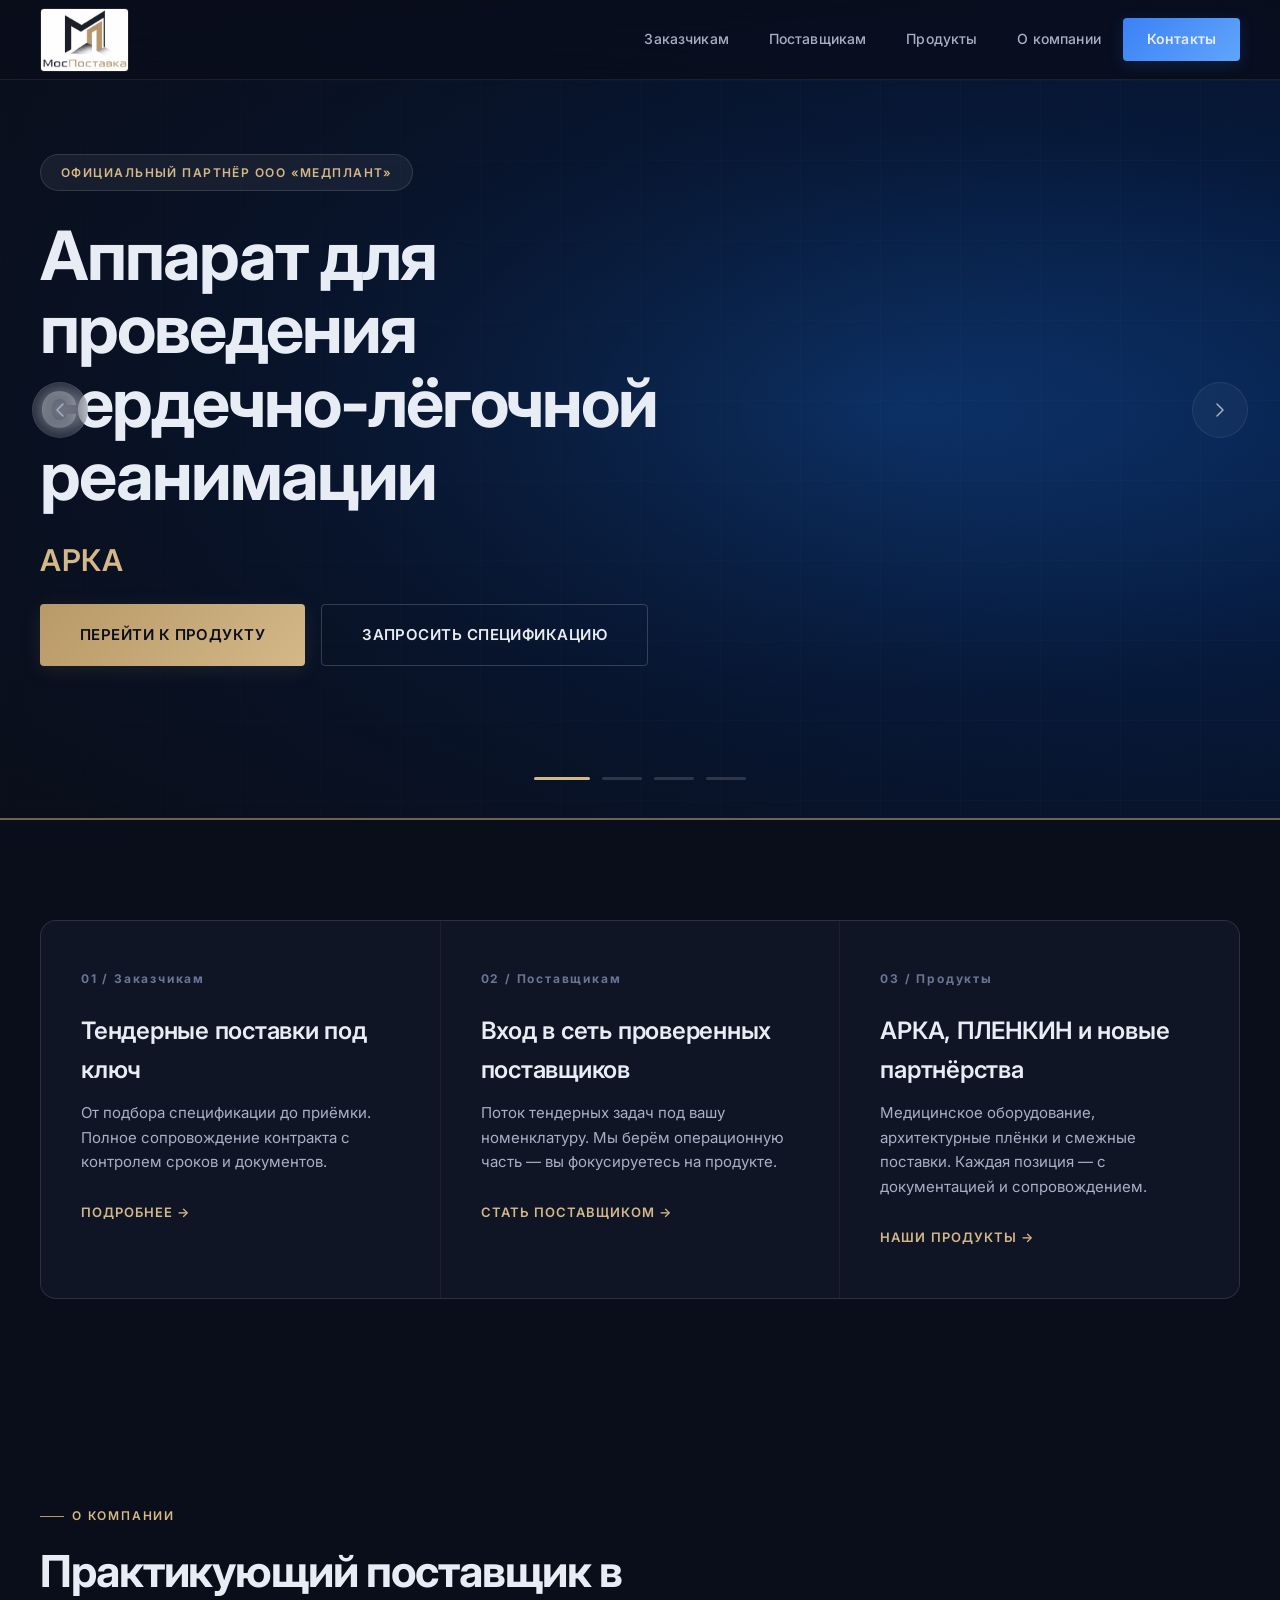
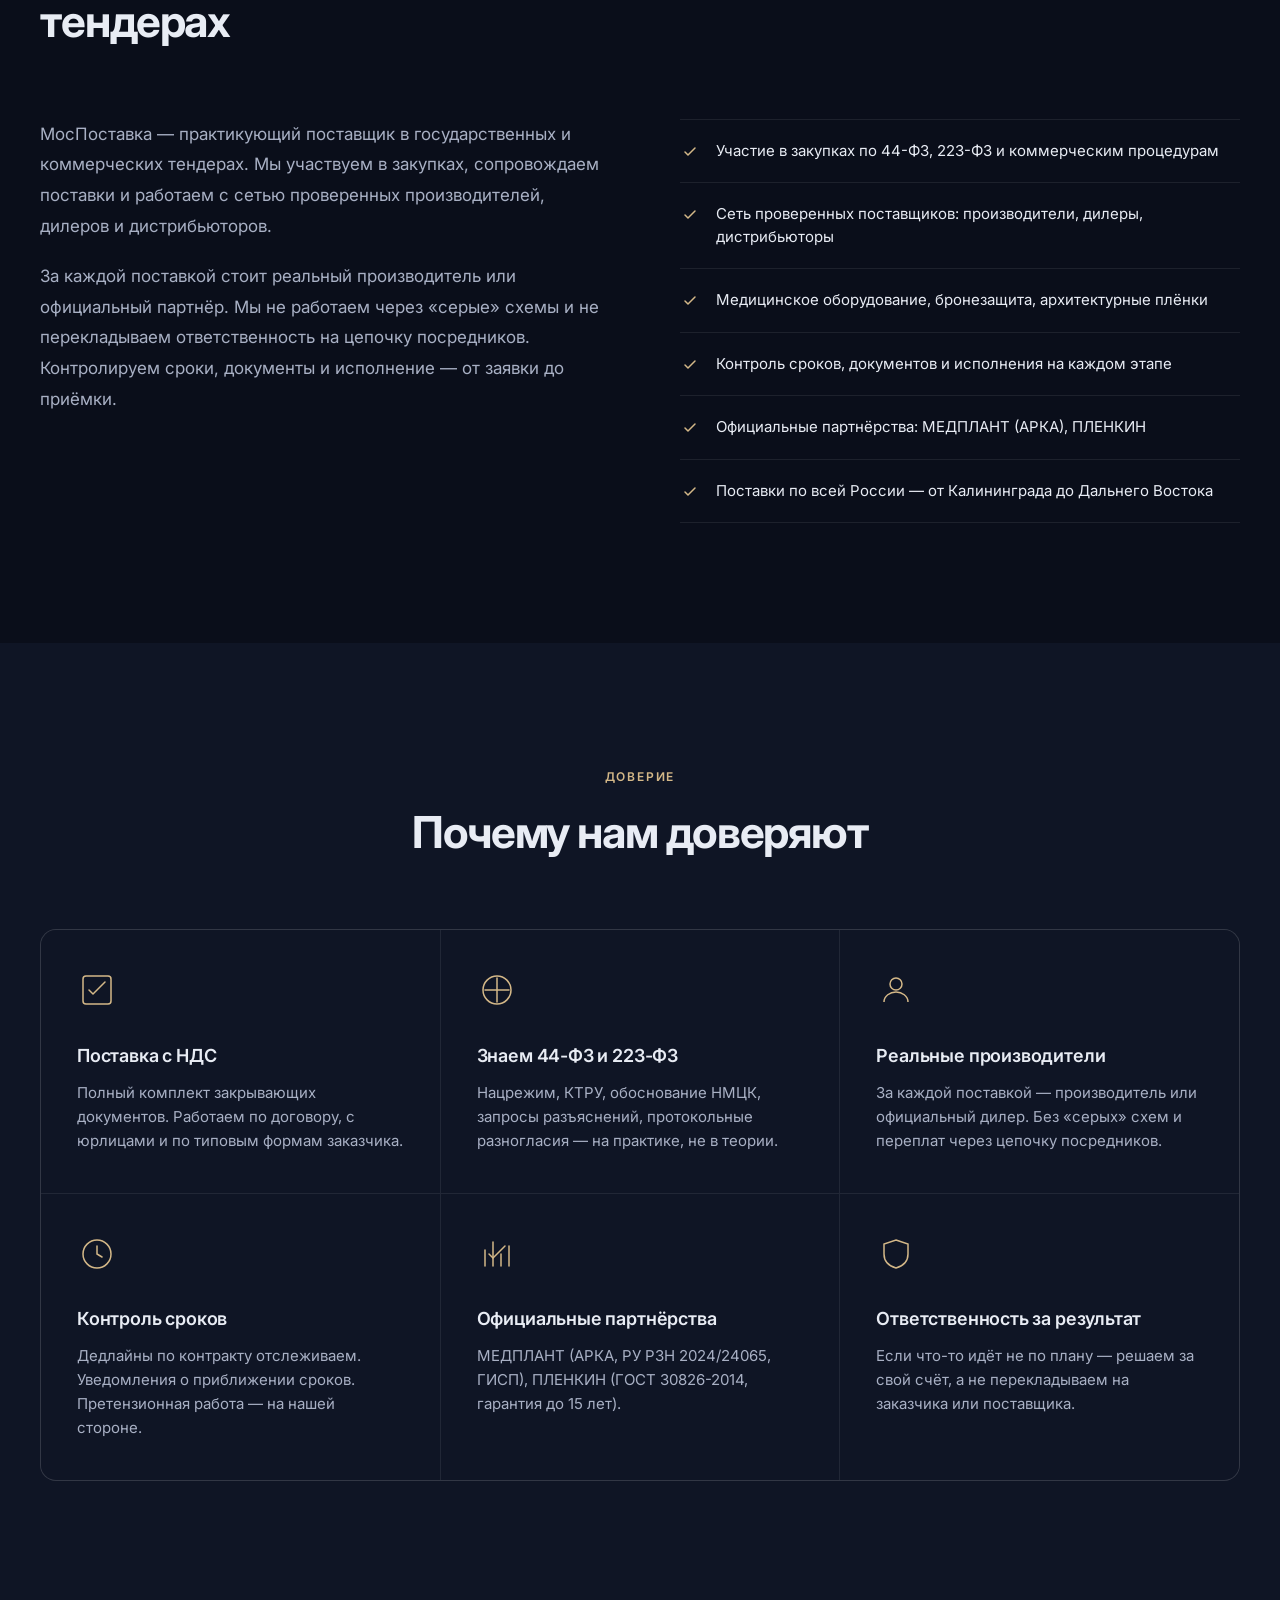
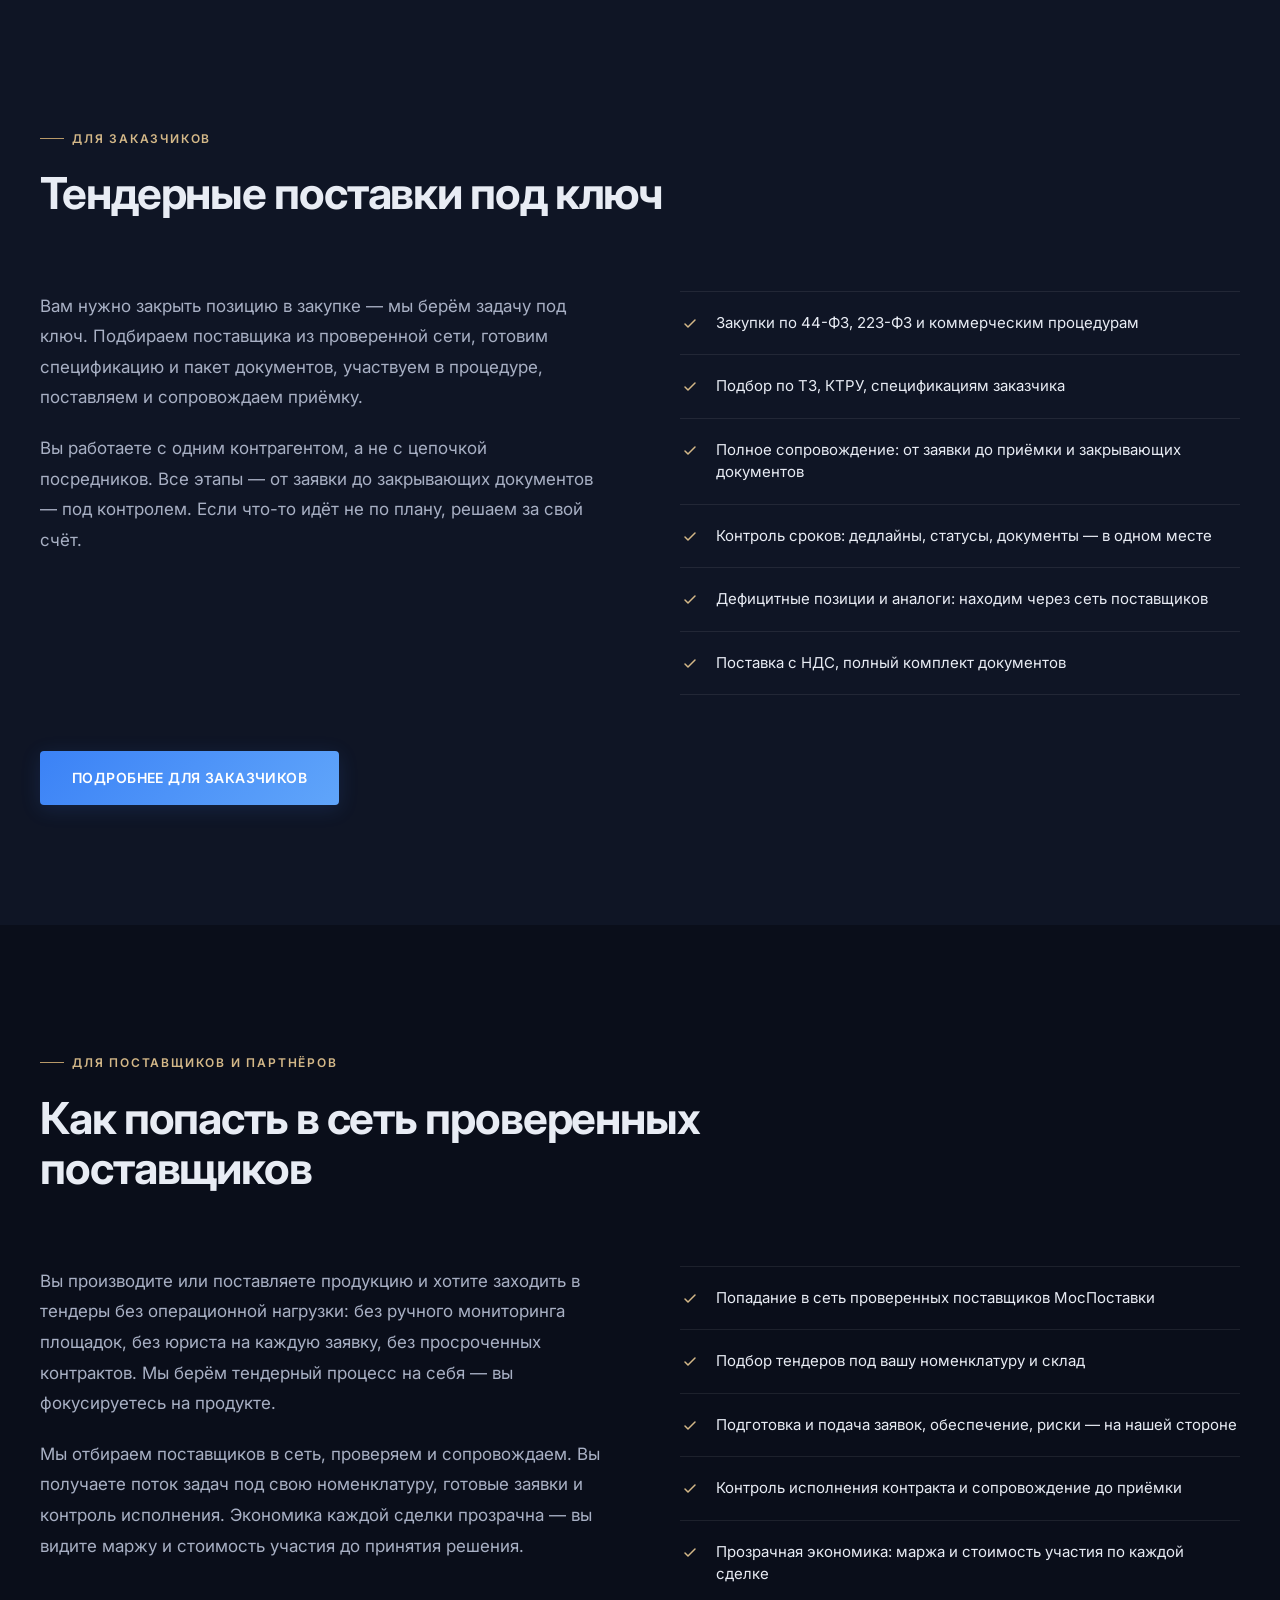
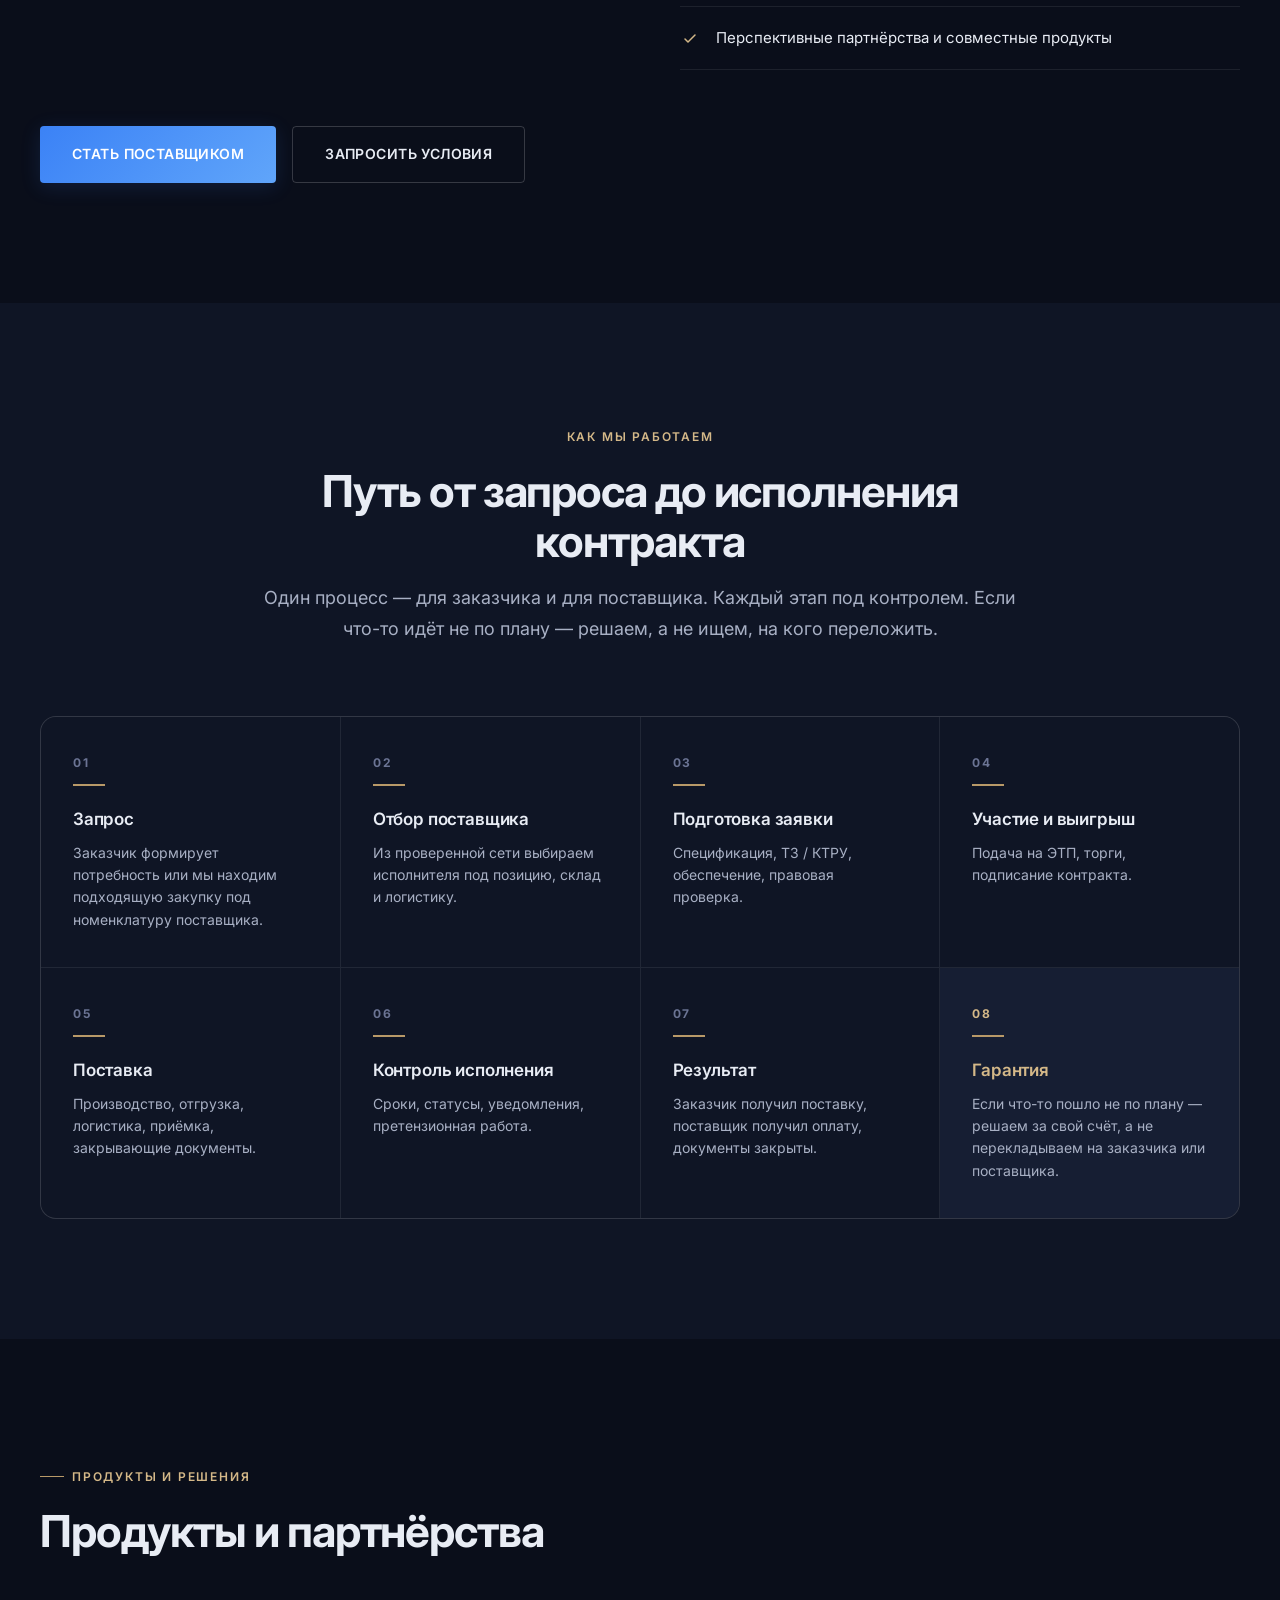
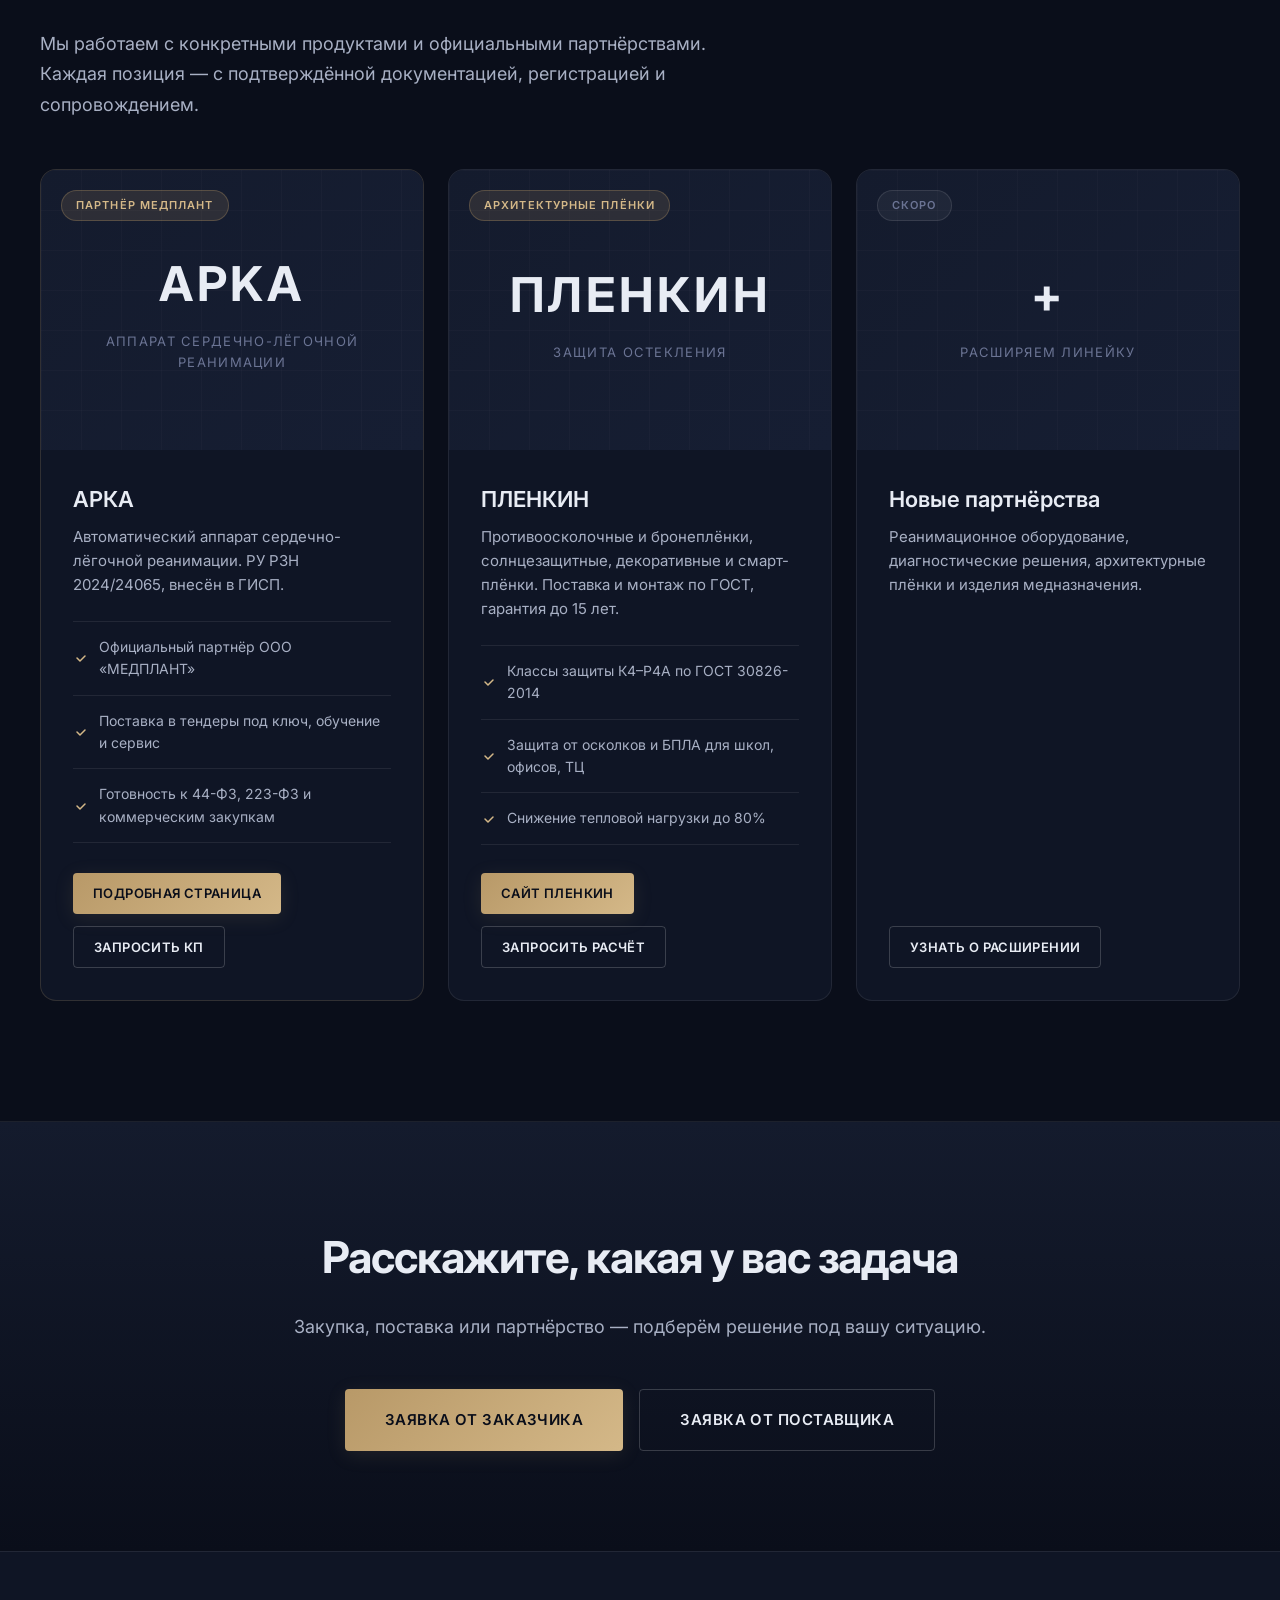
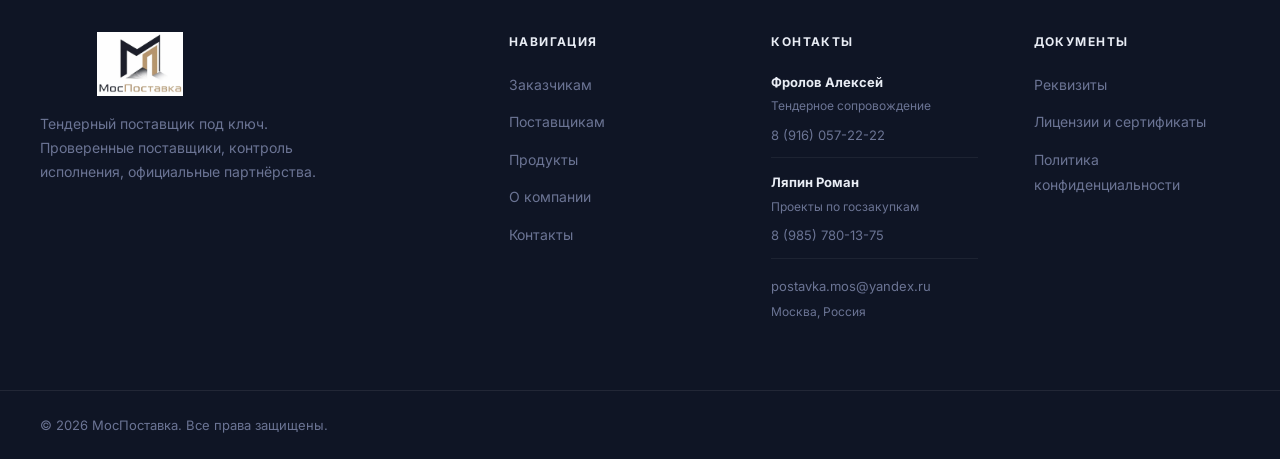
==== index.html @ f787f40e "Add team contacts to footer on all pages: Frolov + Lyapin with roles and phones" ====
<!DOCTYPE html>
<html lang="ru">
<head>
  <meta charset="UTF-8">
  <meta name="viewport" content="width=device-width, initial-scale=1.0">
  <meta name="description" content="МосПоставка — тендерный поставщик под ключ. Участвуем в закупках по 44-ФЗ, 223-ФЗ и коммерческим процедурам. Медицинское оборудование, бронезащита, архитектурные плёнки. Проверенные поставщики, контроль исполнения.">
  <meta name="keywords" content="тендеры, 44-ФЗ, 223-ФЗ, медицинское оборудование, поставки, АРКА, ПЛЕНКИН, бронезащита, архитектурные плёнки">
  <title>МосПоставка — тендерные поставки под ключ</title>
  <link rel="stylesheet" href="css/styles.css">
  <link rel="preconnect" href="https://fonts.googleapis.com">
  <link rel="preconnect" href="https://fonts.gstatic.com" crossorigin>
  <link href="https://fonts.googleapis.com/css2?family=Inter:wght@300;400;500;600;700&display=swap" rel="stylesheet">
</head>
<body>

<!-- ============ ШАПКА ============ -->
<header class="header" id="header">
  <div class="container header__inner">
    <a href="index.html" class="logo">
      <img src="assets/img/logo.jpg" alt="МосПоставка" class="logo__img">
    </a>
    <nav class="nav" id="nav">
      <a href="pages/customers.html" class="nav__link">Заказчикам</a>
      <a href="pages/suppliers.html" class="nav__link">Поставщикам</a>
      <a href="pages/products.html" class="nav__link">Продукты</a>
      <a href="pages/about.html" class="nav__link">О компании</a>
      <a href="pages/contacts.html" class="nav__link nav__link--cta">Контакты</a>
    </nav>
    <button class="burger" id="burger" aria-label="Меню">
      <span></span><span></span><span></span>
    </button>
  </div>
</header>

<!-- ============ HERO — СЛАЙДЕР ============ -->
<section class="hero-slider" id="heroSlider">
  <div class="slider-track" id="sliderTrack">

    <!-- Слайд 1: АРКА -->
    <div class="slide slide--arka active">
      <div class="slide__overlay"></div>
      <div class="slide__content">
        <div class="slide__tag">Официальный партнёр ООО «МЕДПЛАНТ»</div>
        <h1 class="slide__title">Аппарат для проведения<br>сердечно-лёгочной реанимации</h1>
        <div class="slide__subtitle">АРКА</div>
        <div class="slide__buttons">
          <a href="pages/arka.html" class="btn btn--gold btn--large">Перейти к продукту</a>
          <a href="pages/contacts.html#customer-form" class="btn btn--ghost btn--large">Запросить спецификацию</a>
        </div>
      </div>
    </div>

    <!-- Слайд 2: Тендеры под ключ -->
    <div class="slide slide--tender">
      <div class="slide__overlay"></div>
      <div class="slide__content">
        <div class="slide__tag">Для заказчиков</div>
        <h1 class="slide__title">Тендерные поставки<br>под ключ</h1>
        <div class="slide__subtitle">44-ФЗ &middot; 223-ФЗ &middot; Коммерческие закупки</div>
        <p class="slide__text">Подбираем поставщика, готовим пакет документов, участвуем в процедуре, поставляем и сопровождаем приёмку. Вы работаете с одним контрагентом.</p>
        <div class="slide__buttons">
          <a href="pages/customers.html" class="btn btn--primary btn--large">Я заказчик</a>
        </div>
      </div>
    </div>

    <!-- Слайд 3: Сеть поставщиков -->
    <div class="slide slide--network">
      <div class="slide__overlay"></div>
      <div class="slide__content">
        <div class="slide__tag">Для поставщиков и партнёров</div>
        <h1 class="slide__title">Сеть проверенных<br>поставщиков</h1>
        <div class="slide__subtitle">Производители &middot; Дилеры &middot; Дистрибьюторы</div>
        <p class="slide__text">Вы фокусируетесь на продукте — мы на тендерном процессе. Поток задач под вашу номенклатуру, подготовка заявок, контроль исполнения.</p>
        <div class="slide__buttons">
          <a href="pages/suppliers.html" class="btn btn--primary btn--large">Стать поставщиком</a>
        </div>
      </div>
    </div>

    <!-- Слайд 4: ПЛЕНКИН -->
    <div class="slide slide--plenkin">
      <div class="slide__overlay"></div>
      <div class="slide__content">
        <div class="slide__tag">Архитектурные плёнки &middot; С 2009 года</div>
        <h1 class="slide__title">Защищаем окна —<br>защищаем людей</h1>
        <div class="slide__subtitle">ПЛЕНКИН</div>
        <p class="slide__text">Противоосколочные и бронеплёнки К4–Р4А, солнцезащита, декор и смарт-плёнки. Поставка и монтаж по ГОСТ, гарантия до 15 лет. Москва и МО.</p>
        <div class="slide__buttons">
          <a href="https://plenkin.vercel.app" target="_blank" class="btn btn--gold btn--large">Перейти на сайт ПЛЕНКИН</a>
          <a href="pages/contacts.html#customer-form" class="btn btn--ghost btn--large">Запросить расчёт</a>
        </div>
      </div>
    </div>

  </div>

  <button class="slider-arrow slider-arrow--prev" id="sliderPrev" aria-label="Предыдущий слайд">
    <svg width="24" height="24" viewBox="0 0 24 24" fill="none"><path d="M15 18l-6-6 6-6" stroke="currentColor" stroke-width="1.5" stroke-linecap="round" stroke-linejoin="round"/></svg>
  </button>
  <button class="slider-arrow slider-arrow--next" id="sliderNext" aria-label="Следующий слайд">
    <svg width="24" height="24" viewBox="0 0 24 24" fill="none"><path d="M9 18l6-6-6-6" stroke="currentColor" stroke-width="1.5" stroke-linecap="round" stroke-linejoin="round"/></svg>
  </button>

  <div class="slider-dots" id="sliderDots"></div>
  <div class="slider-progress" id="sliderProgress"></div>
</section>

<!-- ============ КРАТКО О КОМПАНИИ ============ -->
<section class="roles">
  <div class="container">
    <div class="roles__grid">
      <div class="role-card">
        <div class="role-card__num">01 / Заказчикам</div>
        <h3 class="role-card__title">Тендерные поставки под ключ</h3>
        <p class="role-card__text">От подбора спецификации до приёмки. Полное сопровождение контракта с контролем сроков и документов.</p>
        <a href="pages/customers.html" class="role-card__link">Подробнее &rarr;</a>
      </div>
      <div class="role-card">
        <div class="role-card__num">02 / Поставщикам</div>
        <h3 class="role-card__title">Вход в сеть проверенных поставщиков</h3>
        <p class="role-card__text">Поток тендерных задач под вашу номенклатуру. Мы берём операционную часть — вы фокусируетесь на продукте.</p>
        <a href="pages/suppliers.html" class="role-card__link">Стать поставщиком &rarr;</a>
      </div>
      <div class="role-card">
        <div class="role-card__num">03 / Продукты</div>
        <h3 class="role-card__title">АРКА, ПЛЕНКИН и новые партнёрства</h3>
        <p class="role-card__text">Медицинское оборудование, архитектурные плёнки и смежные поставки. Каждая позиция — с документацией и сопровождением.</p>
        <a href="pages/products.html" class="role-card__link">Наши продукты &rarr;</a>
      </div>
    </div>
  </div>
</section>

<!-- ============ О КОМПАНИИ ============ -->
<section class="section section--dark" id="about">
  <div class="container">
    <div class="section__header">
      <span class="section__tag">О компании</span>
      <h2 class="section__title">Практикующий поставщик в тендерах</h2>
    </div>
    <div class="two-col">
      <div class="two-col__text">
        <p>МосПоставка — практикующий поставщик в государственных и коммерческих тендерах. Мы участвуем в закупках, сопровождаем поставки и работаем с сетью проверенных производителей, дилеров и дистрибьюторов.</p>
        <p>За каждой поставкой стоит реальный производитель или официальный партнёр. Мы не работаем через «серые» схемы и не перекладываем ответственность на цепочку посредников. Контролируем сроки, документы и исполнение — от заявки до приёмки.</p>
      </div>
      <ul class="feature-list">
        <li class="feature-list__item">
          <svg class="feature-list__icon" viewBox="0 0 20 20" fill="none"><path d="M5 10l3 3 7-7" stroke="currentColor" stroke-width="1.5" stroke-linecap="round" stroke-linejoin="round"/></svg>
          <span>Участие в закупках по 44-ФЗ, 223-ФЗ и коммерческим процедурам</span>
        </li>
        <li class="feature-list__item">
          <svg class="feature-list__icon" viewBox="0 0 20 20" fill="none"><path d="M5 10l3 3 7-7" stroke="currentColor" stroke-width="1.5" stroke-linecap="round" stroke-linejoin="round"/></svg>
          <span>Сеть проверенных поставщиков: производители, дилеры, дистрибьюторы</span>
        </li>
        <li class="feature-list__item">
          <svg class="feature-list__icon" viewBox="0 0 20 20" fill="none"><path d="M5 10l3 3 7-7" stroke="currentColor" stroke-width="1.5" stroke-linecap="round" stroke-linejoin="round"/></svg>
          <span>Медицинское оборудование, бронезащита, архитектурные плёнки</span>
        </li>
        <li class="feature-list__item">
          <svg class="feature-list__icon" viewBox="0 0 20 20" fill="none"><path d="M5 10l3 3 7-7" stroke="currentColor" stroke-width="1.5" stroke-linecap="round" stroke-linejoin="round"/></svg>
          <span>Контроль сроков, документов и исполнения на каждом этапе</span>
        </li>
        <li class="feature-list__item">
          <svg class="feature-list__icon" viewBox="0 0 20 20" fill="none"><path d="M5 10l3 3 7-7" stroke="currentColor" stroke-width="1.5" stroke-linecap="round" stroke-linejoin="round"/></svg>
          <span>Официальные партнёрства: МЕДПЛАНТ (АРКА), ПЛЕНКИН</span>
        </li>
        <li class="feature-list__item">
          <svg class="feature-list__icon" viewBox="0 0 20 20" fill="none"><path d="M5 10l3 3 7-7" stroke="currentColor" stroke-width="1.5" stroke-linecap="round" stroke-linejoin="round"/></svg>
          <span>Поставки по всей России — от Калининграда до Дальнего Востока</span>
        </li>
      </ul>
    </div>
  </div>
</section>

<!-- ============ ПОЧЕМУ НАМ ДОВЕРЯЮТ ============ -->
<section class="section section--surface" id="trust">
  <div class="container">
    <div class="section__header section__header--center">
      <span class="section__tag">Доверие</span>
      <h2 class="section__title">Почему нам доверяют</h2>
    </div>
    <div class="tech-grid">
      <div class="tech-card">
        <svg class="tech-card__icon" viewBox="0 0 40 40" fill="none"><rect x="6" y="6" width="28" height="28" rx="3" stroke="currentColor" stroke-width="1.5"/><path d="M12 20l4 4 12-12" stroke="currentColor" stroke-width="1.5" stroke-linecap="round" stroke-linejoin="round"/></svg>
        <h4 class="tech-card__title">Поставка с НДС</h4>
        <p class="tech-card__text">Полный комплект закрывающих документов. Работаем по договору, с юрлицами и по типовым формам заказчика.</p>
      </div>
      <div class="tech-card">
        <svg class="tech-card__icon" viewBox="0 0 40 40" fill="none"><path d="M20 8v24M8 20h24" stroke="currentColor" stroke-width="1.5" stroke-linecap="round"/><circle cx="20" cy="20" r="14" stroke="currentColor" stroke-width="1.5"/></svg>
        <h4 class="tech-card__title">Знаем 44-ФЗ и 223-ФЗ</h4>
        <p class="tech-card__text">Нацрежим, КТРУ, обоснование НМЦК, запросы разъяснений, протокольные разногласия — на практике, не в теории.</p>
      </div>
      <div class="tech-card">
        <svg class="tech-card__icon" viewBox="0 0 40 40" fill="none"><circle cx="20" cy="14" r="6" stroke="currentColor" stroke-width="1.5"/><path d="M8 32c0-6 6-10 12-10s12 4 12 10" stroke="currentColor" stroke-width="1.5"/></svg>
        <h4 class="tech-card__title">Реальные производители</h4>
        <p class="tech-card__text">За каждой поставкой — производитель или официальный дилер. Без «серых» схем и переплат через цепочку посредников.</p>
      </div>
      <div class="tech-card">
        <svg class="tech-card__icon" viewBox="0 0 40 40" fill="none"><circle cx="20" cy="20" r="14" stroke="currentColor" stroke-width="1.5"/><path d="M20 12v8l5 3" stroke="currentColor" stroke-width="1.5" stroke-linecap="round"/></svg>
        <h4 class="tech-card__title">Контроль сроков</h4>
        <p class="tech-card__text">Дедлайны по контракту отслеживаем. Уведомления о приближении сроков. Претензионная работа — на нашей стороне.</p>
      </div>
      <div class="tech-card">
        <svg class="tech-card__icon" viewBox="0 0 40 40" fill="none"><path d="M12 20l4 4 12-12" stroke="currentColor" stroke-width="1.5" stroke-linecap="round" stroke-linejoin="round"/><path d="M8 32V16M16 32V8M24 32V20M32 32V12" stroke="currentColor" stroke-width="1.5" stroke-linecap="round"/></svg>
        <h4 class="tech-card__title">Официальные партнёрства</h4>
        <p class="tech-card__text">МЕДПЛАНТ (АРКА, РУ РЗН 2024/24065, ГИСП), ПЛЕНКИН (ГОСТ 30826-2014, гарантия до 15 лет).</p>
      </div>
      <div class="tech-card">
        <svg class="tech-card__icon" viewBox="0 0 40 40" fill="none"><path d="M20 6l12 4v10c0 7-5 12-12 14-7-2-12-7-12-14V10l12-4z" stroke="currentColor" stroke-width="1.5"/></svg>
        <h4 class="tech-card__title">Ответственность за результат</h4>
        <p class="tech-card__text">Если что-то идёт не по плану — решаем за свой счёт, а не перекладываем на заказчика или поставщика.</p>
      </div>
    </div>
  </div>
</section>

<!-- ============ ДЛЯ ЗАКАЗЧИКОВ ============ -->
<section class="section section--surface" id="customers">
  <div class="container">
    <div class="section__header">
      <span class="section__tag">Для заказчиков</span>
      <h2 class="section__title">Тендерные поставки под ключ</h2>
    </div>
    <div class="two-col">
      <div class="two-col__text">
        <p>Вам нужно закрыть позицию в закупке — мы берём задачу под ключ. Подбираем поставщика из проверенной сети, готовим спецификацию и пакет документов, участвуем в процедуре, поставляем и сопровождаем приёмку.</p>
        <p>Вы работаете с одним контрагентом, а не с цепочкой посредников. Все этапы — от заявки до закрывающих документов — под контролем. Если что-то идёт не по плану, решаем за свой счёт.</p>
      </div>
      <ul class="feature-list">
        <li class="feature-list__item">
          <svg class="feature-list__icon" viewBox="0 0 20 20" fill="none"><path d="M5 10l3 3 7-7" stroke="currentColor" stroke-width="1.5" stroke-linecap="round" stroke-linejoin="round"/></svg>
          <span>Закупки по 44-ФЗ, 223-ФЗ и коммерческим процедурам</span>
        </li>
        <li class="feature-list__item">
          <svg class="feature-list__icon" viewBox="0 0 20 20" fill="none"><path d="M5 10l3 3 7-7" stroke="currentColor" stroke-width="1.5" stroke-linecap="round" stroke-linejoin="round"/></svg>
          <span>Подбор по ТЗ, КТРУ, спецификациям заказчика</span>
        </li>
        <li class="feature-list__item">
          <svg class="feature-list__icon" viewBox="0 0 20 20" fill="none"><path d="M5 10l3 3 7-7" stroke="currentColor" stroke-width="1.5" stroke-linecap="round" stroke-linejoin="round"/></svg>
          <span>Полное сопровождение: от заявки до приёмки и закрывающих документов</span>
        </li>
        <li class="feature-list__item">
          <svg class="feature-list__icon" viewBox="0 0 20 20" fill="none"><path d="M5 10l3 3 7-7" stroke="currentColor" stroke-width="1.5" stroke-linecap="round" stroke-linejoin="round"/></svg>
          <span>Контроль сроков: дедлайны, статусы, документы — в одном месте</span>
        </li>
        <li class="feature-list__item">
          <svg class="feature-list__icon" viewBox="0 0 20 20" fill="none"><path d="M5 10l3 3 7-7" stroke="currentColor" stroke-width="1.5" stroke-linecap="round" stroke-linejoin="round"/></svg>
          <span>Дефицитные позиции и аналоги: находим через сеть поставщиков</span>
        </li>
        <li class="feature-list__item">
          <svg class="feature-list__icon" viewBox="0 0 20 20" fill="none"><path d="M5 10l3 3 7-7" stroke="currentColor" stroke-width="1.5" stroke-linecap="round" stroke-linejoin="round"/></svg>
          <span>Поставка с НДС, полный комплект документов</span>
        </li>
      </ul>
    </div>
    <div class="section__cta">
      <a href="pages/customers.html" class="btn btn--primary">Подробнее для заказчиков</a>
    </div>
  </div>
</section>

<!-- ============ ДЛЯ ПОСТАВЩИКОВ ============ -->
<section class="section section--dark" id="suppliers">
  <div class="container">
    <div class="section__header">
      <span class="section__tag">Для поставщиков и партнёров</span>
      <h2 class="section__title">Как попасть в сеть проверенных поставщиков</h2>
    </div>
    <div class="two-col two-col--reverse">
      <ul class="feature-list">
        <li class="feature-list__item">
          <svg class="feature-list__icon" viewBox="0 0 20 20" fill="none"><path d="M5 10l3 3 7-7" stroke="currentColor" stroke-width="1.5" stroke-linecap="round" stroke-linejoin="round"/></svg>
          <span>Попадание в сеть проверенных поставщиков МосПоставки</span>
        </li>
        <li class="feature-list__item">
          <svg class="feature-list__icon" viewBox="0 0 20 20" fill="none"><path d="M5 10l3 3 7-7" stroke="currentColor" stroke-width="1.5" stroke-linecap="round" stroke-linejoin="round"/></svg>
          <span>Подбор тендеров под вашу номенклатуру и склад</span>
        </li>
        <li class="feature-list__item">
          <svg class="feature-list__icon" viewBox="0 0 20 20" fill="none"><path d="M5 10l3 3 7-7" stroke="currentColor" stroke-width="1.5" stroke-linecap="round" stroke-linejoin="round"/></svg>
          <span>Подготовка и подача заявок, обеспечение, риски — на нашей стороне</span>
        </li>
        <li class="feature-list__item">
          <svg class="feature-list__icon" viewBox="0 0 20 20" fill="none"><path d="M5 10l3 3 7-7" stroke="currentColor" stroke-width="1.5" stroke-linecap="round" stroke-linejoin="round"/></svg>
          <span>Контроль исполнения контракта и сопровождение до приёмки</span>
        </li>
        <li class="feature-list__item">
          <svg class="feature-list__icon" viewBox="0 0 20 20" fill="none"><path d="M5 10l3 3 7-7" stroke="currentColor" stroke-width="1.5" stroke-linecap="round" stroke-linejoin="round"/></svg>
          <span>Прозрачная экономика: маржа и стоимость участия по каждой сделке</span>
        </li>
        <li class="feature-list__item">
          <svg class="feature-list__icon" viewBox="0 0 20 20" fill="none"><path d="M5 10l3 3 7-7" stroke="currentColor" stroke-width="1.5" stroke-linecap="round" stroke-linejoin="round"/></svg>
          <span>Перспективные партнёрства и совместные продукты</span>
        </li>
      </ul>
      <div class="two-col__text">
        <p>Вы производите или поставляете продукцию и хотите заходить в тендеры без операционной нагрузки: без ручного мониторинга площадок, без юриста на каждую заявку, без просроченных контрактов. Мы берём тендерный процесс на себя — вы фокусируетесь на продукте.</p>
        <p>Мы отбираем поставщиков в сеть, проверяем и сопровождаем. Вы получаете поток задач под свою номенклатуру, готовые заявки и контроль исполнения. Экономика каждой сделки прозрачна — вы видите маржу и стоимость участия до принятия решения.</p>
      </div>
    </div>
    <div class="section__cta">
      <a href="pages/suppliers.html" class="btn btn--primary">Стать поставщиком</a>
      <a href="pages/suppliers.html#partnership" class="btn btn--ghost">Запросить условия</a>
    </div>
  </div>
</section>

<!-- ============ КАК МЫ РАБОТАЕМ ============ -->
<section class="section section--surface" id="process">
  <div class="container">
    <div class="section__header section__header--center">
      <span class="section__tag">Как мы работаем</span>
      <h2 class="section__title">Путь от запроса до исполнения контракта</h2>
      <p class="section__lead">Один процесс — для заказчика и для поставщика. Каждый этап под контролем. Если что-то идёт не по плану — решаем, а не ищем, на кого переложить.</p>
    </div>
    <div class="process">
      <div class="process__step">
        <div class="process__num">01</div>
        <h4 class="process__title">Запрос</h4>
        <p class="process__text">Заказчик формирует потребность или мы находим подходящую закупку под номенклатуру поставщика.</p>
      </div>
      <div class="process__step">
        <div class="process__num">02</div>
        <h4 class="process__title">Отбор поставщика</h4>
        <p class="process__text">Из проверенной сети выбираем исполнителя под позицию, склад и логистику.</p>
      </div>
      <div class="process__step">
        <div class="process__num">03</div>
        <h4 class="process__title">Подготовка заявки</h4>
        <p class="process__text">Спецификация, ТЗ / КТРУ, обеспечение, правовая проверка.</p>
      </div>
      <div class="process__step">
        <div class="process__num">04</div>
        <h4 class="process__title">Участие и выигрыш</h4>
        <p class="process__text">Подача на ЭТП, торги, подписание контракта.</p>
      </div>
      <div class="process__step">
        <div class="process__num">05</div>
        <h4 class="process__title">Поставка</h4>
        <p class="process__text">Производство, отгрузка, логистика, приёмка, закрывающие документы.</p>
      </div>
      <div class="process__step">
        <div class="process__num">06</div>
        <h4 class="process__title">Контроль исполнения</h4>
        <p class="process__text">Сроки, статусы, уведомления, претензионная работа.</p>
      </div>
      <div class="process__step">
        <div class="process__num">07</div>
        <h4 class="process__title">Результат</h4>
        <p class="process__text">Заказчик получил поставку, поставщик получил оплату, документы закрыты.</p>
      </div>
      <div class="process__step" style="background: var(--color-surface);">
        <div class="process__num" style="color: var(--color-gold-2);">08</div>
        <h4 class="process__title" style="color: var(--color-gold-2);">Гарантия</h4>
        <p class="process__text">Если что-то пошло не по плану — решаем за свой счёт, а не перекладываем на заказчика или поставщика.</p>
      </div>
    </div>
  </div>
</section>

<!-- ============ ПРОДУКТЫ И РЕШЕНИЯ ============ -->
<section class="section section--dark" id="products">
  <div class="container">
    <div class="section__header">
      <span class="section__tag">Продукты и решения</span>
      <h2 class="section__title">Продукты и партнёрства</h2>
    </div>
    <p style="font-size: 1.125rem; color: var(--color-text-2); max-width: 680px; margin-bottom: 48px; line-height: 1.7;">
      Мы работаем с конкретными продуктами и официальными партнёрствами. Каждая позиция — с подтверждённой документацией, регистрацией и сопровождением.
    </p>
    <div class="products-grid">
      <div class="product-card product-card--featured">
        <div class="product-card__image">
          <div class="product-card__badge">Партнёр МЕДПЛАНТ</div>
          <div class="product-card__placeholder">
            <span>АРKA</span>
            <small>Аппарат сердечно-лёгочной<br>реанимации</small>
          </div>
        </div>
        <div class="product-card__body">
          <h4 class="product-card__title">АРКА</h4>
          <p class="product-card__desc">Автоматический аппарат сердечно-лёгочной реанимации. РУ РЗН 2024/24065, внесён в ГИСП.</p>
          <ul class="product-card__features">
            <li><svg viewBox="0 0 16 16" fill="none"><path d="M4 8l3 3 5-5" stroke="currentColor" stroke-width="1.5" stroke-linecap="round" stroke-linejoin="round"/></svg>Официальный партнёр ООО «МЕДПЛАНТ»</li>
            <li><svg viewBox="0 0 16 16" fill="none"><path d="M4 8l3 3 5-5" stroke="currentColor" stroke-width="1.5" stroke-linecap="round" stroke-linejoin="round"/></svg>Поставка в тендеры под ключ, обучение и сервис</li>
            <li><svg viewBox="0 0 16 16" fill="none"><path d="M4 8l3 3 5-5" stroke="currentColor" stroke-width="1.5" stroke-linecap="round" stroke-linejoin="round"/></svg>Готовность к 44-ФЗ, 223-ФЗ и коммерческим закупкам</li>
          </ul>
          <div class="product-card__cta">
            <a href="pages/arka.html" class="btn btn--gold btn--small">Подробная страница</a>
            <a href="pages/contacts.html#customer-form" class="btn btn--ghost btn--small">Запросить КП</a>
          </div>
        </div>
      </div>
      <div class="product-card">
        <div class="product-card__image">
          <div class="product-card__badge">Архитектурные плёнки</div>
          <div class="product-card__placeholder">
            <span>ПЛЕНКИН</span>
            <small>Защита остекления</small>
          </div>
        </div>
        <div class="product-card__body">
          <h4 class="product-card__title">ПЛЕНКИН</h4>
          <p class="product-card__desc">Противоосколочные и бронеплёнки, солнцезащитные, декоративные и смарт-плёнки. Поставка и монтаж по ГОСТ, гарантия до 15 лет.</p>
          <ul class="product-card__features">
            <li><svg viewBox="0 0 16 16" fill="none"><path d="M4 8l3 3 5-5" stroke="currentColor" stroke-width="1.5" stroke-linecap="round" stroke-linejoin="round"/></svg>Классы защиты К4–Р4А по ГОСТ 30826-2014</li>
            <li><svg viewBox="0 0 16 16" fill="none"><path d="M4 8l3 3 5-5" stroke="currentColor" stroke-width="1.5" stroke-linecap="round" stroke-linejoin="round"/></svg>Защита от осколков и БПЛА для школ, офисов, ТЦ</li>
            <li><svg viewBox="0 0 16 16" fill="none"><path d="M4 8l3 3 5-5" stroke="currentColor" stroke-width="1.5" stroke-linecap="round" stroke-linejoin="round"/></svg>Снижение тепловой нагрузки до 80%</li>
          </ul>
          <div class="product-card__cta">
            <a href="https://plenkin.vercel.app" target="_blank" class="btn btn--gold btn--small">Сайт ПЛЕНКИН</a>
            <a href="pages/contacts.html#customer-form" class="btn btn--ghost btn--small">Запросить расчёт</a>
          </div>
        </div>
      </div>
      <div class="product-card">
        <div class="product-card__image">
          <div class="product-card__badge product-card__badge--soon">Скоро</div>
          <div class="product-card__placeholder">
            <span>+</span>
            <small>Расширяем линейку</small>
          </div>
        </div>
        <div class="product-card__body">
          <h4 class="product-card__title">Новые партнёрства</h4>
          <p class="product-card__desc">Реанимационное оборудование, диагностические решения, архитектурные плёнки и изделия медназначения.</p>
          <div class="product-card__cta">
            <a href="pages/products.html" class="btn btn--ghost btn--small">Узнать о расширении</a>
          </div>
        </div>
      </div>
    </div>
  </div>
</section>

<!-- ============ CTA ФИНАЛ ============ -->
<section class="section--cta-final" id="cta">
  <div class="container">
    <div class="cta-final">
      <h2 class="cta-final__title">Расскажите, какая у вас задача</h2>
      <p class="cta-final__text">Закупка, поставка или партнёрство — подберём решение под вашу ситуацию.</p>
      <div class="cta-final__buttons">
        <a href="pages/contacts.html#customer-form" class="btn btn--gold btn--large">Заявка от заказчика</a>
        <a href="pages/contacts.html#supplier-form" class="btn btn--ghost btn--large">Заявка от поставщика</a>
      </div>
    </div>
  </div>
</section>

<!-- ============ ФУТЕР ============ -->
<footer class="footer">
  <div class="container">
    <div class="footer__inner">
      <div class="footer__col footer__brand">
        <img src="assets/img/logo.jpg" alt="МосПоставка" class="footer__logo">
        <p class="footer__desc">Тендерный поставщик под ключ. Проверенные поставщики, контроль исполнения, официальные партнёрства.</p>
      </div>
      <div class="footer__col">
        <h5 class="footer__heading">Навигация</h5>
        <ul class="footer__links">
          <li><a href="pages/customers.html">Заказчикам</a></li>
          <li><a href="pages/suppliers.html">Поставщикам</a></li>
          <li><a href="pages/products.html">Продукты</a></li>
          <li><a href="pages/about.html">О компании</a></li>
          <li><a href="pages/contacts.html">Контакты</a></li>
        </ul>
      </div>
      <div class="footer__col">
        <h5 class="footer__heading">Контакты</h5>
        <ul class="footer__contacts">
          <li style="margin-bottom: 14px; padding-bottom: 10px; border-bottom: 1px solid rgba(255,255,255,0.06);"><strong style="color: var(--color-text); font-size: 0.8125rem; display: block; margin-bottom: 4px;">Фролов Алексей</strong><span style="font-size: 0.75rem; color: var(--color-text-3); display: block; margin-bottom: 6px;">Тендерное сопровождение</span><a href="tel:+79160572222" style="font-size: 0.8125rem;">8 (916) 057-22-22</a></li>
          <li style="margin-bottom: 14px; padding-bottom: 10px; border-bottom: 1px solid rgba(255,255,255,0.06);"><strong style="color: var(--color-text); font-size: 0.8125rem; display: block; margin-bottom: 4px;">Ляпин Роман</strong><span style="font-size: 0.75rem; color: var(--color-text-3); display: block; margin-bottom: 6px;">Проекты по госзакупкам</span><a href="tel:+79857801375" style="font-size: 0.8125rem;">8 (985) 780-13-75</a></li>
          <li><a href="mailto:postavka.mos@yandex.ru" style="font-size: 0.8125rem;">postavka.mos@yandex.ru</a><span style="font-size: 0.75rem; color: var(--color-text-3); display: block; margin-top: 4px;">Москва, Россия</span></li>
        </ul>
      </div>
      <div class="footer__col">
        <h5 class="footer__heading">Документы</h5>
        <ul class="footer__links">
          <li><a href="#">Реквизиты</a></li>
          <li><a href="#">Лицензии и сертификаты</a></li>
          <li><a href="#">Политика конфиденциальности</a></li>
        </ul>
      </div>
    </div>
  </div>
  <div class="footer__bottom">
    <div class="container">
      <p>&copy; 2026 МосПоставка. Все права защищены.</p>
    </div>
  </div>
</footer>

<script src="js/script.js"></script>
</body>
</html>
---- css/styles.css ----
/* ============================
   PREMIUM DESIGN SYSTEM
   ============================ */
:root {
  --color-bg: #0A0E1A;
  --color-bg-2: #0F1525;
  --color-bg-3: #141B2D;
  --color-surface: #161E33;
  --color-surface-2: #1A2340;
  --color-border: rgba(255, 255, 255, 0.08);
  --color-border-hover: rgba(255, 255, 255, 0.18);
  --color-text: #E8ECF4;
  --color-text-2: #A8B0C4;
  --color-text-3: #6B7494;
  --color-accent: #3B82F6;
  --color-accent-2: #60A5FA;
  --color-accent-glow: rgba(59, 130, 246, 0.15);
  --color-gold: #B89968;
  --color-gold-2: #D4B888;
  --color-gold-glow: rgba(184, 153, 104, 0.12);
  --color-success: #10B981;
  --color-teal: #14B8A6;

  --radius: 4px;
  --radius-md: 8px;
  --radius-lg: 16px;

  --shadow-card: 0 1px 0 rgba(255,255,255,0.04) inset, 0 8px 32px rgba(0,0,0,0.3);
  --shadow-hover: 0 1px 0 rgba(255,255,255,0.08) inset, 0 16px 48px rgba(0,0,0,0.4);

  --transition: 0.4s cubic-bezier(0.22, 1, 0.36, 1);
  --transition-fast: 0.2s ease;

  --container: 1280px;
  --header-h: 80px;

  --font: 'Inter', -apple-system, BlinkMacSystemFont, 'Segoe UI', sans-serif;
}

* {
  margin: 0;
  padding: 0;
  box-sizing: border-box;
}

html {
  scroll-behavior: smooth;
  font-size: 16px;
}

body {
  font-family: var(--font);
  background: var(--color-bg);
  color: var(--color-text);
  line-height: 1.6;
  -webkit-font-smoothing: antialiased;
  -moz-osx-font-smoothing: grayscale;
  overflow-x: hidden;
}

a { text-decoration: none; color: inherit; }
ul { list-style: none; }
img { max-width: 100%; display: block; }

.container {
  max-width: var(--container);
  margin: 0 auto;
  padding: 0 40px;
}

/* ============================
   ШАПКА
   ============================ */
.header {
  position: fixed;
  top: 0; left: 0; right: 0;
  height: var(--header-h);
  background: rgba(10, 14, 26, 0.85);
  backdrop-filter: blur(20px) saturate(180%);
  -webkit-backdrop-filter: blur(20px) saturate(180%);
  border-bottom: 1px solid var(--color-border);
  z-index: 1000;
  transition: all var(--transition);
}

.header.scrolled {
  background: rgba(10, 14, 26, 0.95);
  border-bottom-color: var(--color-border-hover);
}

.header__inner {
  display: flex;
  align-items: center;
  justify-content: space-between;
  height: 100%;
}

.logo {
  display: flex;
  align-items: center;
  gap: 0;
  height: 64px;
  border: 1px solid var(--color-border);
  border-radius: var(--radius);
  overflow: hidden;
  transition: all var(--transition);
}

.logo:hover {
  border-color: var(--color-border-hover);
}

.logo__img {
  height: 64px;
  width: auto;
  object-fit: contain;
  display: block;
}

.nav {
  display: flex;
  align-items: center;
  gap: 4px;
}

.nav__link {
  font-size: 0.875rem;
  font-weight: 500;
  color: var(--color-text-2);
  padding: 8px 18px;
  border-radius: var(--radius);
  transition: all var(--transition-fast);
  position: relative;
  letter-spacing: 0.01em;
}

.nav__link:hover {
  color: var(--color-text);
}

.nav__link--cta {
  background: linear-gradient(135deg, var(--color-accent), var(--color-accent-2));
  color: var(--color-white);
  font-weight: 600;
  padding: 10px 24px;
  border-radius: var(--radius);
  box-shadow: 0 4px 16px var(--color-accent-glow);
}

.nav__link--cta:hover {
  transform: translateY(-1px);
  box-shadow: 0 6px 24px var(--color-accent-glow);
  color: var(--color-white);
}

.burger {
  display: none;
  flex-direction: column;
  gap: 5px;
  background: none;
  border: none;
  cursor: pointer;
  padding: 4px;
}

.burger span {
  width: 24px; height: 2px;
  background: var(--color-text);
  border-radius: 1px;
  transition: var(--transition);
}

.burger.active span:nth-child(1) { transform: translateY(7px) rotate(45deg); }
.burger.active span:nth-child(2) { opacity: 0; }
.burger.active span:nth-child(3) { transform: translateY(-7px) rotate(-45deg); }

/* ============================
   КНОПКИ
   ============================ */
.btn {
  display: inline-flex;
  align-items: center;
  justify-content: center;
  gap: 10px;
  padding: 16px 32px;
  border-radius: var(--radius);
  font-size: 0.875rem;
  font-weight: 600;
  font-family: var(--font);
  border: none;
  cursor: pointer;
  transition: all var(--transition);
  letter-spacing: 0.03em;
  text-transform: uppercase;
}

.btn--primary {
  background: linear-gradient(135deg, var(--color-accent), var(--color-accent-2));
  color: #fff;
  box-shadow: 0 4px 20px var(--color-accent-glow);
}

.btn--primary:hover {
  transform: translateY(-2px);
  box-shadow: 0 8px 32px rgba(59, 130, 246, 0.3);
}

.btn--ghost {
  background: transparent;
  color: var(--color-text);
  border: 1px solid var(--color-border-hover);
}

.btn--ghost:hover {
  border-color: var(--color-text);
  background: rgba(255, 255, 255, 0.05);
}

.btn--gold {
  background: linear-gradient(135deg, var(--color-gold), var(--color-gold-2));
  color: #0A0E1A;
  box-shadow: 0 4px 20px var(--color-gold-glow);
}

.btn--gold:hover {
  transform: translateY(-2px);
  box-shadow: 0 8px 32px rgba(184, 153, 104, 0.25);
}

.btn--large { padding: 18px 40px; font-size: 0.9375rem; }
.btn--small { padding: 10px 20px; font-size: 0.8125rem; }

/* ============================
   HERO — СЛАЙДЕР
   ============================ */
.hero-slider {
  position: relative;
  width: 100%;
  height: calc(100vh - var(--header-h));
  min-height: 540px;
  max-height: 860px;
  overflow: hidden;
  background: var(--color-bg);
}

.slider-track {
  position: relative;
  width: 100%;
  height: 100%;
}

.slide {
  position: absolute;
  top: 0; left: 0;
  width: 100%; height: 100%;
  display: flex;
  align-items: center;
  opacity: 0;
  transition: opacity 1s ease;
  pointer-events: none;
  background-size: cover;
  background-position: center;
}

.slide.active {
  opacity: 1;
  pointer-events: auto;
  z-index: 1;
}

.slide--arka {
  background: radial-gradient(ellipse at 70% 50%, #0d3a7a 0%, #061a3d 50%, #0A0E1A 100%);
}

.slide--tender {
  background: radial-gradient(ellipse at 70% 50%, #0f2a5c 0%, #08152e 50%, #0A0E1A 100%);
}

.slide--network {
  background: radial-gradient(ellipse at 70% 50%, #063a35 0%, #041e1c 50%, #0A0E1A 100%);
}

.slide--automation {
  background: radial-gradient(ellipse at 70% 50%, #1d1450 0%, #0e0a28 50%, #0A0E1A 100%);
}

.slide--medical {
  background: radial-gradient(ellipse at 70% 50%, #0a2e5c 0%, #061a3d 40%, #042a26 80%, #0A0E1A 100%);
}

.slide--nauz {
  background: radial-gradient(ellipse at 70% 50%, #2a1a06 0%, #1a1004 40%, #0d0802 70%, #0A0E1A 100%);
}

.slide--plenkin {
  background: radial-gradient(ellipse at 70% 50%, #0a3040 0%, #062028 40%, #031018 70%, #0A0E1A 100%);
}

.slide__overlay {
  position: absolute;
  inset: 0;
  background: linear-gradient(90deg, rgba(10, 14, 26, 0.7) 0%, rgba(10, 14, 26, 0.3) 60%, transparent 100%);
  z-index: 0;
}

.slide__content {
  position: relative;
  z-index: 1;
  max-width: var(--container);
  margin: 0 auto;
  padding: 0 40px;
  width: 100%;
}

.slide__tag {
  display: inline-flex;
  align-items: center;
  padding: 8px 20px;
  background: rgba(255, 255, 255, 0.06);
  border: 1px solid rgba(255, 255, 255, 0.12);
  border-radius: 100px;
  font-size: 0.75rem;
  font-weight: 600;
  color: var(--color-gold-2);
  margin-bottom: 28px;
  text-transform: uppercase;
  letter-spacing: 0.12em;
}

.slide__title {
  font-size: clamp(2rem, 5.5vw, 4.25rem);
  font-weight: 700;
  line-height: 1.08;
  letter-spacing: -0.03em;
  color: var(--color-text);
  margin-bottom: 24px;
  max-width: 760px;
}

.slide__subtitle {
  font-size: clamp(1.125rem, 2.5vw, 1.875rem);
  font-weight: 600;
  color: var(--color-gold-2);
  margin-bottom: 20px;
  letter-spacing: 0.02em;
}

.slide__text {
  font-size: clamp(1rem, 1.6vw, 1.1875rem);
  color: var(--color-text-2);
  line-height: 1.7;
  max-width: 640px;
  margin-bottom: 40px;
  font-weight: 400;
}

.slide__buttons {
  display: flex;
  gap: 16px;
  flex-wrap: wrap;
}

/* Декоративная сетка на фоне слайдов */
.slide::before {
  content: '';
  position: absolute;
  inset: 0;
  background-image:
    linear-gradient(rgba(255,255,255,0.015) 1px, transparent 1px),
    linear-gradient(90deg, rgba(255,255,255,0.015) 1px, transparent 1px);
  background-size: 80px 80px;
  z-index: 0;
  pointer-events: none;
}

/* Стрелки */
.slider-arrow {
  position: absolute;
  top: 50%;
  transform: translateY(-50%);
  z-index: 10;
  width: 56px; height: 56px;
  display: flex;
  align-items: center;
  justify-content: center;
  background: rgba(255, 255, 255, 0.04);
  border: 1px solid rgba(255, 255, 255, 0.08);
  border-radius: 50%;
  color: var(--color-text-2);
  cursor: pointer;
  transition: all var(--transition);
  backdrop-filter: blur(12px);
  -webkit-backdrop-filter: blur(12px);
}

.slider-arrow:hover {
  background: rgba(255, 255, 255, 0.08);
  border-color: rgba(255, 255, 255, 0.2);
  color: var(--color-text);
}

.slider-arrow--prev { left: 32px; }
.slider-arrow--next { right: 32px; }

/* Точки */
.slider-dots {
  position: absolute;
  bottom: 40px;
  left: 50%;
  transform: translateX(-50%);
  z-index: 10;
  display: flex;
  gap: 12px;
}

.slider-dot {
  width: 40px; height: 3px;
  border-radius: 2px;
  background: rgba(255, 255, 255, 0.15);
  border: none;
  cursor: pointer;
  transition: all var(--transition);
  padding: 0;
}

.slider-dot.active {
  background: var(--color-gold-2);
  width: 56px;
}

.slider-dot:hover {
  background: rgba(255, 255, 255, 0.3);
}

/* Прогресс-бар слайдера */
.slider-progress {
  position: absolute;
  bottom: 0; left: 0;
  height: 2px;
  background: var(--color-gold);
  z-index: 10;
  width: 0;
  opacity: 0.6;
}

/* ============================
   РОЛИ (КАРТОЧКИ)
   ============================ */
.roles {
  padding: 100px 0 80px;
  position: relative;
  background: var(--color-bg);
}

.roles__grid {
  display: grid;
  grid-template-columns: repeat(3, 1fr);
  gap: 1px;
  background: var(--color-border);
  border: 1px solid var(--color-border);
  border-radius: var(--radius-lg);
  overflow: hidden;
}

.role-card {
  background: var(--color-bg-2);
  padding: 48px 40px;
  transition: all var(--transition);
  position: relative;
}

.role-card:hover {
  background: var(--color-surface);
}

.role-card__num {
  font-size: 0.75rem;
  font-weight: 700;
  color: var(--color-text-3);
  letter-spacing: 0.15em;
  margin-bottom: 24px;
}

.role-card__title {
  font-size: 1.5rem;
  font-weight: 600;
  color: var(--color-text);
  margin-bottom: 12px;
  letter-spacing: -0.01em;
}

.role-card__text {
  font-size: 0.9375rem;
  color: var(--color-text-2);
  margin-bottom: 24px;
  line-height: 1.65;
}

.role-card__link {
  font-size: 0.8125rem;
  font-weight: 600;
  color: var(--color-gold-2);
  text-transform: uppercase;
  letter-spacing: 0.08em;
  display: inline-flex;
  align-items: center;
  gap: 8px;
  transition: gap var(--transition);
}

.role-card:hover .role-card__link {
  gap: 14px;
}

/* ============================
   СЕКЦИИ (ОБЩИЕ)
   ============================ */
.section {
  padding: 120px 0;
  position: relative;
}

.section--dark { background: var(--color-bg); }
.section--surface { background: var(--color-bg-2); }
.section--accent {
  background: linear-gradient(180deg, var(--color-bg) 0%, var(--color-bg-3) 100%);
}

.section__header {
  margin-bottom: 72px;
  max-width: 760px;
}

.section__header--center {
  margin-left: auto;
  margin-right: auto;
  text-align: center;
}

.section__tag {
  display: inline-flex;
  align-items: center;
  gap: 8px;
  font-size: 0.75rem;
  font-weight: 600;
  color: var(--color-gold-2);
  text-transform: uppercase;
  letter-spacing: 0.15em;
  margin-bottom: 20px;
}

.section__tag::before {
  content: '';
  width: 24px; height: 1px;
  background: var(--color-gold);
}

.section__header--center .section__tag::before {
  display: none;
}

.section__title {
  font-size: clamp(1.875rem, 4vw, 2.75rem);
  font-weight: 700;
  letter-spacing: -0.025em;
  color: var(--color-text);
  margin-bottom: 16px;
  line-height: 1.15;
}

.section__lead {
  font-size: 1.125rem;
  color: var(--color-text-2);
  line-height: 1.7;
}

.section__cta {
  margin-top: 56px;
  display: flex;
  gap: 16px;
  flex-wrap: wrap;
}

/* ============================
   ДВУХКОЛОНОЧНЫЙ БЛОК
   ============================ */
.two-col {
  display: grid;
  grid-template-columns: 1fr 1fr;
  gap: 80px;
  align-items: start;
}

.two-col--reverse {
  direction: rtl;
}
.two-col--reverse > * { direction: ltr; }

.two-col__text p {
  font-size: 1.0625rem;
  color: var(--color-text-2);
  line-height: 1.8;
  margin-bottom: 20px;
}

/* ============================
   СПИСОК ФИЧЕЙ
   ============================ */
.feature-list {
  display: flex;
  flex-direction: column;
  gap: 0;
  border-top: 1px solid var(--color-border);
}

.feature-list__item {
  display: flex;
  align-items: flex-start;
  gap: 16px;
  font-size: 0.9375rem;
  color: var(--color-text);
  padding: 20px 0;
  border-bottom: 1px solid var(--color-border);
  line-height: 1.5;
}

.feature-list__icon {
  width: 20px; height: 20px;
  flex-shrink: 0;
  margin-top: 2px;
  color: var(--color-gold-2);
}

/* ============================
   ТЕХ ГРИД
   ============================ */
.tech-grid {
  display: grid;
  grid-template-columns: repeat(3, 1fr);
  gap: 1px;
  background: var(--color-border);
  border: 1px solid var(--color-border);
  border-radius: var(--radius-lg);
  overflow: hidden;
}

.tech-card {
  background: var(--color-bg-2);
  padding: 40px 36px;
  transition: all var(--transition);
}

.tech-card:hover {
  background: var(--color-surface);
}

.tech-card__icon {
  width: 40px; height: 40px;
  margin-bottom: 24px;
  color: var(--color-gold-2);
}

.tech-card__title {
  font-size: 1.125rem;
  font-weight: 600;
  color: var(--color-text);
  margin-bottom: 10px;
  letter-spacing: -0.01em;
}

.tech-card__text {
  font-size: 0.9375rem;
  color: var(--color-text-2);
  line-height: 1.6;
}

/* ============================
   ПРОДУКТЫ
   ============================ */
.products-grid {
  display: grid;
  grid-template-columns: repeat(3, 1fr);
  gap: 24px;
}

.product-card {
  background: var(--color-bg-2);
  border: 1px solid var(--color-border);
  border-radius: var(--radius-lg);
  overflow: hidden;
  transition: all var(--transition);
  display: flex;
  flex-direction: column;
}

.product-card:hover {
  border-color: var(--color-border-hover);
  transform: translateY(-4px);
}

.product-card--featured {
  border-color: rgba(184, 153, 104, 0.2);
}

.product-card__image {
  height: 280px;
  display: flex;
  align-items: center;
  justify-content: center;
  background: linear-gradient(135deg, var(--color-bg-3), var(--color-surface));
  position: relative;
  overflow: hidden;
}

.product-card__image::before {
  content: '';
  position: absolute;
  inset: 0;
  background-image:
    linear-gradient(rgba(255,255,255,0.02) 1px, transparent 1px),
    linear-gradient(90deg, rgba(255,255,255,0.02) 1px, transparent 1px);
  background-size: 40px 40px;
}

.product-card__placeholder {
  text-align: center;
  position: relative;
  z-index: 1;
}

.product-card__placeholder span {
  display: block;
  font-size: 3rem;
  font-weight: 700;
  color: var(--color-text);
  margin-bottom: 8px;
  letter-spacing: 0.08em;
}

.product-card__placeholder small {
  display: block;
  font-size: 0.8125rem;
  color: var(--color-text-3);
  text-transform: uppercase;
  letter-spacing: 0.1em;
}

.product-card__badge {
  position: absolute;
  top: 20px; left: 20px;
  z-index: 2;
  padding: 6px 14px;
  background: rgba(184, 153, 104, 0.15);
  border: 1px solid rgba(184, 153, 104, 0.3);
  border-radius: 100px;
  font-size: 0.6875rem;
  font-weight: 600;
  color: var(--color-gold-2);
  text-transform: uppercase;
  letter-spacing: 0.1em;
}

.product-card__badge--soon {
  background: rgba(255, 255, 255, 0.05);
  border-color: rgba(255, 255, 255, 0.1);
  color: var(--color-text-3);
}

.product-card__body {
  padding: 32px;
  flex: 1;
  display: flex;
  flex-direction: column;
}

.product-card__title {
  font-size: 1.375rem;
  font-weight: 600;
  color: var(--color-text);
  margin-bottom: 8px;
}

.product-card__desc {
  font-size: 0.9375rem;
  color: var(--color-text-2);
  margin-bottom: 24px;
  line-height: 1.6;
}

.product-card__features {
  display: flex;
  flex-direction: column;
  gap: 0;
  margin-bottom: 28px;
  border-top: 1px solid var(--color-border);
}

.product-card__features li {
  display: flex;
  align-items: center;
  gap: 10px;
  font-size: 0.875rem;
  color: var(--color-text-2);
  padding: 14px 0;
  border-bottom: 1px solid var(--color-border);
}

.product-card__features li svg {
  width: 16px; height: 16px;
  color: var(--color-gold-2);
  flex-shrink: 0;
}

.product-card__cta {
  display: flex;
  gap: 12px;
  flex-wrap: wrap;
  margin-top: auto;
}

/* ============================
   ПРОЦЕСС — СХЕМА
   ============================ */
.process {
  display: grid;
  grid-template-columns: repeat(4, 1fr);
  gap: 1px;
  background: var(--color-border);
  border: 1px solid var(--color-border);
  border-radius: var(--radius-lg);
  overflow: hidden;
}

.process__step {
  background: var(--color-bg-2);
  padding: 36px 32px;
  transition: all var(--transition);
  position: relative;
}

.process__step:hover {
  background: var(--color-surface);
}

.process__num {
  font-size: 0.75rem;
  font-weight: 700;
  color: var(--color-text-3);
  letter-spacing: 0.15em;
  margin-bottom: 20px;
}

.process__num::after {
  content: '';
  display: block;
  width: 32px; height: 2px;
  background: var(--color-gold);
  margin-top: 12px;
}

.process__title {
  font-size: 1.0625rem;
  font-weight: 600;
  color: var(--color-text);
  margin-bottom: 8px;
  letter-spacing: -0.01em;
}

.process__text {
  font-size: 0.875rem;
  color: var(--color-text-2);
  line-height: 1.6;
}

.process__note {
  text-align: center;
  font-size: 1rem;
  color: var(--color-text-2);
  margin-top: 48px;
  max-width: 640px;
  margin-left: auto;
  margin-right: auto;
  padding: 24px 40px;
  background: var(--color-bg-2);
  border: 1px solid var(--color-border);
  border-radius: var(--radius-md);
}

/* ============================
   CTA ФИНАЛ
   ============================ */
.section--cta-final {
  background: linear-gradient(180deg, var(--color-bg-3) 0%, var(--color-bg) 100%);
  padding: 100px 0;
  border-top: 1px solid var(--color-border);
}

.cta-final {
  text-align: center;
  max-width: 720px;
  margin: 0 auto;
}

.cta-final__title {
  font-size: clamp(1.875rem, 4vw, 2.75rem);
  font-weight: 700;
  color: var(--color-text);
  margin-bottom: 20px;
  letter-spacing: -0.025em;
}

.cta-final__text {
  font-size: 1.125rem;
  color: var(--color-text-2);
  margin-bottom: 48px;
}

.cta-final__buttons {
  display: flex;
  gap: 16px;
  justify-content: center;
  flex-wrap: wrap;
}

/* ============================
   ФУТЕР
   ============================ */
.footer {
  background: var(--color-bg-2);
  border-top: 1px solid var(--color-border);
  padding-top: 80px;
}

.footer__inner {
  display: grid;
  grid-template-columns: 2fr 1fr 1fr 1fr;
  gap: 56px;
  padding-bottom: 56px;
}

.footer__brand {
  display: flex;
  flex-direction: column;
  gap: 16px;
}

.footer__logo {
  height: 64px;
  width: auto;
  max-width: 200px;
  object-fit: contain;
  display: block;
}

.footer__desc {
  font-size: 0.875rem;
  color: var(--color-text-3);
  line-height: 1.7;
  max-width: 320px;
}

.footer__heading {
  font-size: 0.75rem;
  font-weight: 700;
  color: var(--color-text);
  margin-bottom: 20px;
  text-transform: uppercase;
  letter-spacing: 0.12em;
}

.footer__links li,
.footer__contacts li {
  margin-bottom: 12px;
}

.footer__links a,
.footer__contacts a {
  font-size: 0.875rem;
  color: var(--color-text-3);
  transition: color var(--transition-fast);
}

.footer__links a:hover,
.footer__contacts a:hover {
  color: var(--color-text);
}

.footer__bottom {
  border-top: 1px solid var(--color-border);
  padding: 24px 0;
}

.footer__bottom p {
  font-size: 0.8125rem;
  color: var(--color-text-3);
}

/* ============================
   СТРАНИЦЫ
   ============================ */
.page {
  padding-top: calc(var(--header-h) + 80px);
  padding-bottom: 100px;
  background: var(--color-bg);
  min-height: 100vh;
}

.page__header {
  text-align: center;
  margin-bottom: 80px;
  max-width: 760px;
  margin-left: auto;
  margin-right: auto;
}

.page__title {
  font-size: clamp(1.875rem, 4vw, 2.75rem);
  font-weight: 700;
  color: var(--color-text);
  letter-spacing: -0.025em;
  margin-bottom: 20px;
  line-height: 1.15;
}

.page__lead {
  font-size: 1.125rem;
  color: var(--color-text-2);
  line-height: 1.7;
}

.page__content {
  max-width: 860px;
  margin: 0 auto;
}

.page__content h3 {
  font-size: 1.5rem;
  font-weight: 600;
  color: var(--color-text);
  margin: 56px 0 20px;
  letter-spacing: -0.01em;
}

.page__content p {
  font-size: 1.0625rem;
  color: var(--color-text-2);
  line-height: 1.8;
  margin-bottom: 20px;
}

.page__content ul {
  margin: 24px 0 40px;
  border-top: 1px solid var(--color-border);
}

.page__content li {
  display: flex;
  align-items: flex-start;
  gap: 12px;
  font-size: 1rem;
  color: var(--color-text);
  padding: 16px 0;
  border-bottom: 1px solid var(--color-border);
}

.page__content li svg {
  width: 18px; height: 18px;
  color: var(--color-gold-2);
  flex-shrink: 0;
  margin-top: 3px;
}

.page__cta {
  margin-top: 56px;
  display: flex;
  gap: 16px;
  flex-wrap: wrap;
}

/* ============================
   ФОРМЫ
   ============================ */
.form {
  max-width: 560px;
  margin: 0 auto;
  background: var(--color-surface);
  border: 1px solid var(--color-border);
  border-radius: var(--radius-lg);
  padding: 48px;
}

.form__title {
  font-size: 1.25rem;
  font-weight: 600;
  color: var(--color-text);
  margin-bottom: 32px;
}

.form__group {
  margin-bottom: 24px;
}

.form__label {
  display: block;
  font-size: 0.75rem;
  font-weight: 600;
  color: var(--color-text-2);
  margin-bottom: 8px;
  text-transform: uppercase;
  letter-spacing: 0.1em;
}

.form__input,
.form__textarea,
.form__select {
  width: 100%;
  padding: 14px 18px;
  background: var(--color-bg-3);
  border: 1px solid var(--color-border);
  border-radius: var(--radius);
  font-size: 0.9375rem;
  font-family: var(--font);
  color: var(--color-text);
  transition: border-color var(--transition);
}

.form__input::placeholder,
.form__textarea::placeholder {
  color: var(--color-text-3);
}

.form__input:focus,
.form__textarea:focus,
.form__select:focus {
  outline: none;
  border-color: var(--color-gold);
}

.form__textarea {
  resize: vertical;
  min-height: 120px;
}

.form__select {
  cursor: pointer;
}

.form__select option {
  background: var(--color-bg-3);
  color: var(--color-text);
}

.form__submit {
  width: 100%;
  margin-top: 8px;
}

.form__success {
  text-align: center;
  padding: 32px;
  background: rgba(16, 185, 129, 0.08);
  border: 1px solid rgba(16, 185, 129, 0.2);
  border-radius: var(--radius-md);
  color: var(--color-success);
  font-weight: 600;
  display: none;
}

.form__success.active { display: block; }

/* ============================
   АДАПТИВНОСТЬ
   ============================ */
@media (max-width: 1024px) {
  .container { padding: 0 32px; }

  .roles__grid { grid-template-columns: 1fr; }
  .tech-grid { grid-template-columns: repeat(2, 1fr); }
  .process { grid-template-columns: repeat(2, 1fr); }
  .products-grid { grid-template-columns: repeat(2, 1fr); }
  .footer__inner { grid-template-columns: 1fr 1fr; }
  .two-col { grid-template-columns: 1fr; gap: 48px; }
  .two-col--reverse { direction: ltr; }

  .slider-arrow { width: 48px; height: 48px; }
  .slider-arrow--prev { left: 16px; }
  .slider-arrow--next { right: 16px; }

  .section { padding: 80px 0; }
}

@media (max-width: 768px) {
  [style*="grid-template-columns: 1fr 1fr"] {
    grid-template-columns: 1fr !important;
  }

  .container { padding: 0 20px; }

  .header { height: 64px; }
  :root { --header-h: 64px; }

  .logo { height: 44px; border: none; }
  .logo__img { height: 44px; max-width: 120px; }

  .nav {
    display: none;
    position: fixed;
    top: var(--header-h);
    left: 0; right: 0;
    background: var(--color-bg-2);
    flex-direction: column;
    padding: 20px 20px;
    gap: 4px;
    border-bottom: 1px solid var(--color-border);
    max-height: calc(100vh - var(--header-h));
    overflow-y: auto;
  }

  .nav.active { display: flex; }
  .burger { display: flex; }

  .two-col { grid-template-columns: 1fr; }
  .tech-grid { grid-template-columns: 1fr; }
  .process { grid-template-columns: 1fr; }
  .footer__inner { grid-template-columns: 1fr; gap: 40px; }
  .section { padding: 56px 0; }
  .roles { padding: 56px 0; }
  .roles__grid { gap: 16px; }

  .hero-slider {
    height: 72vh;
    min-height: 440px;
  }

  .slider-arrow { width: 40px; height: 40px; }
  .slide__buttons { flex-direction: column; }
  .slide__buttons .btn { width: 100%; }
  .slide__title { font-size: clamp(1.5rem, 7vw, 2.25rem); }
  .slide__subtitle { font-size: clamp(1rem, 4vw, 1.375rem); }
  .slide__text { font-size: 0.9375rem; }
  .slide__tag { font-size: 0.6875rem; padding: 6px 14px; margin-bottom: 20px; }

  .footer__logo { height: 52px; max-width: 160px; }
  .footer__col { word-break: break-word; }

  .form { padding: 24px; }

  .section__header { margin-bottom: 48px; }
  .section__title { font-size: clamp(1.5rem, 6vw, 2rem); }
  .section__lead { font-size: 1rem; }
  .section__header--center .section__lead { max-width: 100%; }

  .page { padding-top: calc(var(--header-h) + 40px); padding-bottom: 64px; }
  .page__header { margin-bottom: 48px; }
  .page__title { font-size: clamp(1.5rem, 6vw, 2rem); }
  .page__lead { font-size: 1rem; }
  .page__content { max-width: 100%; }
  .page__content h3 { font-size: 1.25rem; margin: 40px 0 16px; }
  .page__content p { font-size: 1rem; }
  .page__content li { font-size: 0.9375rem; gap: 10px; }
  .page__content li svg { width: 16px; height: 16px; }

  .feature-list__item { font-size: 0.9375rem; padding: 16px 0; gap: 12px; }
  .feature-list__icon { width: 18px; height: 18px; }
  .role-card { padding: 28px 24px; }
  .role-card__title { font-size: 1.1875rem; }
  .role-card__text { font-size: 0.875rem; }
  .tech-card { padding: 28px 24px; }
  .tech-card__title { font-size: 1.0625rem; }
  .tech-card__text { font-size: 0.875rem; }
  .process__step { padding: 24px 20px; }
  .process__title { font-size: 1rem; }
  .process__text { font-size: 0.8125rem; }
  .product-card__body { padding: 20px; }
  .product-card__image { height: 180px; }
  .product-card__title { font-size: 1.1875rem; }
  .product-card__desc { font-size: 0.875rem; }
  .product-card__features li { font-size: 0.8125rem; padding: 10px 0; }
  .product-card__placeholder span { font-size: 2rem; }
  .product-card__placeholder small { font-size: 0.6875rem; }

  .team-card { padding: 24px; }
  .team-card__role { font-size: 0.6875rem; min-height: 32px; }
  .team-card__name { font-size: 1.125rem; }
  .team-card__title { font-size: 0.8125rem; margin-bottom: 20px; }
  .team-card__contacts { padding-top: 20px; gap: 12px; }
  .team-card__contact { font-size: 0.875rem; }
  .team-card__contact--muted { font-size: 0.75rem; }

  .cta-final__title { font-size: clamp(1.5rem, 6vw, 2rem); }
  .cta-final__text { font-size: 1rem; }

  .process__note { font-size: 0.875rem; padding: 20px 24px; }
}

@media (max-width: 480px) {
  .container { padding: 0 14px; }

  .logo { height: 40px; }
  .logo__img { height: 40px; max-width: 100px; }

  .hero-slider { height: 68vh; min-height: 400px; }
  .slider-arrow { width: 36px; height: 36px; }
  .slider-arrow--prev { left: 8px; }
  .slider-arrow--next { right: 8px; }
  .slider-dots { bottom: 20px; gap: 8px; }

  .slide__content { padding: 0 14px; }
  .slide__title { font-size: 1.375rem; }
  .slide__subtitle { font-size: 1rem; }
  .slide__text { display: none; }
  .slide__tag { font-size: 0.625rem; padding: 5px 12px; margin-bottom: 16px; }
  .slide__buttons .btn { padding: 12px 18px; font-size: 0.75rem; }

  .footer__logo { height: 48px; max-width: 140px; }
  .footer__inner { gap: 32px; }
  .footer__desc { font-size: 0.8125rem; }
  .footer__heading { font-size: 0.6875rem; }
  .footer__links a, .footer__contacts a { font-size: 0.8125rem; }

  .section__cta,
  .cta-final__buttons,
  .page__cta {
    flex-direction: column;
  }
  .section__cta .btn,
  .cta-final__buttons .btn,
  .page__cta .btn { width: 100%; }

  .product-card__cta { flex-direction: column; }
  .product-card__cta .btn { width: 100%; }
  .product-card__features li { font-size: 0.75rem; }

  .btn { padding: 12px 20px; font-size: 0.75rem; }
  .btn--large { padding: 14px 24px; font-size: 0.8125rem; }
  .btn--small { padding: 10px 16px; font-size: 0.6875rem; }

  .role-card { padding: 24px 20px; }
  .role-card__num { font-size: 0.6875rem; }
  .role-card__title { font-size: 1.0625rem; }
  .role-card__text { font-size: 0.8125rem; }

  .tech-card { padding: 24px 20px; }
  .process__step { padding: 20px 16px; }

  .form { padding: 20px; }
  .form__input, .form__textarea, .form__select { font-size: 0.875rem; padding: 12px 14px; }
  .form__label { font-size: 0.6875rem; }

  .team-card { padding: 20px; }
  .team-card__name { font-size: 1.0625rem; }
  .team-card__title { font-size: 0.75rem; margin-bottom: 16px; }
  .team-card__contact { font-size: 0.8125rem; gap: 10px; }
  .team-card__contact svg { width: 16px; height: 16px; }

  .arka-specs th, .arka-specs td { padding: 10px 14px; font-size: 0.8125rem; }
  .arka-specs th { width: 50%; }
  .arka-specs__grp td { font-size: 0.625rem; padding: 8px 14px; }
  .arka-hero__title { font-size: 1.5rem; }
  .arka-hero__subtitle { font-size: 1rem; }
  .arka-hero__lead { font-size: 0.875rem; margin-bottom: 24px; }
  .arka-section__title { font-size: 1.375rem; }
  .arka-section__lead { font-size: 0.875rem; }
  .arka-section { padding: 48px 0; }
  .arka-form { padding: 20px; }
  .arka-form__input, .arka-form__textarea { font-size: 0.875rem; padding: 12px 14px; }
  .arka-form__label { font-size: 0.6875rem; }
}

/* ============================
   АНИМАЦИИ
   ============================ */
.fade-in {
  opacity: 0;
  transform: translateY(24px);
  transition: opacity 0.8s ease, transform 0.8s ease;
}

.fade-in.visible {
  opacity: 1;
  transform: translateY(0);
}

@keyframes shimmer {
  0% { background-position: -200% 0; }
  100% { background-position: 200% 0; }
}

.team-grid {
  display: grid;
  grid-template-columns: 1fr 1fr;
  gap: 24px;
}
.team-card {
  padding: 32px;
  background: var(--color-surface);
  border: 1px solid var(--color-border);
  border-radius: var(--radius-lg);
  display: flex;
  flex-direction: column;
}
.team-card__role {
  font-size: 0.75rem;
  font-weight: 600;
  color: var(--color-gold-2);
  text-transform: uppercase;
  letter-spacing: 0.12em;
  margin-bottom: 16px;
  min-height: 36px;
  display: flex;
  align-items: center;
}
.team-card__name {
  font-size: 1.25rem;
  font-weight: 600;
  color: var(--color-text);
  margin-bottom: 12px;
}
.team-card__title {
  font-size: 0.875rem;
  color: var(--color-text-2);
  line-height: 1.5;
  margin-bottom: 28px;
  flex: 1;
  display: flex;
  align-items: flex-start;
}
.team-card__contacts {
  display: flex;
  flex-direction: column;
  gap: 14px;
  border-top: 1px solid var(--color-border);
  padding-top: 24px;
}
.team-card__contact {
  display: flex;
  align-items: center;
  gap: 12px;
  font-size: 0.9375rem;
  color: var(--color-text);
  text-decoration: none;
  transition: color 0.2s;
}
.team-card__contact:hover { color: var(--color-gold-2); }
.team-card__contact svg {
  width: 18px;
  height: 18px;
  color: var(--color-gold-2);
  flex-shrink: 0;
}
.team-card__contact--muted {
  font-size: 0.8125rem;
  color: var(--color-text-3);
}
.team-card__contact--muted svg { color: var(--color-text-3); }
@media (max-width: 768px) {
  .team-grid { grid-template-columns: 1fr; }
}
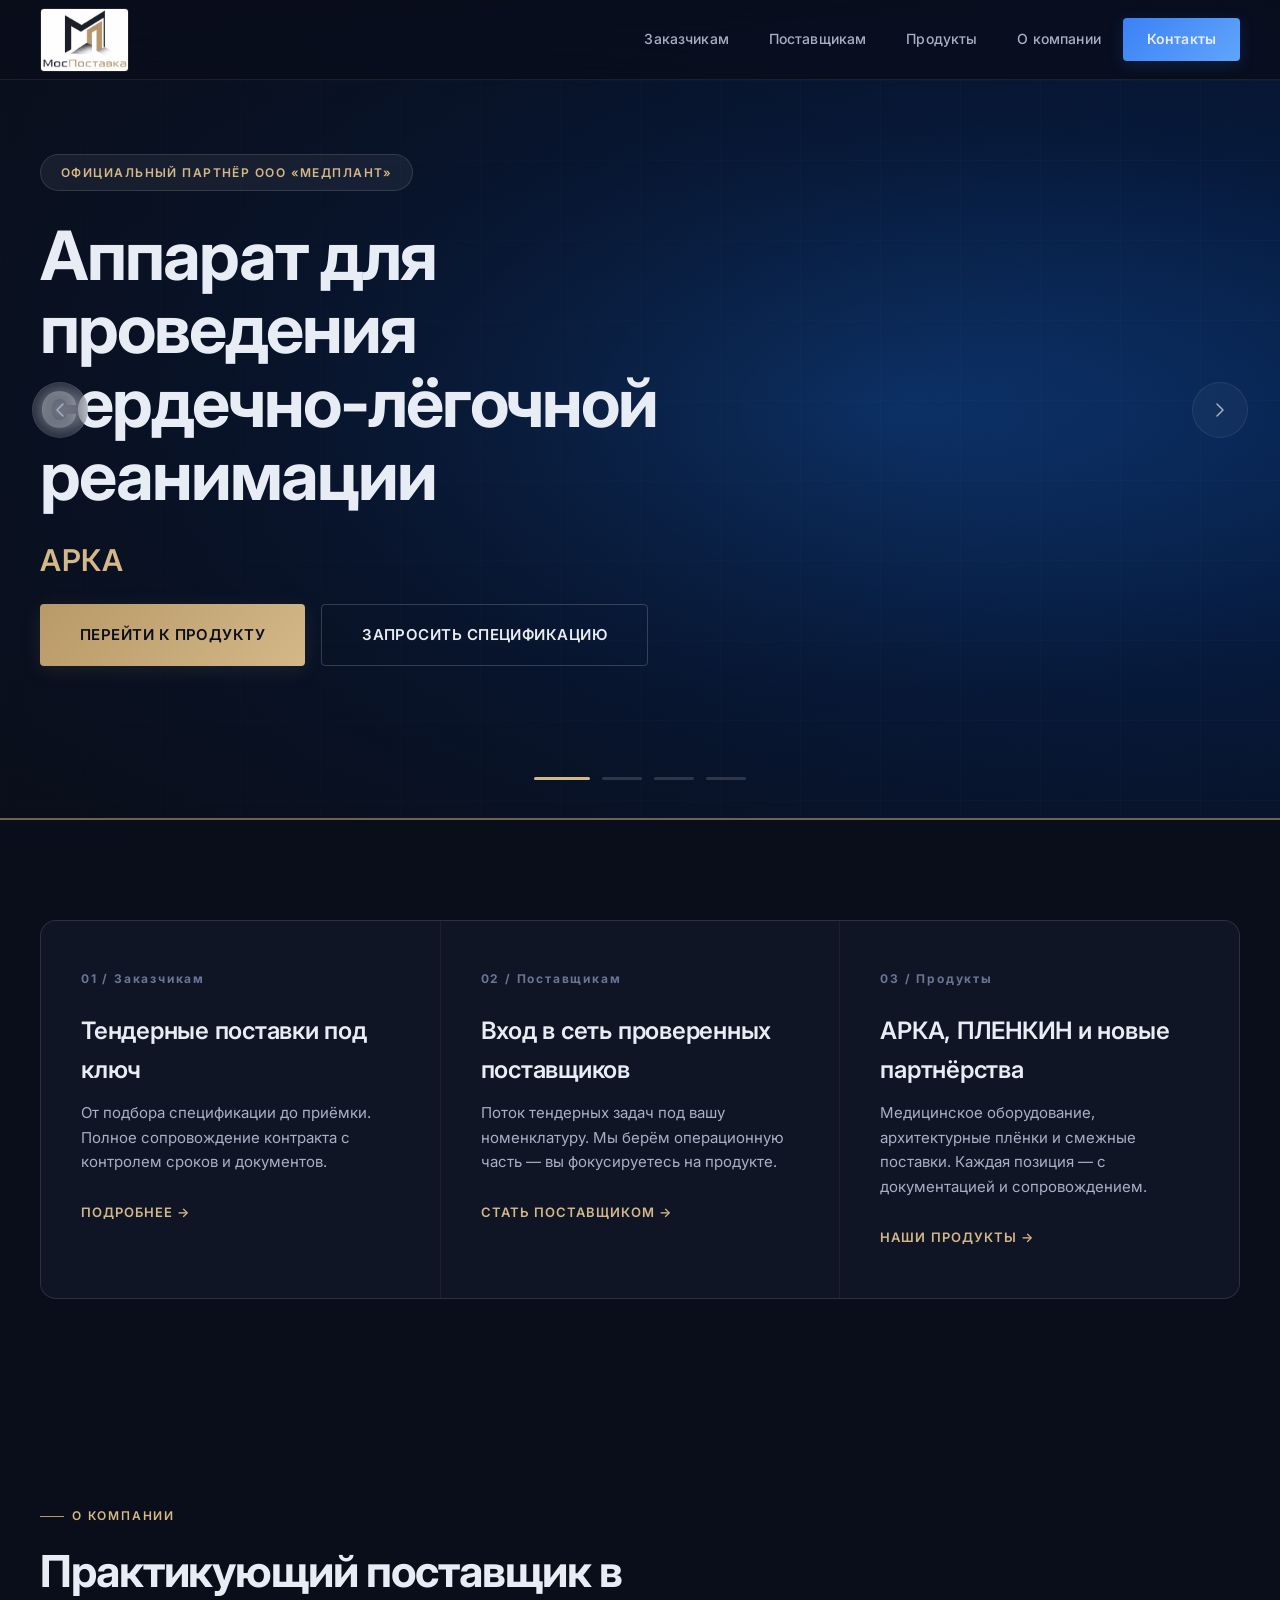
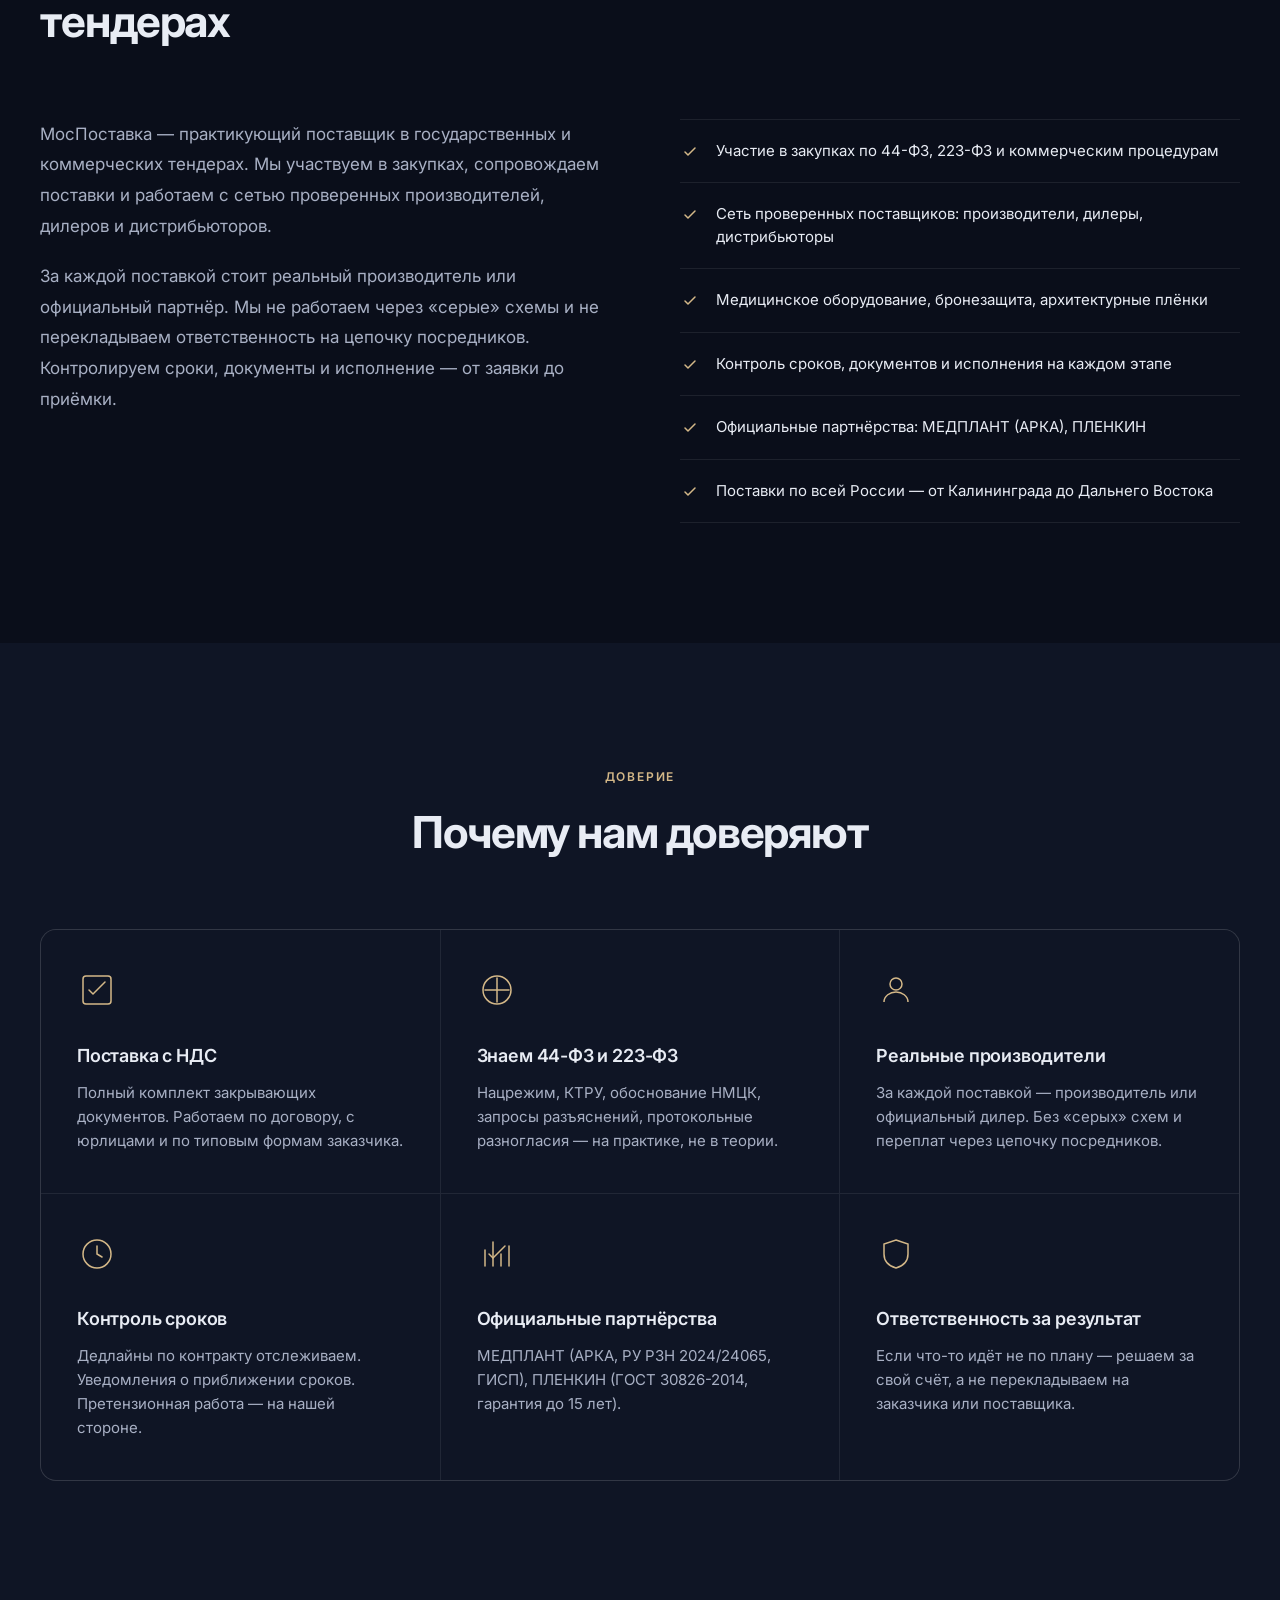
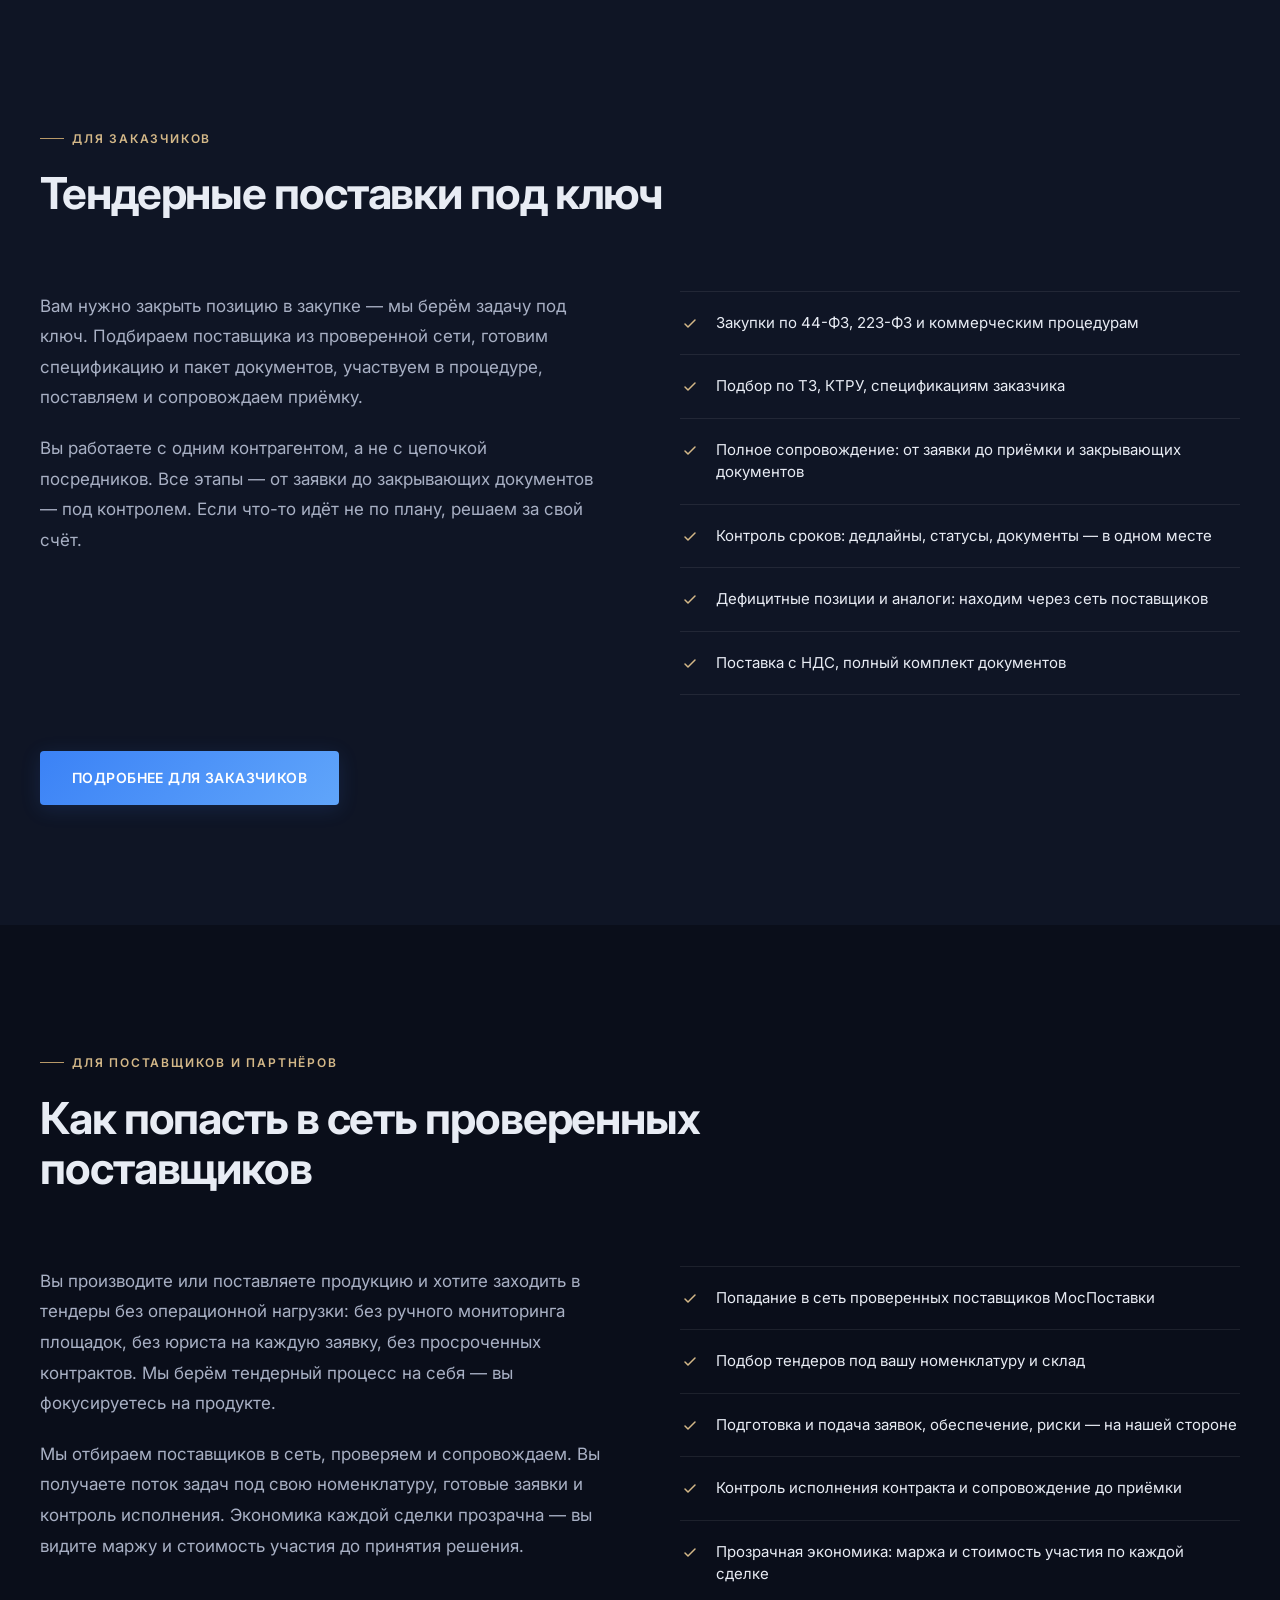
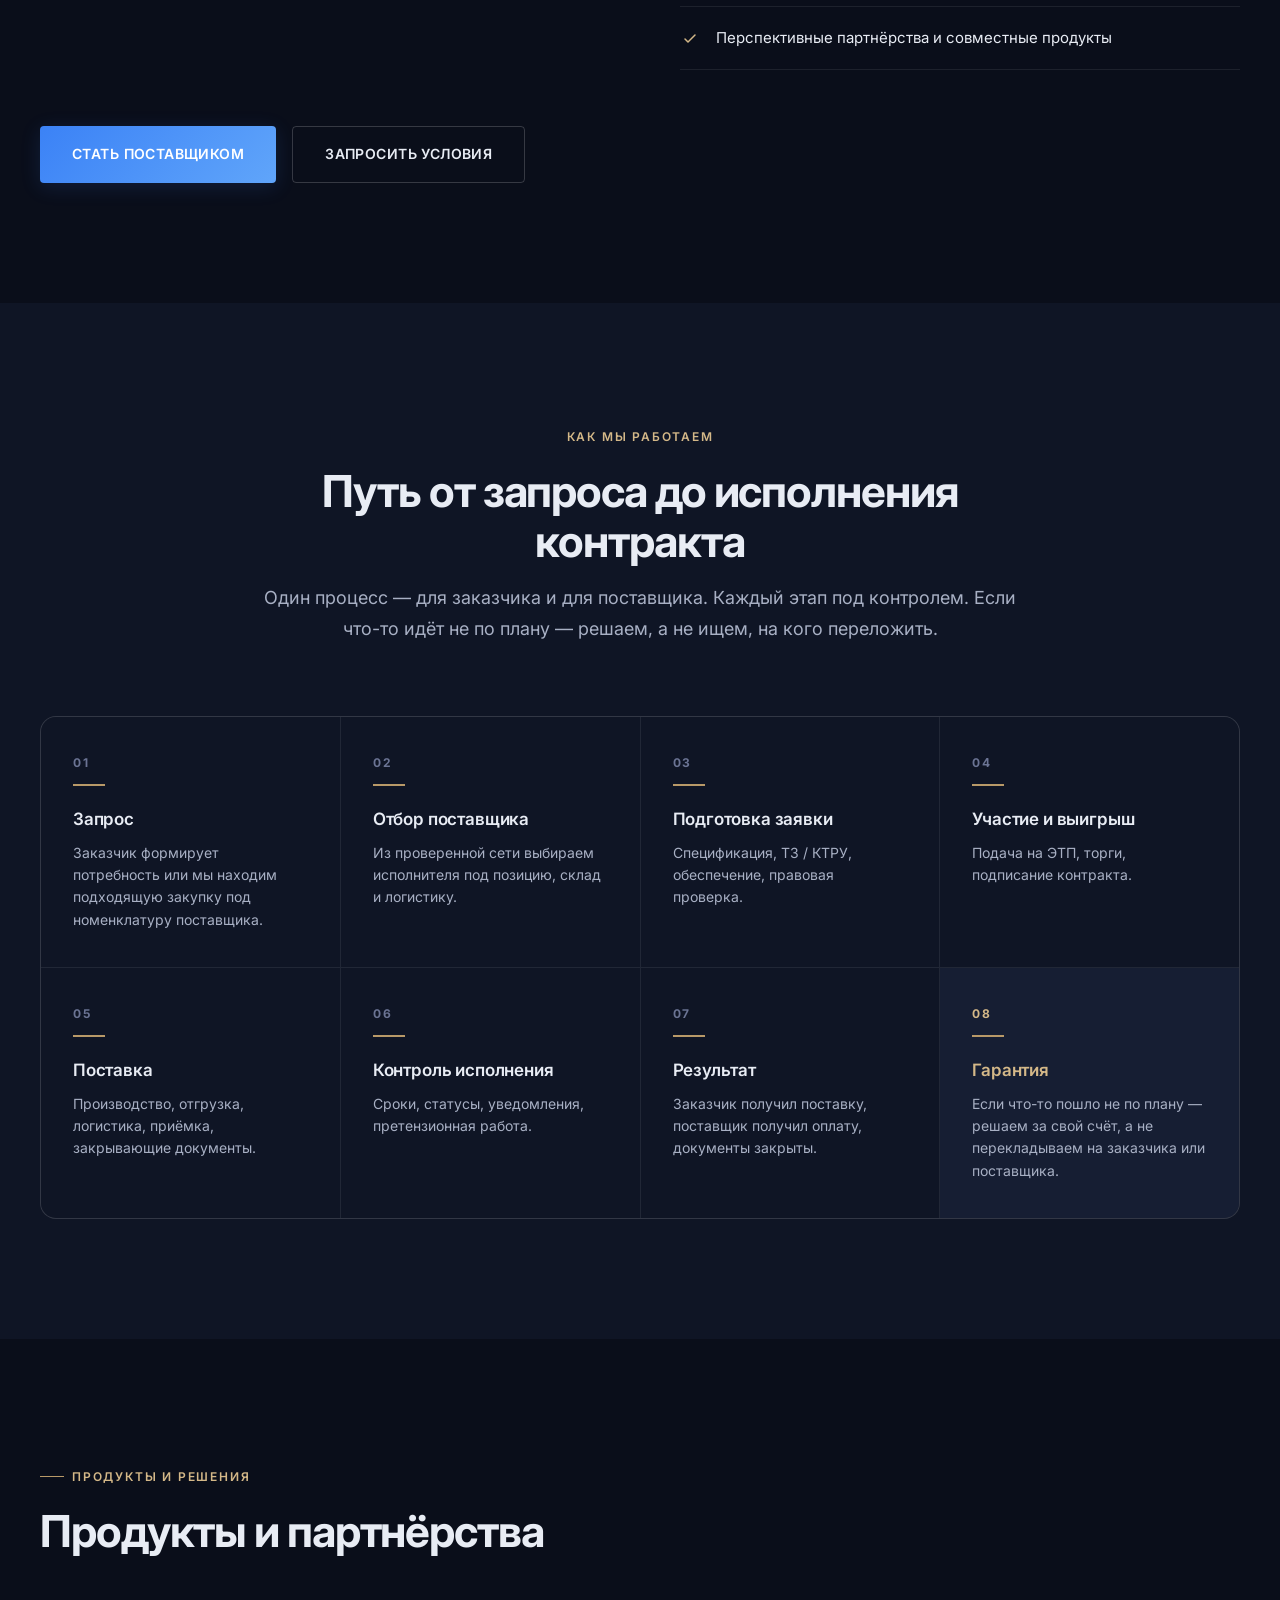
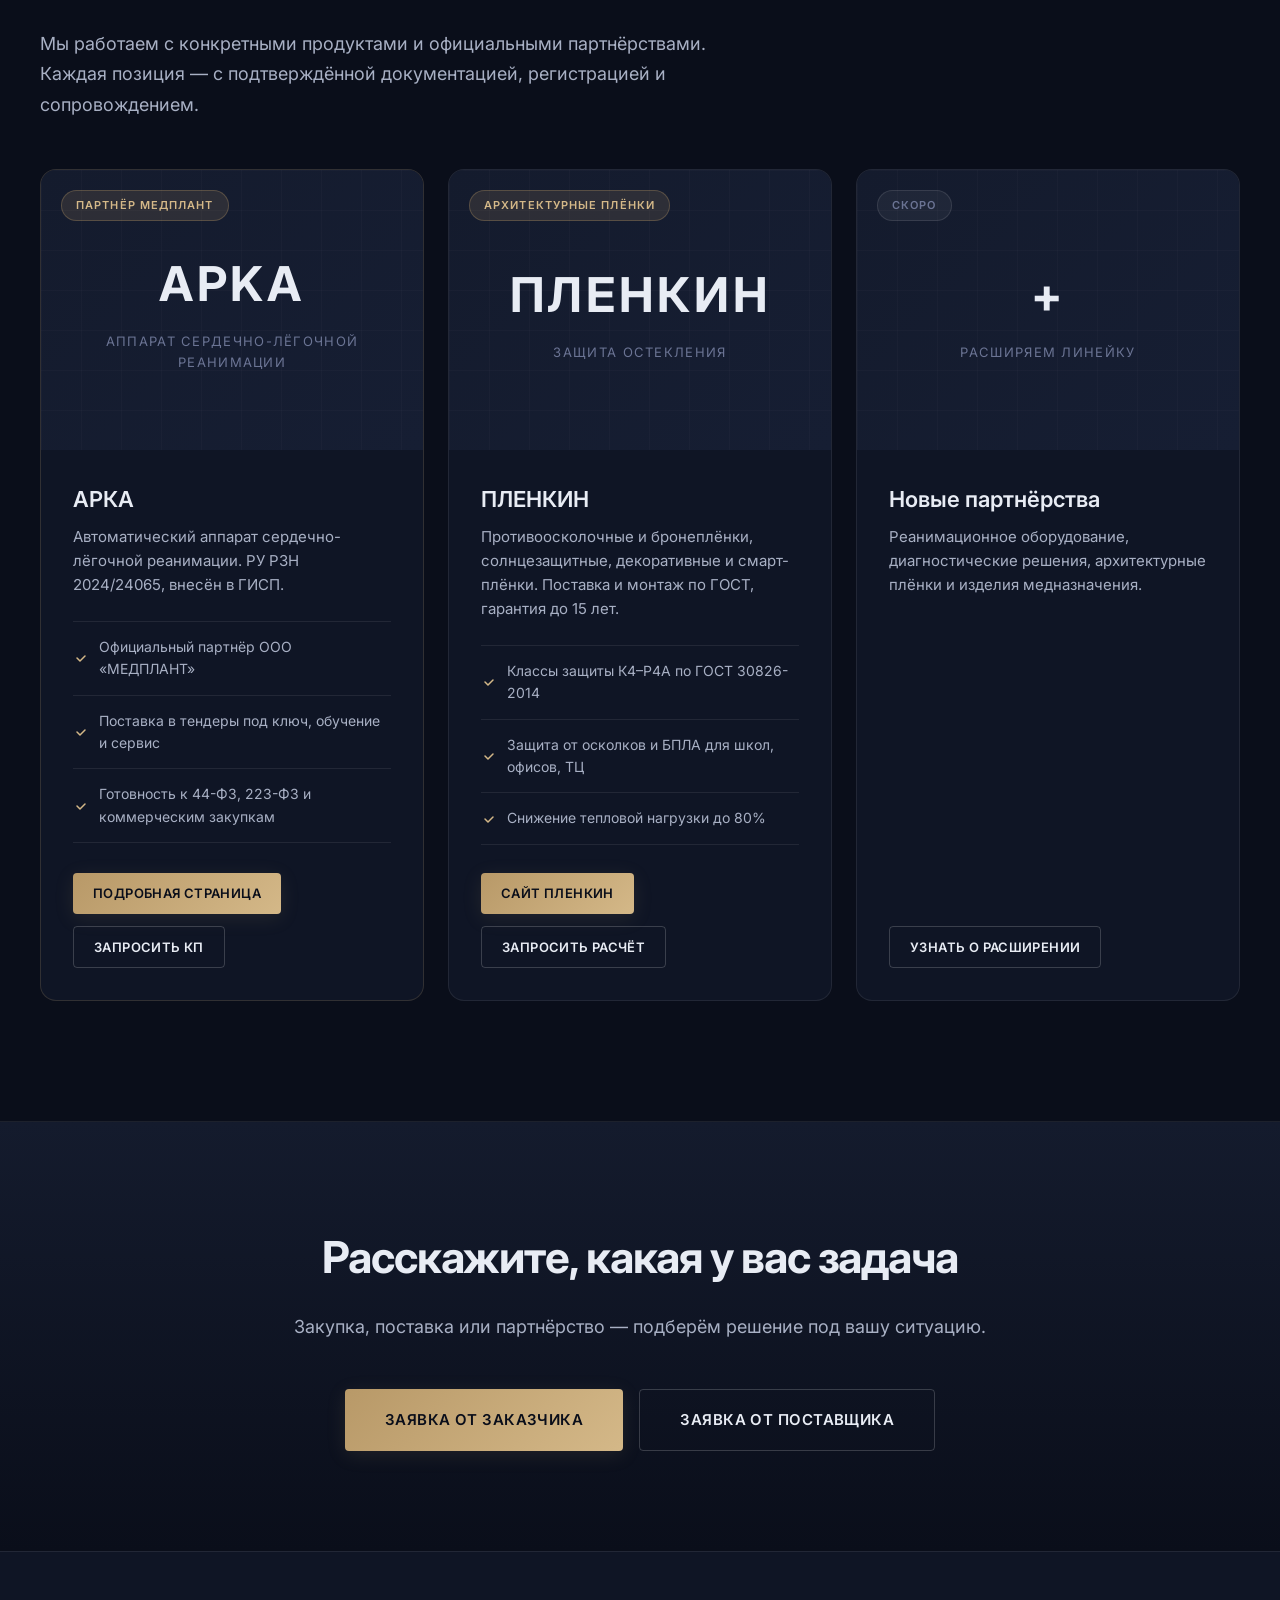
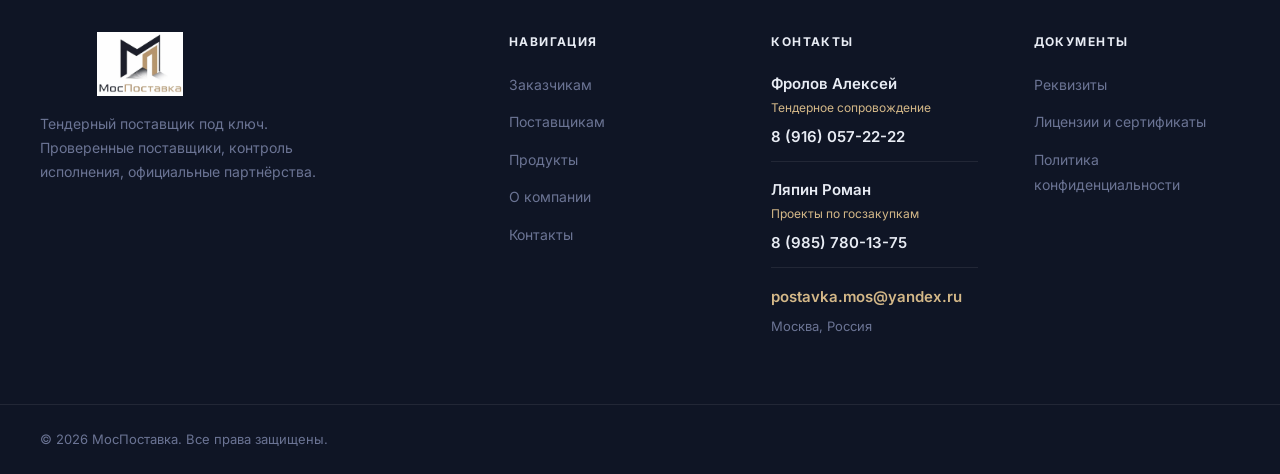
==== commit b0f4b0e1: "Footer contacts: CSS classes, larger fonts, gold role labels, bold names and phones" ====
--- a/index.html
+++ b/index.html
@@ -470,9 +470,20 @@
       <div class="footer__col">
         <h5 class="footer__heading">Контакты</h5>
         <ul class="footer__contacts">
-          <li style="margin-bottom: 14px; padding-bottom: 10px; border-bottom: 1px solid rgba(255,255,255,0.06);"><strong style="color: var(--color-text); font-size: 0.8125rem; display: block; margin-bottom: 4px;">Фролов Алексей</strong><span style="font-size: 0.75rem; color: var(--color-text-3); display: block; margin-bottom: 6px;">Тендерное сопровождение</span><a href="tel:+79160572222" style="font-size: 0.8125rem;">8 (916) 057-22-22</a></li>
-          <li style="margin-bottom: 14px; padding-bottom: 10px; border-bottom: 1px solid rgba(255,255,255,0.06);"><strong style="color: var(--color-text); font-size: 0.8125rem; display: block; margin-bottom: 4px;">Ляпин Роман</strong><span style="font-size: 0.75rem; color: var(--color-text-3); display: block; margin-bottom: 6px;">Проекты по госзакупкам</span><a href="tel:+79857801375" style="font-size: 0.8125rem;">8 (985) 780-13-75</a></li>
-          <li><a href="mailto:postavka.mos@yandex.ru" style="font-size: 0.8125rem;">postavka.mos@yandex.ru</a><span style="font-size: 0.75rem; color: var(--color-text-3); display: block; margin-top: 4px;">Москва, Россия</span></li>
+          <li class="footer__person">
+            <span class="footer__person-name">Фролов Алексей</span>
+            <span class="footer__person-role">Тендерное сопровождение</span>
+            <a href="tel:+79160572222" class="footer__person-phone">8 (916) 057-22-22</a>
+          </li>
+          <li class="footer__person">
+            <span class="footer__person-name">Ляпин Роман</span>
+            <span class="footer__person-role">Проекты по госзакупкам</span>
+            <a href="tel:+79857801375" class="footer__person-phone">8 (985) 780-13-75</a>
+          </li>
+          <li>
+            <a href="mailto:postavka.mos@yandex.ru" class="footer__email">postavka.mos@yandex.ru</a>
+            <span class="footer__city">Москва, Россия</span>
+          </li>
         </ul>
       </div>
       <div class="footer__col">
--- a/css/styles.css
+++ b/css/styles.css
@@ -985,6 +985,51 @@
   color: var(--color-text);
 }
 
+.footer__contacts .footer__person {
+  margin-bottom: 16px;
+  padding-bottom: 12px;
+  border-bottom: 1px solid rgba(255, 255, 255, 0.08);
+}
+.footer__contacts .footer__person:last-of-type {
+  margin-bottom: 16px;
+}
+.footer__contacts .footer__person-name {
+  font-size: 0.9375rem;
+  font-weight: 600;
+  color: var(--color-text);
+  display: block;
+  margin-bottom: 2px;
+}
+.footer__contacts .footer__person-role {
+  font-size: 0.75rem;
+  color: var(--color-gold-2);
+  display: block;
+  margin-bottom: 8px;
+}
+.footer__contacts .footer__person-phone {
+  font-size: 0.9375rem;
+  font-weight: 600;
+  color: var(--color-text);
+  display: block;
+}
+.footer__contacts .footer__person-phone:hover {
+  color: var(--color-gold-2);
+}
+.footer__contacts .footer__email {
+  font-size: 0.9375rem;
+  font-weight: 600;
+  color: var(--color-gold-2);
+}
+.footer__contacts .footer__email:hover {
+  color: var(--color-gold);
+}
+.footer__contacts .footer__city {
+  font-size: 0.8125rem;
+  color: var(--color-text-3);
+  display: block;
+  margin-top: 6px;
+}
+
 .footer__bottom {
   border-top: 1px solid var(--color-border);
   padding: 24px 0;
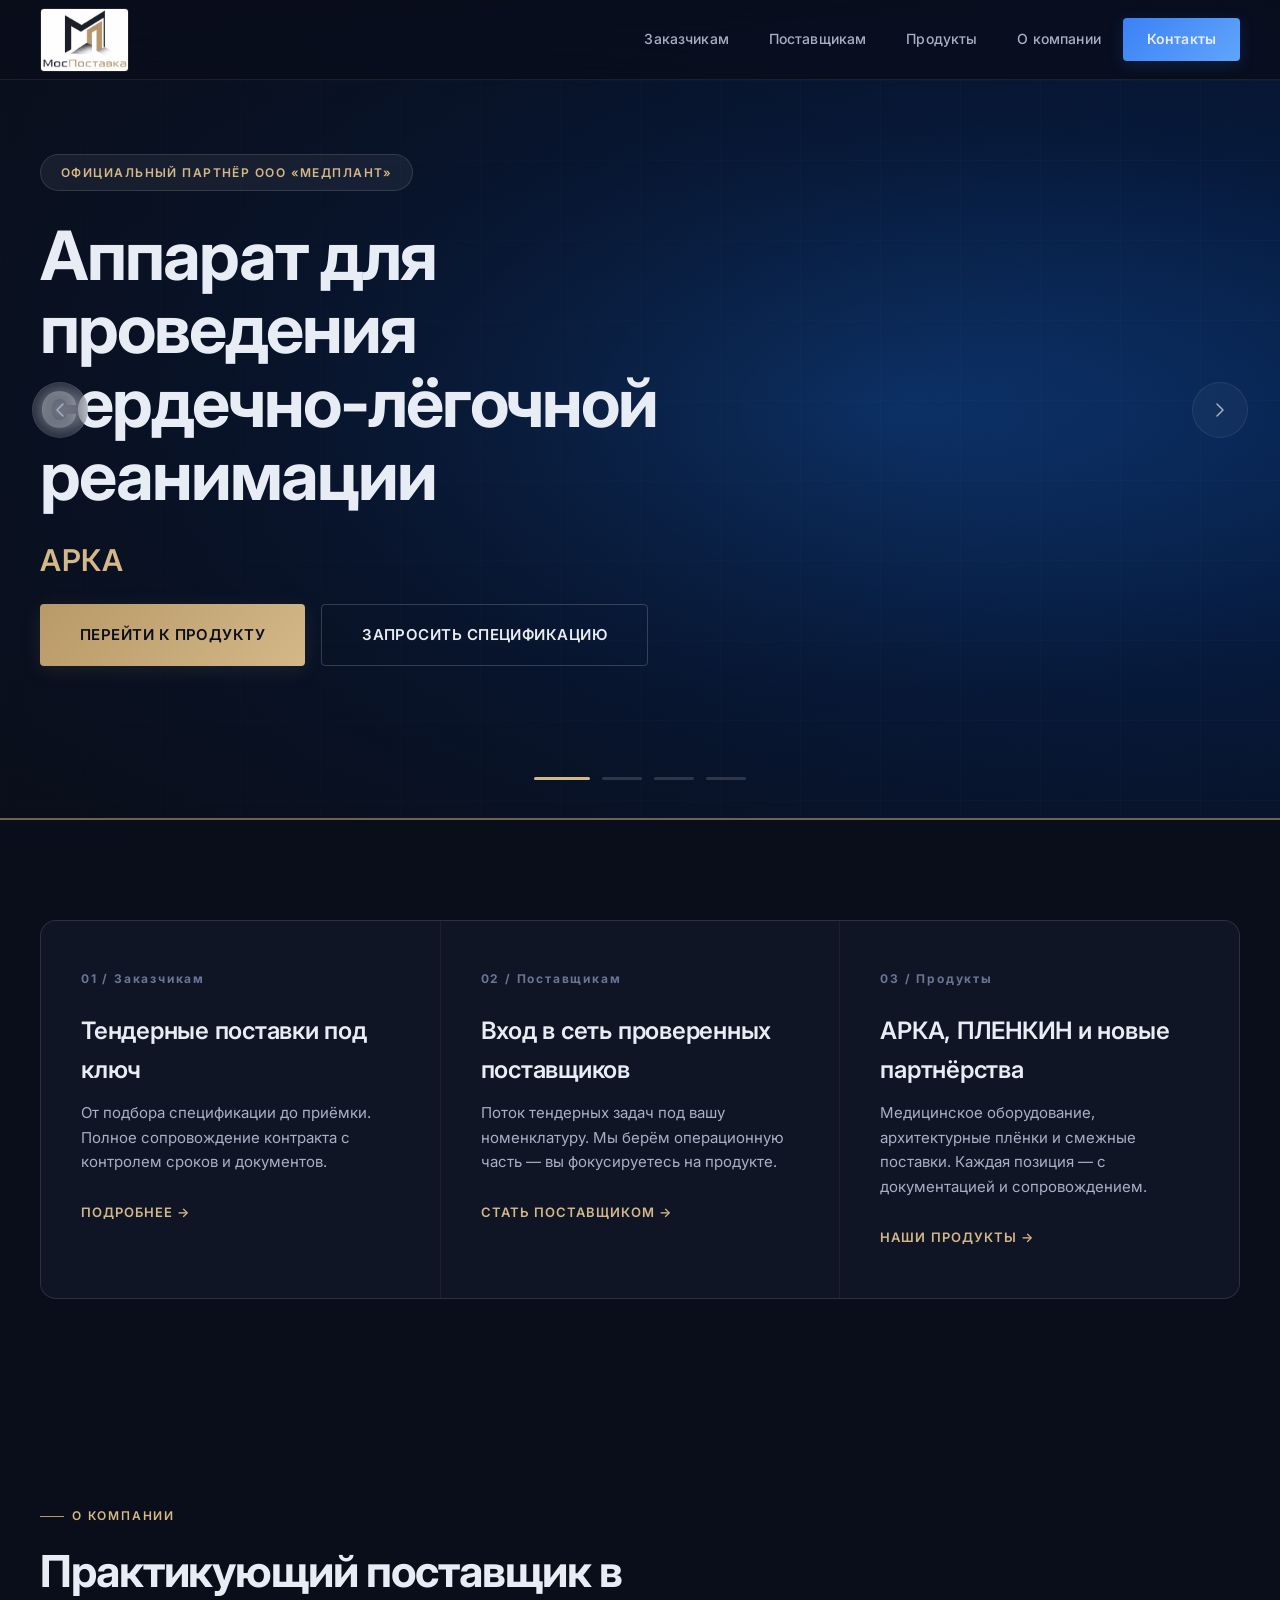
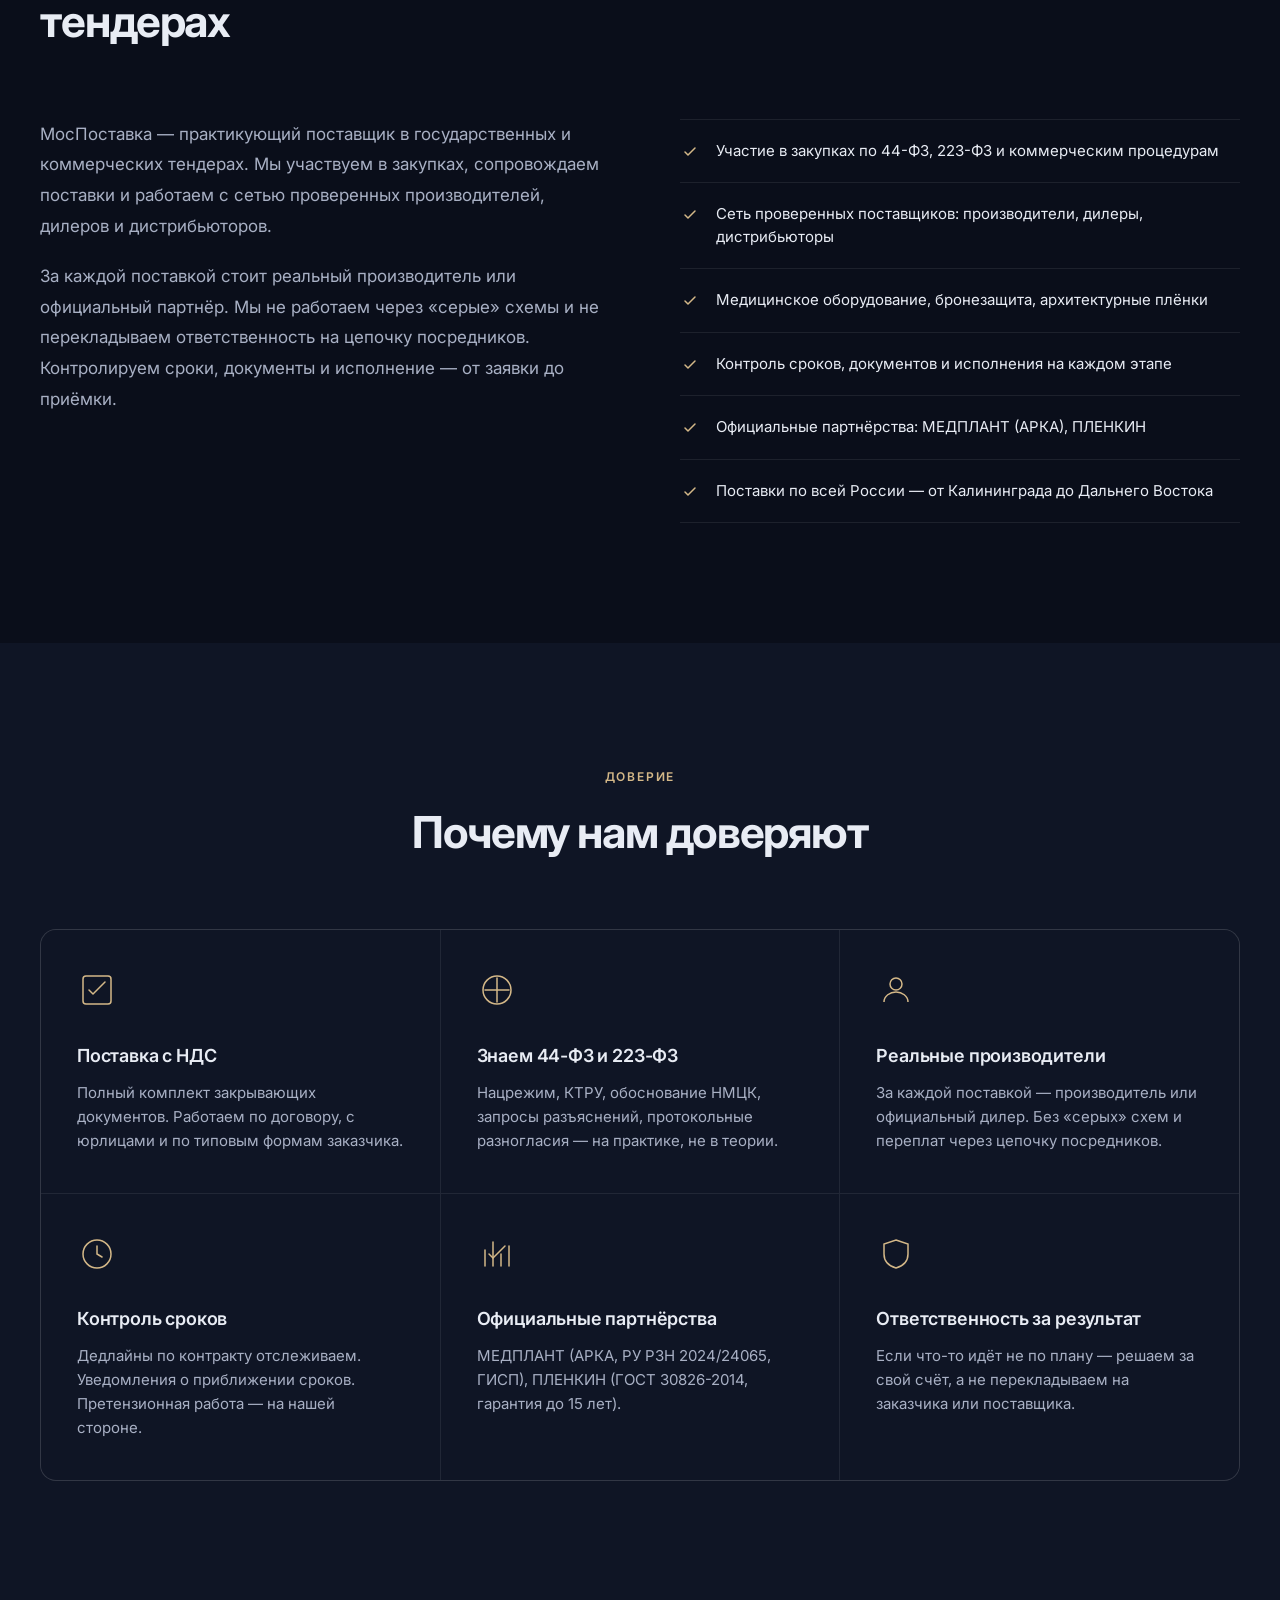
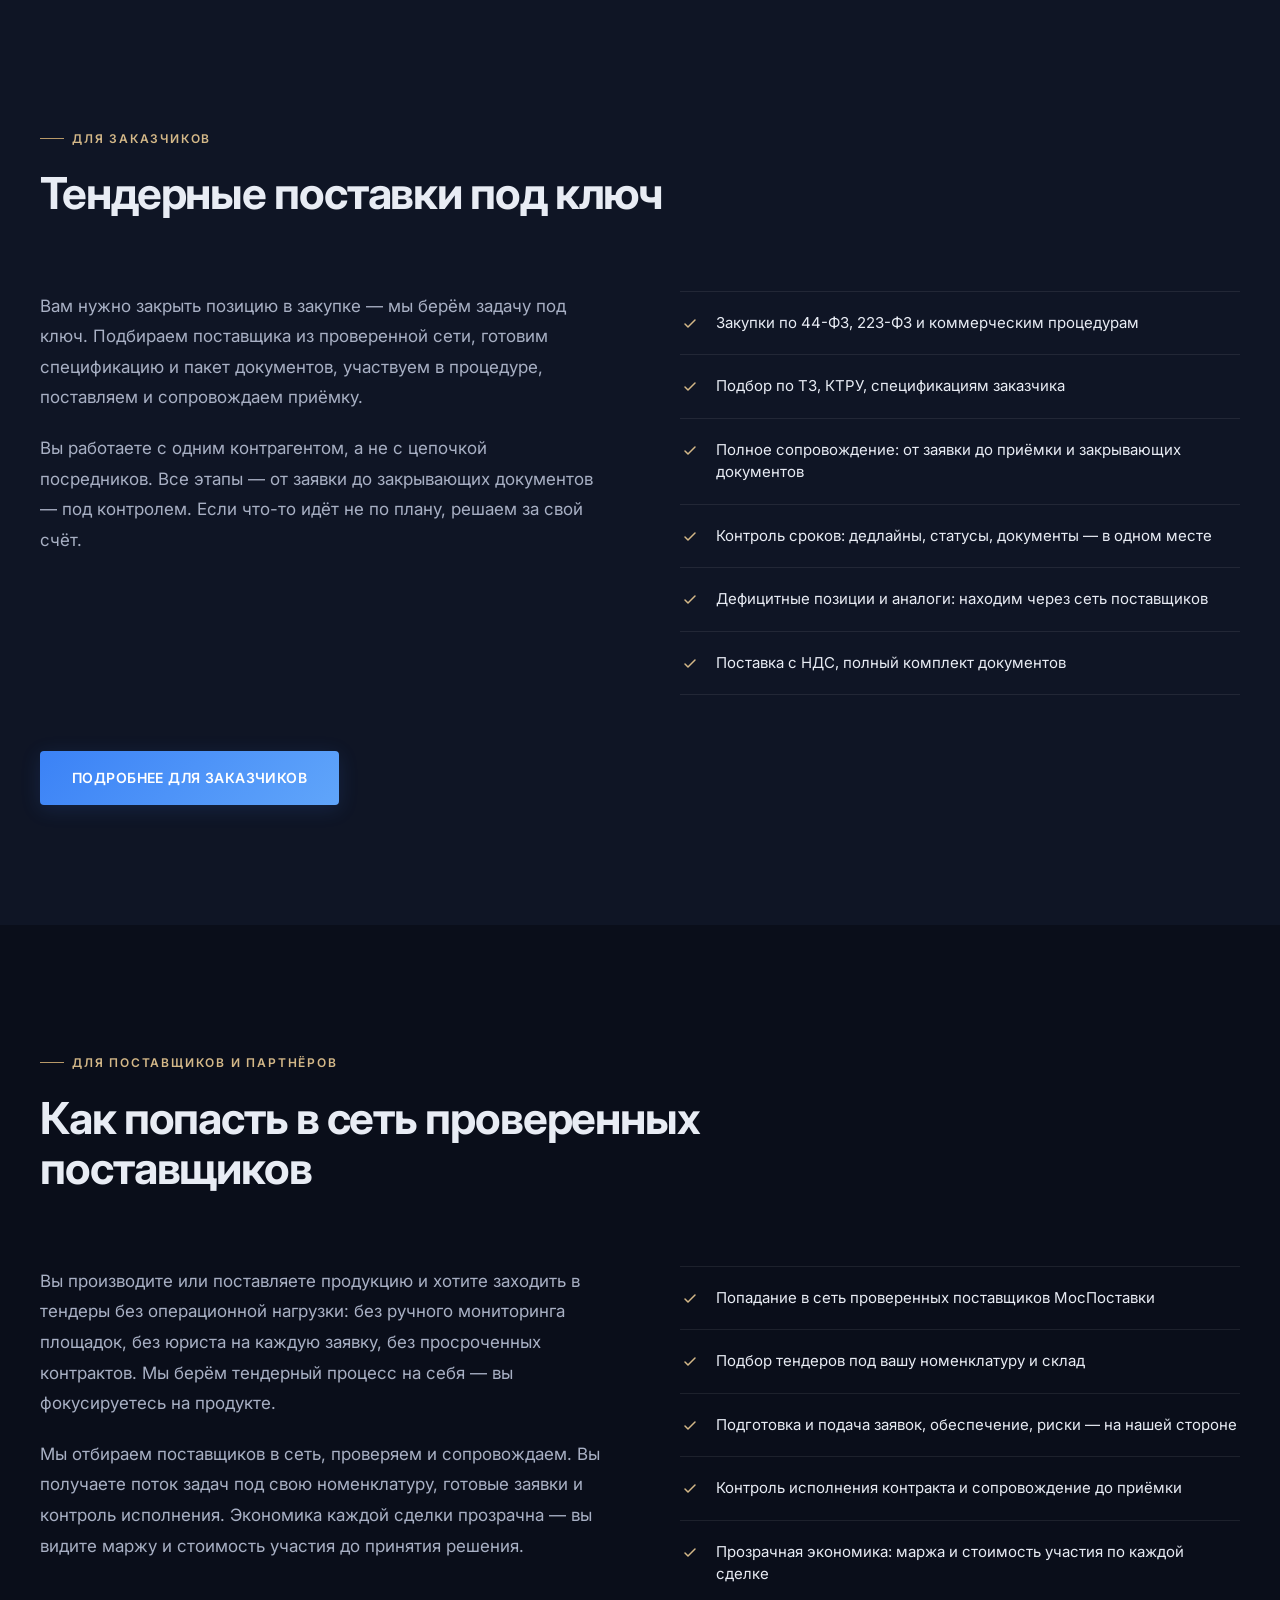
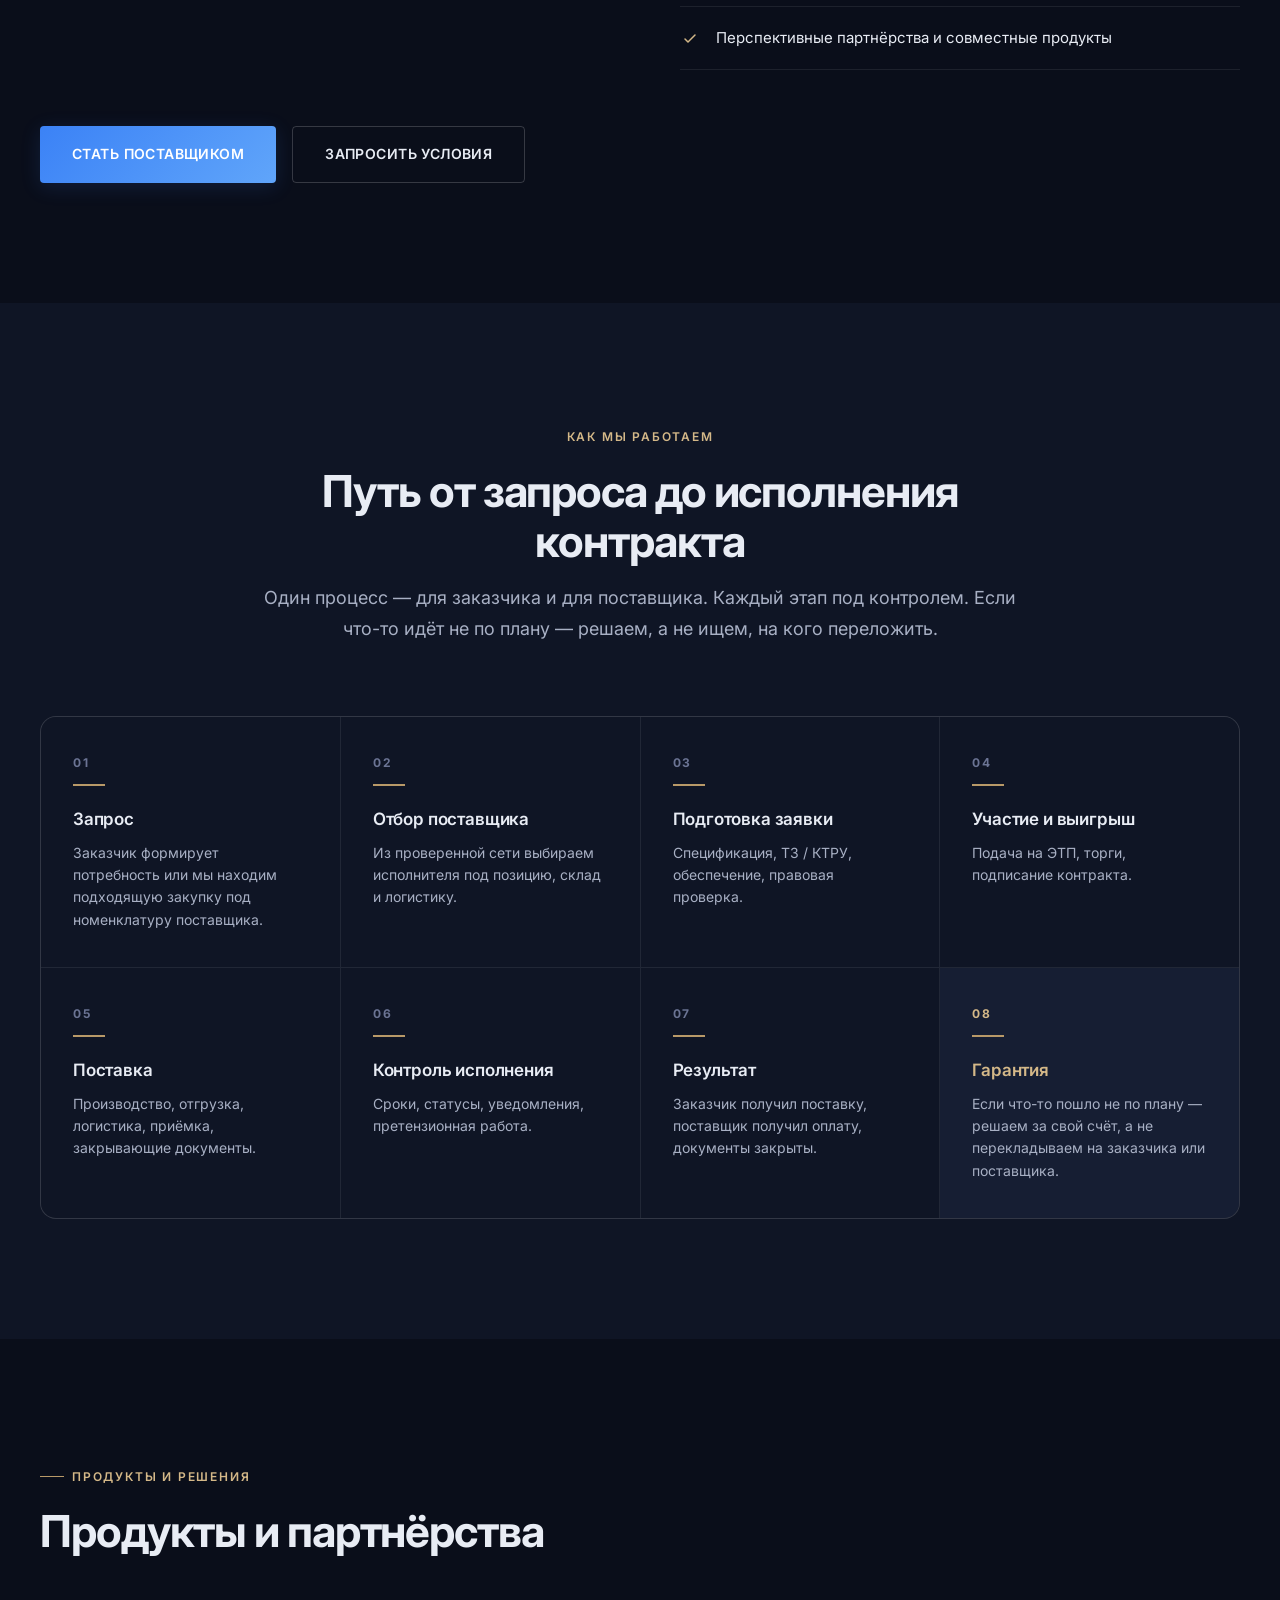
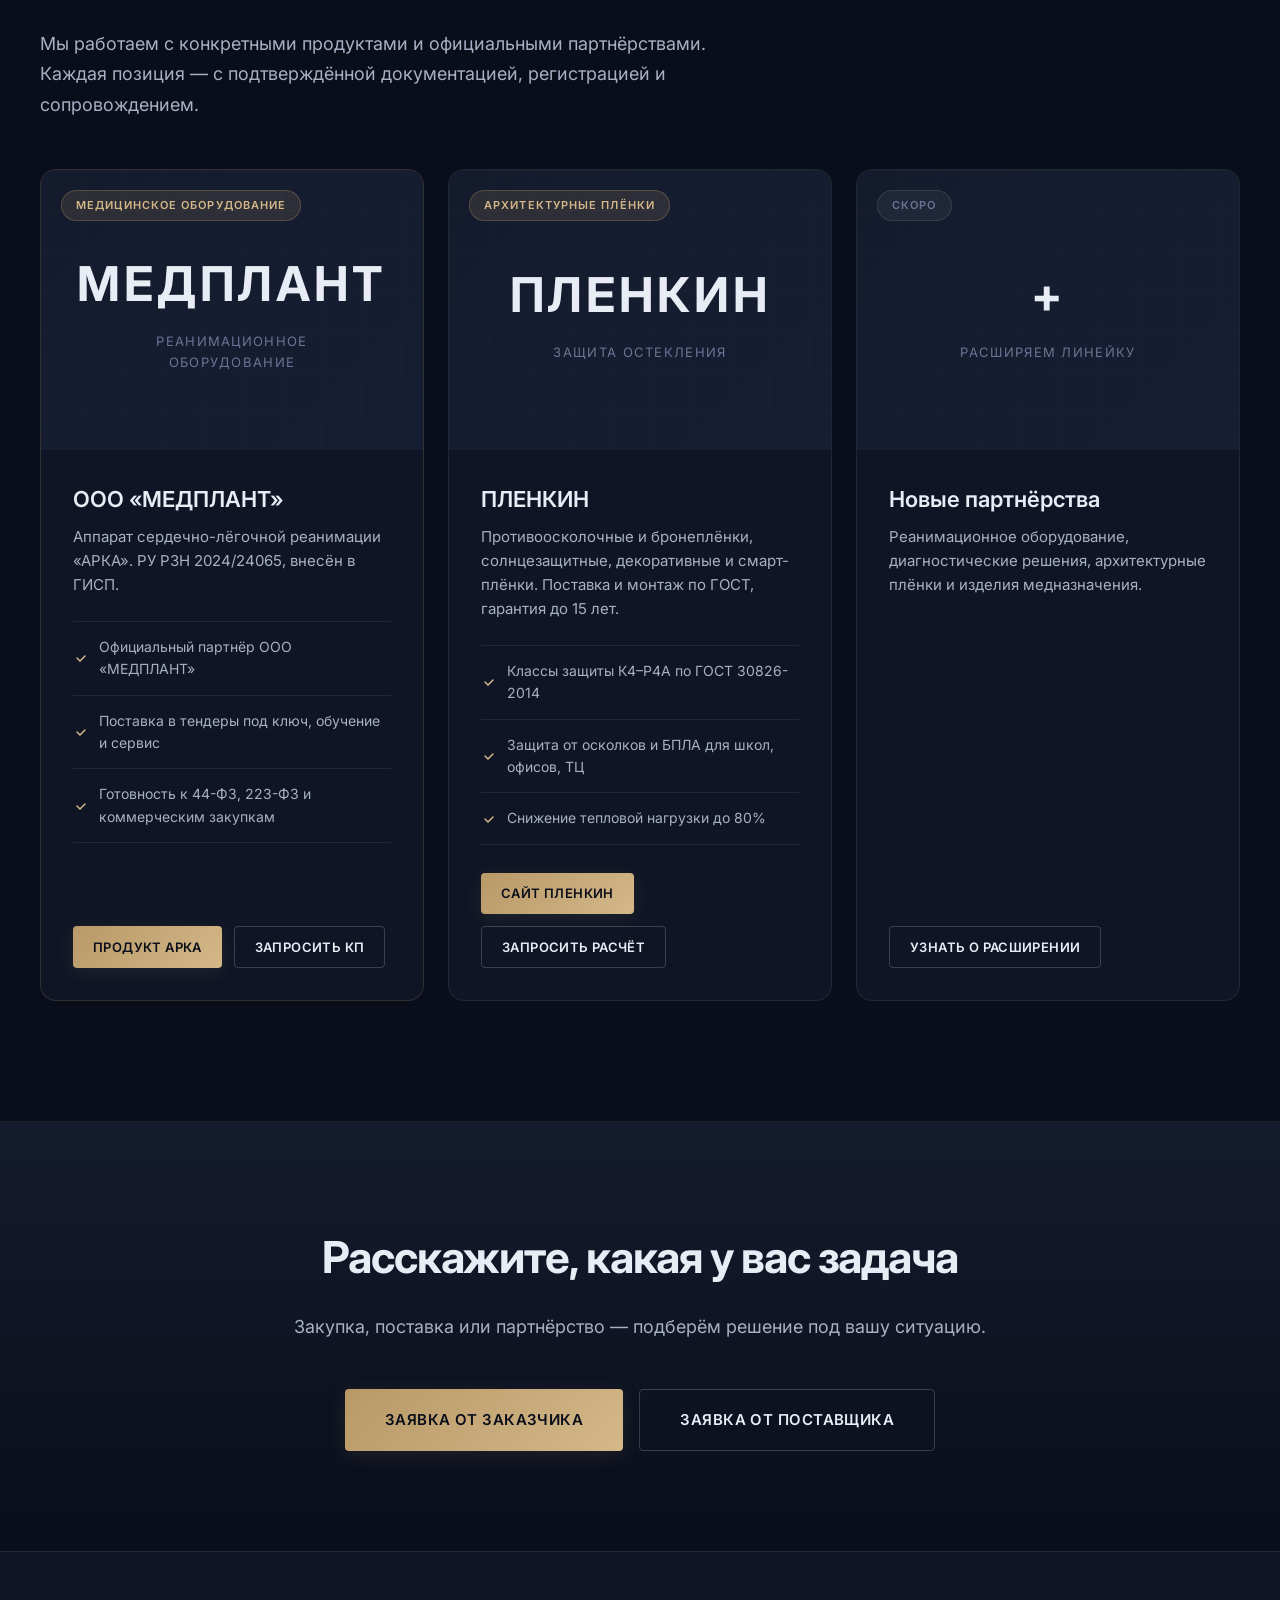
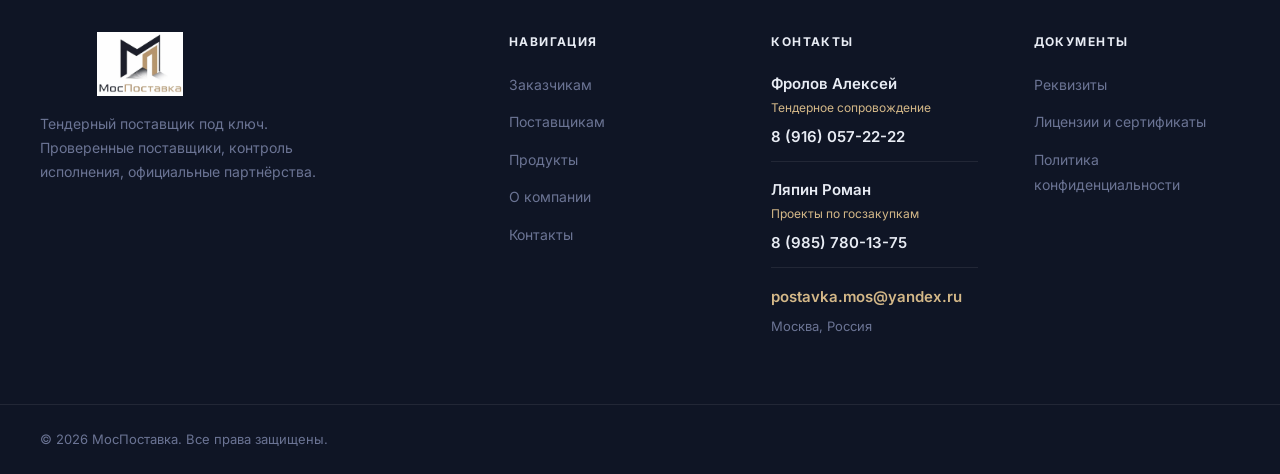
==== commit 26b366b5: "Products: rename ARKA card to MEDPLANT, update products page heading" ====
--- a/index.html
+++ b/index.html
@@ -373,22 +373,22 @@
     <div class="products-grid">
       <div class="product-card product-card--featured">
         <div class="product-card__image">
-          <div class="product-card__badge">Партнёр МЕДПЛАНТ</div>
+          <div class="product-card__badge">Медицинское оборудование</div>
           <div class="product-card__placeholder">
-            <span>АРKA</span>
-            <small>Аппарат сердечно-лёгочной<br>реанимации</small>
+            <span>МЕДПЛАНТ</span>
+            <small>Реанимационное<br>оборудование</small>
           </div>
         </div>
         <div class="product-card__body">
-          <h4 class="product-card__title">АРКА</h4>
-          <p class="product-card__desc">Автоматический аппарат сердечно-лёгочной реанимации. РУ РЗН 2024/24065, внесён в ГИСП.</p>
+          <h4 class="product-card__title">ООО «МЕДПЛАНТ»</h4>
+          <p class="product-card__desc">Аппарат сердечно-лёгочной реанимации «АРКА». РУ РЗН 2024/24065, внесён в ГИСП.</p>
           <ul class="product-card__features">
             <li><svg viewBox="0 0 16 16" fill="none"><path d="M4 8l3 3 5-5" stroke="currentColor" stroke-width="1.5" stroke-linecap="round" stroke-linejoin="round"/></svg>Официальный партнёр ООО «МЕДПЛАНТ»</li>
             <li><svg viewBox="0 0 16 16" fill="none"><path d="M4 8l3 3 5-5" stroke="currentColor" stroke-width="1.5" stroke-linecap="round" stroke-linejoin="round"/></svg>Поставка в тендеры под ключ, обучение и сервис</li>
             <li><svg viewBox="0 0 16 16" fill="none"><path d="M4 8l3 3 5-5" stroke="currentColor" stroke-width="1.5" stroke-linecap="round" stroke-linejoin="round"/></svg>Готовность к 44-ФЗ, 223-ФЗ и коммерческим закупкам</li>
           </ul>
           <div class="product-card__cta">
-            <a href="pages/arka.html" class="btn btn--gold btn--small">Подробная страница</a>
+            <a href="pages/arka.html" class="btn btn--gold btn--small">Продукт АРКА</a>
             <a href="pages/contacts.html#customer-form" class="btn btn--ghost btn--small">Запросить КП</a>
           </div>
         </div>
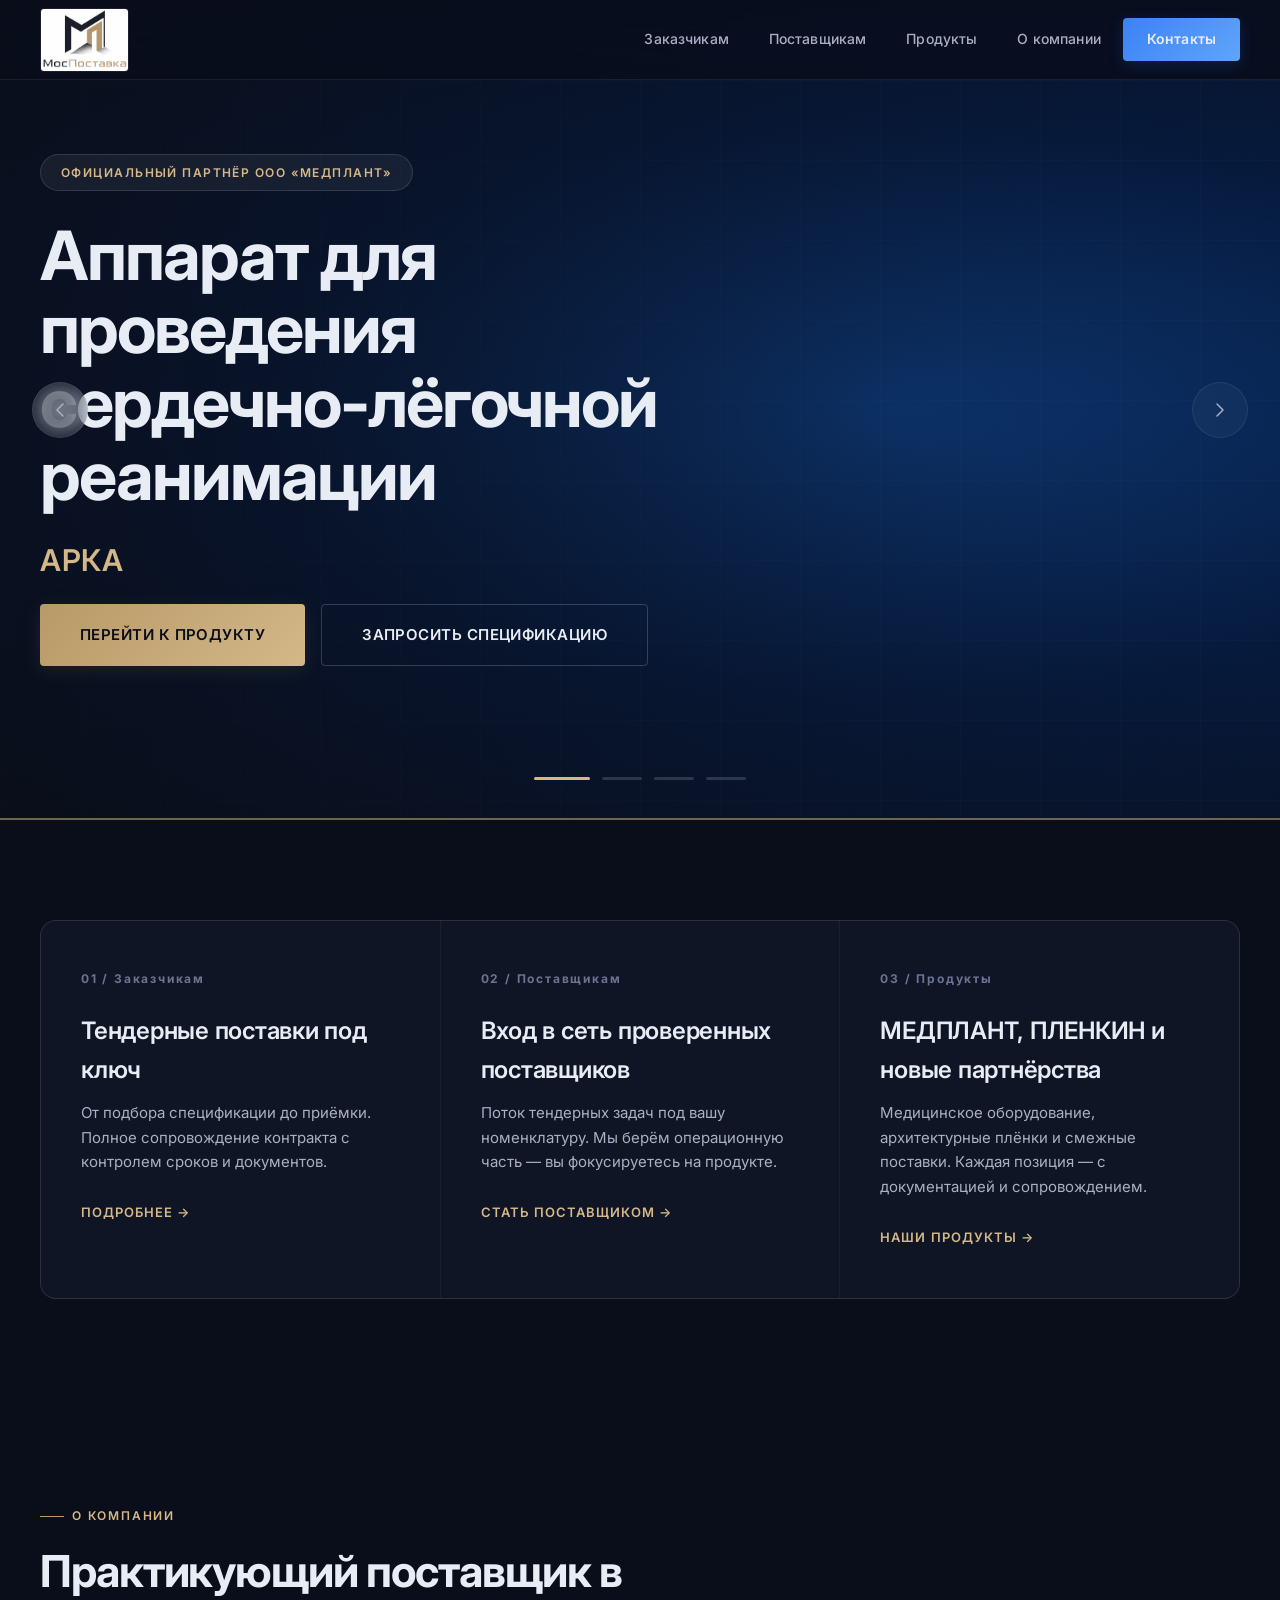
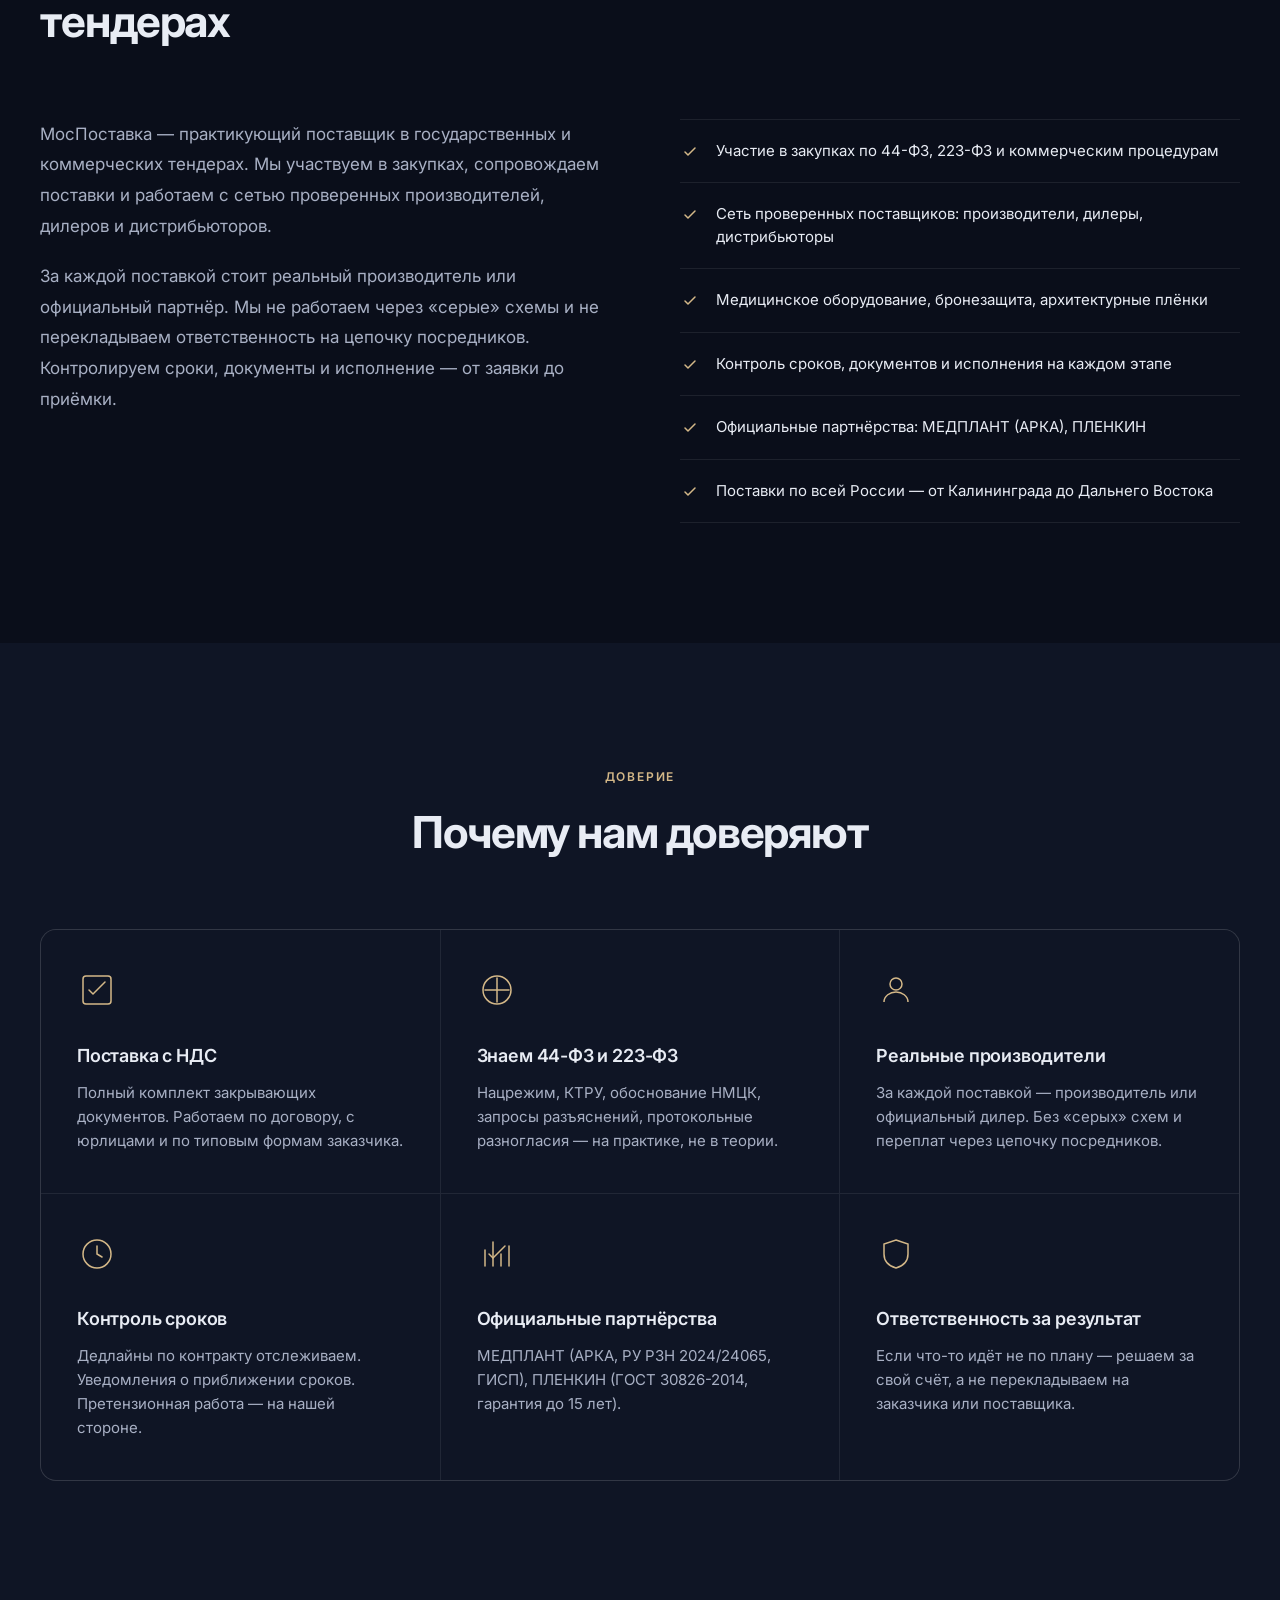
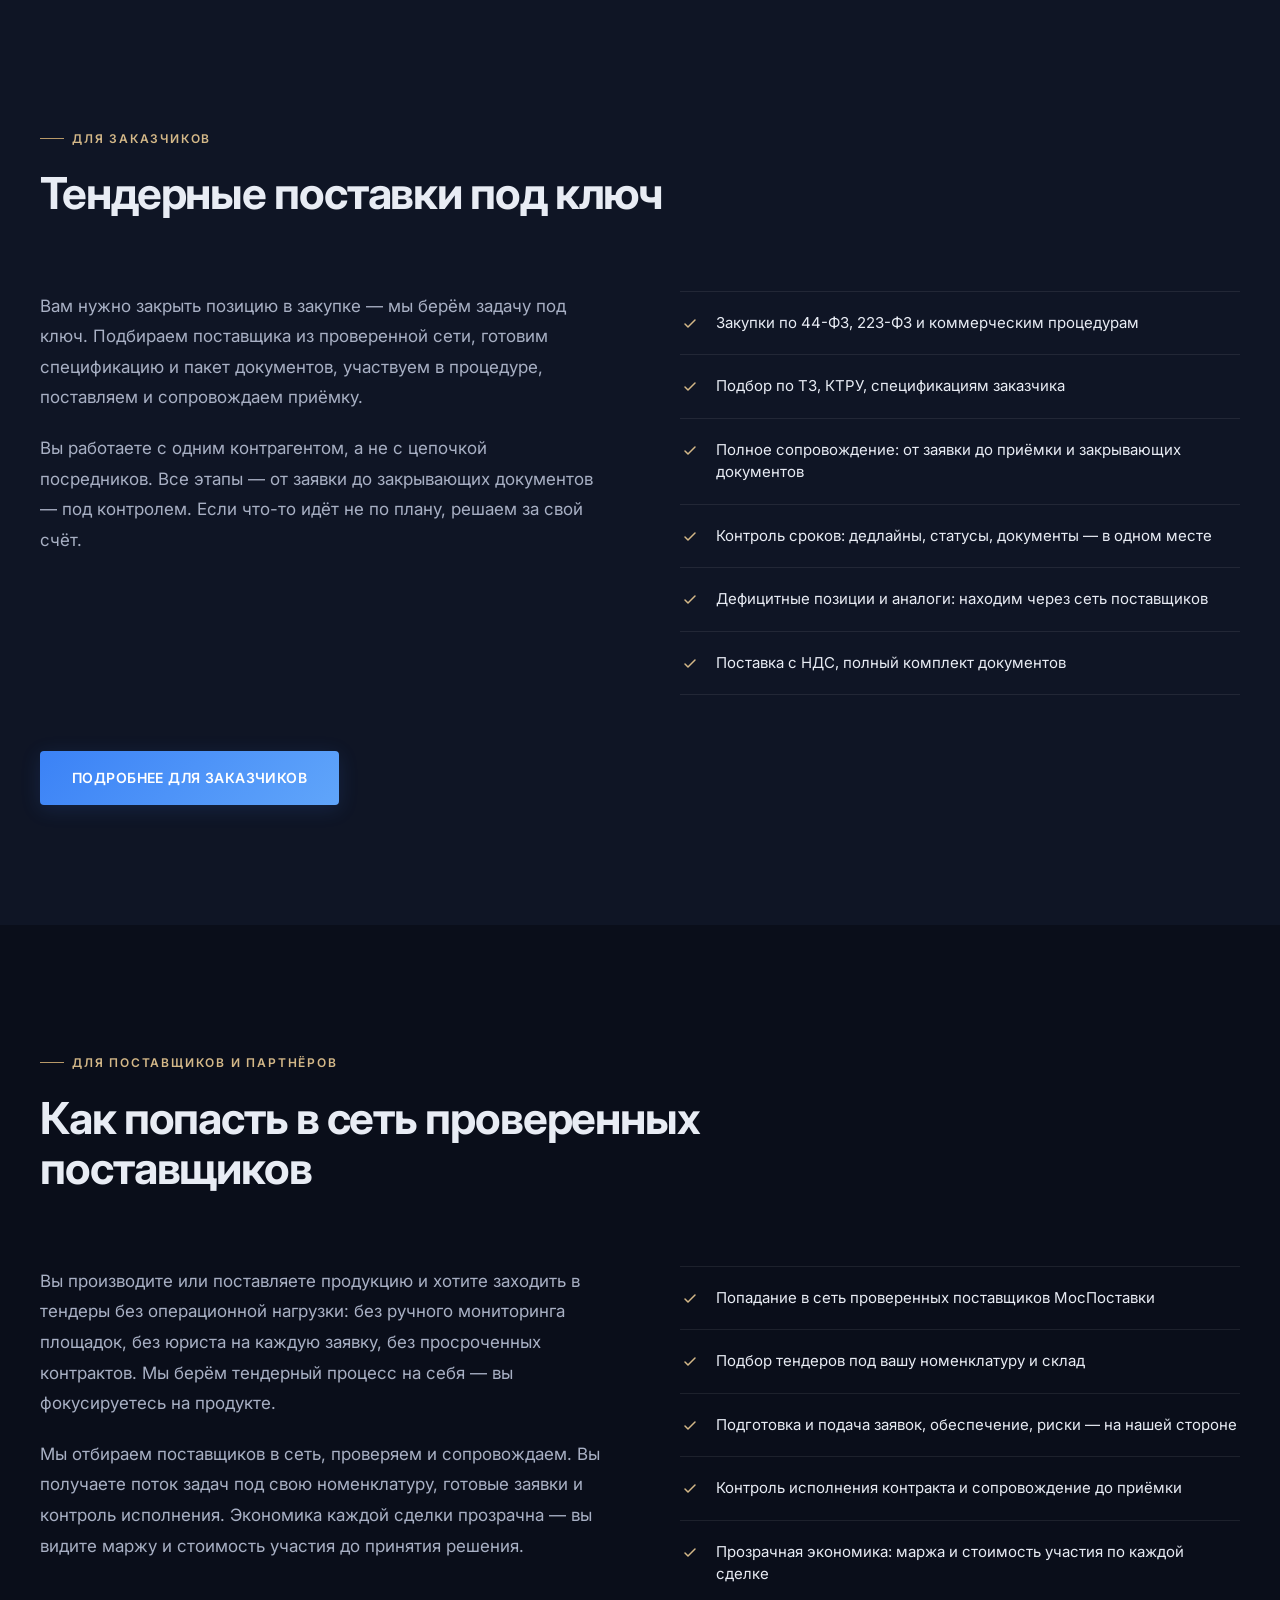
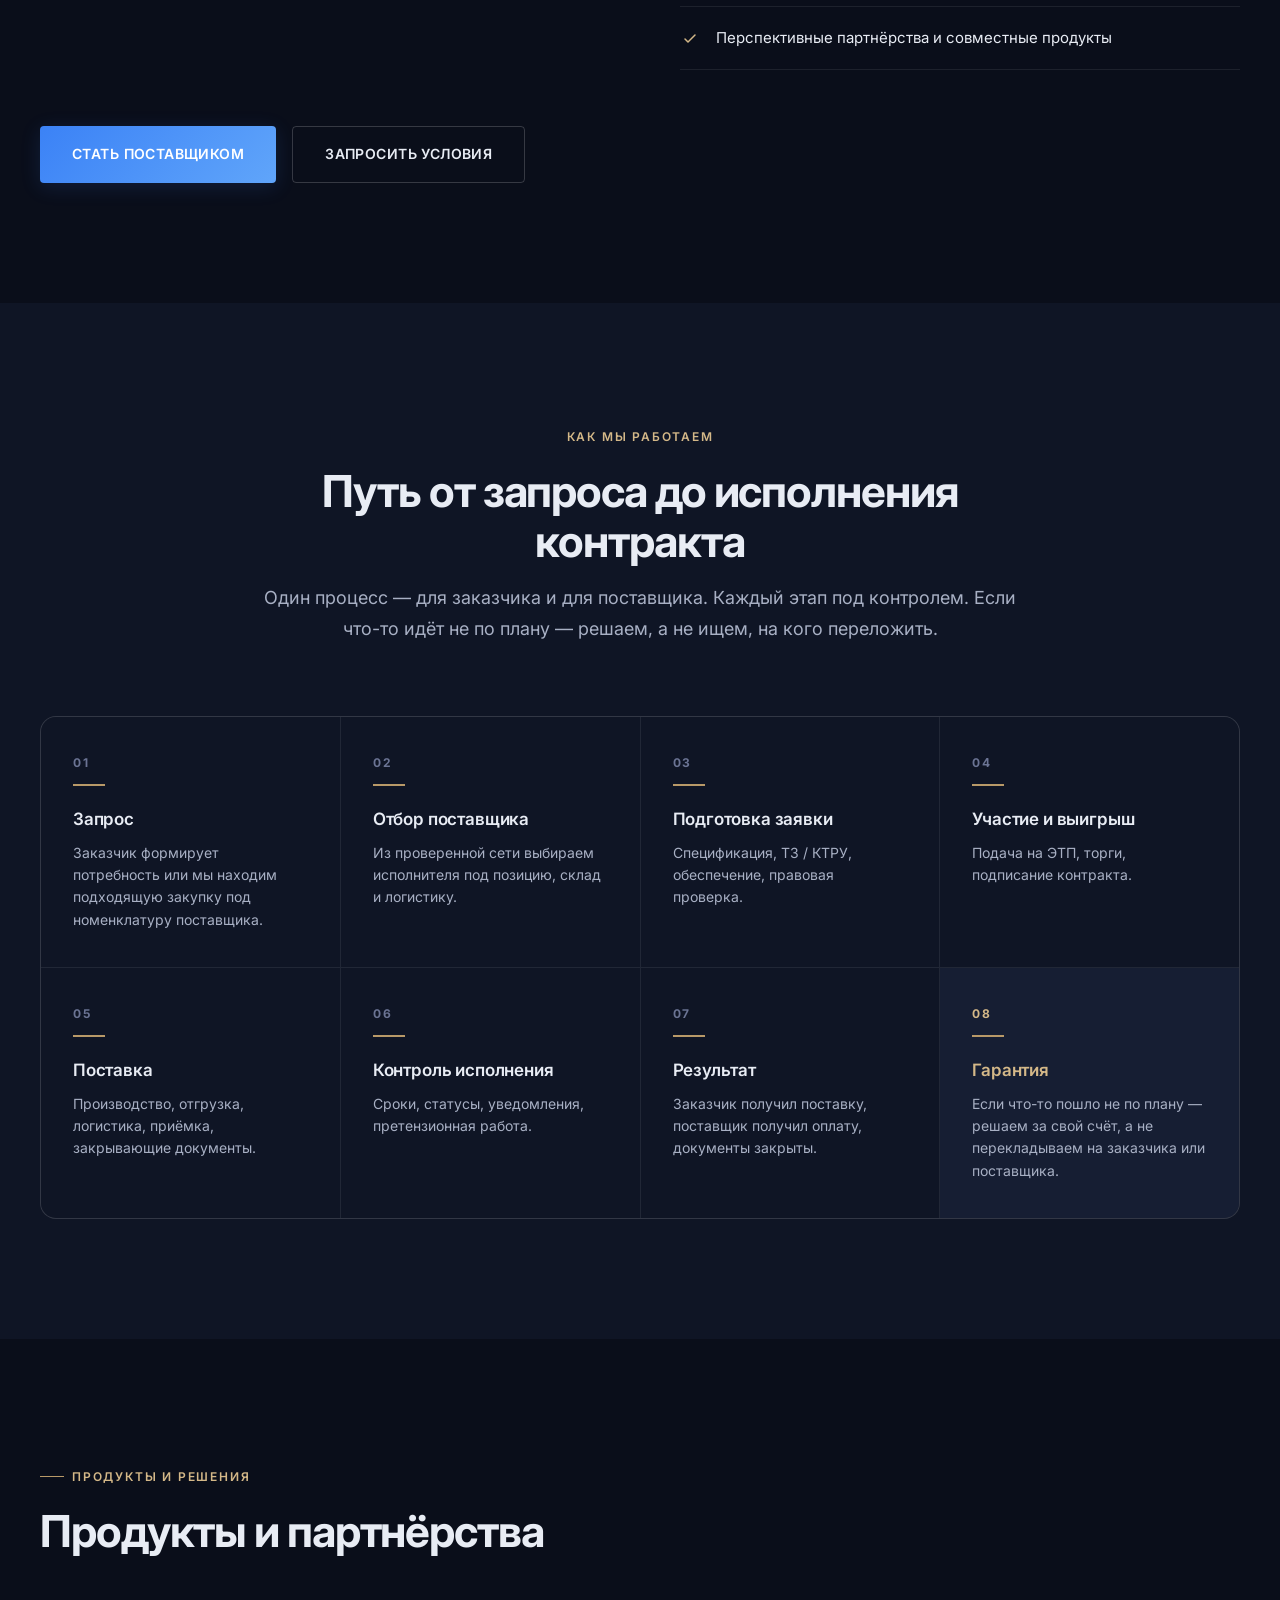
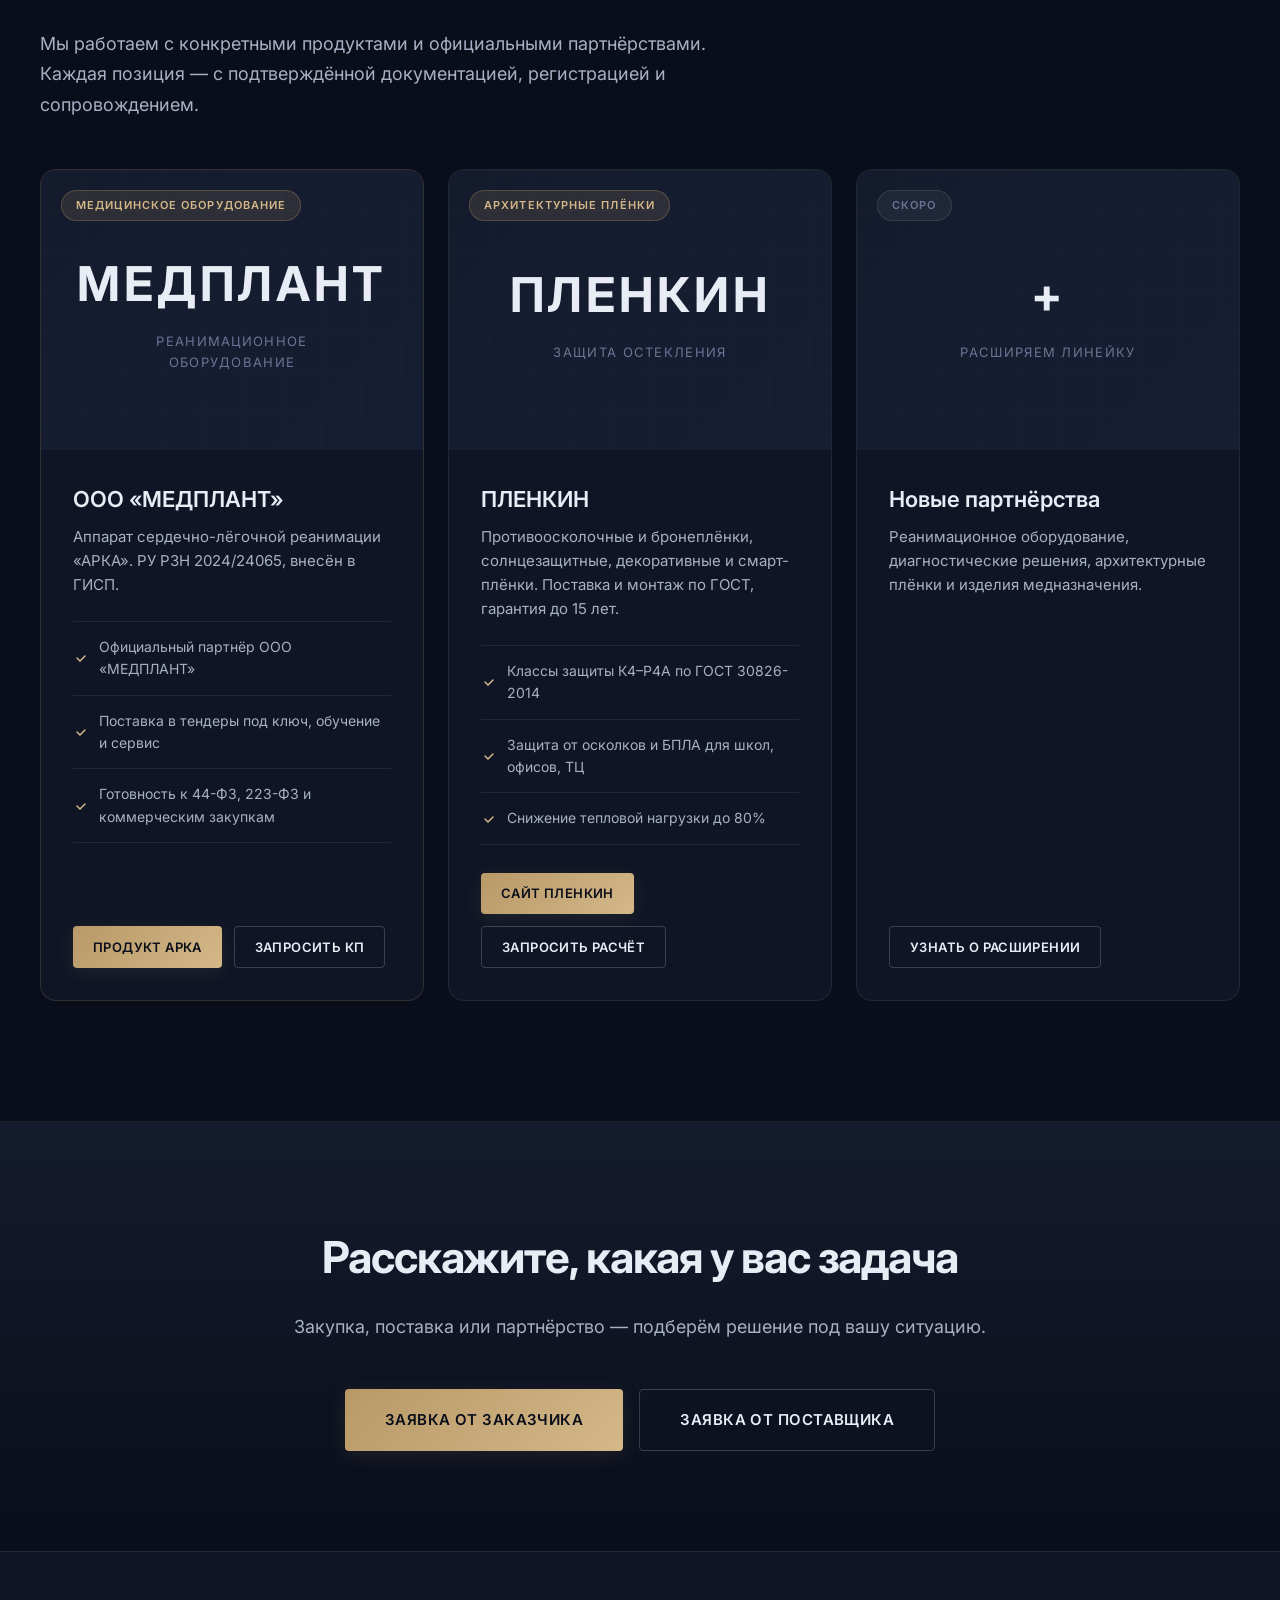
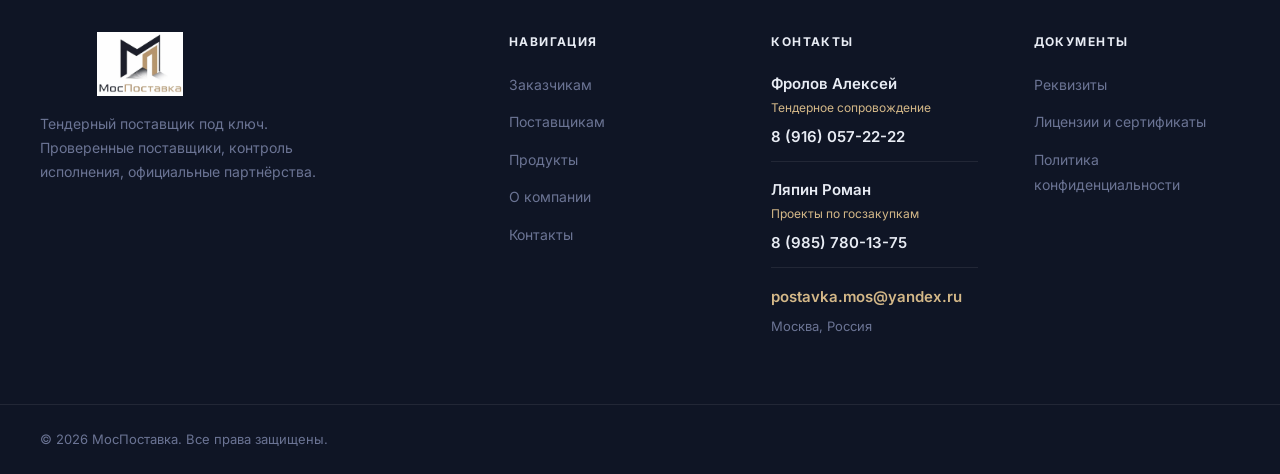
==== commit e607aef5: "Fix mobile: products card MEDPLANT, products-grid 1col on 768, slide max-width, footer contacts size" ====
--- a/index.html
+++ b/index.html
@@ -124,7 +124,7 @@
       </div>
       <div class="role-card">
         <div class="role-card__num">03 / Продукты</div>
-        <h3 class="role-card__title">АРКА, ПЛЕНКИН и новые партнёрства</h3>
+        <h3 class="role-card__title">МЕДПЛАНТ, ПЛЕНКИН и новые партнёрства</h3>
         <p class="role-card__text">Медицинское оборудование, архитектурные плёнки и смежные поставки. Каждая позиция — с документацией и сопровождением.</p>
         <a href="pages/products.html" class="role-card__link">Наши продукты &rarr;</a>
       </div>
--- a/css/styles.css
+++ b/css/styles.css
@@ -1267,6 +1267,7 @@
   .two-col { grid-template-columns: 1fr; }
   .tech-grid { grid-template-columns: 1fr; }
   .process { grid-template-columns: 1fr; }
+  .products-grid { grid-template-columns: 1fr; }
   .footer__inner { grid-template-columns: 1fr; gap: 40px; }
   .section { padding: 56px 0; }
   .roles { padding: 56px 0; }
@@ -1280,13 +1281,17 @@
   .slider-arrow { width: 40px; height: 40px; }
   .slide__buttons { flex-direction: column; }
   .slide__buttons .btn { width: 100%; }
-  .slide__title { font-size: clamp(1.5rem, 7vw, 2.25rem); }
+  .slide__title { font-size: clamp(1.5rem, 7vw, 2.25rem); max-width: 100%; }
   .slide__subtitle { font-size: clamp(1rem, 4vw, 1.375rem); }
-  .slide__text { font-size: 0.9375rem; }
+  .slide__text { font-size: 0.9375rem; max-width: 100%; }
   .slide__tag { font-size: 0.6875rem; padding: 6px 14px; margin-bottom: 20px; }
 
   .footer__logo { height: 52px; max-width: 160px; }
   .footer__col { word-break: break-word; }
+  .footer__person-name { font-size: 0.9375rem; }
+  .footer__person-role { font-size: 0.75rem; }
+  .footer__person-phone { font-size: 0.9375rem; }
+  .footer__email { font-size: 0.9375rem; }
 
   .form { padding: 24px; }
 
@@ -1362,6 +1367,11 @@
   .footer__desc { font-size: 0.8125rem; }
   .footer__heading { font-size: 0.6875rem; }
   .footer__links a, .footer__contacts a { font-size: 0.8125rem; }
+  .footer__person-name { font-size: 0.875rem !important; }
+  .footer__person-role { font-size: 0.6875rem !important; }
+  .footer__person-phone { font-size: 0.875rem !important; }
+  .footer__email { font-size: 0.875rem !important; }
+  .footer__city { font-size: 0.6875rem !important; }
 
   .section__cta,
   .cta-final__buttons,
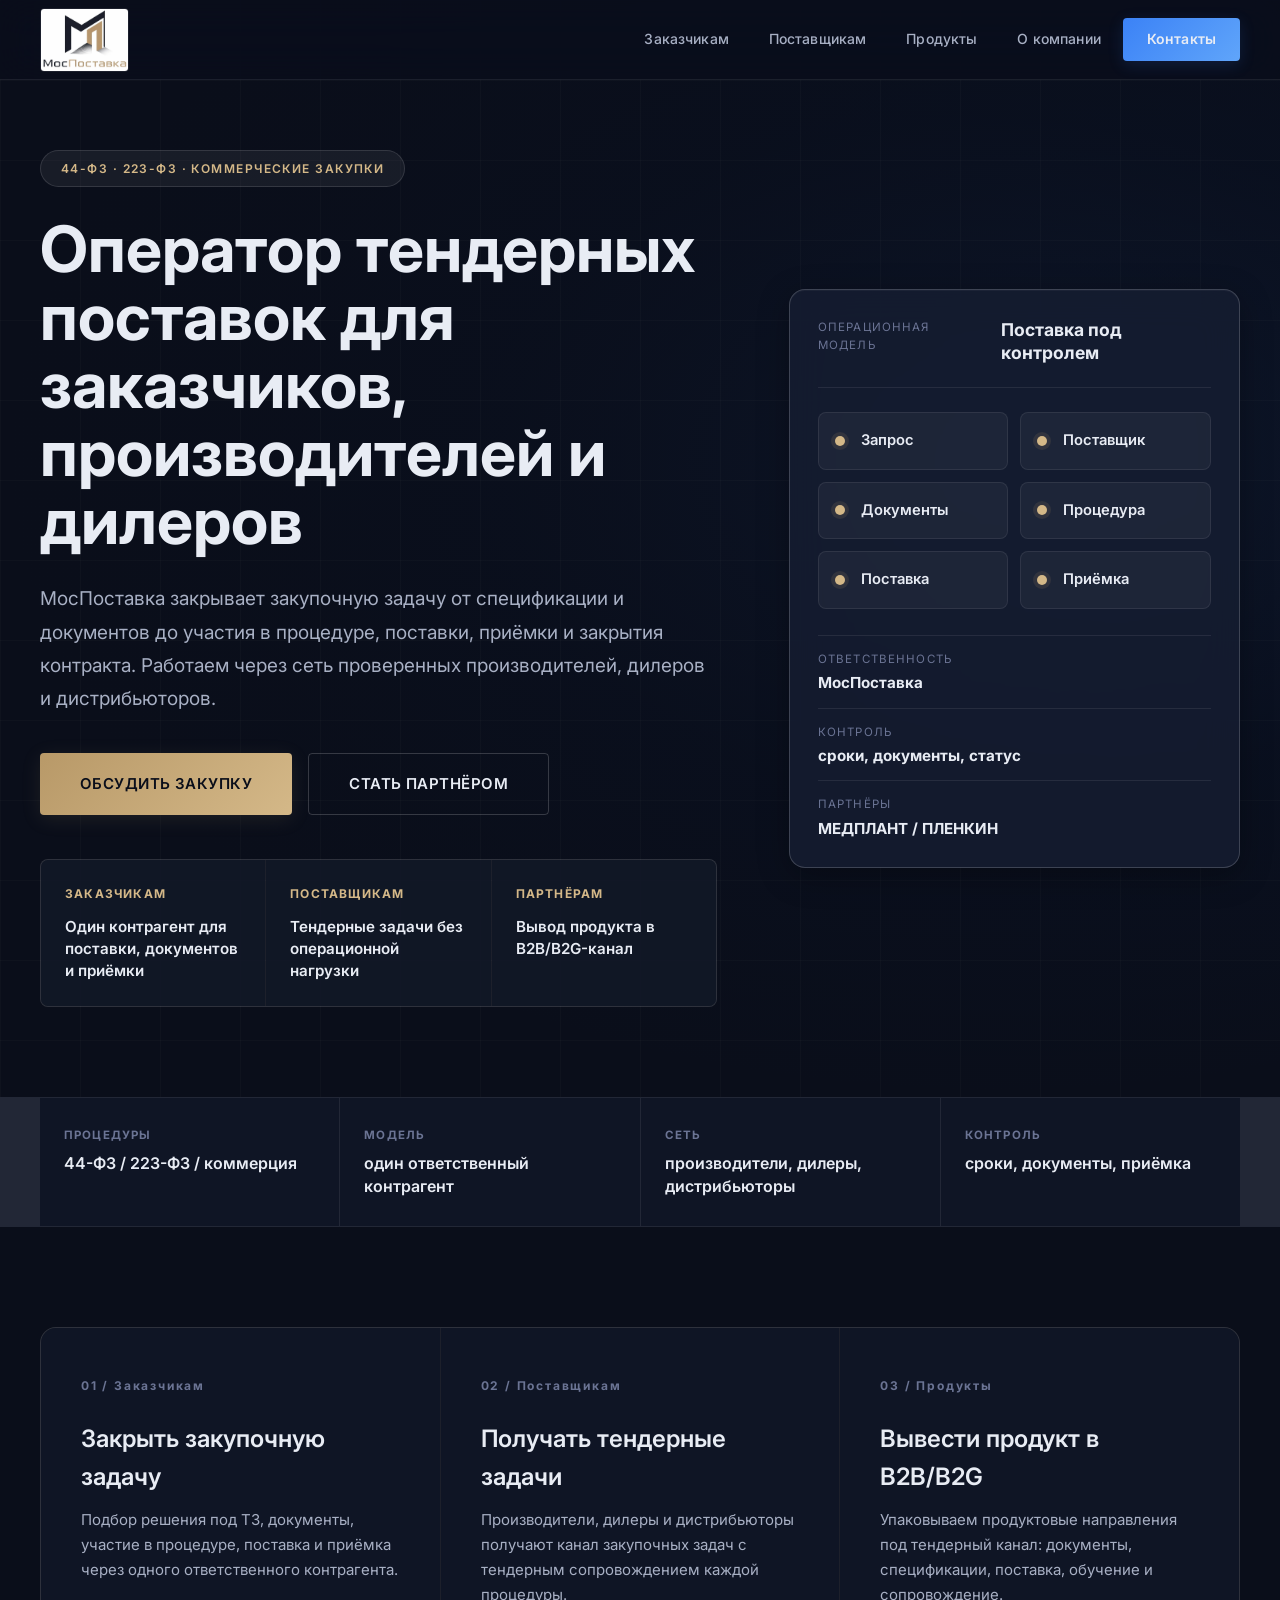
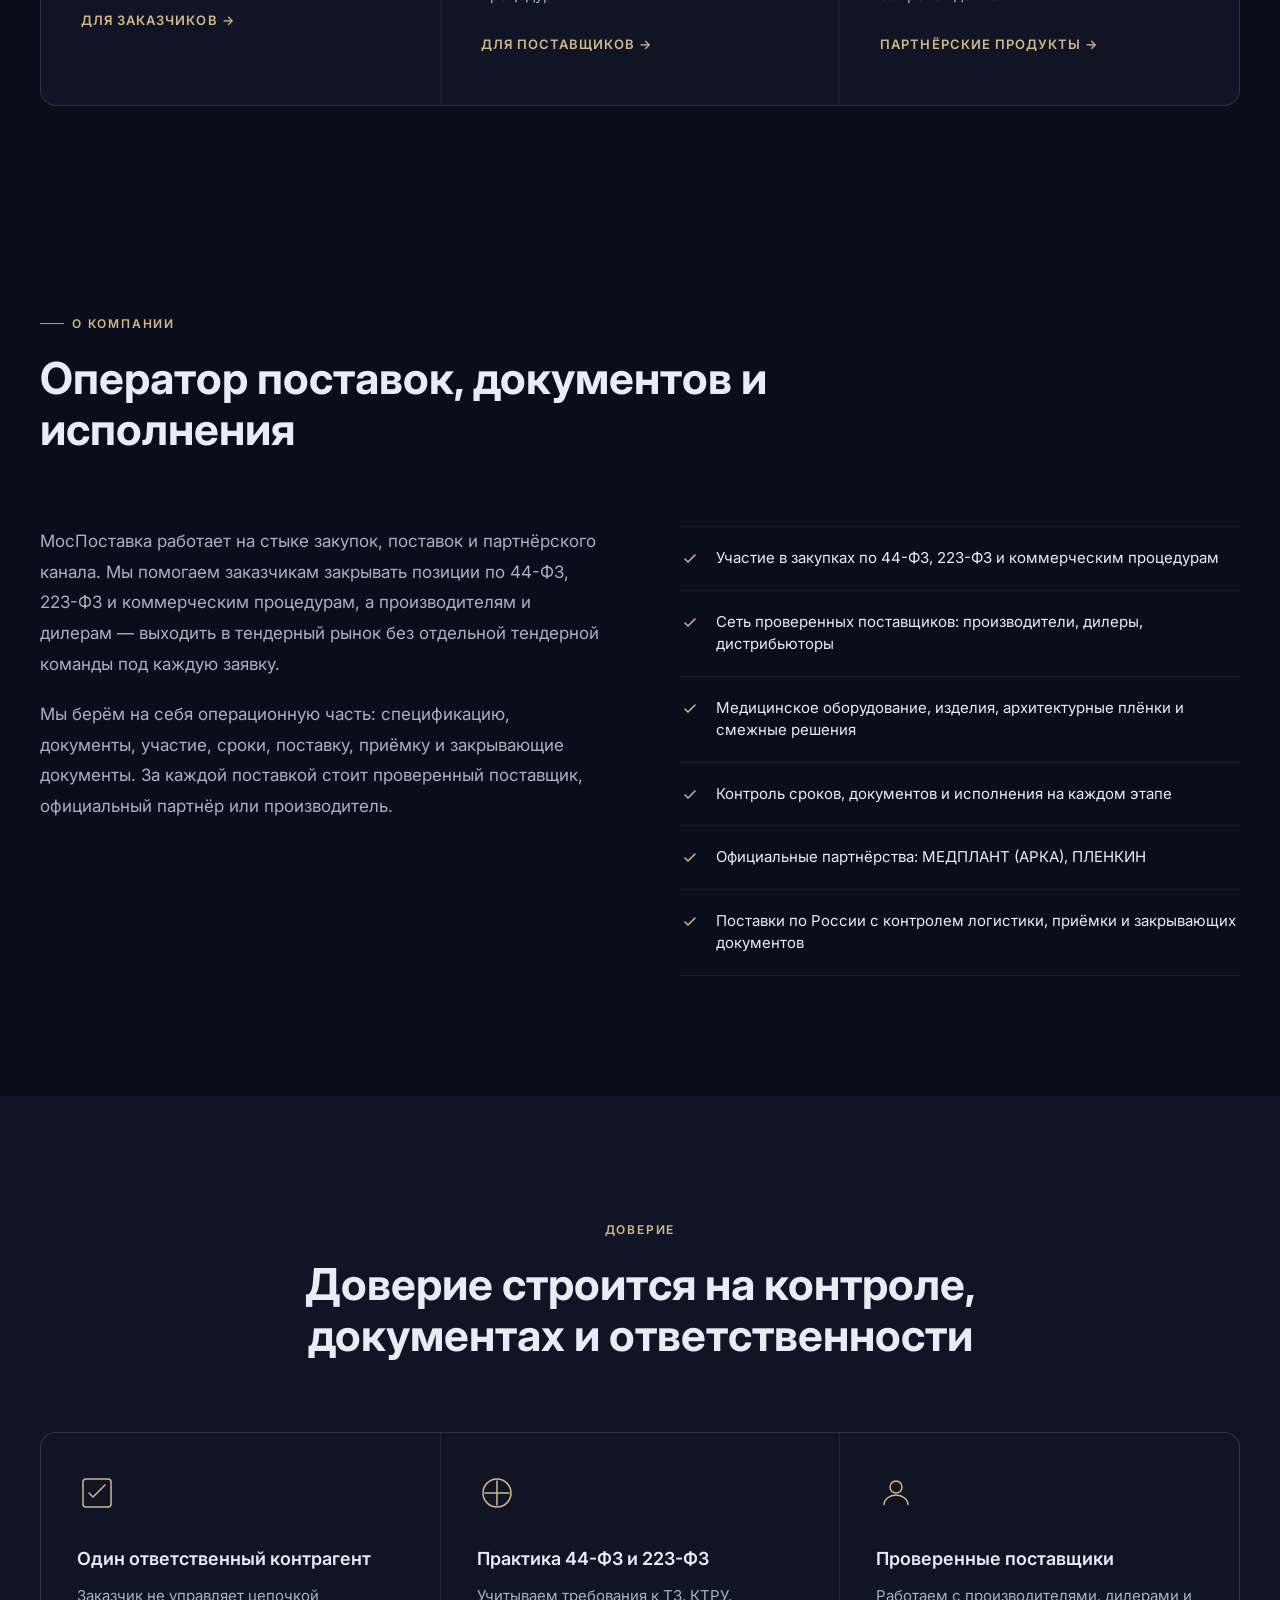
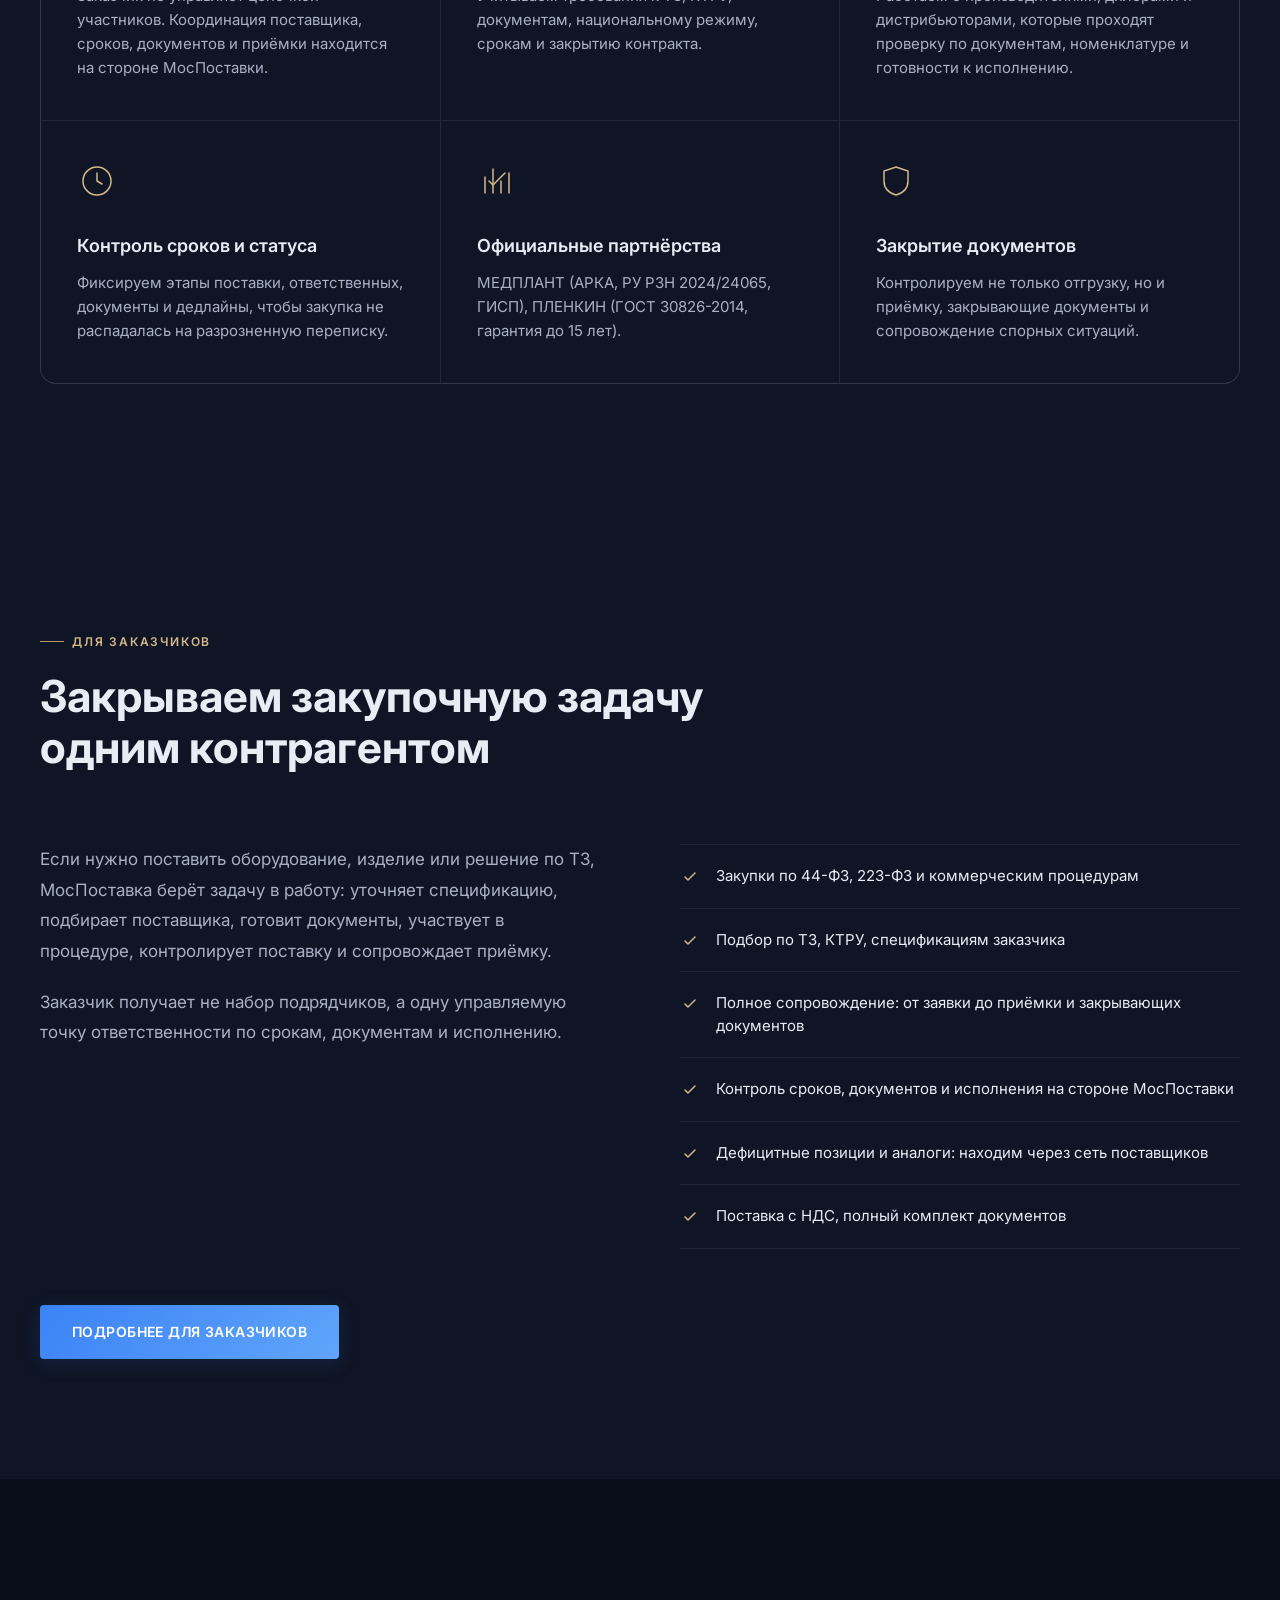
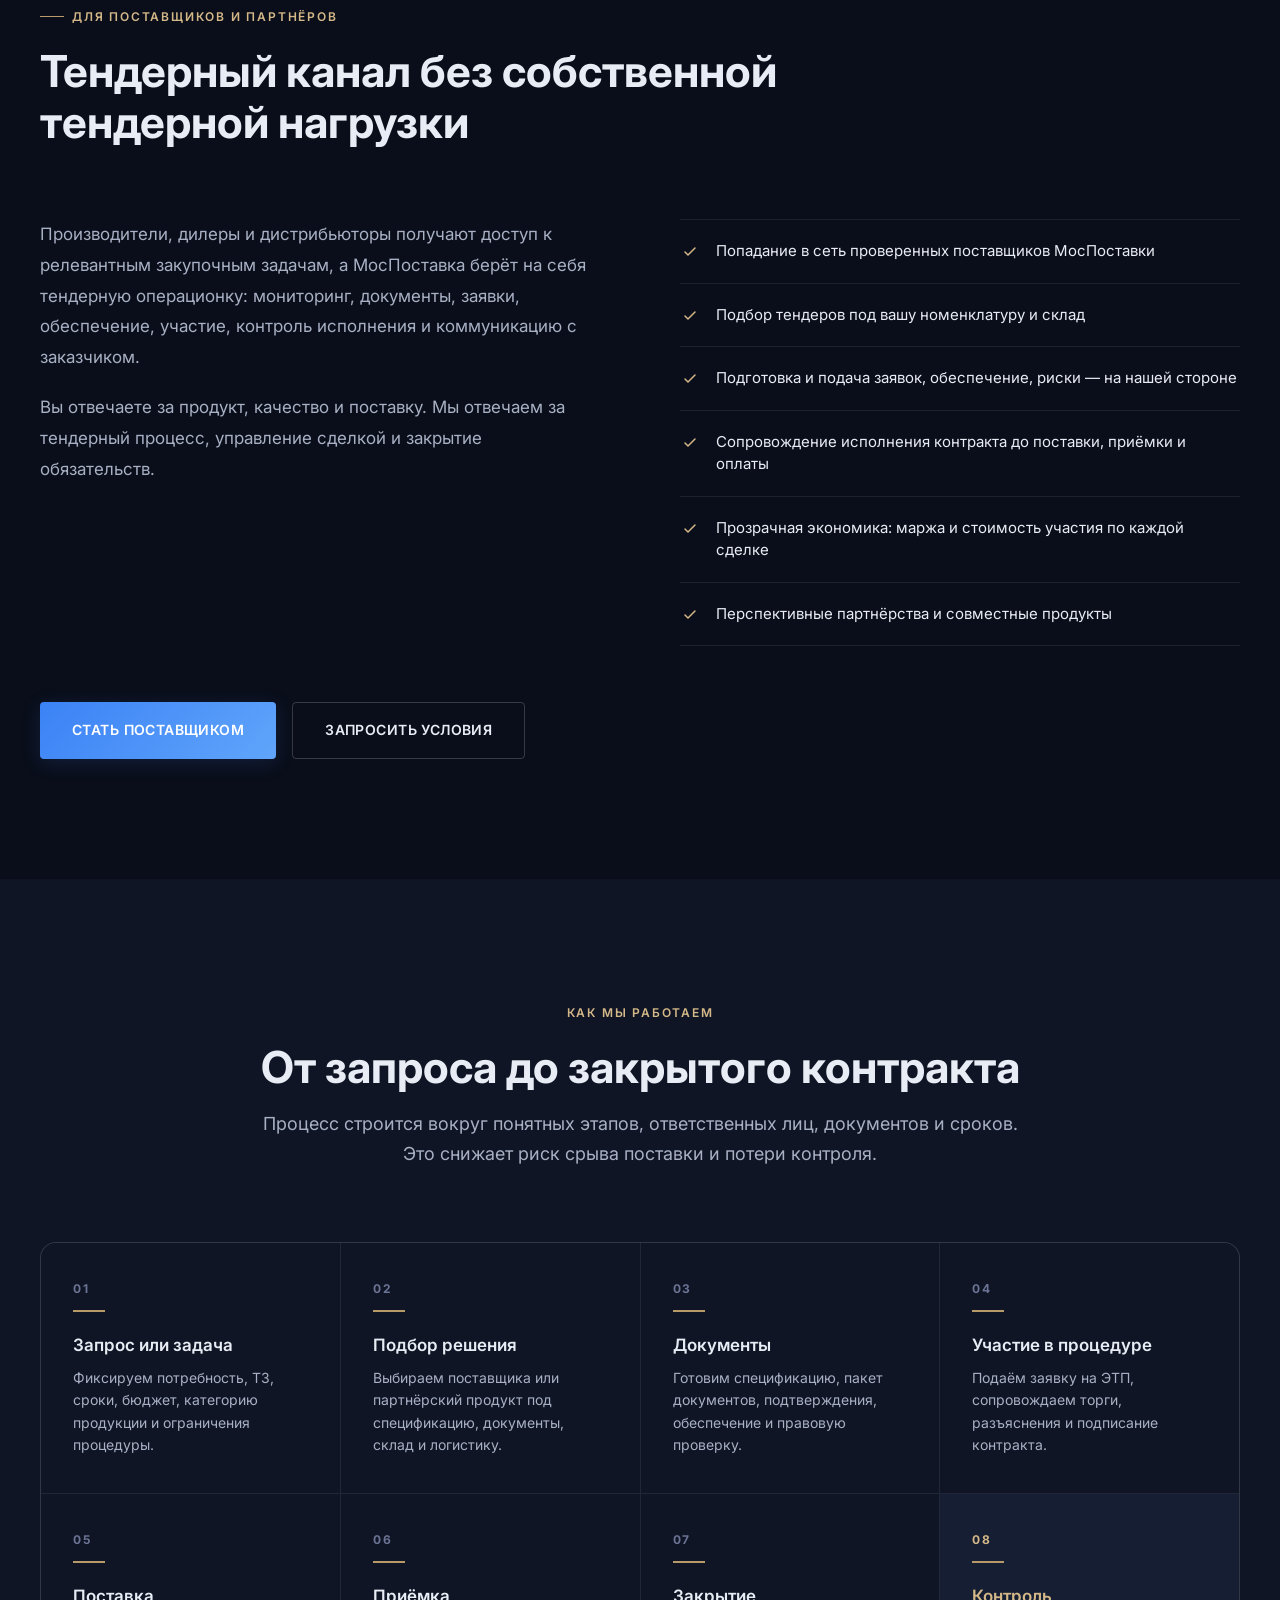
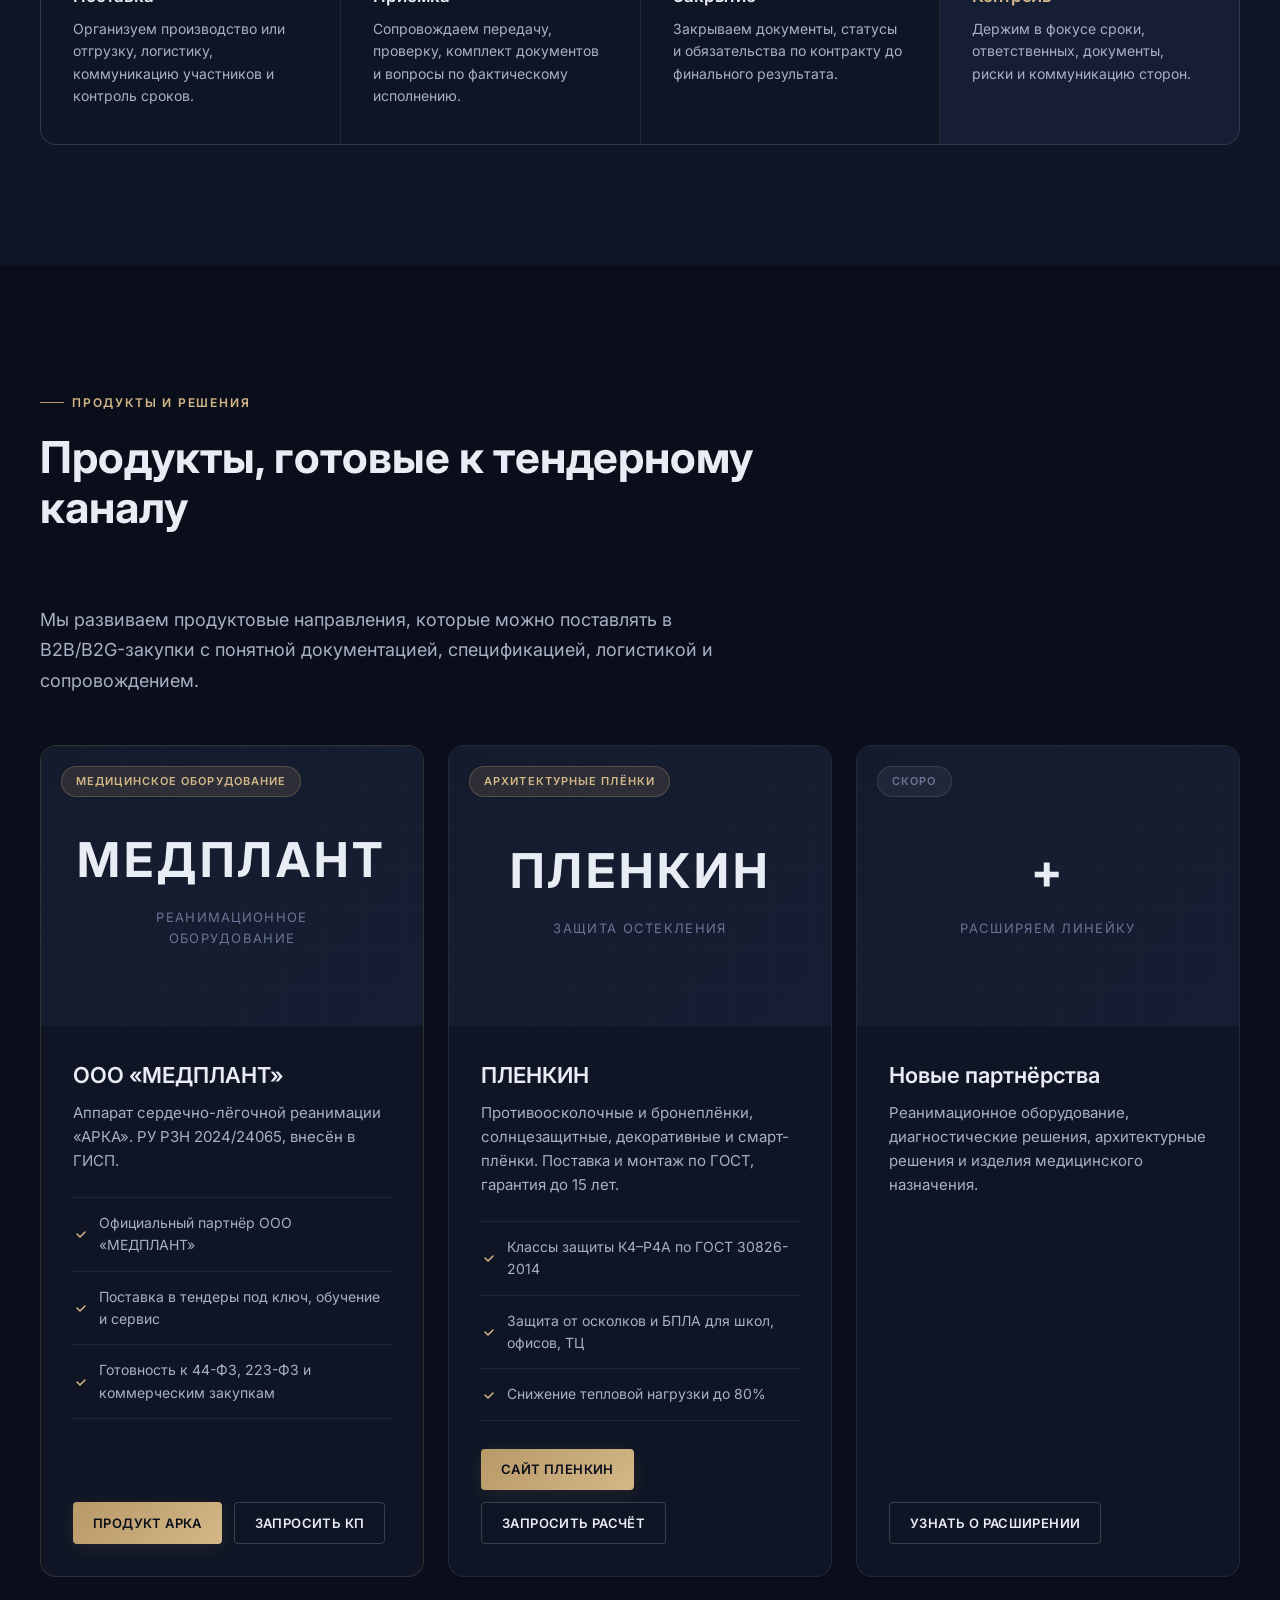
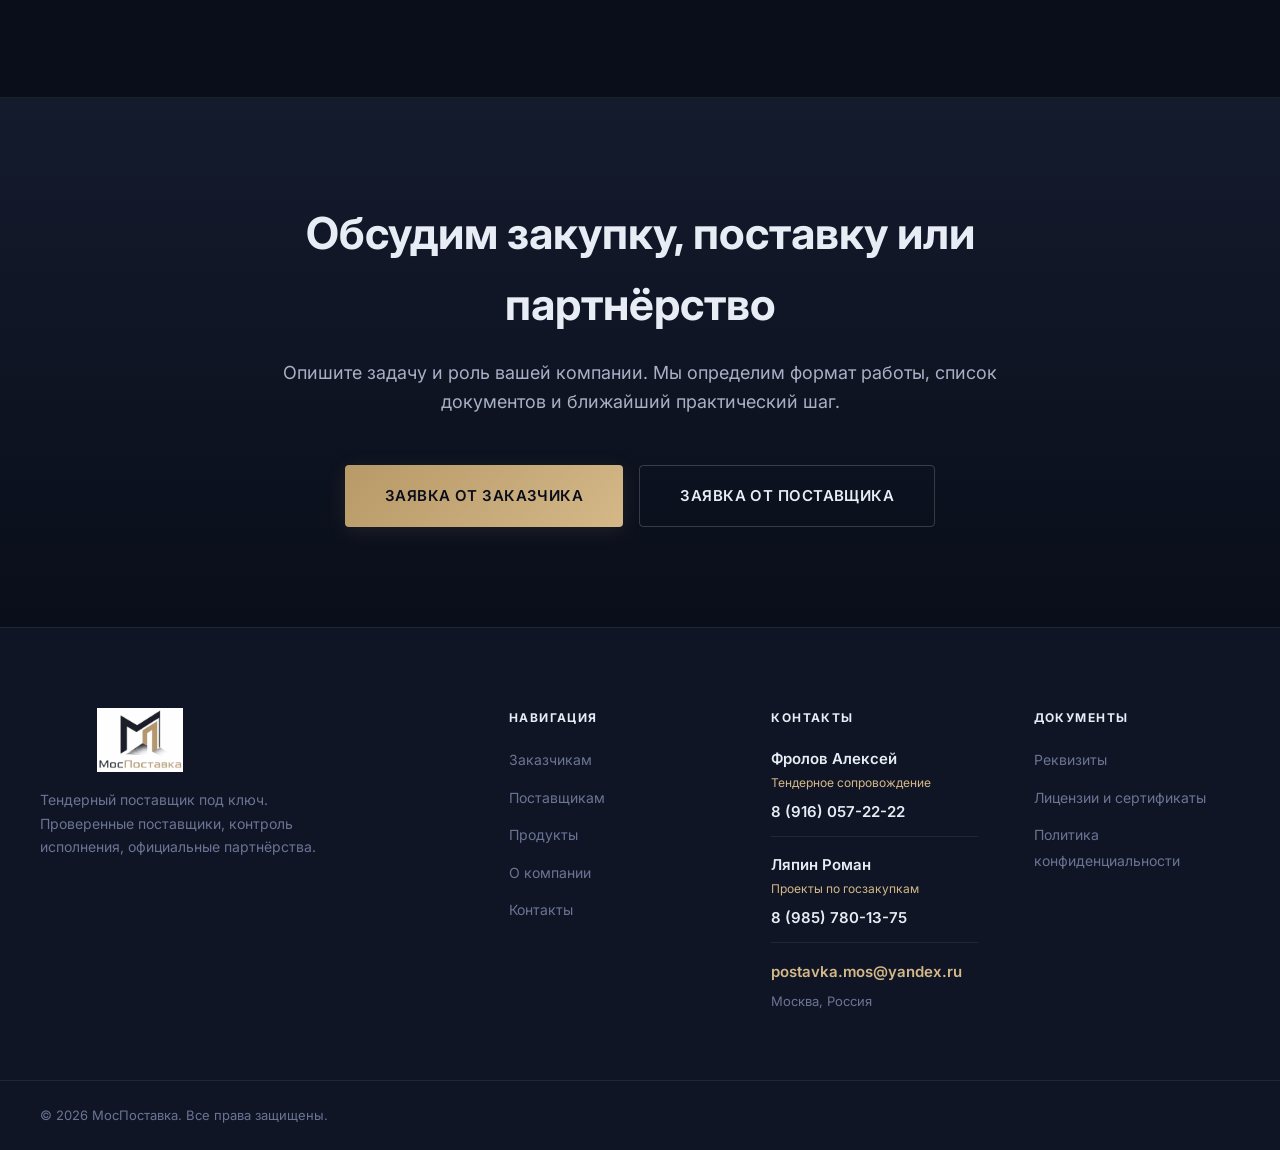
==== commit af8115b7: "Redesign site positioning" ====
--- a/index.html
+++ b/index.html
@@ -32,78 +32,64 @@
   </div>
 </header>
 
-<!-- ============ HERO — СЛАЙДЕР ============ -->
-<section class="hero-slider" id="heroSlider">
-  <div class="slider-track" id="sliderTrack">
-
-    <!-- Слайд 1: АРКА -->
-    <div class="slide slide--arka active">
-      <div class="slide__overlay"></div>
-      <div class="slide__content">
-        <div class="slide__tag">Официальный партнёр ООО «МЕДПЛАНТ»</div>
-        <h1 class="slide__title">Аппарат для проведения<br>сердечно-лёгочной реанимации</h1>
-        <div class="slide__subtitle">АРКА</div>
-        <div class="slide__buttons">
-          <a href="pages/arka.html" class="btn btn--gold btn--large">Перейти к продукту</a>
-          <a href="pages/contacts.html#customer-form" class="btn btn--ghost btn--large">Запросить спецификацию</a>
-        </div>
-      </div>
-    </div>
-
-    <!-- Слайд 2: Тендеры под ключ -->
-    <div class="slide slide--tender">
-      <div class="slide__overlay"></div>
-      <div class="slide__content">
-        <div class="slide__tag">Для заказчиков</div>
-        <h1 class="slide__title">Тендерные поставки<br>под ключ</h1>
-        <div class="slide__subtitle">44-ФЗ &middot; 223-ФЗ &middot; Коммерческие закупки</div>
-        <p class="slide__text">Подбираем поставщика, готовим пакет документов, участвуем в процедуре, поставляем и сопровождаем приёмку. Вы работаете с одним контрагентом.</p>
-        <div class="slide__buttons">
-          <a href="pages/customers.html" class="btn btn--primary btn--large">Я заказчик</a>
-        </div>
-      </div>
-    </div>
-
-    <!-- Слайд 3: Сеть поставщиков -->
-    <div class="slide slide--network">
-      <div class="slide__overlay"></div>
-      <div class="slide__content">
-        <div class="slide__tag">Для поставщиков и партнёров</div>
-        <h1 class="slide__title">Сеть проверенных<br>поставщиков</h1>
-        <div class="slide__subtitle">Производители &middot; Дилеры &middot; Дистрибьюторы</div>
-        <p class="slide__text">Вы фокусируетесь на продукте — мы на тендерном процессе. Поток задач под вашу номенклатуру, подготовка заявок, контроль исполнения.</p>
-        <div class="slide__buttons">
-          <a href="pages/suppliers.html" class="btn btn--primary btn--large">Стать поставщиком</a>
-        </div>
-      </div>
-    </div>
-
-    <!-- Слайд 4: ПЛЕНКИН -->
-    <div class="slide slide--plenkin">
-      <div class="slide__overlay"></div>
-      <div class="slide__content">
-        <div class="slide__tag">Архитектурные плёнки &middot; С 2009 года</div>
-        <h1 class="slide__title">Защищаем окна —<br>защищаем людей</h1>
-        <div class="slide__subtitle">ПЛЕНКИН</div>
-        <p class="slide__text">Противоосколочные и бронеплёнки К4–Р4А, солнцезащита, декор и смарт-плёнки. Поставка и монтаж по ГОСТ, гарантия до 15 лет. Москва и МО.</p>
-        <div class="slide__buttons">
-          <a href="https://plenkin.vercel.app" target="_blank" class="btn btn--gold btn--large">Перейти на сайт ПЛЕНКИН</a>
-          <a href="pages/contacts.html#customer-form" class="btn btn--ghost btn--large">Запросить расчёт</a>
-        </div>
-      </div>
-    </div>
-
-  </div>
-
-  <button class="slider-arrow slider-arrow--prev" id="sliderPrev" aria-label="Предыдущий слайд">
-    <svg width="24" height="24" viewBox="0 0 24 24" fill="none"><path d="M15 18l-6-6 6-6" stroke="currentColor" stroke-width="1.5" stroke-linecap="round" stroke-linejoin="round"/></svg>
-  </button>
-  <button class="slider-arrow slider-arrow--next" id="sliderNext" aria-label="Следующий слайд">
-    <svg width="24" height="24" viewBox="0 0 24 24" fill="none"><path d="M9 18l6-6-6-6" stroke="currentColor" stroke-width="1.5" stroke-linecap="round" stroke-linejoin="round"/></svg>
-  </button>
-
-  <div class="slider-dots" id="sliderDots"></div>
-  <div class="slider-progress" id="sliderProgress"></div>
+<!-- ============ HERO ============ -->
+<section class="hero" id="hero">
+  <div class="container hero__inner">
+    <div class="hero__content">
+      <div class="hero__tag">44-ФЗ &middot; 223-ФЗ &middot; коммерческие закупки</div>
+      <h1 class="hero__title">Оператор тендерных поставок для заказчиков, производителей и дилеров</h1>
+      <p class="hero__lead">МосПоставка закрывает закупочную задачу от спецификации и документов до участия в процедуре, поставки, приёмки и закрытия контракта. Работаем через сеть проверенных производителей, дилеров и дистрибьюторов.</p>
+      <div class="hero__buttons">
+        <a href="pages/contacts.html#customer-form" class="btn btn--gold btn--large">Обсудить закупку</a>
+        <a href="pages/contacts.html#supplier-form" class="btn btn--ghost btn--large">Стать партнёром</a>
+      </div>
+      <div class="hero__roles" aria-label="Основные сценарии работы">
+        <a href="pages/customers.html" class="hero-role">
+          <span>Заказчикам</span>
+          <strong>Один контрагент для поставки, документов и приёмки</strong>
+        </a>
+        <a href="pages/suppliers.html" class="hero-role">
+          <span>Поставщикам</span>
+          <strong>Тендерные задачи без операционной нагрузки</strong>
+        </a>
+        <a href="pages/products.html" class="hero-role">
+          <span>Партнёрам</span>
+          <strong>Вывод продукта в B2B/B2G-канал</strong>
+        </a>
+      </div>
+    </div>
+    <div class="hero__visual" aria-label="Схема операционного контроля поставки">
+      <div class="deal-card">
+        <div class="deal-card__head">
+          <span>Операционная модель</span>
+          <strong>Поставка под контролем</strong>
+        </div>
+        <div class="deal-flow">
+          <div class="deal-flow__item">Запрос</div>
+          <div class="deal-flow__item">Поставщик</div>
+          <div class="deal-flow__item">Документы</div>
+          <div class="deal-flow__item">Процедура</div>
+          <div class="deal-flow__item">Поставка</div>
+          <div class="deal-flow__item">Приёмка</div>
+        </div>
+        <div class="deal-card__meta">
+          <div><span>Ответственность</span><strong>МосПоставка</strong></div>
+          <div><span>Контроль</span><strong>сроки, документы, статус</strong></div>
+          <div><span>Партнёры</span><strong>МЕДПЛАНТ / ПЛЕНКИН</strong></div>
+        </div>
+      </div>
+    </div>
+  </div>
+</section>
+
+<!-- ============ БЫСТРЫЕ ДОКАЗАТЕЛЬСТВА ============ -->
+<section class="proof-strip">
+  <div class="container proof-strip__grid">
+    <div class="proof-item"><span>Процедуры</span><strong>44-ФЗ / 223-ФЗ / коммерция</strong></div>
+    <div class="proof-item"><span>Модель</span><strong>один ответственный контрагент</strong></div>
+    <div class="proof-item"><span>Сеть</span><strong>производители, дилеры, дистрибьюторы</strong></div>
+    <div class="proof-item"><span>Контроль</span><strong>сроки, документы, приёмка</strong></div>
+  </div>
 </section>
 
 <!-- ============ КРАТКО О КОМПАНИИ ============ -->
@@ -112,21 +98,21 @@
     <div class="roles__grid">
       <div class="role-card">
         <div class="role-card__num">01 / Заказчикам</div>
-        <h3 class="role-card__title">Тендерные поставки под ключ</h3>
-        <p class="role-card__text">От подбора спецификации до приёмки. Полное сопровождение контракта с контролем сроков и документов.</p>
-        <a href="pages/customers.html" class="role-card__link">Подробнее &rarr;</a>
+        <h3 class="role-card__title">Закрыть закупочную задачу</h3>
+        <p class="role-card__text">Подбор решения под ТЗ, документы, участие в процедуре, поставка и приёмка через одного ответственного контрагента.</p>
+        <a href="pages/customers.html" class="role-card__link">Для заказчиков &rarr;</a>
       </div>
       <div class="role-card">
         <div class="role-card__num">02 / Поставщикам</div>
-        <h3 class="role-card__title">Вход в сеть проверенных поставщиков</h3>
-        <p class="role-card__text">Поток тендерных задач под вашу номенклатуру. Мы берём операционную часть — вы фокусируетесь на продукте.</p>
-        <a href="pages/suppliers.html" class="role-card__link">Стать поставщиком &rarr;</a>
+        <h3 class="role-card__title">Получать тендерные задачи</h3>
+        <p class="role-card__text">Производители, дилеры и дистрибьюторы получают канал закупочных задач с тендерным сопровождением каждой процедуры.</p>
+        <a href="pages/suppliers.html" class="role-card__link">Для поставщиков &rarr;</a>
       </div>
       <div class="role-card">
         <div class="role-card__num">03 / Продукты</div>
-        <h3 class="role-card__title">МЕДПЛАНТ, ПЛЕНКИН и новые партнёрства</h3>
-        <p class="role-card__text">Медицинское оборудование, архитектурные плёнки и смежные поставки. Каждая позиция — с документацией и сопровождением.</p>
-        <a href="pages/products.html" class="role-card__link">Наши продукты &rarr;</a>
+        <h3 class="role-card__title">Вывести продукт в B2B/B2G</h3>
+        <p class="role-card__text">Упаковываем продуктовые направления под тендерный канал: документы, спецификации, поставка, обучение и сопровождение.</p>
+        <a href="pages/products.html" class="role-card__link">Партнёрские продукты &rarr;</a>
       </div>
     </div>
   </div>
@@ -137,12 +123,12 @@
   <div class="container">
     <div class="section__header">
       <span class="section__tag">О компании</span>
-      <h2 class="section__title">Практикующий поставщик в тендерах</h2>
+      <h2 class="section__title">Оператор поставок, документов и исполнения</h2>
     </div>
     <div class="two-col">
       <div class="two-col__text">
-        <p>МосПоставка — практикующий поставщик в государственных и коммерческих тендерах. Мы участвуем в закупках, сопровождаем поставки и работаем с сетью проверенных производителей, дилеров и дистрибьюторов.</p>
-        <p>За каждой поставкой стоит реальный производитель или официальный партнёр. Мы не работаем через «серые» схемы и не перекладываем ответственность на цепочку посредников. Контролируем сроки, документы и исполнение — от заявки до приёмки.</p>
+        <p>МосПоставка работает на стыке закупок, поставок и партнёрского канала. Мы помогаем заказчикам закрывать позиции по 44-ФЗ, 223-ФЗ и коммерческим процедурам, а производителям и дилерам — выходить в тендерный рынок без отдельной тендерной команды под каждую заявку.</p>
+        <p>Мы берём на себя операционную часть: спецификацию, документы, участие, сроки, поставку, приёмку и закрывающие документы. За каждой поставкой стоит проверенный поставщик, официальный партнёр или производитель.</p>
       </div>
       <ul class="feature-list">
         <li class="feature-list__item">
@@ -155,7 +141,7 @@
         </li>
         <li class="feature-list__item">
           <svg class="feature-list__icon" viewBox="0 0 20 20" fill="none"><path d="M5 10l3 3 7-7" stroke="currentColor" stroke-width="1.5" stroke-linecap="round" stroke-linejoin="round"/></svg>
-          <span>Медицинское оборудование, бронезащита, архитектурные плёнки</span>
+          <span>Медицинское оборудование, изделия, архитектурные плёнки и смежные решения</span>
         </li>
         <li class="feature-list__item">
           <svg class="feature-list__icon" viewBox="0 0 20 20" fill="none"><path d="M5 10l3 3 7-7" stroke="currentColor" stroke-width="1.5" stroke-linecap="round" stroke-linejoin="round"/></svg>
@@ -167,7 +153,7 @@
         </li>
         <li class="feature-list__item">
           <svg class="feature-list__icon" viewBox="0 0 20 20" fill="none"><path d="M5 10l3 3 7-7" stroke="currentColor" stroke-width="1.5" stroke-linecap="round" stroke-linejoin="round"/></svg>
-          <span>Поставки по всей России — от Калининграда до Дальнего Востока</span>
+          <span>Поставки по России с контролем логистики, приёмки и закрывающих документов</span>
         </li>
       </ul>
     </div>
@@ -179,28 +165,28 @@
   <div class="container">
     <div class="section__header section__header--center">
       <span class="section__tag">Доверие</span>
-      <h2 class="section__title">Почему нам доверяют</h2>
+      <h2 class="section__title">Доверие строится на контроле, документах и ответственности</h2>
     </div>
     <div class="tech-grid">
       <div class="tech-card">
         <svg class="tech-card__icon" viewBox="0 0 40 40" fill="none"><rect x="6" y="6" width="28" height="28" rx="3" stroke="currentColor" stroke-width="1.5"/><path d="M12 20l4 4 12-12" stroke="currentColor" stroke-width="1.5" stroke-linecap="round" stroke-linejoin="round"/></svg>
-        <h4 class="tech-card__title">Поставка с НДС</h4>
-        <p class="tech-card__text">Полный комплект закрывающих документов. Работаем по договору, с юрлицами и по типовым формам заказчика.</p>
+        <h4 class="tech-card__title">Один ответственный контрагент</h4>
+        <p class="tech-card__text">Заказчик не управляет цепочкой участников. Координация поставщика, сроков, документов и приёмки находится на стороне МосПоставки.</p>
       </div>
       <div class="tech-card">
         <svg class="tech-card__icon" viewBox="0 0 40 40" fill="none"><path d="M20 8v24M8 20h24" stroke="currentColor" stroke-width="1.5" stroke-linecap="round"/><circle cx="20" cy="20" r="14" stroke="currentColor" stroke-width="1.5"/></svg>
-        <h4 class="tech-card__title">Знаем 44-ФЗ и 223-ФЗ</h4>
-        <p class="tech-card__text">Нацрежим, КТРУ, обоснование НМЦК, запросы разъяснений, протокольные разногласия — на практике, не в теории.</p>
+        <h4 class="tech-card__title">Практика 44-ФЗ и 223-ФЗ</h4>
+        <p class="tech-card__text">Учитываем требования к ТЗ, КТРУ, документам, национальному режиму, срокам и закрытию контракта.</p>
       </div>
       <div class="tech-card">
         <svg class="tech-card__icon" viewBox="0 0 40 40" fill="none"><circle cx="20" cy="14" r="6" stroke="currentColor" stroke-width="1.5"/><path d="M8 32c0-6 6-10 12-10s12 4 12 10" stroke="currentColor" stroke-width="1.5"/></svg>
-        <h4 class="tech-card__title">Реальные производители</h4>
-        <p class="tech-card__text">За каждой поставкой — производитель или официальный дилер. Без «серых» схем и переплат через цепочку посредников.</p>
+        <h4 class="tech-card__title">Проверенные поставщики</h4>
+        <p class="tech-card__text">Работаем с производителями, дилерами и дистрибьюторами, которые проходят проверку по документам, номенклатуре и готовности к исполнению.</p>
       </div>
       <div class="tech-card">
         <svg class="tech-card__icon" viewBox="0 0 40 40" fill="none"><circle cx="20" cy="20" r="14" stroke="currentColor" stroke-width="1.5"/><path d="M20 12v8l5 3" stroke="currentColor" stroke-width="1.5" stroke-linecap="round"/></svg>
-        <h4 class="tech-card__title">Контроль сроков</h4>
-        <p class="tech-card__text">Дедлайны по контракту отслеживаем. Уведомления о приближении сроков. Претензионная работа — на нашей стороне.</p>
+        <h4 class="tech-card__title">Контроль сроков и статуса</h4>
+        <p class="tech-card__text">Фиксируем этапы поставки, ответственных, документы и дедлайны, чтобы закупка не распадалась на разрозненную переписку.</p>
       </div>
       <div class="tech-card">
         <svg class="tech-card__icon" viewBox="0 0 40 40" fill="none"><path d="M12 20l4 4 12-12" stroke="currentColor" stroke-width="1.5" stroke-linecap="round" stroke-linejoin="round"/><path d="M8 32V16M16 32V8M24 32V20M32 32V12" stroke="currentColor" stroke-width="1.5" stroke-linecap="round"/></svg>
@@ -209,8 +195,8 @@
       </div>
       <div class="tech-card">
         <svg class="tech-card__icon" viewBox="0 0 40 40" fill="none"><path d="M20 6l12 4v10c0 7-5 12-12 14-7-2-12-7-12-14V10l12-4z" stroke="currentColor" stroke-width="1.5"/></svg>
-        <h4 class="tech-card__title">Ответственность за результат</h4>
-        <p class="tech-card__text">Если что-то идёт не по плану — решаем за свой счёт, а не перекладываем на заказчика или поставщика.</p>
+        <h4 class="tech-card__title">Закрытие документов</h4>
+        <p class="tech-card__text">Контролируем не только отгрузку, но и приёмку, закрывающие документы и сопровождение спорных ситуаций.</p>
       </div>
     </div>
   </div>
@@ -221,12 +207,12 @@
   <div class="container">
     <div class="section__header">
       <span class="section__tag">Для заказчиков</span>
-      <h2 class="section__title">Тендерные поставки под ключ</h2>
+      <h2 class="section__title">Закрываем закупочную задачу одним контрагентом</h2>
     </div>
     <div class="two-col">
       <div class="two-col__text">
-        <p>Вам нужно закрыть позицию в закупке — мы берём задачу под ключ. Подбираем поставщика из проверенной сети, готовим спецификацию и пакет документов, участвуем в процедуре, поставляем и сопровождаем приёмку.</p>
-        <p>Вы работаете с одним контрагентом, а не с цепочкой посредников. Все этапы — от заявки до закрывающих документов — под контролем. Если что-то идёт не по плану, решаем за свой счёт.</p>
+        <p>Если нужно поставить оборудование, изделие или решение по ТЗ, МосПоставка берёт задачу в работу: уточняет спецификацию, подбирает поставщика, готовит документы, участвует в процедуре, контролирует поставку и сопровождает приёмку.</p>
+        <p>Заказчик получает не набор подрядчиков, а одну управляемую точку ответственности по срокам, документам и исполнению.</p>
       </div>
       <ul class="feature-list">
         <li class="feature-list__item">
@@ -243,7 +229,7 @@
         </li>
         <li class="feature-list__item">
           <svg class="feature-list__icon" viewBox="0 0 20 20" fill="none"><path d="M5 10l3 3 7-7" stroke="currentColor" stroke-width="1.5" stroke-linecap="round" stroke-linejoin="round"/></svg>
-          <span>Контроль сроков: дедлайны, статусы, документы — в одном месте</span>
+          <span>Контроль сроков, документов и исполнения на стороне МосПоставки</span>
         </li>
         <li class="feature-list__item">
           <svg class="feature-list__icon" viewBox="0 0 20 20" fill="none"><path d="M5 10l3 3 7-7" stroke="currentColor" stroke-width="1.5" stroke-linecap="round" stroke-linejoin="round"/></svg>
@@ -266,7 +252,7 @@
   <div class="container">
     <div class="section__header">
       <span class="section__tag">Для поставщиков и партнёров</span>
-      <h2 class="section__title">Как попасть в сеть проверенных поставщиков</h2>
+      <h2 class="section__title">Тендерный канал без собственной тендерной нагрузки</h2>
     </div>
     <div class="two-col two-col--reverse">
       <ul class="feature-list">
@@ -284,7 +270,7 @@
         </li>
         <li class="feature-list__item">
           <svg class="feature-list__icon" viewBox="0 0 20 20" fill="none"><path d="M5 10l3 3 7-7" stroke="currentColor" stroke-width="1.5" stroke-linecap="round" stroke-linejoin="round"/></svg>
-          <span>Контроль исполнения контракта и сопровождение до приёмки</span>
+          <span>Сопровождение исполнения контракта до поставки, приёмки и оплаты</span>
         </li>
         <li class="feature-list__item">
           <svg class="feature-list__icon" viewBox="0 0 20 20" fill="none"><path d="M5 10l3 3 7-7" stroke="currentColor" stroke-width="1.5" stroke-linecap="round" stroke-linejoin="round"/></svg>
@@ -296,8 +282,8 @@
         </li>
       </ul>
       <div class="two-col__text">
-        <p>Вы производите или поставляете продукцию и хотите заходить в тендеры без операционной нагрузки: без ручного мониторинга площадок, без юриста на каждую заявку, без просроченных контрактов. Мы берём тендерный процесс на себя — вы фокусируетесь на продукте.</p>
-        <p>Мы отбираем поставщиков в сеть, проверяем и сопровождаем. Вы получаете поток задач под свою номенклатуру, готовые заявки и контроль исполнения. Экономика каждой сделки прозрачна — вы видите маржу и стоимость участия до принятия решения.</p>
+        <p>Производители, дилеры и дистрибьюторы получают доступ к релевантным закупочным задачам, а МосПоставка берёт на себя тендерную операционку: мониторинг, документы, заявки, обеспечение, участие, контроль исполнения и коммуникацию с заказчиком.</p>
+        <p>Вы отвечаете за продукт, качество и поставку. Мы отвечаем за тендерный процесс, управление сделкой и закрытие обязательств.</p>
       </div>
     </div>
     <div class="section__cta">
@@ -312,49 +298,49 @@
   <div class="container">
     <div class="section__header section__header--center">
       <span class="section__tag">Как мы работаем</span>
-      <h2 class="section__title">Путь от запроса до исполнения контракта</h2>
-      <p class="section__lead">Один процесс — для заказчика и для поставщика. Каждый этап под контролем. Если что-то идёт не по плану — решаем, а не ищем, на кого переложить.</p>
+      <h2 class="section__title">От запроса до закрытого контракта</h2>
+      <p class="section__lead">Процесс строится вокруг понятных этапов, ответственных лиц, документов и сроков. Это снижает риск срыва поставки и потери контроля.</p>
     </div>
     <div class="process">
       <div class="process__step">
         <div class="process__num">01</div>
-        <h4 class="process__title">Запрос</h4>
-        <p class="process__text">Заказчик формирует потребность или мы находим подходящую закупку под номенклатуру поставщика.</p>
+        <h4 class="process__title">Запрос или задача</h4>
+        <p class="process__text">Фиксируем потребность, ТЗ, сроки, бюджет, категорию продукции и ограничения процедуры.</p>
       </div>
       <div class="process__step">
         <div class="process__num">02</div>
-        <h4 class="process__title">Отбор поставщика</h4>
-        <p class="process__text">Из проверенной сети выбираем исполнителя под позицию, склад и логистику.</p>
+        <h4 class="process__title">Подбор решения</h4>
+        <p class="process__text">Выбираем поставщика или партнёрский продукт под спецификацию, документы, склад и логистику.</p>
       </div>
       <div class="process__step">
         <div class="process__num">03</div>
-        <h4 class="process__title">Подготовка заявки</h4>
-        <p class="process__text">Спецификация, ТЗ / КТРУ, обеспечение, правовая проверка.</p>
+        <h4 class="process__title">Документы</h4>
+        <p class="process__text">Готовим спецификацию, пакет документов, подтверждения, обеспечение и правовую проверку.</p>
       </div>
       <div class="process__step">
         <div class="process__num">04</div>
-        <h4 class="process__title">Участие и выигрыш</h4>
-        <p class="process__text">Подача на ЭТП, торги, подписание контракта.</p>
+        <h4 class="process__title">Участие в процедуре</h4>
+        <p class="process__text">Подаём заявку на ЭТП, сопровождаем торги, разъяснения и подписание контракта.</p>
       </div>
       <div class="process__step">
         <div class="process__num">05</div>
         <h4 class="process__title">Поставка</h4>
-        <p class="process__text">Производство, отгрузка, логистика, приёмка, закрывающие документы.</p>
+        <p class="process__text">Организуем производство или отгрузку, логистику, коммуникацию участников и контроль сроков.</p>
       </div>
       <div class="process__step">
         <div class="process__num">06</div>
-        <h4 class="process__title">Контроль исполнения</h4>
-        <p class="process__text">Сроки, статусы, уведомления, претензионная работа.</p>
+        <h4 class="process__title">Приёмка</h4>
+        <p class="process__text">Сопровождаем передачу, проверку, комплект документов и вопросы по фактическому исполнению.</p>
       </div>
       <div class="process__step">
         <div class="process__num">07</div>
-        <h4 class="process__title">Результат</h4>
-        <p class="process__text">Заказчик получил поставку, поставщик получил оплату, документы закрыты.</p>
+        <h4 class="process__title">Закрытие</h4>
+        <p class="process__text">Закрываем документы, статусы и обязательства по контракту до финального результата.</p>
       </div>
       <div class="process__step" style="background: var(--color-surface);">
         <div class="process__num" style="color: var(--color-gold-2);">08</div>
-        <h4 class="process__title" style="color: var(--color-gold-2);">Гарантия</h4>
-        <p class="process__text">Если что-то пошло не по плану — решаем за свой счёт, а не перекладываем на заказчика или поставщика.</p>
+        <h4 class="process__title" style="color: var(--color-gold-2);">Контроль</h4>
+        <p class="process__text">Держим в фокусе сроки, ответственных, документы, риски и коммуникацию сторон.</p>
       </div>
     </div>
   </div>
@@ -365,10 +351,10 @@
   <div class="container">
     <div class="section__header">
       <span class="section__tag">Продукты и решения</span>
-      <h2 class="section__title">Продукты и партнёрства</h2>
+      <h2 class="section__title">Продукты, готовые к тендерному каналу</h2>
     </div>
     <p style="font-size: 1.125rem; color: var(--color-text-2); max-width: 680px; margin-bottom: 48px; line-height: 1.7;">
-      Мы работаем с конкретными продуктами и официальными партнёрствами. Каждая позиция — с подтверждённой документацией, регистрацией и сопровождением.
+      Мы развиваем продуктовые направления, которые можно поставлять в B2B/B2G-закупки с понятной документацией, спецификацией, логистикой и сопровождением.
     </p>
     <div class="products-grid">
       <div class="product-card product-card--featured">
@@ -425,7 +411,7 @@
         </div>
         <div class="product-card__body">
           <h4 class="product-card__title">Новые партнёрства</h4>
-          <p class="product-card__desc">Реанимационное оборудование, диагностические решения, архитектурные плёнки и изделия медназначения.</p>
+          <p class="product-card__desc">Реанимационное оборудование, диагностические решения, архитектурные решения и изделия медицинского назначения.</p>
           <div class="product-card__cta">
             <a href="pages/products.html" class="btn btn--ghost btn--small">Узнать о расширении</a>
           </div>
@@ -439,8 +425,8 @@
 <section class="section--cta-final" id="cta">
   <div class="container">
     <div class="cta-final">
-      <h2 class="cta-final__title">Расскажите, какая у вас задача</h2>
-      <p class="cta-final__text">Закупка, поставка или партнёрство — подберём решение под вашу ситуацию.</p>
+      <h2 class="cta-final__title">Обсудим закупку, поставку или партнёрство</h2>
+      <p class="cta-final__text">Опишите задачу и роль вашей компании. Мы определим формат работы, список документов и ближайший практический шаг.</p>
       <div class="cta-final__buttons">
         <a href="pages/contacts.html#customer-form" class="btn btn--gold btn--large">Заявка от заказчика</a>
         <a href="pages/contacts.html#supplier-form" class="btn btn--ghost btn--large">Заявка от поставщика</a>
@@ -489,9 +475,9 @@
       <div class="footer__col">
         <h5 class="footer__heading">Документы</h5>
         <ul class="footer__links">
-          <li><a href="#">Реквизиты</a></li>
-          <li><a href="#">Лицензии и сертификаты</a></li>
-          <li><a href="#">Политика конфиденциальности</a></li>
+          <li><a href="pages/documents.html#requisites">Реквизиты</a></li>
+          <li><a href="pages/documents.html#certificates">Лицензии и сертификаты</a></li>
+          <li><a href="pages/documents.html#privacy">Политика конфиденциальности</a></li>
         </ul>
       </div>
     </div>
--- a/css/styles.css
+++ b/css/styles.css
@@ -231,7 +231,249 @@
 .btn--small { padding: 10px 20px; font-size: 0.8125rem; }
 
 /* ============================
-   HERO — СЛАЙДЕР
+   HERO
+   ============================ */
+.hero {
+  position: relative;
+  min-height: calc(100vh - var(--header-h));
+  padding: 150px 0 90px;
+  overflow: hidden;
+  background:
+    linear-gradient(90deg, rgba(10, 14, 26, 0.96) 0%, rgba(10, 14, 26, 0.82) 54%, rgba(10, 14, 26, 0.68) 100%),
+    radial-gradient(ellipse at 78% 42%, rgba(59, 130, 246, 0.24) 0%, rgba(6, 26, 61, 0.42) 38%, transparent 70%),
+    var(--color-bg);
+}
+
+.hero::before {
+  content: '';
+  position: absolute;
+  inset: 0;
+  background-image:
+    linear-gradient(rgba(255,255,255,0.018) 1px, transparent 1px),
+    linear-gradient(90deg, rgba(255,255,255,0.018) 1px, transparent 1px);
+  background-size: 80px 80px;
+  pointer-events: none;
+}
+
+.hero__inner {
+  position: relative;
+  z-index: 1;
+  display: grid;
+  grid-template-columns: minmax(0, 1.05fr) minmax(360px, 0.7fr);
+  gap: 72px;
+  align-items: center;
+}
+
+.hero__tag {
+  display: inline-flex;
+  align-items: center;
+  padding: 8px 20px;
+  background: rgba(255, 255, 255, 0.06);
+  border: 1px solid rgba(255, 255, 255, 0.12);
+  border-radius: 100px;
+  font-size: 0.75rem;
+  font-weight: 600;
+  color: var(--color-gold-2);
+  margin-bottom: 28px;
+  text-transform: uppercase;
+  letter-spacing: 0.12em;
+}
+
+.hero__title {
+  max-width: 860px;
+  font-size: clamp(2.25rem, 5vw, 4.6rem);
+  line-height: 1.06;
+  font-weight: 700;
+  color: var(--color-text);
+  margin-bottom: 28px;
+  letter-spacing: 0;
+}
+
+.hero__lead {
+  max-width: 720px;
+  font-size: clamp(1rem, 1.5vw, 1.1875rem);
+  line-height: 1.75;
+  color: var(--color-text-2);
+  margin-bottom: 38px;
+}
+
+.hero__buttons {
+  display: flex;
+  flex-wrap: wrap;
+  gap: 16px;
+  margin-bottom: 44px;
+}
+
+.hero__roles {
+  display: grid;
+  grid-template-columns: repeat(3, 1fr);
+  gap: 1px;
+  background: var(--color-border);
+  border: 1px solid var(--color-border);
+  border-radius: var(--radius-md);
+  overflow: hidden;
+  max-width: 860px;
+}
+
+.hero-role {
+  min-height: 132px;
+  padding: 24px;
+  background: rgba(15, 21, 37, 0.86);
+  transition: all var(--transition-fast);
+}
+
+.hero-role:hover {
+  background: var(--color-surface);
+}
+
+.hero-role span {
+  display: block;
+  color: var(--color-gold-2);
+  font-size: 0.75rem;
+  font-weight: 700;
+  text-transform: uppercase;
+  letter-spacing: 0.1em;
+  margin-bottom: 12px;
+}
+
+.hero-role strong {
+  display: block;
+  color: var(--color-text);
+  font-size: 0.95rem;
+  line-height: 1.45;
+  font-weight: 600;
+}
+
+.hero__visual {
+  align-self: stretch;
+  display: flex;
+  align-items: center;
+}
+
+.deal-card {
+  width: 100%;
+  background: rgba(22, 30, 51, 0.78);
+  border: 1px solid var(--color-border-hover);
+  border-radius: var(--radius-lg);
+  box-shadow: var(--shadow-card);
+  padding: 28px;
+  backdrop-filter: blur(18px);
+  -webkit-backdrop-filter: blur(18px);
+}
+
+.deal-card__head {
+  display: flex;
+  justify-content: space-between;
+  gap: 20px;
+  align-items: flex-start;
+  padding-bottom: 22px;
+  border-bottom: 1px solid var(--color-border);
+  margin-bottom: 24px;
+}
+
+.deal-card__head span,
+.deal-card__meta span {
+  display: block;
+  font-size: 0.72rem;
+  color: var(--color-text-3);
+  text-transform: uppercase;
+  letter-spacing: 0.1em;
+}
+
+.deal-card__head strong {
+  color: var(--color-text);
+  font-size: 1.1rem;
+  line-height: 1.35;
+}
+
+.deal-flow {
+  display: grid;
+  grid-template-columns: repeat(2, 1fr);
+  gap: 12px;
+  margin-bottom: 26px;
+}
+
+.deal-flow__item {
+  position: relative;
+  padding: 16px 16px 16px 42px;
+  background: rgba(255, 255, 255, 0.045);
+  border: 1px solid var(--color-border);
+  border-radius: var(--radius-md);
+  color: var(--color-text);
+  font-size: 0.92rem;
+  font-weight: 600;
+}
+
+.deal-flow__item::before {
+  content: '';
+  position: absolute;
+  left: 16px;
+  top: 50%;
+  width: 10px;
+  height: 10px;
+  border-radius: 50%;
+  transform: translateY(-50%);
+  background: var(--color-gold-2);
+  box-shadow: 0 0 0 4px var(--color-gold-glow);
+}
+
+.deal-card__meta {
+  display: grid;
+  gap: 14px;
+}
+
+.deal-card__meta div {
+  padding: 14px 0 0;
+  border-top: 1px solid var(--color-border);
+}
+
+.deal-card__meta strong {
+  display: block;
+  color: var(--color-text);
+  margin-top: 4px;
+  font-size: 0.95rem;
+  line-height: 1.4;
+}
+
+.proof-strip {
+  background: var(--color-bg-2);
+  border-top: 1px solid var(--color-border);
+  border-bottom: 1px solid var(--color-border);
+}
+
+.proof-strip__grid {
+  display: grid;
+  grid-template-columns: repeat(4, 1fr);
+  gap: 1px;
+  background: var(--color-border);
+}
+
+.proof-item {
+  min-height: 112px;
+  padding: 28px 24px;
+  background: var(--color-bg-2);
+}
+
+.proof-item span {
+  display: block;
+  margin-bottom: 8px;
+  color: var(--color-text-3);
+  font-size: 0.72rem;
+  text-transform: uppercase;
+  letter-spacing: 0.1em;
+  font-weight: 700;
+}
+
+.proof-item strong {
+  display: block;
+  color: var(--color-text);
+  font-size: 1rem;
+  line-height: 1.45;
+  font-weight: 600;
+}
+
+/* ============================
+   HERO — СЛАЙДЕР (legacy)
    ============================ */
 .hero-slider {
   position: relative;
@@ -331,7 +573,7 @@
   font-size: clamp(2rem, 5.5vw, 4.25rem);
   font-weight: 700;
   line-height: 1.08;
-  letter-spacing: -0.03em;
+  letter-spacing: 0;
   color: var(--color-text);
   margin-bottom: 24px;
   max-width: 760px;
@@ -486,7 +728,7 @@
   font-weight: 600;
   color: var(--color-text);
   margin-bottom: 12px;
-  letter-spacing: -0.01em;
+  letter-spacing: 0;
 }
 
 .role-card__text {
@@ -562,7 +804,7 @@
 .section__title {
   font-size: clamp(1.875rem, 4vw, 2.75rem);
   font-weight: 700;
-  letter-spacing: -0.025em;
+  letter-spacing: 0;
   color: var(--color-text);
   margin-bottom: 16px;
   line-height: 1.15;
@@ -665,7 +907,7 @@
   font-weight: 600;
   color: var(--color-text);
   margin-bottom: 10px;
-  letter-spacing: -0.01em;
+  letter-spacing: 0;
 }
 
 .tech-card__text {
@@ -863,7 +1105,7 @@
   font-weight: 600;
   color: var(--color-text);
   margin-bottom: 8px;
-  letter-spacing: -0.01em;
+  letter-spacing: 0;
 }
 
 .process__text {
@@ -906,7 +1148,7 @@
   font-weight: 700;
   color: var(--color-text);
   margin-bottom: 20px;
-  letter-spacing: -0.025em;
+  letter-spacing: 0;
 }
 
 .cta-final__text {
@@ -1062,7 +1304,7 @@
   font-size: clamp(1.875rem, 4vw, 2.75rem);
   font-weight: 700;
   color: var(--color-text);
-  letter-spacing: -0.025em;
+  letter-spacing: 0;
   margin-bottom: 20px;
   line-height: 1.15;
 }
@@ -1083,7 +1325,7 @@
   font-weight: 600;
   color: var(--color-text);
   margin: 56px 0 20px;
-  letter-spacing: -0.01em;
+  letter-spacing: 0;
 }
 
 .page__content p {
@@ -1218,6 +1460,10 @@
    ============================ */
 @media (max-width: 1024px) {
   .container { padding: 0 32px; }
+
+  .hero__inner { grid-template-columns: 1fr; gap: 44px; }
+  .hero__visual { max-width: 680px; }
+  .proof-strip__grid { grid-template-columns: repeat(2, 1fr); }
 
   .roles__grid { grid-template-columns: 1fr; }
   .tech-grid { grid-template-columns: repeat(2, 1fr); }
@@ -1265,6 +1511,19 @@
   .burger { display: flex; }
 
   .two-col { grid-template-columns: 1fr; }
+  .hero { min-height: auto; padding: 108px 0 52px; }
+  .hero__inner { gap: 32px; }
+  .hero__title { font-size: clamp(2rem, 9vw, 3rem); }
+  .hero__lead { font-size: 1rem; margin-bottom: 28px; }
+  .hero__buttons { flex-direction: column; margin-bottom: 28px; }
+  .hero__buttons .btn { width: 100%; }
+  .hero__roles { grid-template-columns: 1fr; }
+  .hero-role { min-height: auto; padding: 20px; }
+  .deal-card { padding: 20px; }
+  .deal-card__head { flex-direction: column; gap: 8px; }
+  .deal-flow { grid-template-columns: 1fr; }
+  .proof-strip__grid { grid-template-columns: 1fr; }
+  .proof-item { min-height: auto; padding: 22px 20px; }
   .tech-grid { grid-template-columns: 1fr; }
   .process { grid-template-columns: 1fr; }
   .products-grid { grid-template-columns: 1fr; }
@@ -1274,17 +1533,21 @@
   .roles__grid { gap: 16px; }
 
   .hero-slider {
-    height: 72vh;
-    min-height: 440px;
+    height: 75vh;
+    min-height: 420px;
   }
 
   .slider-arrow { width: 40px; height: 40px; }
   .slide__buttons { flex-direction: column; }
   .slide__buttons .btn { width: 100%; }
-  .slide__title { font-size: clamp(1.5rem, 7vw, 2.25rem); max-width: 100%; }
-  .slide__subtitle { font-size: clamp(1rem, 4vw, 1.375rem); }
-  .slide__text { font-size: 0.9375rem; max-width: 100%; }
-  .slide__tag { font-size: 0.6875rem; padding: 6px 14px; margin-bottom: 20px; }
+  .slide__title { font-size: clamp(1.5rem, 7vw, 2.25rem); max-width: 100%; margin-bottom: 16px; }
+  .slide__subtitle { font-size: clamp(1rem, 4vw, 1.375rem); margin-bottom: 16px; }
+  .slide__text { font-size: 0.9375rem; max-width: 100%; margin-bottom: 24px; }
+  .slide__tag { font-size: 0.6875rem; padding: 6px 14px; margin-bottom: 20px; letter-spacing: 0.08em; }
+  .slide__content { padding: 0 20px; }
+  .slide__overlay { background: linear-gradient(180deg, rgba(10,14,26,0.85) 0%, rgba(10,14,26,0.5) 100%); }
+  .slide { align-items: center; }
+  .slide::before { background-size: 50px 50px; }
 
   .footer__logo { height: 52px; max-width: 160px; }
   .footer__col { word-break: break-word; }
@@ -1349,17 +1612,26 @@
   .logo { height: 40px; }
   .logo__img { height: 40px; max-width: 100px; }
 
-  .hero-slider { height: 68vh; min-height: 400px; }
+  .hero { padding: 92px 0 40px; }
+  .hero__tag { font-size: 0.625rem; padding: 6px 12px; margin-bottom: 18px; letter-spacing: 0.06em; }
+  .hero__title { font-size: 1.8rem; line-height: 1.12; margin-bottom: 18px; }
+  .hero__lead { font-size: 0.9375rem; line-height: 1.65; }
+  .hero-role strong { font-size: 0.875rem; }
+  .deal-flow__item { padding: 14px 14px 14px 38px; font-size: 0.875rem; }
+  .deal-card__meta strong { font-size: 0.875rem; }
+
+  .hero-slider { height: 72vh; min-height: 380px; }
   .slider-arrow { width: 36px; height: 36px; }
   .slider-arrow--prev { left: 8px; }
   .slider-arrow--next { right: 8px; }
   .slider-dots { bottom: 20px; gap: 8px; }
 
-  .slide__content { padding: 0 14px; }
-  .slide__title { font-size: 1.375rem; }
-  .slide__subtitle { font-size: 1rem; }
+  .slide__content { padding: 0 16px; }
+  .slide__title { font-size: 1.375rem; margin-bottom: 12px; line-height: 1.15; }
+  .slide__subtitle { font-size: 1rem; margin-bottom: 12px; }
   .slide__text { display: none; }
-  .slide__tag { font-size: 0.625rem; padding: 5px 12px; margin-bottom: 16px; }
+  .slide__tag { font-size: 0.625rem; padding: 5px 12px; margin-bottom: 16px; letter-spacing: 0.06em; }
+  .slide__buttons { gap: 10px; }
   .slide__buttons .btn { padding: 12px 18px; font-size: 0.75rem; }
 
   .footer__logo { height: 48px; max-width: 140px; }
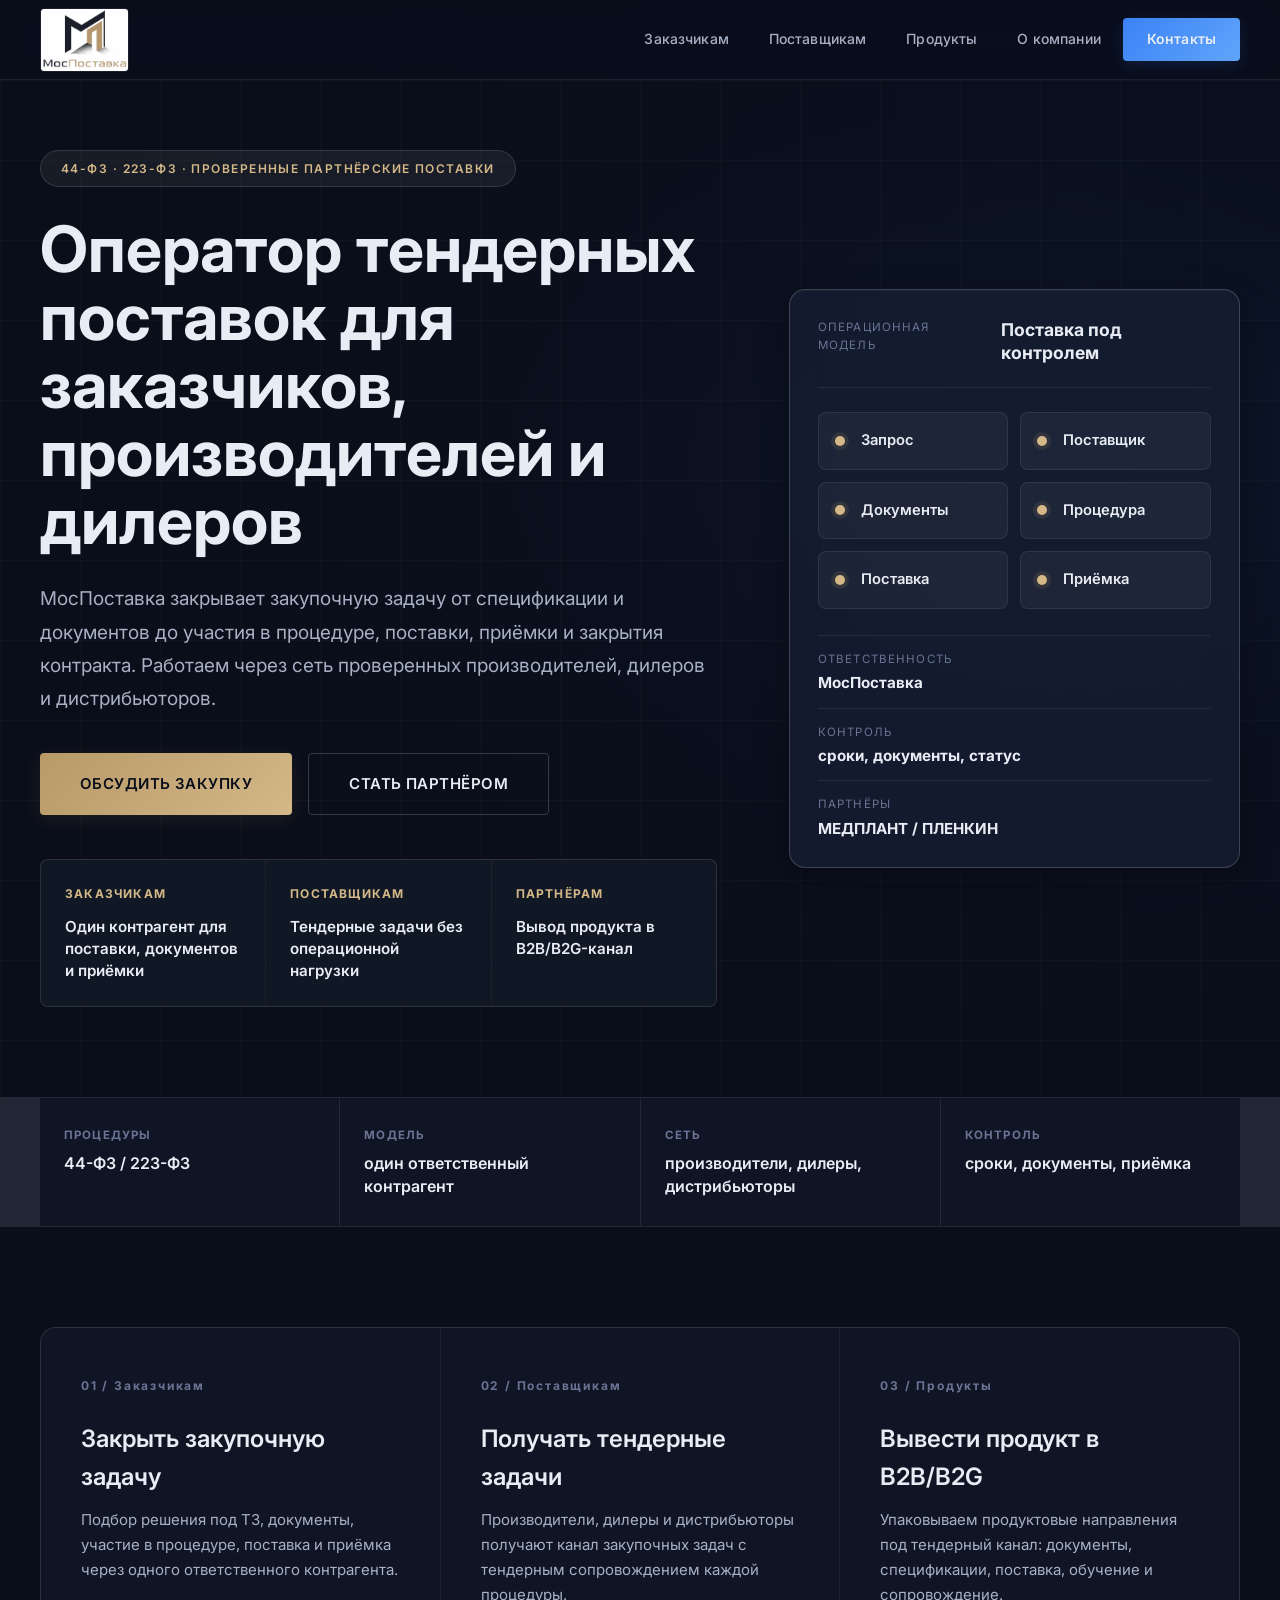
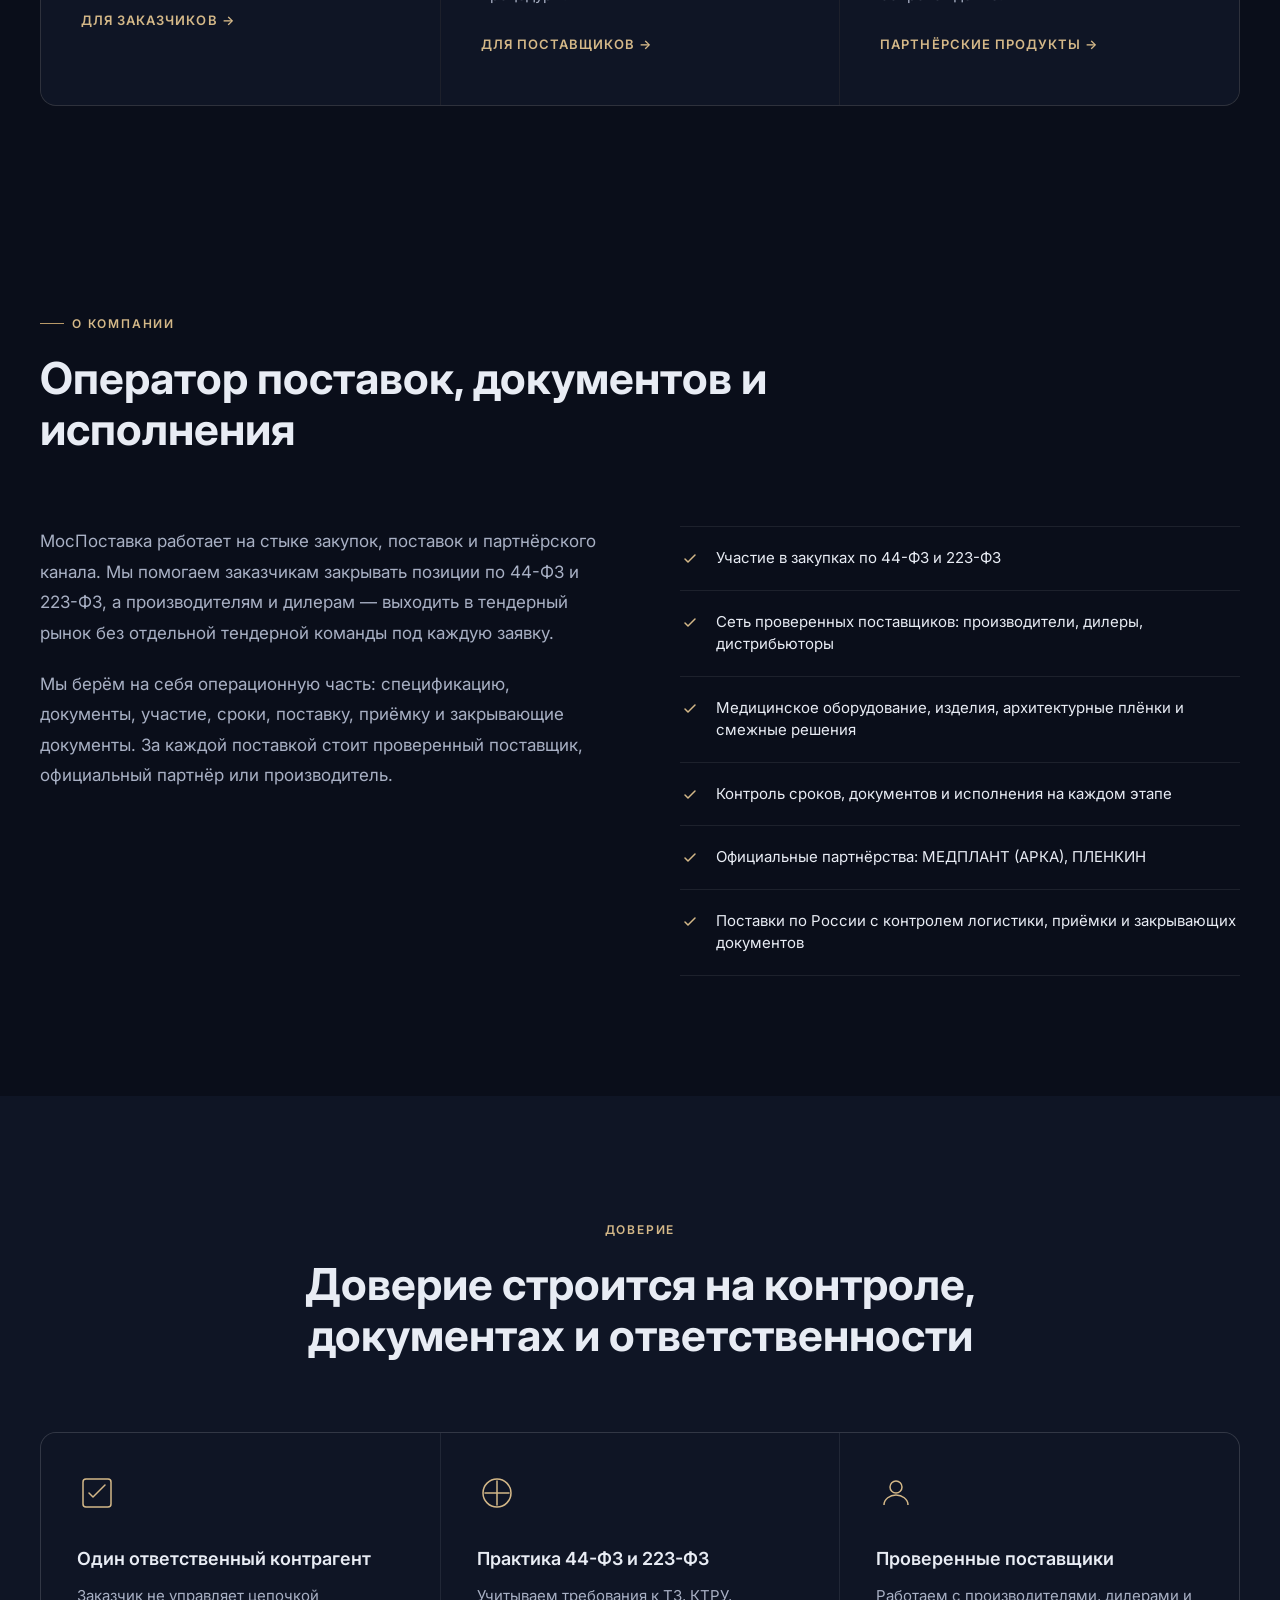
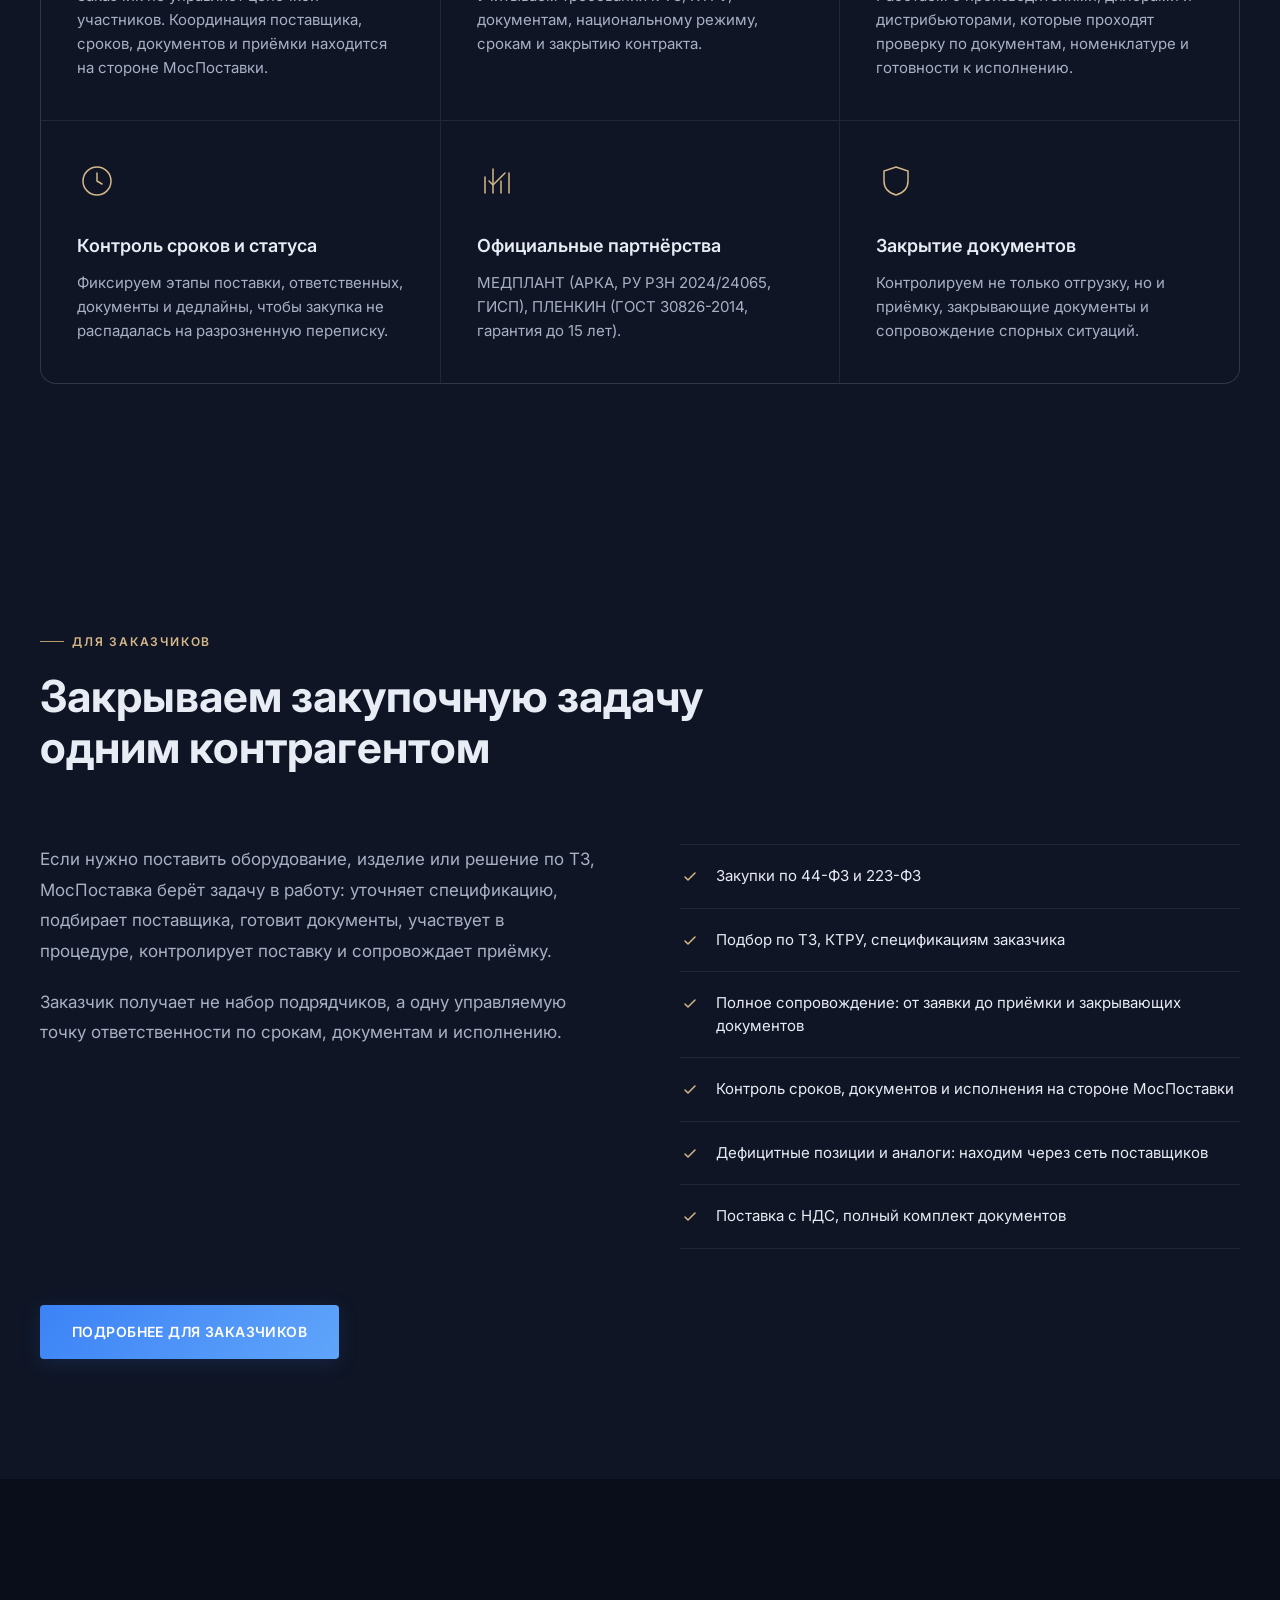
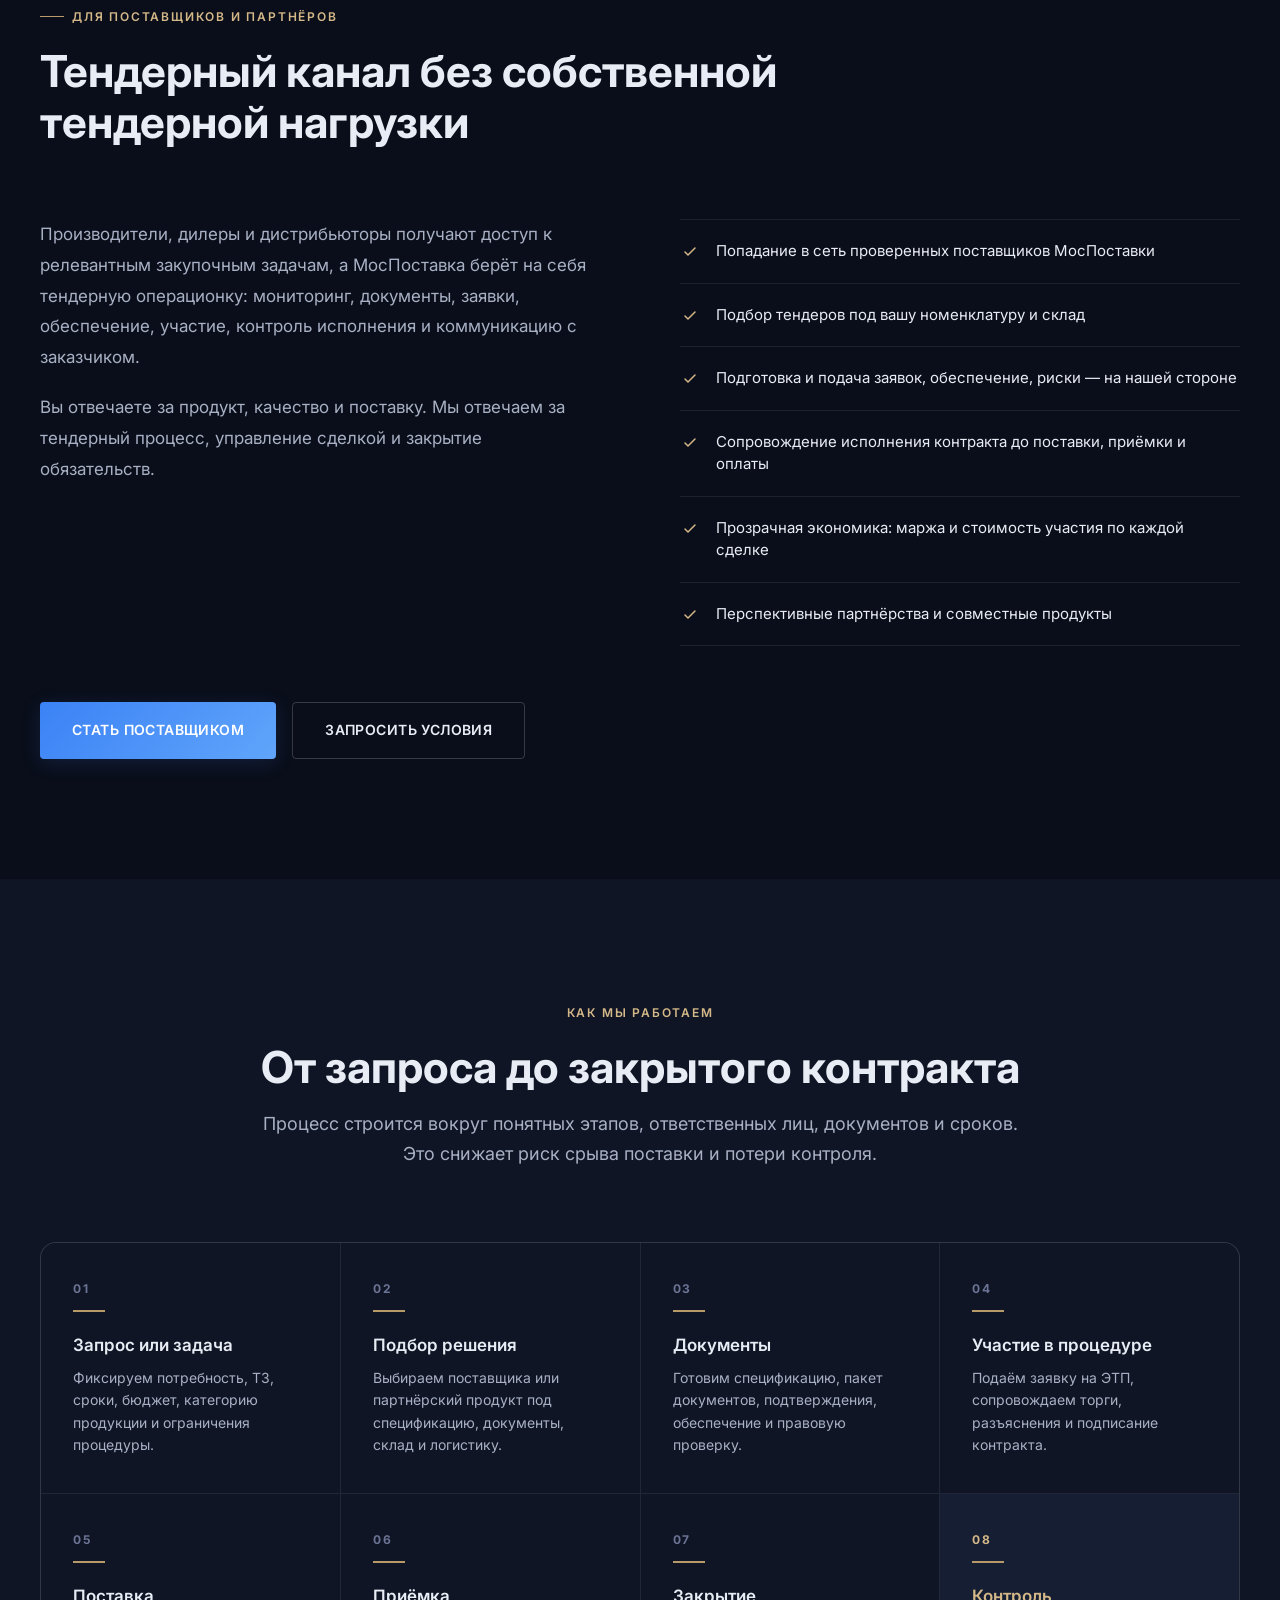
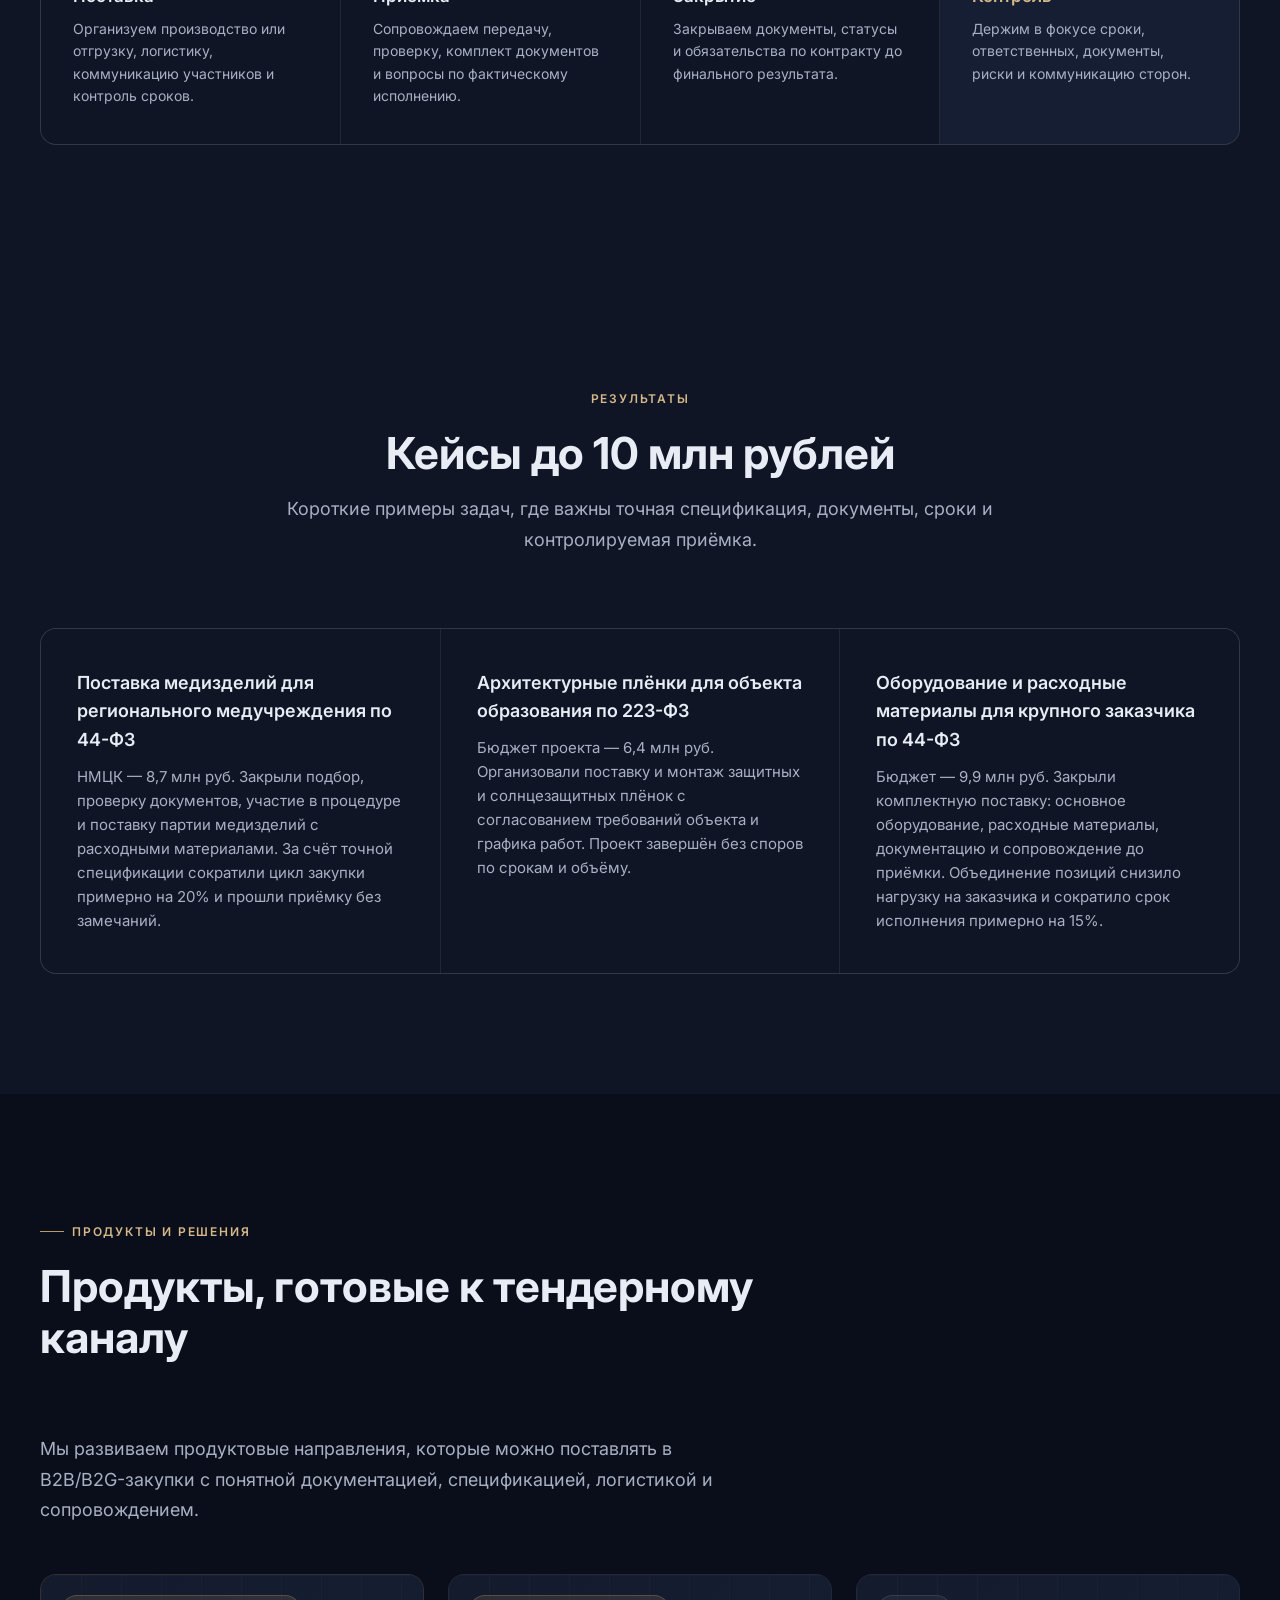
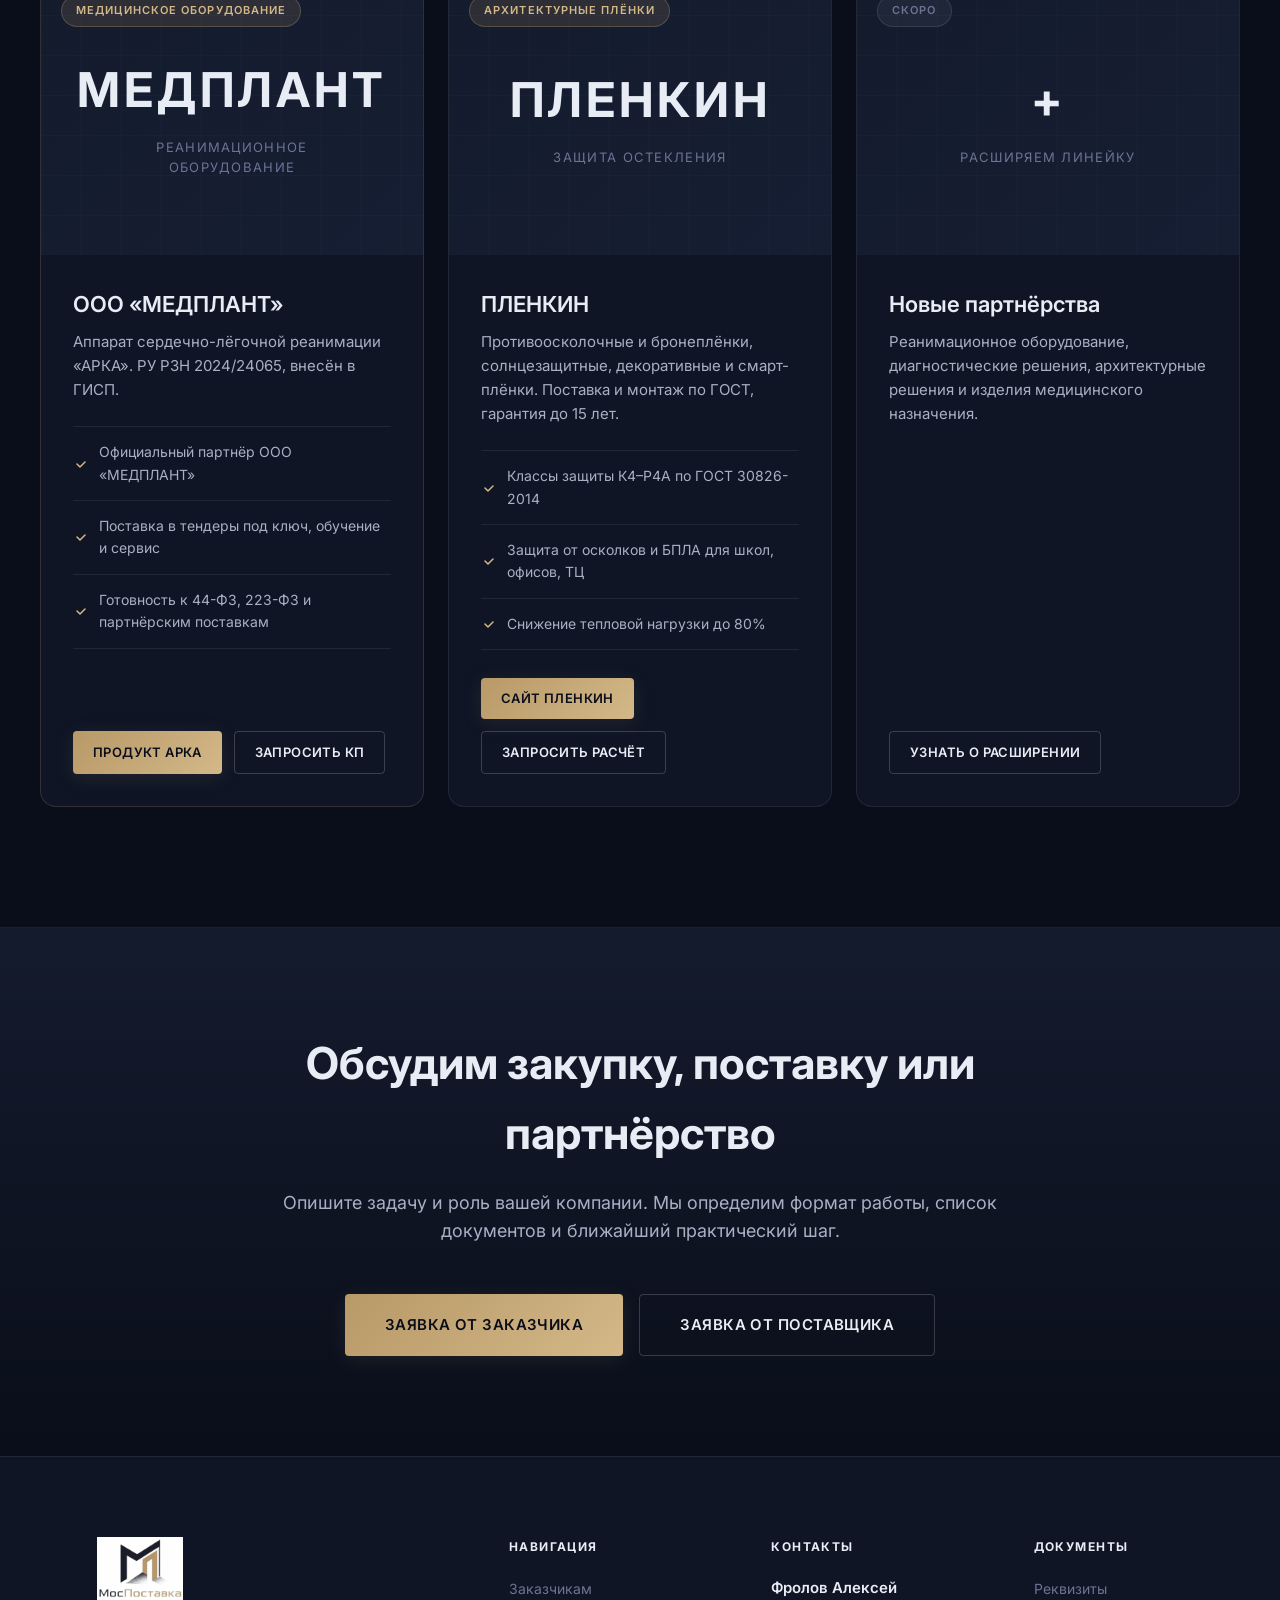
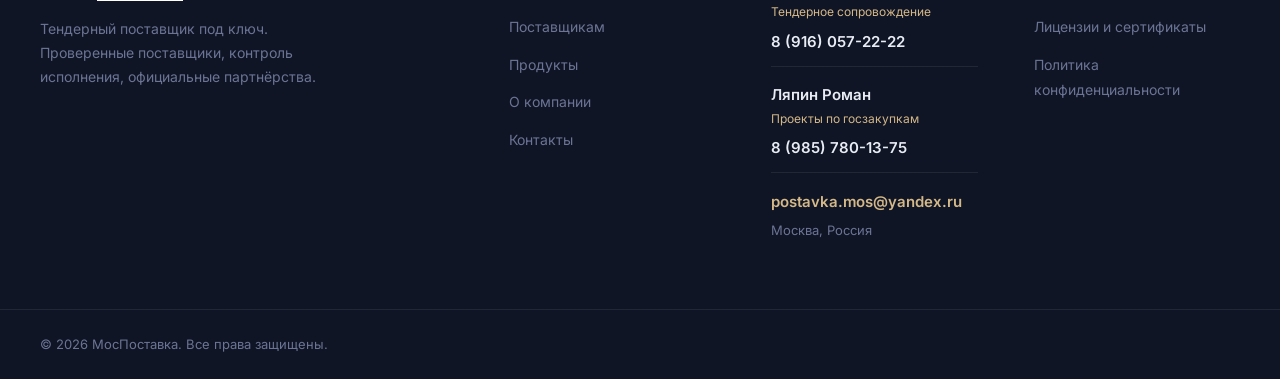
==== commit c63fb183: "Improve mobile layout and site content" ====
--- a/index.html
+++ b/index.html
@@ -3,7 +3,7 @@
 <head>
   <meta charset="UTF-8">
   <meta name="viewport" content="width=device-width, initial-scale=1.0">
-  <meta name="description" content="МосПоставка — тендерный поставщик под ключ. Участвуем в закупках по 44-ФЗ, 223-ФЗ и коммерческим процедурам. Медицинское оборудование, бронезащита, архитектурные плёнки. Проверенные поставщики, контроль исполнения.">
+  <meta name="description" content="МосПоставка — оператор тендерных поставок под ключ по 44-ФЗ и 223-ФЗ. Медицинское оборудование, медизделия, архитектурные плёнки. Проверенные поставщики, документы и контроль исполнения.">
   <meta name="keywords" content="тендеры, 44-ФЗ, 223-ФЗ, медицинское оборудование, поставки, АРКА, ПЛЕНКИН, бронезащита, архитектурные плёнки">
   <title>МосПоставка — тендерные поставки под ключ</title>
   <link rel="stylesheet" href="css/styles.css">
@@ -36,7 +36,7 @@
 <section class="hero" id="hero">
   <div class="container hero__inner">
     <div class="hero__content">
-      <div class="hero__tag">44-ФЗ &middot; 223-ФЗ &middot; коммерческие закупки</div>
+      <div class="hero__tag">44-ФЗ &middot; 223-ФЗ &middot; проверенные партнёрские поставки</div>
       <h1 class="hero__title">Оператор тендерных поставок для заказчиков, производителей и дилеров</h1>
       <p class="hero__lead">МосПоставка закрывает закупочную задачу от спецификации и документов до участия в процедуре, поставки, приёмки и закрытия контракта. Работаем через сеть проверенных производителей, дилеров и дистрибьюторов.</p>
       <div class="hero__buttons">
@@ -85,7 +85,7 @@
 <!-- ============ БЫСТРЫЕ ДОКАЗАТЕЛЬСТВА ============ -->
 <section class="proof-strip">
   <div class="container proof-strip__grid">
-    <div class="proof-item"><span>Процедуры</span><strong>44-ФЗ / 223-ФЗ / коммерция</strong></div>
+    <div class="proof-item"><span>Процедуры</span><strong>44-ФЗ / 223-ФЗ</strong></div>
     <div class="proof-item"><span>Модель</span><strong>один ответственный контрагент</strong></div>
     <div class="proof-item"><span>Сеть</span><strong>производители, дилеры, дистрибьюторы</strong></div>
     <div class="proof-item"><span>Контроль</span><strong>сроки, документы, приёмка</strong></div>
@@ -127,13 +127,13 @@
     </div>
     <div class="two-col">
       <div class="two-col__text">
-        <p>МосПоставка работает на стыке закупок, поставок и партнёрского канала. Мы помогаем заказчикам закрывать позиции по 44-ФЗ, 223-ФЗ и коммерческим процедурам, а производителям и дилерам — выходить в тендерный рынок без отдельной тендерной команды под каждую заявку.</p>
+        <p>МосПоставка работает на стыке закупок, поставок и партнёрского канала. Мы помогаем заказчикам закрывать позиции по 44-ФЗ и 223-ФЗ, а производителям и дилерам — выходить в тендерный рынок без отдельной тендерной команды под каждую заявку.</p>
         <p>Мы берём на себя операционную часть: спецификацию, документы, участие, сроки, поставку, приёмку и закрывающие документы. За каждой поставкой стоит проверенный поставщик, официальный партнёр или производитель.</p>
       </div>
       <ul class="feature-list">
         <li class="feature-list__item">
           <svg class="feature-list__icon" viewBox="0 0 20 20" fill="none"><path d="M5 10l3 3 7-7" stroke="currentColor" stroke-width="1.5" stroke-linecap="round" stroke-linejoin="round"/></svg>
-          <span>Участие в закупках по 44-ФЗ, 223-ФЗ и коммерческим процедурам</span>
+          <span>Участие в закупках по 44-ФЗ и 223-ФЗ</span>
         </li>
         <li class="feature-list__item">
           <svg class="feature-list__icon" viewBox="0 0 20 20" fill="none"><path d="M5 10l3 3 7-7" stroke="currentColor" stroke-width="1.5" stroke-linecap="round" stroke-linejoin="round"/></svg>
@@ -217,7 +217,7 @@
       <ul class="feature-list">
         <li class="feature-list__item">
           <svg class="feature-list__icon" viewBox="0 0 20 20" fill="none"><path d="M5 10l3 3 7-7" stroke="currentColor" stroke-width="1.5" stroke-linecap="round" stroke-linejoin="round"/></svg>
-          <span>Закупки по 44-ФЗ, 223-ФЗ и коммерческим процедурам</span>
+          <span>Закупки по 44-ФЗ и 223-ФЗ</span>
         </li>
         <li class="feature-list__item">
           <svg class="feature-list__icon" viewBox="0 0 20 20" fill="none"><path d="M5 10l3 3 7-7" stroke="currentColor" stroke-width="1.5" stroke-linecap="round" stroke-linejoin="round"/></svg>
@@ -341,6 +341,31 @@
         <div class="process__num" style="color: var(--color-gold-2);">08</div>
         <h4 class="process__title" style="color: var(--color-gold-2);">Контроль</h4>
         <p class="process__text">Держим в фокусе сроки, ответственных, документы, риски и коммуникацию сторон.</p>
+      </div>
+    </div>
+  </div>
+</section>
+
+<!-- ============ РЕЗУЛЬТАТЫ ============ -->
+<section class="section section--surface" id="cases">
+  <div class="container">
+    <div class="section__header section__header--center">
+      <span class="section__tag">Результаты</span>
+      <h2 class="section__title">Кейсы до 10 млн рублей</h2>
+      <p class="section__lead">Короткие примеры задач, где важны точная спецификация, документы, сроки и контролируемая приёмка.</p>
+    </div>
+    <div class="tech-grid">
+      <div class="tech-card">
+        <h4 class="tech-card__title">Поставка медизделий для регионального медучреждения по 44-ФЗ</h4>
+        <p class="tech-card__text">НМЦК — 8,7 млн руб. Закрыли подбор, проверку документов, участие в процедуре и поставку партии медизделий с расходными материалами. За счёт точной спецификации сократили цикл закупки примерно на 20% и прошли приёмку без замечаний.</p>
+      </div>
+      <div class="tech-card">
+        <h4 class="tech-card__title">Архитектурные плёнки для объекта образования по 223-ФЗ</h4>
+        <p class="tech-card__text">Бюджет проекта — 6,4 млн руб. Организовали поставку и монтаж защитных и солнцезащитных плёнок с согласованием требований объекта и графика работ. Проект завершён без споров по срокам и объёму.</p>
+      </div>
+      <div class="tech-card">
+        <h4 class="tech-card__title">Оборудование и расходные материалы для крупного заказчика по 44-ФЗ</h4>
+        <p class="tech-card__text">Бюджет — 9,9 млн руб. Закрыли комплектную поставку: основное оборудование, расходные материалы, документацию и сопровождение до приёмки. Объединение позиций снизило нагрузку на заказчика и сократило срок исполнения примерно на 15%.</p>
       </div>
     </div>
   </div>
@@ -371,7 +396,7 @@
           <ul class="product-card__features">
             <li><svg viewBox="0 0 16 16" fill="none"><path d="M4 8l3 3 5-5" stroke="currentColor" stroke-width="1.5" stroke-linecap="round" stroke-linejoin="round"/></svg>Официальный партнёр ООО «МЕДПЛАНТ»</li>
             <li><svg viewBox="0 0 16 16" fill="none"><path d="M4 8l3 3 5-5" stroke="currentColor" stroke-width="1.5" stroke-linecap="round" stroke-linejoin="round"/></svg>Поставка в тендеры под ключ, обучение и сервис</li>
-            <li><svg viewBox="0 0 16 16" fill="none"><path d="M4 8l3 3 5-5" stroke="currentColor" stroke-width="1.5" stroke-linecap="round" stroke-linejoin="round"/></svg>Готовность к 44-ФЗ, 223-ФЗ и коммерческим закупкам</li>
+            <li><svg viewBox="0 0 16 16" fill="none"><path d="M4 8l3 3 5-5" stroke="currentColor" stroke-width="1.5" stroke-linecap="round" stroke-linejoin="round"/></svg>Готовность к 44-ФЗ, 223-ФЗ и партнёрским поставкам</li>
           </ul>
           <div class="product-card__cta">
             <a href="pages/arka.html" class="btn btn--gold btn--small">Продукт АРКА</a>
--- a/css/styles.css
+++ b/css/styles.css
@@ -1505,9 +1505,13 @@
     border-bottom: 1px solid var(--color-border);
     max-height: calc(100vh - var(--header-h));
     overflow-y: auto;
+    z-index: 1001;
+    box-shadow: 0 16px 32px rgba(0, 0, 0, 0.32);
   }
 
   .nav.active { display: flex; }
+  .nav__link { width: 100%; padding: 12px 14px; }
+  .nav__link--cta { text-align: center; }
   .burger { display: flex; }
 
   .two-col { grid-template-columns: 1fr; }
@@ -1589,8 +1593,8 @@
   .product-card__title { font-size: 1.1875rem; }
   .product-card__desc { font-size: 0.875rem; }
   .product-card__features li { font-size: 0.8125rem; padding: 10px 0; }
-  .product-card__placeholder span { font-size: 2rem; }
-  .product-card__placeholder small { font-size: 0.6875rem; }
+  .product-card__placeholder span { font-size: 1.75rem; letter-spacing: 0; overflow-wrap: anywhere; }
+  .product-card__placeholder small { font-size: 0.6875rem; letter-spacing: 0; overflow-wrap: anywhere; }
 
   .team-card { padding: 24px; }
   .team-card__role { font-size: 0.6875rem; min-height: 32px; }
@@ -1658,7 +1662,7 @@
   .product-card__cta .btn { width: 100%; }
   .product-card__features li { font-size: 0.75rem; }
 
-  .btn { padding: 12px 20px; font-size: 0.75rem; }
+  .btn { padding: 12px 20px; font-size: 0.75rem; min-height: 44px; text-align: center; white-space: normal; }
   .btn--large { padding: 14px 24px; font-size: 0.8125rem; }
   .btn--small { padding: 10px 16px; font-size: 0.6875rem; }
 
@@ -1782,4 +1786,18 @@
 .team-card__contact--muted svg { color: var(--color-text-3); }
 @media (max-width: 768px) {
   .team-grid { grid-template-columns: 1fr; }
-}
+  .team-card { padding: 24px; }
+  .team-card__role { font-size: 0.6875rem; min-height: 32px; }
+  .team-card__name { font-size: 1.125rem; }
+  .team-card__title { font-size: 0.8125rem; margin-bottom: 20px; }
+  .team-card__contacts { padding-top: 20px; gap: 12px; }
+  .team-card__contact { font-size: 0.875rem; }
+  .team-card__contact--muted { font-size: 0.75rem; }
+}
+@media (max-width: 480px) {
+  .team-card { padding: 20px; }
+  .team-card__name { font-size: 1.0625rem; }
+  .team-card__title { font-size: 0.75rem; margin-bottom: 16px; }
+  .team-card__contact { font-size: 0.8125rem; gap: 10px; }
+  .team-card__contact svg { width: 16px; height: 16px; }
+}
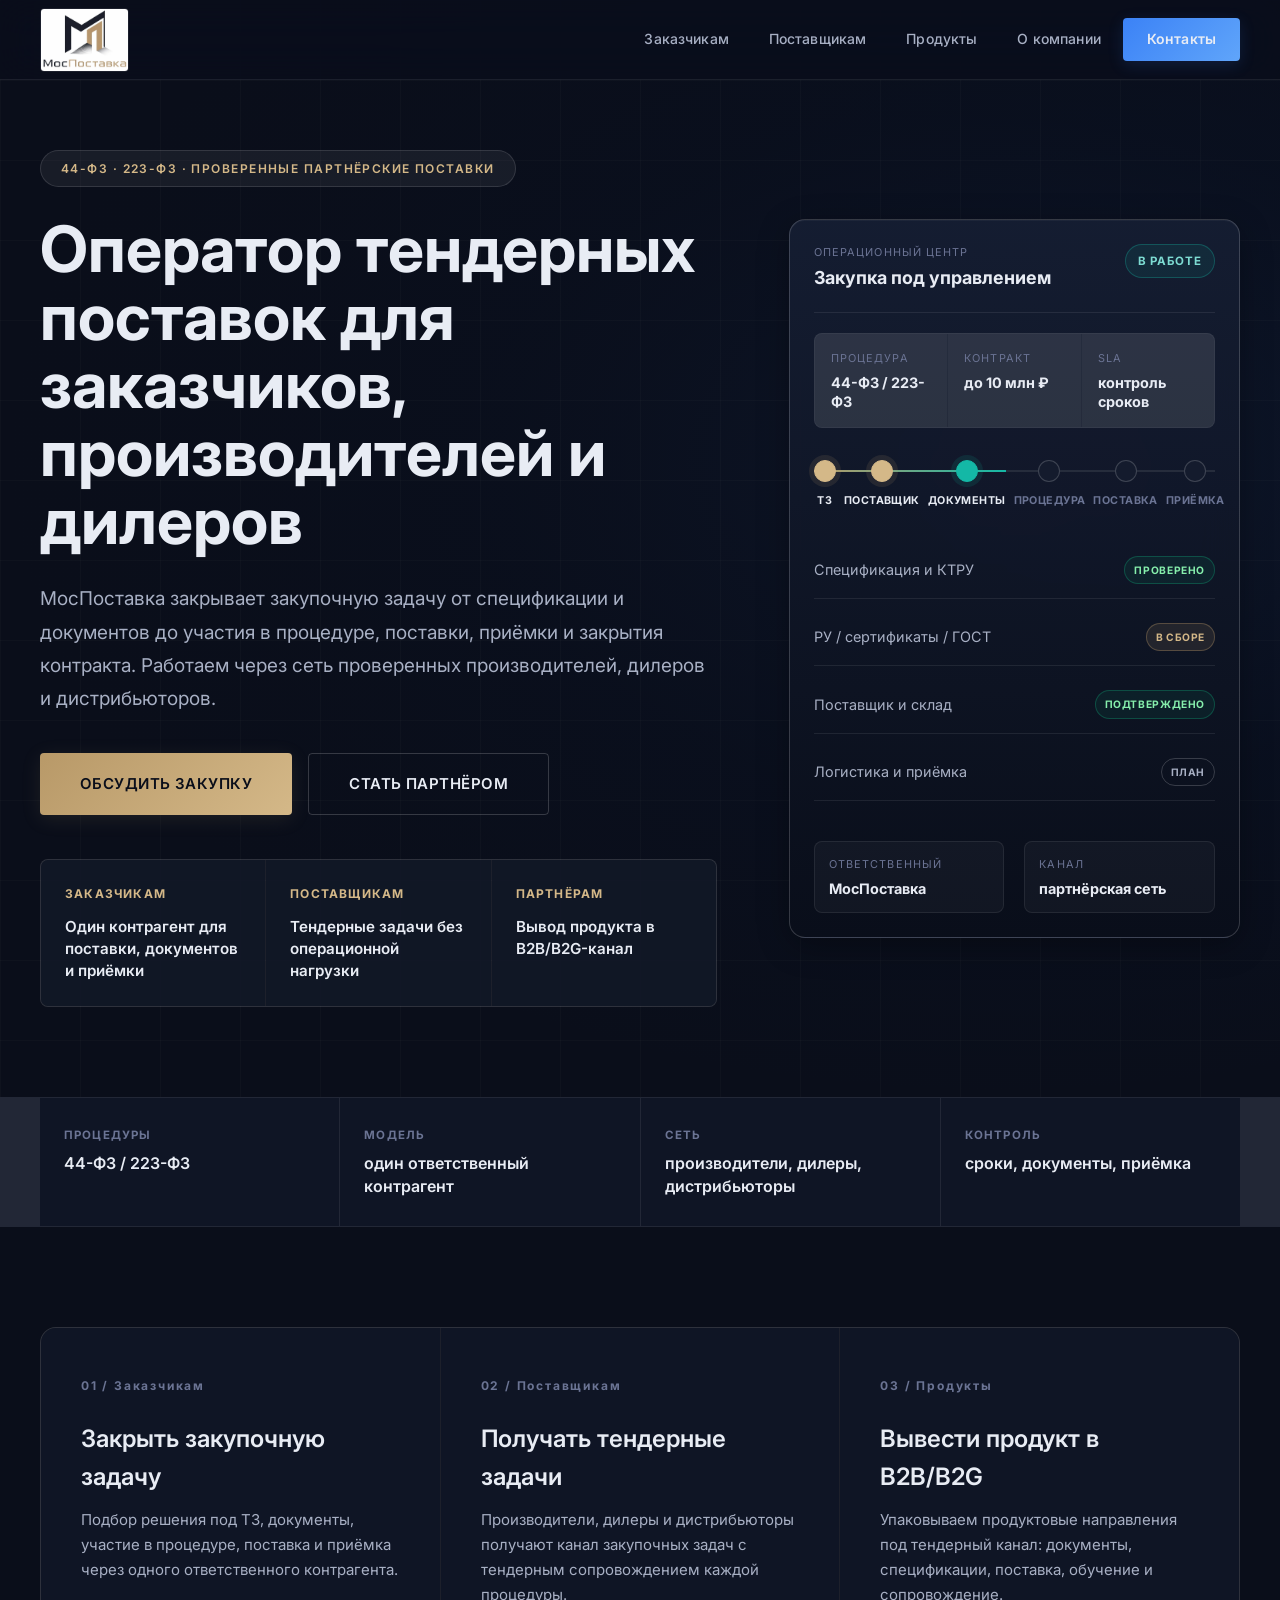
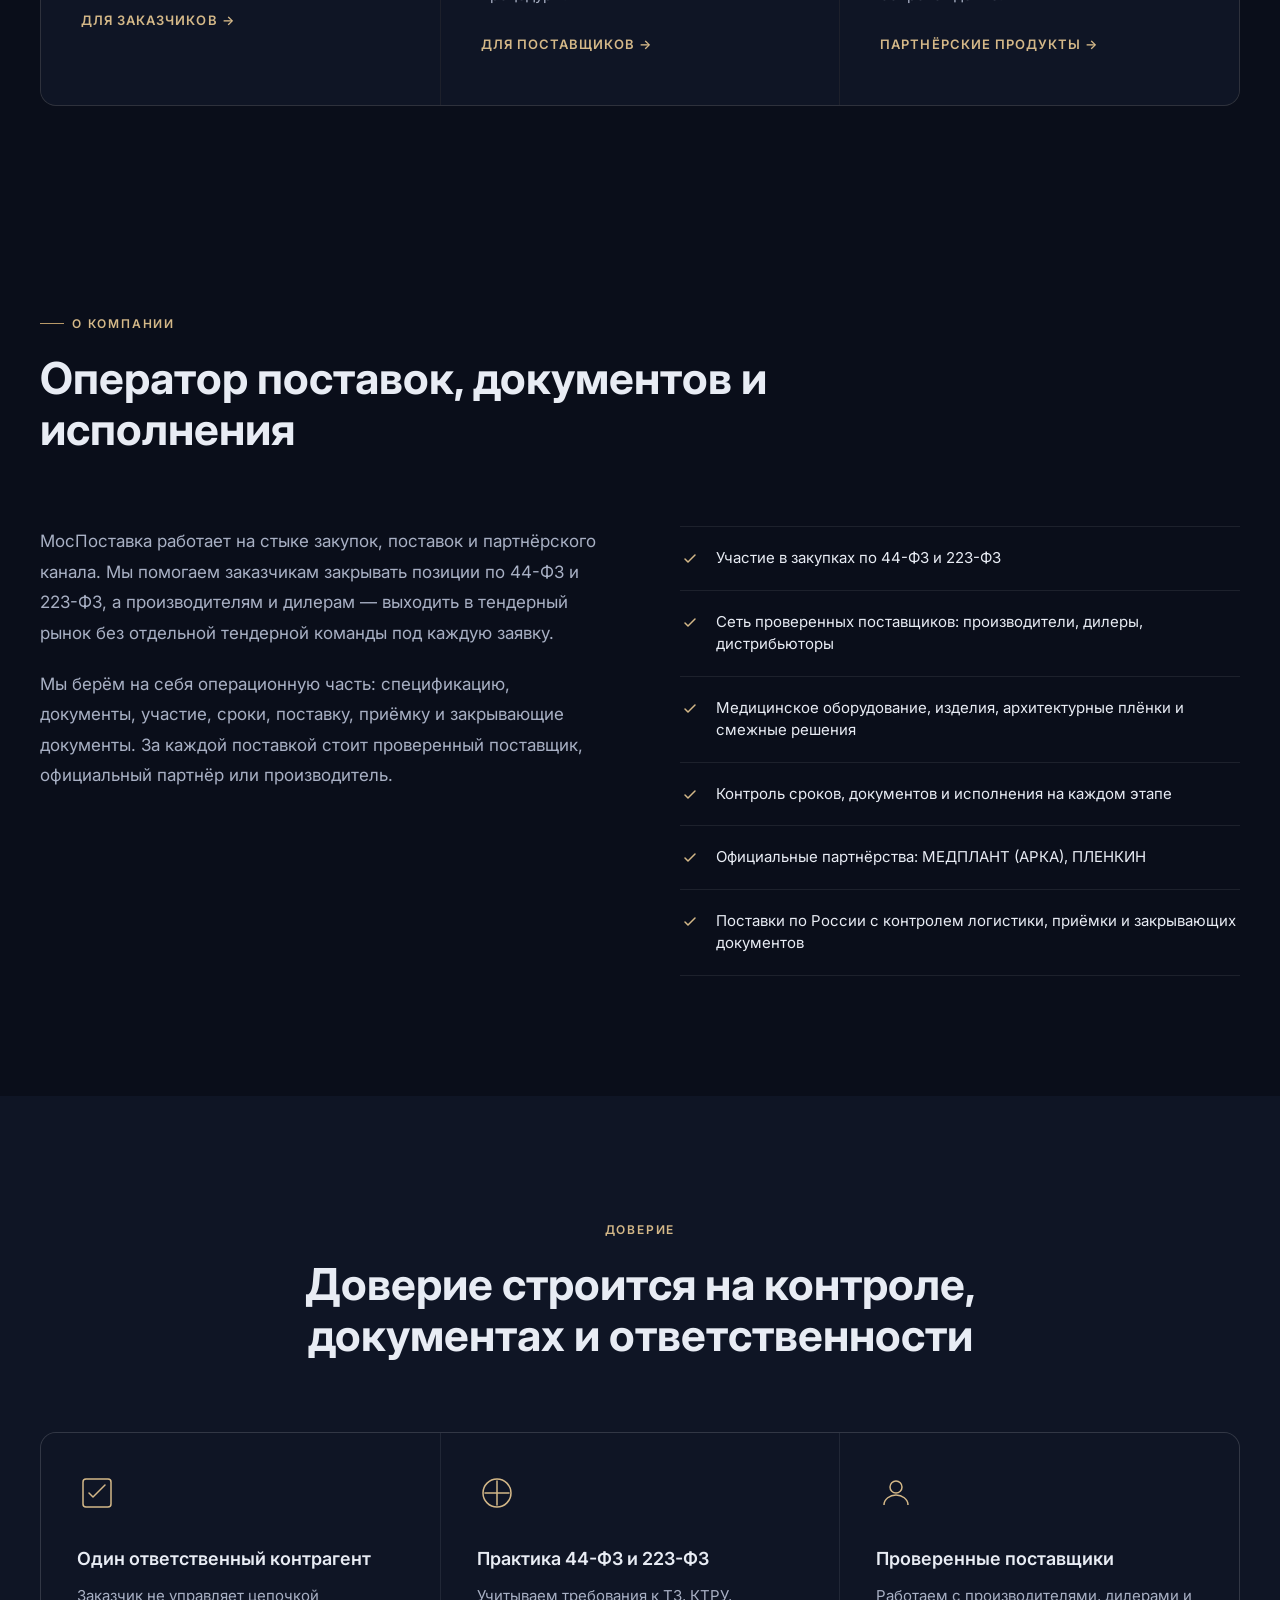
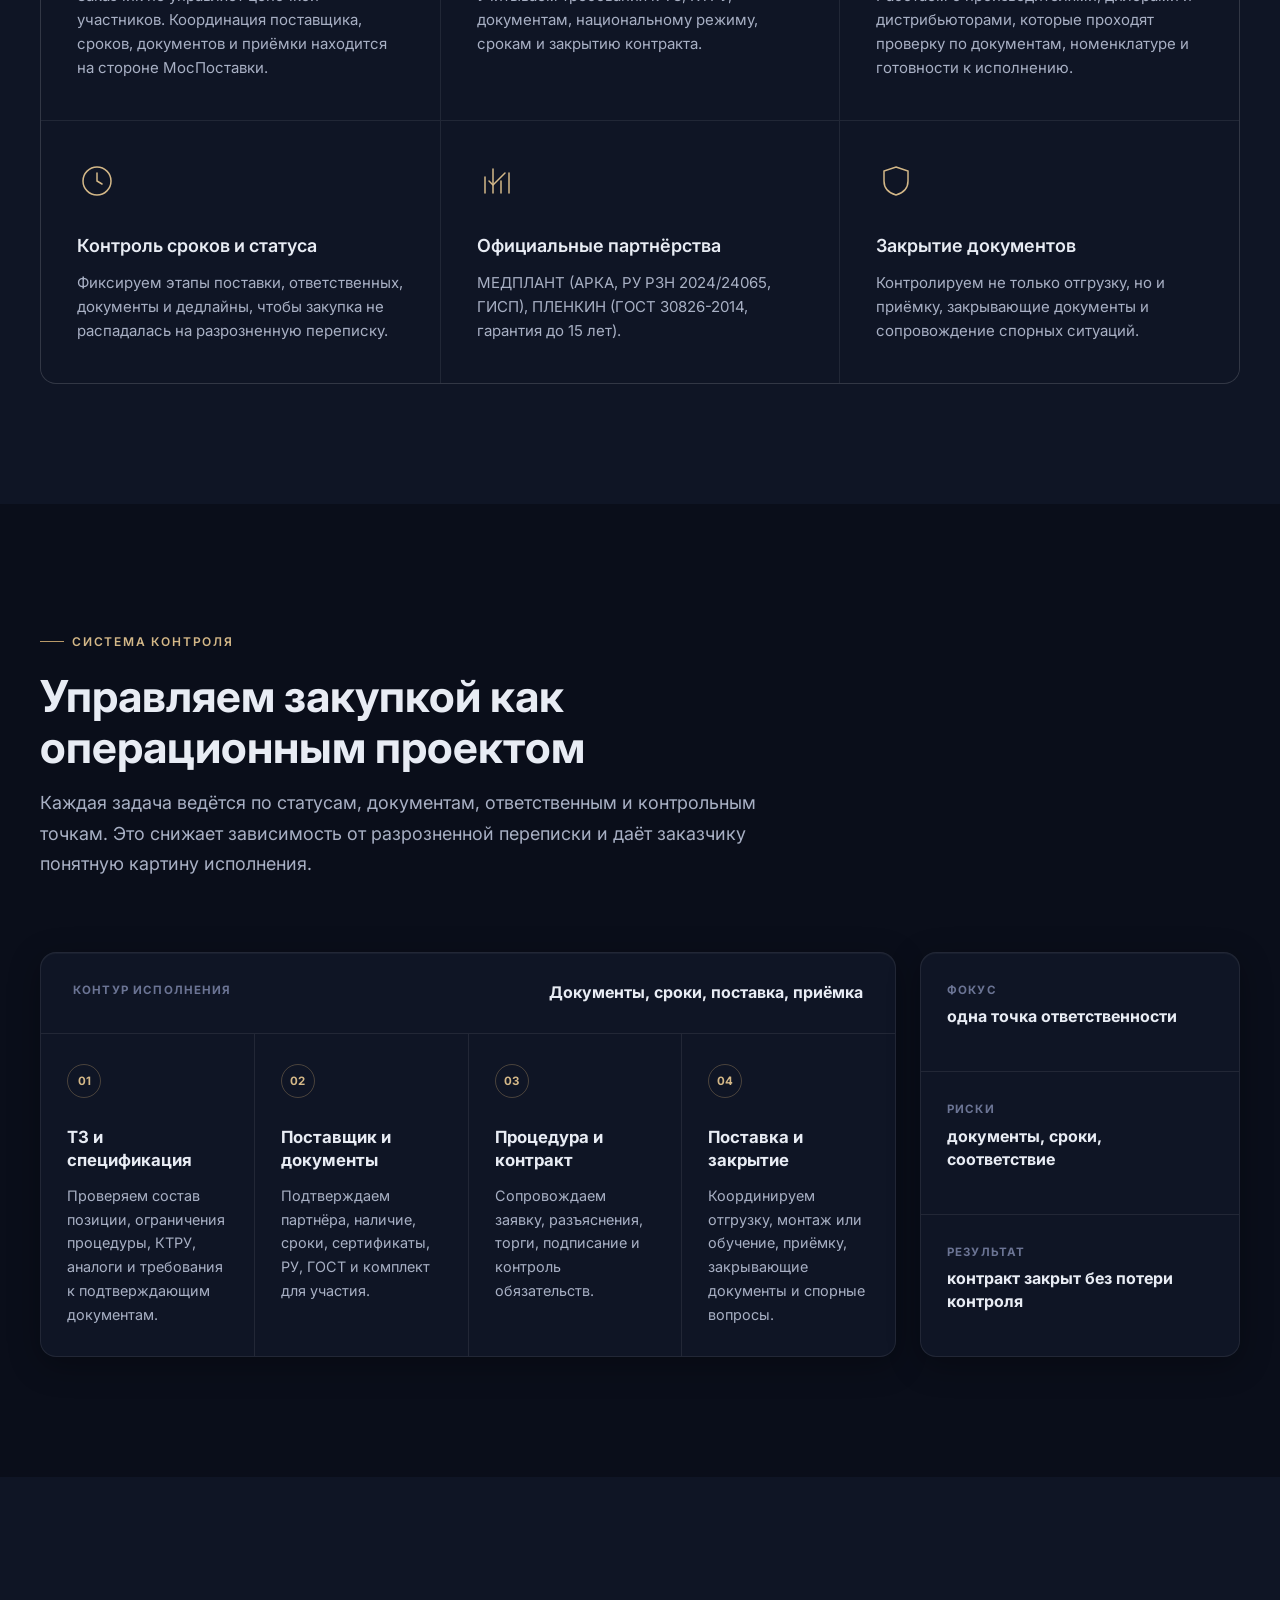
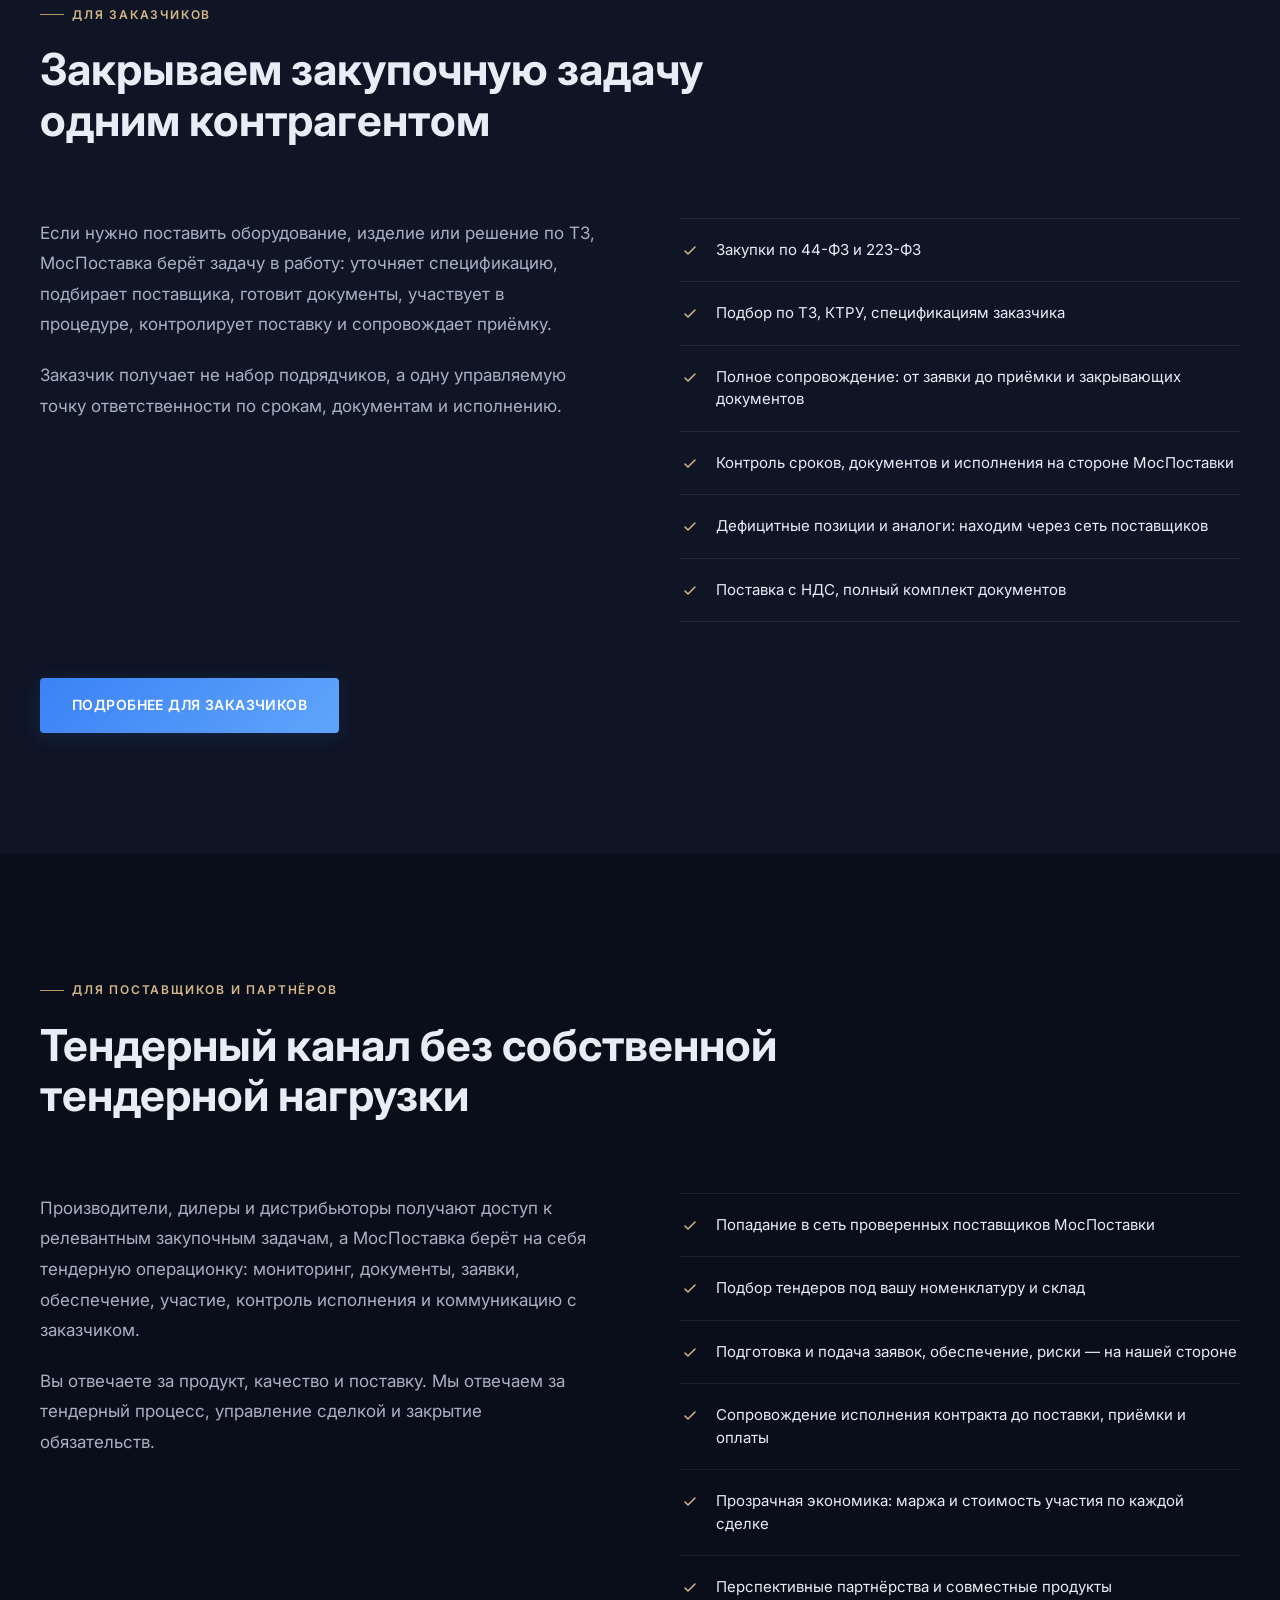
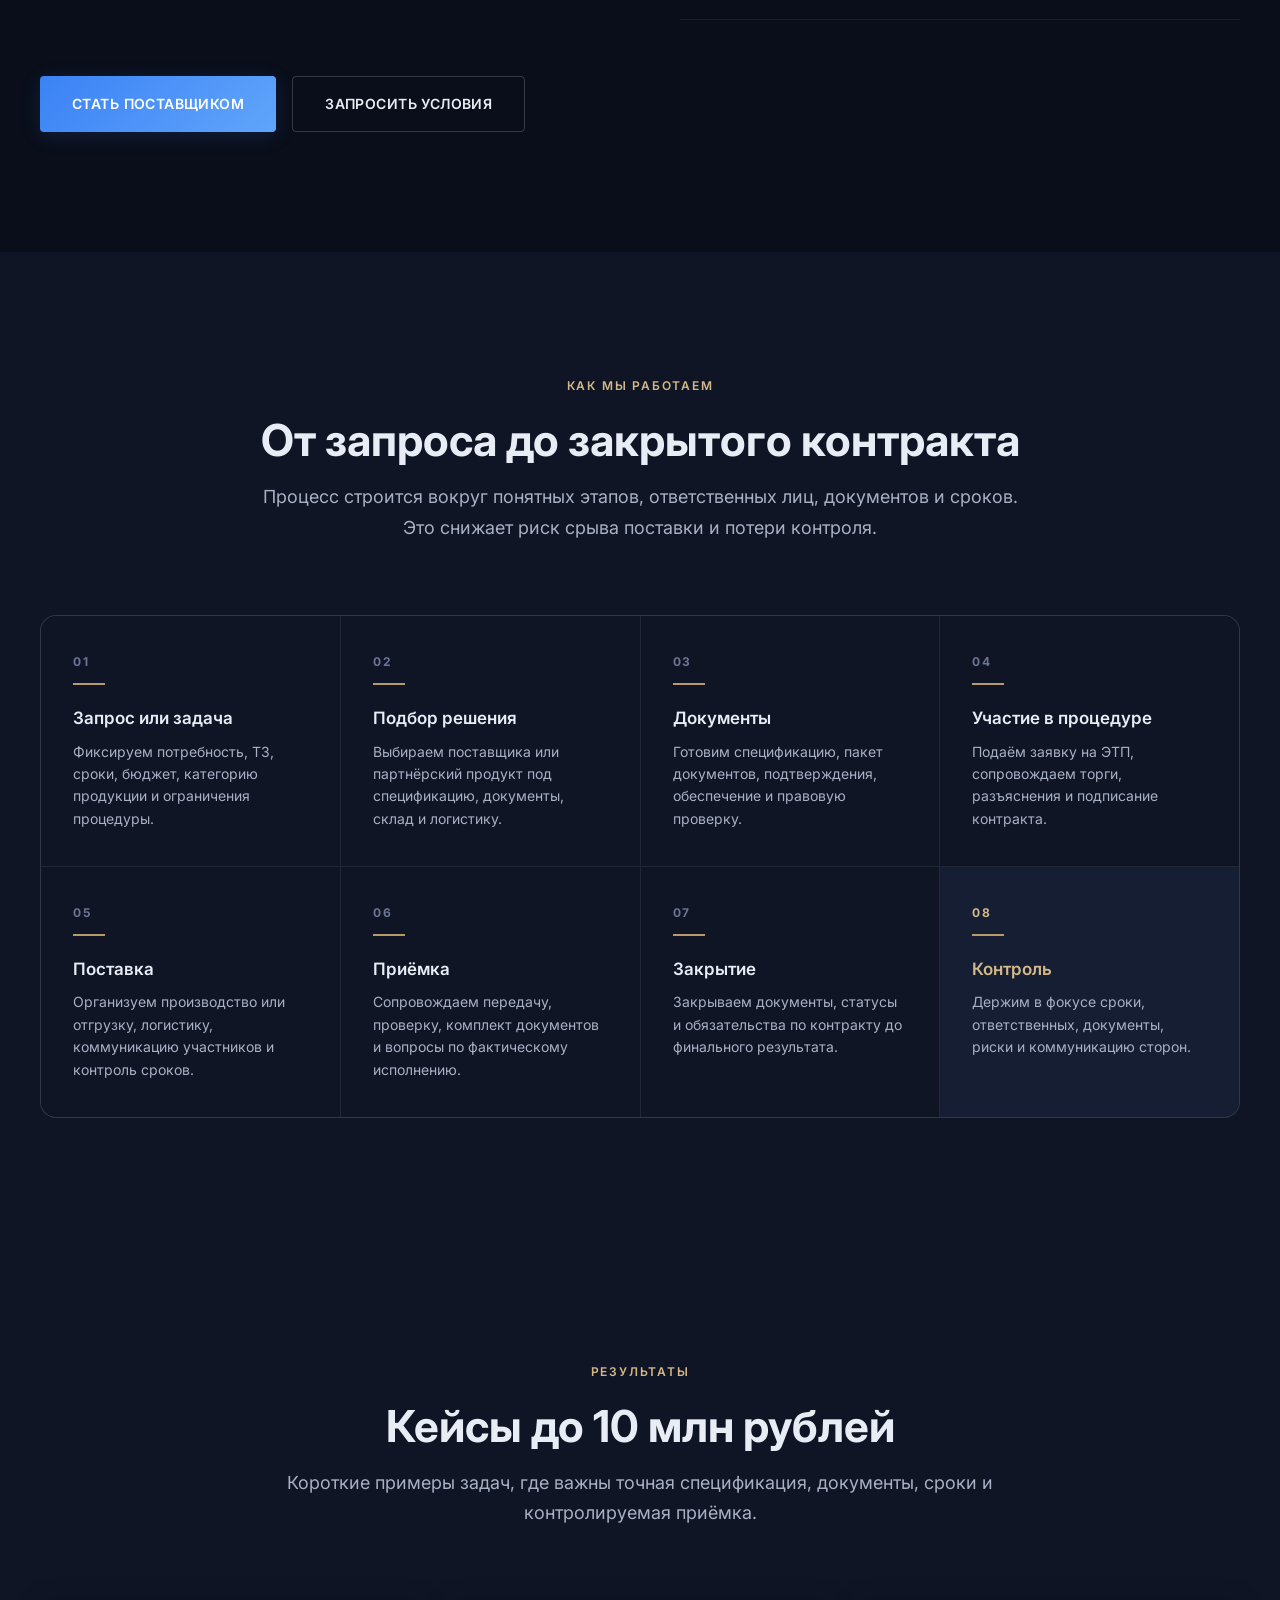
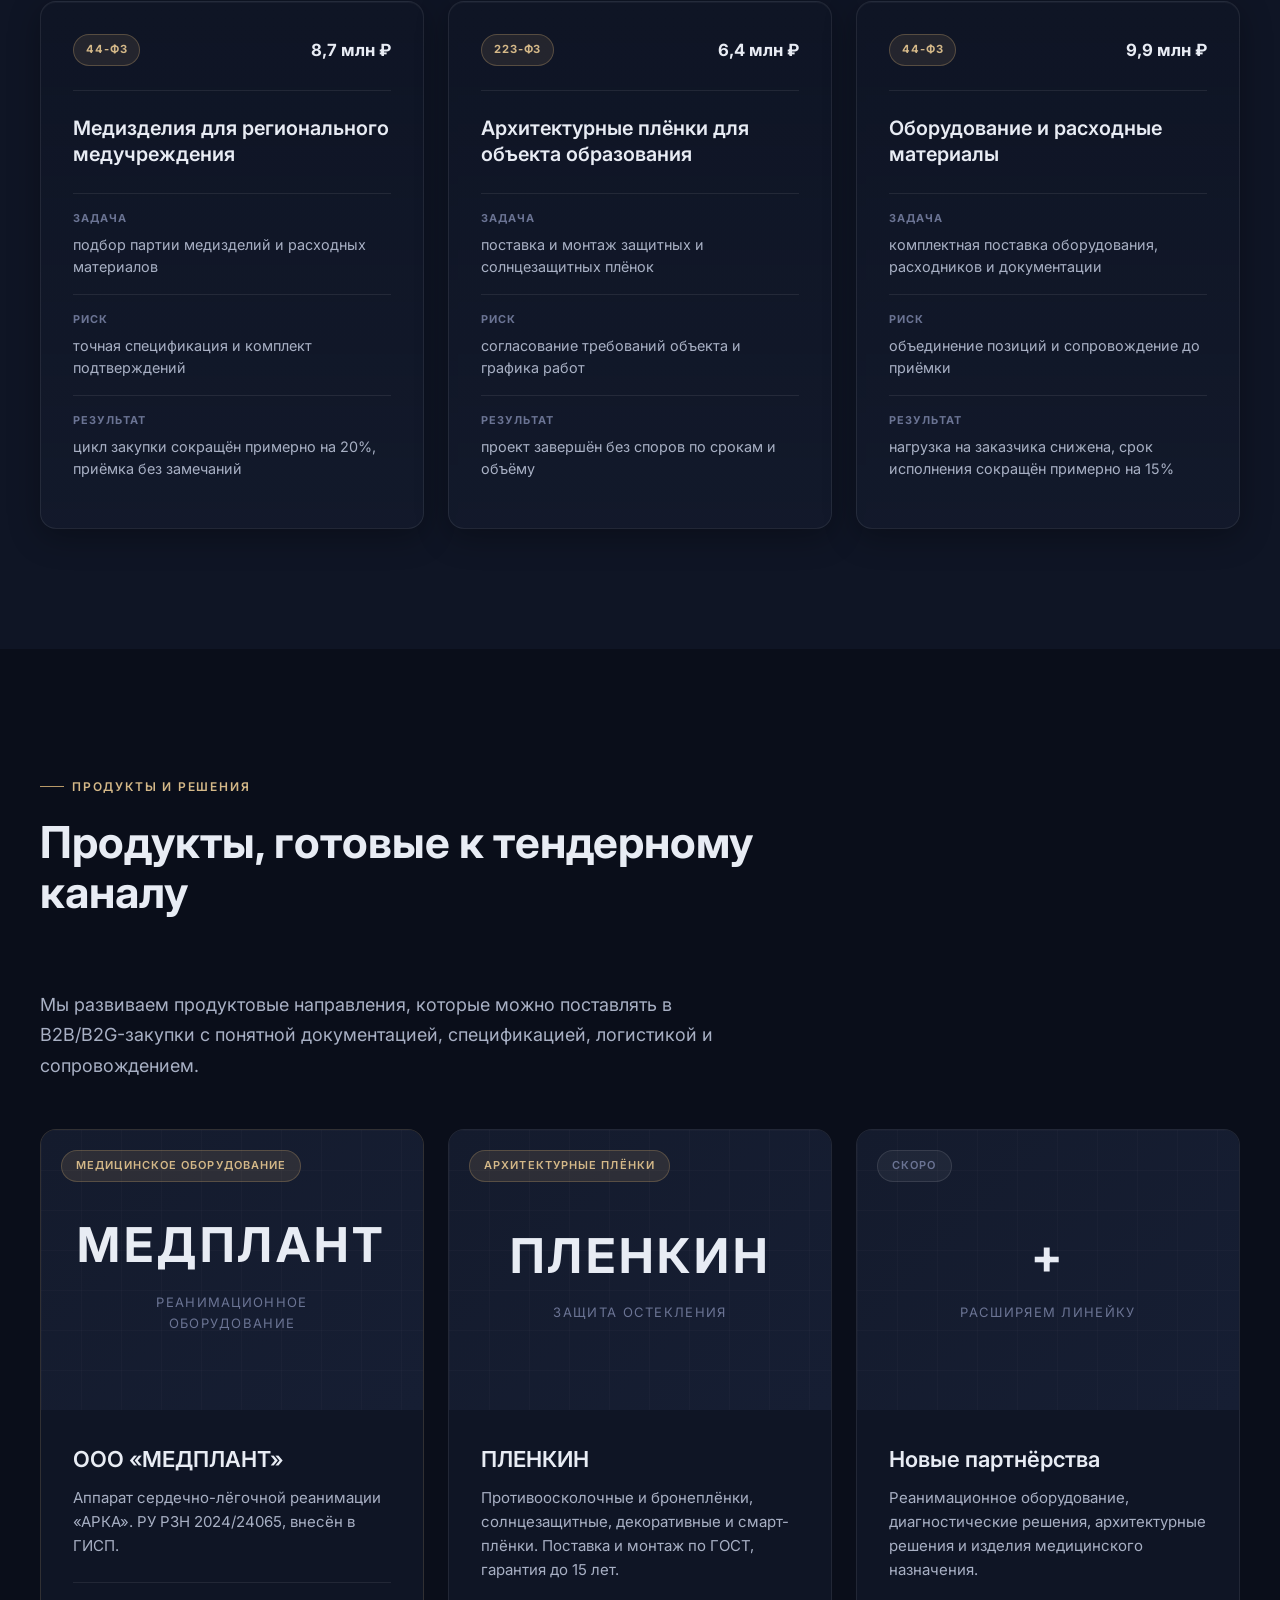
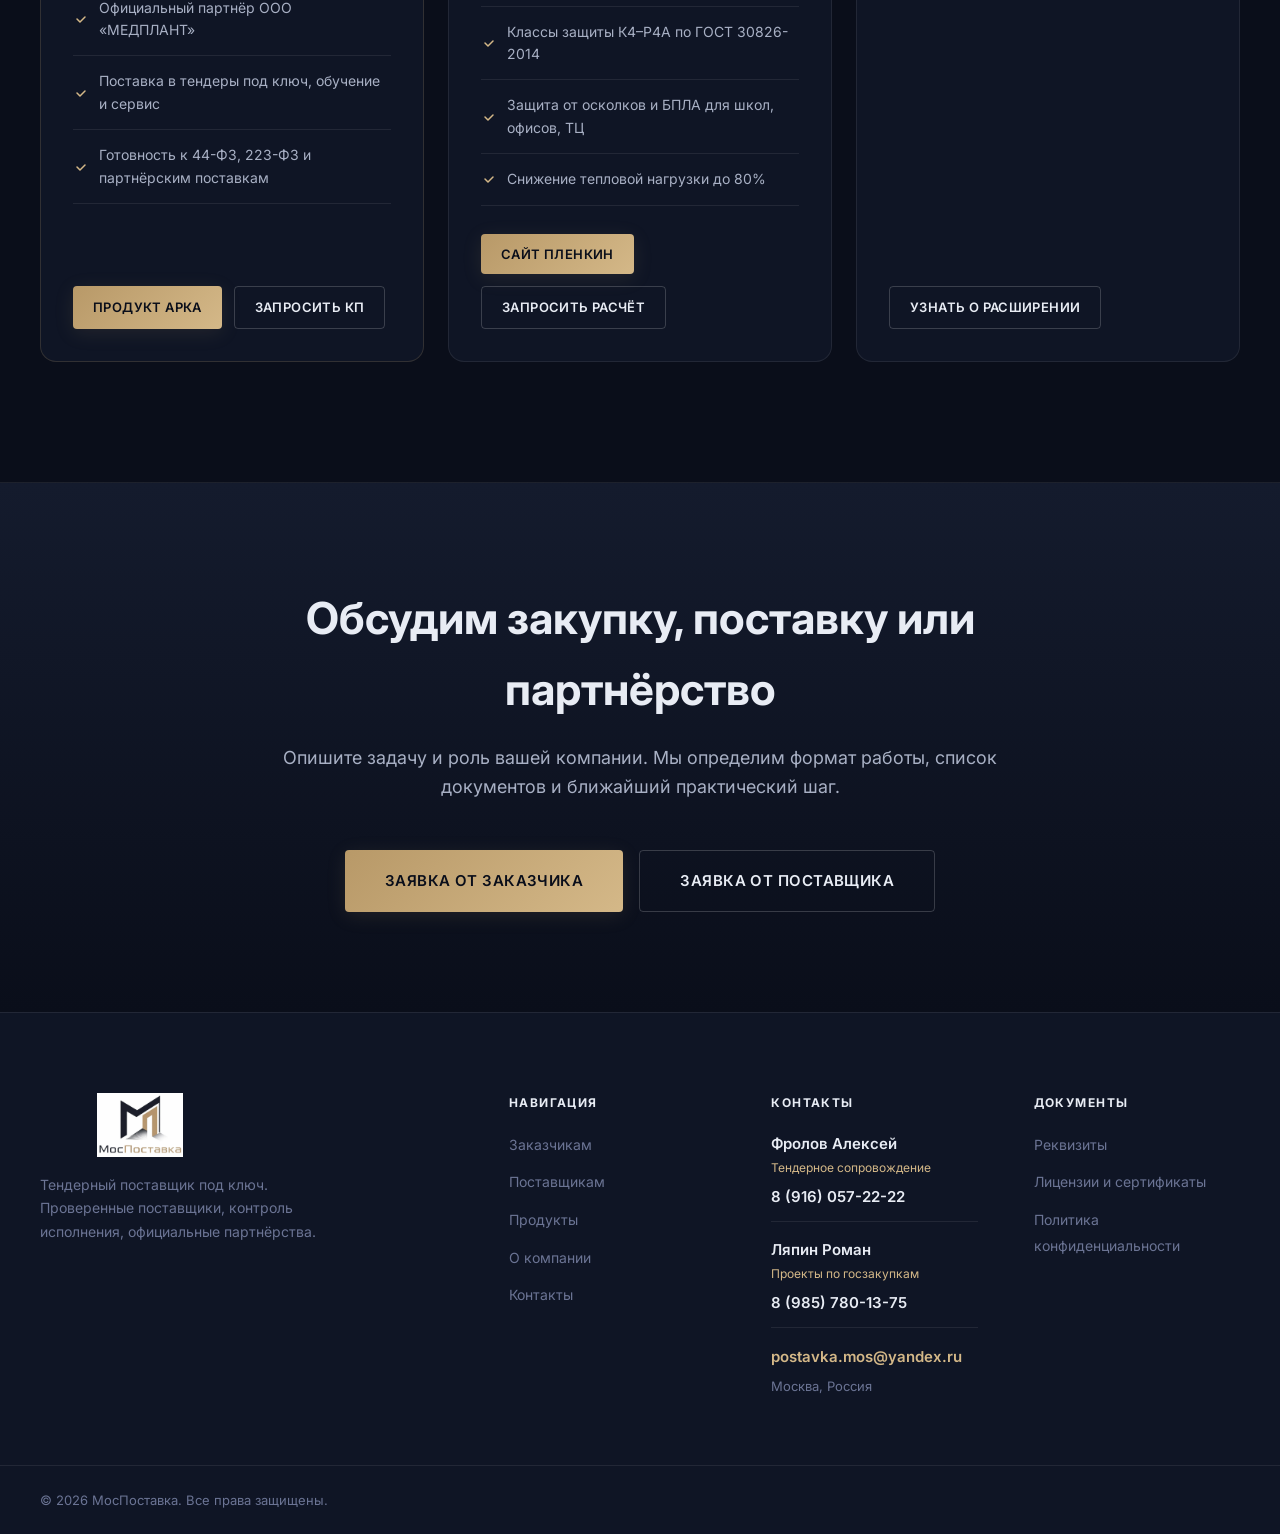
==== commit 7422050d: "Premiumize homepage experience" ====
--- a/index.html
+++ b/index.html
@@ -58,24 +58,52 @@
         </a>
       </div>
     </div>
-    <div class="hero__visual" aria-label="Схема операционного контроля поставки">
-      <div class="deal-card">
-        <div class="deal-card__head">
-          <span>Операционная модель</span>
-          <strong>Поставка под контролем</strong>
-        </div>
-        <div class="deal-flow">
-          <div class="deal-flow__item">Запрос</div>
-          <div class="deal-flow__item">Поставщик</div>
-          <div class="deal-flow__item">Документы</div>
-          <div class="deal-flow__item">Процедура</div>
-          <div class="deal-flow__item">Поставка</div>
-          <div class="deal-flow__item">Приёмка</div>
-        </div>
-        <div class="deal-card__meta">
-          <div><span>Ответственность</span><strong>МосПоставка</strong></div>
-          <div><span>Контроль</span><strong>сроки, документы, статус</strong></div>
-          <div><span>Партнёры</span><strong>МЕДПЛАНТ / ПЛЕНКИН</strong></div>
+    <div class="hero__visual" aria-label="Панель операционного контроля поставки">
+      <div class="ops-panel">
+        <div class="ops-panel__top">
+          <div>
+            <span>Операционный центр</span>
+            <strong>Закупка под управлением</strong>
+          </div>
+          <div class="ops-status">В работе</div>
+        </div>
+        <div class="ops-panel__summary">
+          <div><span>Процедура</span><strong>44-ФЗ / 223-ФЗ</strong></div>
+          <div><span>Контракт</span><strong>до 10 млн ₽</strong></div>
+          <div><span>SLA</span><strong>контроль сроков</strong></div>
+        </div>
+        <div class="ops-progress" aria-label="Этапы исполнения закупки">
+          <div class="ops-progress__line"><span></span></div>
+          <div class="ops-progress__steps">
+            <span class="is-done">ТЗ</span>
+            <span class="is-done">Поставщик</span>
+            <span class="is-current">Документы</span>
+            <span>Процедура</span>
+            <span>Поставка</span>
+            <span>Приёмка</span>
+          </div>
+        </div>
+        <div class="ops-table" aria-label="Контроль документов и рисков">
+          <div class="ops-row">
+            <span>Спецификация и КТРУ</span>
+            <strong class="ops-chip ops-chip--ok">проверено</strong>
+          </div>
+          <div class="ops-row">
+            <span>РУ / сертификаты / ГОСТ</span>
+            <strong class="ops-chip ops-chip--work">в сборе</strong>
+          </div>
+          <div class="ops-row">
+            <span>Поставщик и склад</span>
+            <strong class="ops-chip ops-chip--ok">подтверждено</strong>
+          </div>
+          <div class="ops-row">
+            <span>Логистика и приёмка</span>
+            <strong class="ops-chip">план</strong>
+          </div>
+        </div>
+        <div class="ops-panel__footer">
+          <div><span>Ответственный</span><strong>МосПоставка</strong></div>
+          <div><span>Канал</span><strong>партнёрская сеть</strong></div>
         </div>
       </div>
     </div>
@@ -202,6 +230,52 @@
   </div>
 </section>
 
+<!-- ============ СИСТЕМА КОНТРОЛЯ ============ -->
+<section class="section section--dark" id="control-system">
+  <div class="container">
+    <div class="section__header">
+      <span class="section__tag">Система контроля</span>
+      <h2 class="section__title">Управляем закупкой как операционным проектом</h2>
+      <p class="section__lead">Каждая задача ведётся по статусам, документам, ответственным и контрольным точкам. Это снижает зависимость от разрозненной переписки и даёт заказчику понятную картину исполнения.</p>
+    </div>
+    <div class="control-board">
+      <div class="control-board__main">
+        <div class="control-board__head">
+          <span>Контур исполнения</span>
+          <strong>Документы, сроки, поставка, приёмка</strong>
+        </div>
+        <div class="control-lanes">
+          <div class="control-lane">
+            <span>01</span>
+            <strong>ТЗ и спецификация</strong>
+            <p>Проверяем состав позиции, ограничения процедуры, КТРУ, аналоги и требования к подтверждающим документам.</p>
+          </div>
+          <div class="control-lane">
+            <span>02</span>
+            <strong>Поставщик и документы</strong>
+            <p>Подтверждаем партнёра, наличие, сроки, сертификаты, РУ, ГОСТ и комплект для участия.</p>
+          </div>
+          <div class="control-lane">
+            <span>03</span>
+            <strong>Процедура и контракт</strong>
+            <p>Сопровождаем заявку, разъяснения, торги, подписание и контроль обязательств.</p>
+          </div>
+          <div class="control-lane">
+            <span>04</span>
+            <strong>Поставка и закрытие</strong>
+            <p>Координируем отгрузку, монтаж или обучение, приёмку, закрывающие документы и спорные вопросы.</p>
+          </div>
+        </div>
+      </div>
+      <aside class="control-board__side" aria-label="Операционные показатели">
+        <div><span>Фокус</span><strong>одна точка ответственности</strong></div>
+        <div><span>Риски</span><strong>документы, сроки, соответствие</strong></div>
+        <div><span>Результат</span><strong>контракт закрыт без потери контроля</strong></div>
+      </aside>
+    </div>
+  </div>
+</section>
+
 <!-- ============ ДЛЯ ЗАКАЗЧИКОВ ============ -->
 <section class="section section--surface" id="customers">
   <div class="container">
@@ -354,19 +428,34 @@
       <h2 class="section__title">Кейсы до 10 млн рублей</h2>
       <p class="section__lead">Короткие примеры задач, где важны точная спецификация, документы, сроки и контролируемая приёмка.</p>
     </div>
-    <div class="tech-grid">
-      <div class="tech-card">
-        <h4 class="tech-card__title">Поставка медизделий для регионального медучреждения по 44-ФЗ</h4>
-        <p class="tech-card__text">НМЦК — 8,7 млн руб. Закрыли подбор, проверку документов, участие в процедуре и поставку партии медизделий с расходными материалами. За счёт точной спецификации сократили цикл закупки примерно на 20% и прошли приёмку без замечаний.</p>
-      </div>
-      <div class="tech-card">
-        <h4 class="tech-card__title">Архитектурные плёнки для объекта образования по 223-ФЗ</h4>
-        <p class="tech-card__text">Бюджет проекта — 6,4 млн руб. Организовали поставку и монтаж защитных и солнцезащитных плёнок с согласованием требований объекта и графика работ. Проект завершён без споров по срокам и объёму.</p>
-      </div>
-      <div class="tech-card">
-        <h4 class="tech-card__title">Оборудование и расходные материалы для крупного заказчика по 44-ФЗ</h4>
-        <p class="tech-card__text">Бюджет — 9,9 млн руб. Закрыли комплектную поставку: основное оборудование, расходные материалы, документацию и сопровождение до приёмки. Объединение позиций снизило нагрузку на заказчика и сократило срок исполнения примерно на 15%.</p>
-      </div>
+    <div class="case-grid">
+      <article class="case-card">
+        <div class="case-card__top"><span>44-ФЗ</span><strong>8,7 млн ₽</strong></div>
+        <h4>Медизделия для регионального медучреждения</h4>
+        <dl class="case-card__meta">
+          <div><dt>Задача</dt><dd>подбор партии медизделий и расходных материалов</dd></div>
+          <div><dt>Риск</dt><dd>точная спецификация и комплект подтверждений</dd></div>
+          <div><dt>Результат</dt><dd>цикл закупки сокращён примерно на 20%, приёмка без замечаний</dd></div>
+        </dl>
+      </article>
+      <article class="case-card">
+        <div class="case-card__top"><span>223-ФЗ</span><strong>6,4 млн ₽</strong></div>
+        <h4>Архитектурные плёнки для объекта образования</h4>
+        <dl class="case-card__meta">
+          <div><dt>Задача</dt><dd>поставка и монтаж защитных и солнцезащитных плёнок</dd></div>
+          <div><dt>Риск</dt><dd>согласование требований объекта и графика работ</dd></div>
+          <div><dt>Результат</dt><dd>проект завершён без споров по срокам и объёму</dd></div>
+        </dl>
+      </article>
+      <article class="case-card">
+        <div class="case-card__top"><span>44-ФЗ</span><strong>9,9 млн ₽</strong></div>
+        <h4>Оборудование и расходные материалы</h4>
+        <dl class="case-card__meta">
+          <div><dt>Задача</dt><dd>комплектная поставка оборудования, расходников и документации</dd></div>
+          <div><dt>Риск</dt><dd>объединение позиций и сопровождение до приёмки</dd></div>
+          <div><dt>Результат</dt><dd>нагрузка на заказчика снижена, срок исполнения сокращён примерно на 15%</dd></div>
+        </dl>
+      </article>
     </div>
   </div>
 </section>
--- a/css/styles.css
+++ b/css/styles.css
@@ -435,6 +435,213 @@
   line-height: 1.4;
 }
 
+.ops-panel {
+  width: 100%;
+  background: linear-gradient(180deg, rgba(22, 30, 51, 0.92), rgba(10, 14, 26, 0.92));
+  border: 1px solid var(--color-border-hover);
+  border-radius: var(--radius-lg);
+  box-shadow: var(--shadow-card);
+  padding: 24px;
+  backdrop-filter: blur(18px);
+  -webkit-backdrop-filter: blur(18px);
+}
+
+.ops-panel__top,
+.ops-panel__footer {
+  display: flex;
+  justify-content: space-between;
+  gap: 20px;
+  align-items: flex-start;
+}
+
+.ops-panel__top {
+  padding-bottom: 22px;
+  border-bottom: 1px solid var(--color-border);
+  margin-bottom: 20px;
+}
+
+.ops-panel__top span,
+.ops-panel__summary span,
+.ops-panel__footer span {
+  display: block;
+  font-size: 0.68rem;
+  color: var(--color-text-3);
+  text-transform: uppercase;
+  letter-spacing: 0.1em;
+  margin-bottom: 5px;
+}
+
+.ops-panel__top strong {
+  display: block;
+  color: var(--color-text);
+  font-size: 1.12rem;
+  line-height: 1.35;
+}
+
+.ops-status {
+  flex: 0 0 auto;
+  padding: 7px 12px;
+  border: 1px solid rgba(20, 184, 166, 0.3);
+  border-radius: 999px;
+  background: rgba(20, 184, 166, 0.09);
+  color: #7ddbd2;
+  font-size: 0.72rem;
+  font-weight: 700;
+  text-transform: uppercase;
+  letter-spacing: 0.08em;
+}
+
+.ops-panel__summary {
+  display: grid;
+  grid-template-columns: repeat(3, 1fr);
+  gap: 1px;
+  background: var(--color-border);
+  border: 1px solid var(--color-border);
+  border-radius: var(--radius-md);
+  overflow: hidden;
+  margin-bottom: 24px;
+}
+
+.ops-panel__summary div {
+  min-height: 82px;
+  padding: 16px;
+  background: rgba(255, 255, 255, 0.035);
+}
+
+.ops-panel__summary strong,
+.ops-panel__footer strong {
+  display: block;
+  color: var(--color-text);
+  font-size: 0.9rem;
+  line-height: 1.35;
+}
+
+.ops-progress {
+  position: relative;
+  padding: 8px 0 28px;
+  margin-bottom: 4px;
+}
+
+.ops-progress__line {
+  position: absolute;
+  left: 0;
+  right: 0;
+  top: 18px;
+  height: 2px;
+  background: rgba(255, 255, 255, 0.09);
+}
+
+.ops-progress__line span {
+  display: block;
+  width: 48%;
+  height: 100%;
+  background: linear-gradient(90deg, var(--color-gold), var(--color-teal));
+}
+
+.ops-progress__steps {
+  position: relative;
+  z-index: 1;
+  display: grid;
+  grid-template-columns: repeat(6, 1fr);
+  gap: 8px;
+}
+
+.ops-progress__steps span {
+  display: flex;
+  flex-direction: column;
+  align-items: center;
+  gap: 10px;
+  color: var(--color-text-3);
+  font-size: 0.67rem;
+  font-weight: 700;
+  text-align: center;
+  text-transform: uppercase;
+  letter-spacing: 0.04em;
+}
+
+.ops-progress__steps span::before {
+  content: '';
+  width: 20px;
+  height: 20px;
+  border-radius: 50%;
+  background: var(--color-bg-3);
+  border: 1px solid var(--color-border-hover);
+}
+
+.ops-progress__steps .is-done,
+.ops-progress__steps .is-current {
+  color: var(--color-text);
+}
+
+.ops-progress__steps .is-done::before {
+  background: var(--color-gold-2);
+  border-color: var(--color-gold-2);
+  box-shadow: 0 0 0 5px var(--color-gold-glow);
+}
+
+.ops-progress__steps .is-current::before {
+  background: var(--color-teal);
+  border-color: var(--color-teal);
+  box-shadow: 0 0 0 5px rgba(20, 184, 166, 0.12);
+}
+
+.ops-table {
+  display: grid;
+  gap: 10px;
+  margin-bottom: 22px;
+}
+
+.ops-row {
+  display: flex;
+  justify-content: space-between;
+  gap: 16px;
+  align-items: center;
+  padding: 14px 0;
+  border-bottom: 1px solid var(--color-border);
+}
+
+.ops-row span {
+  color: var(--color-text-2);
+  font-size: 0.9rem;
+  line-height: 1.35;
+}
+
+.ops-chip {
+  flex: 0 0 auto;
+  padding: 5px 9px;
+  border: 1px solid var(--color-border-hover);
+  border-radius: 999px;
+  color: var(--color-text-2);
+  font-size: 0.64rem;
+  font-weight: 700;
+  text-transform: uppercase;
+  letter-spacing: 0.06em;
+}
+
+.ops-chip--ok {
+  border-color: rgba(16, 185, 129, 0.3);
+  color: #86efac;
+  background: rgba(16, 185, 129, 0.08);
+}
+
+.ops-chip--work {
+  border-color: rgba(184, 153, 104, 0.35);
+  color: var(--color-gold-2);
+  background: var(--color-gold-glow);
+}
+
+.ops-panel__footer {
+  padding-top: 18px;
+}
+
+.ops-panel__footer div {
+  flex: 1;
+  padding: 14px;
+  background: rgba(255, 255, 255, 0.035);
+  border: 1px solid var(--color-border);
+  border-radius: var(--radius-md);
+}
+
 .proof-strip {
   background: var(--color-bg-2);
   border-top: 1px solid var(--color-border);
@@ -914,6 +1121,197 @@
   font-size: 0.9375rem;
   color: var(--color-text-2);
   line-height: 1.6;
+}
+
+.control-board {
+  display: grid;
+  grid-template-columns: minmax(0, 1fr) 320px;
+  gap: 24px;
+  align-items: stretch;
+}
+
+.control-board__main,
+.control-board__side {
+  background: var(--color-bg-2);
+  border: 1px solid var(--color-border);
+  border-radius: var(--radius-lg);
+  box-shadow: var(--shadow-card);
+}
+
+.control-board__main {
+  overflow: hidden;
+}
+
+.control-board__head {
+  display: flex;
+  justify-content: space-between;
+  gap: 20px;
+  padding: 28px 32px;
+  border-bottom: 1px solid var(--color-border);
+}
+
+.control-board__head span,
+.control-board__side span {
+  display: block;
+  color: var(--color-text-3);
+  font-size: 0.72rem;
+  font-weight: 700;
+  text-transform: uppercase;
+  letter-spacing: 0.1em;
+  margin-bottom: 6px;
+}
+
+.control-board__head strong,
+.control-board__side strong {
+  display: block;
+  color: var(--color-text);
+  font-size: 1rem;
+  line-height: 1.45;
+}
+
+.control-lanes {
+  display: grid;
+  grid-template-columns: repeat(4, 1fr);
+  gap: 1px;
+  background: var(--color-border);
+}
+
+.control-lane {
+  min-height: 260px;
+  padding: 30px 26px;
+  background: var(--color-bg-2);
+  transition: background var(--transition-fast);
+}
+
+.control-lane:hover {
+  background: var(--color-surface);
+}
+
+.control-lane span {
+  display: inline-flex;
+  align-items: center;
+  justify-content: center;
+  width: 34px;
+  height: 34px;
+  margin-bottom: 28px;
+  border: 1px solid rgba(184, 153, 104, 0.35);
+  border-radius: 50%;
+  color: var(--color-gold-2);
+  font-size: 0.72rem;
+  font-weight: 700;
+}
+
+.control-lane strong {
+  display: block;
+  color: var(--color-text);
+  font-size: 1.05rem;
+  line-height: 1.35;
+  margin-bottom: 12px;
+}
+
+.control-lane p {
+  color: var(--color-text-2);
+  font-size: 0.9rem;
+  line-height: 1.65;
+}
+
+.control-board__side {
+  display: grid;
+  align-content: stretch;
+  overflow: hidden;
+}
+
+.control-board__side div {
+  padding: 28px 26px;
+  border-bottom: 1px solid var(--color-border);
+}
+
+.control-board__side div:last-child {
+  border-bottom: none;
+}
+
+.case-grid {
+  display: grid;
+  grid-template-columns: repeat(3, 1fr);
+  gap: 24px;
+}
+
+.case-card {
+  display: flex;
+  flex-direction: column;
+  min-height: 430px;
+  padding: 32px;
+  background: linear-gradient(180deg, var(--color-bg-2), rgba(20, 27, 45, 0.72));
+  border: 1px solid var(--color-border);
+  border-radius: var(--radius-lg);
+  box-shadow: var(--shadow-card);
+  transition: all var(--transition);
+}
+
+.case-card:hover {
+  border-color: var(--color-border-hover);
+  transform: translateY(-4px);
+  box-shadow: var(--shadow-hover);
+}
+
+.case-card__top {
+  display: flex;
+  justify-content: space-between;
+  align-items: center;
+  gap: 16px;
+  padding-bottom: 24px;
+  margin-bottom: 24px;
+  border-bottom: 1px solid var(--color-border);
+}
+
+.case-card__top span {
+  padding: 6px 12px;
+  border: 1px solid rgba(184, 153, 104, 0.35);
+  border-radius: 999px;
+  color: var(--color-gold-2);
+  background: var(--color-gold-glow);
+  font-size: 0.7rem;
+  font-weight: 700;
+  letter-spacing: 0.08em;
+}
+
+.case-card__top strong {
+  color: var(--color-text);
+  font-size: 1.05rem;
+}
+
+.case-card h4 {
+  color: var(--color-text);
+  font-size: 1.24rem;
+  line-height: 1.32;
+  font-weight: 600;
+  margin-bottom: 26px;
+}
+
+.case-card__meta {
+  display: grid;
+  gap: 0;
+  margin-top: auto;
+}
+
+.case-card__meta div {
+  padding: 16px 0;
+  border-top: 1px solid var(--color-border);
+}
+
+.case-card__meta dt {
+  color: var(--color-text-3);
+  font-size: 0.68rem;
+  font-weight: 700;
+  text-transform: uppercase;
+  letter-spacing: 0.1em;
+  margin-bottom: 6px;
+}
+
+.case-card__meta dd {
+  color: var(--color-text-2);
+  font-size: 0.9rem;
+  line-height: 1.55;
 }
 
 /* ============================
@@ -1469,6 +1867,10 @@
   .tech-grid { grid-template-columns: repeat(2, 1fr); }
   .process { grid-template-columns: repeat(2, 1fr); }
   .products-grid { grid-template-columns: repeat(2, 1fr); }
+  .control-board { grid-template-columns: 1fr; }
+  .control-lanes { grid-template-columns: repeat(2, 1fr); }
+  .case-grid { grid-template-columns: 1fr; }
+  .case-card { min-height: auto; }
   .footer__inner { grid-template-columns: 1fr 1fr; }
   .two-col { grid-template-columns: 1fr; gap: 48px; }
   .two-col--reverse { direction: ltr; }
@@ -1526,11 +1928,22 @@
   .deal-card { padding: 20px; }
   .deal-card__head { flex-direction: column; gap: 8px; }
   .deal-flow { grid-template-columns: 1fr; }
+  .ops-panel { padding: 20px; }
+  .ops-panel__top,
+  .ops-panel__footer { flex-direction: column; gap: 12px; }
+  .ops-panel__summary { grid-template-columns: 1fr; }
+  .ops-panel__summary div { min-height: auto; }
+  .ops-progress { display: none; }
+  .ops-row { align-items: flex-start; flex-direction: column; gap: 8px; }
   .proof-strip__grid { grid-template-columns: 1fr; }
   .proof-item { min-height: auto; padding: 22px 20px; }
   .tech-grid { grid-template-columns: 1fr; }
   .process { grid-template-columns: 1fr; }
   .products-grid { grid-template-columns: 1fr; }
+  .control-lanes { grid-template-columns: 1fr; }
+  .control-board__head { flex-direction: column; padding: 24px 20px; }
+  .control-lane { min-height: auto; padding: 24px 20px; }
+  .control-board__side div { padding: 22px 20px; }
   .footer__inner { grid-template-columns: 1fr; gap: 40px; }
   .section { padding: 56px 0; }
   .roles { padding: 56px 0; }
@@ -1623,6 +2036,13 @@
   .hero-role strong { font-size: 0.875rem; }
   .deal-flow__item { padding: 14px 14px 14px 38px; font-size: 0.875rem; }
   .deal-card__meta strong { font-size: 0.875rem; }
+  .ops-panel { padding: 16px; }
+  .ops-panel__top strong { font-size: 1rem; }
+  .ops-table { gap: 4px; }
+  .ops-panel__footer div { width: 100%; }
+  .case-card { padding: 22px 18px; }
+  .case-card__top { align-items: flex-start; flex-direction: column; }
+  .case-card h4 { font-size: 1.05rem; }
 
   .hero-slider { height: 72vh; min-height: 380px; }
   .slider-arrow { width: 36px; height: 36px; }
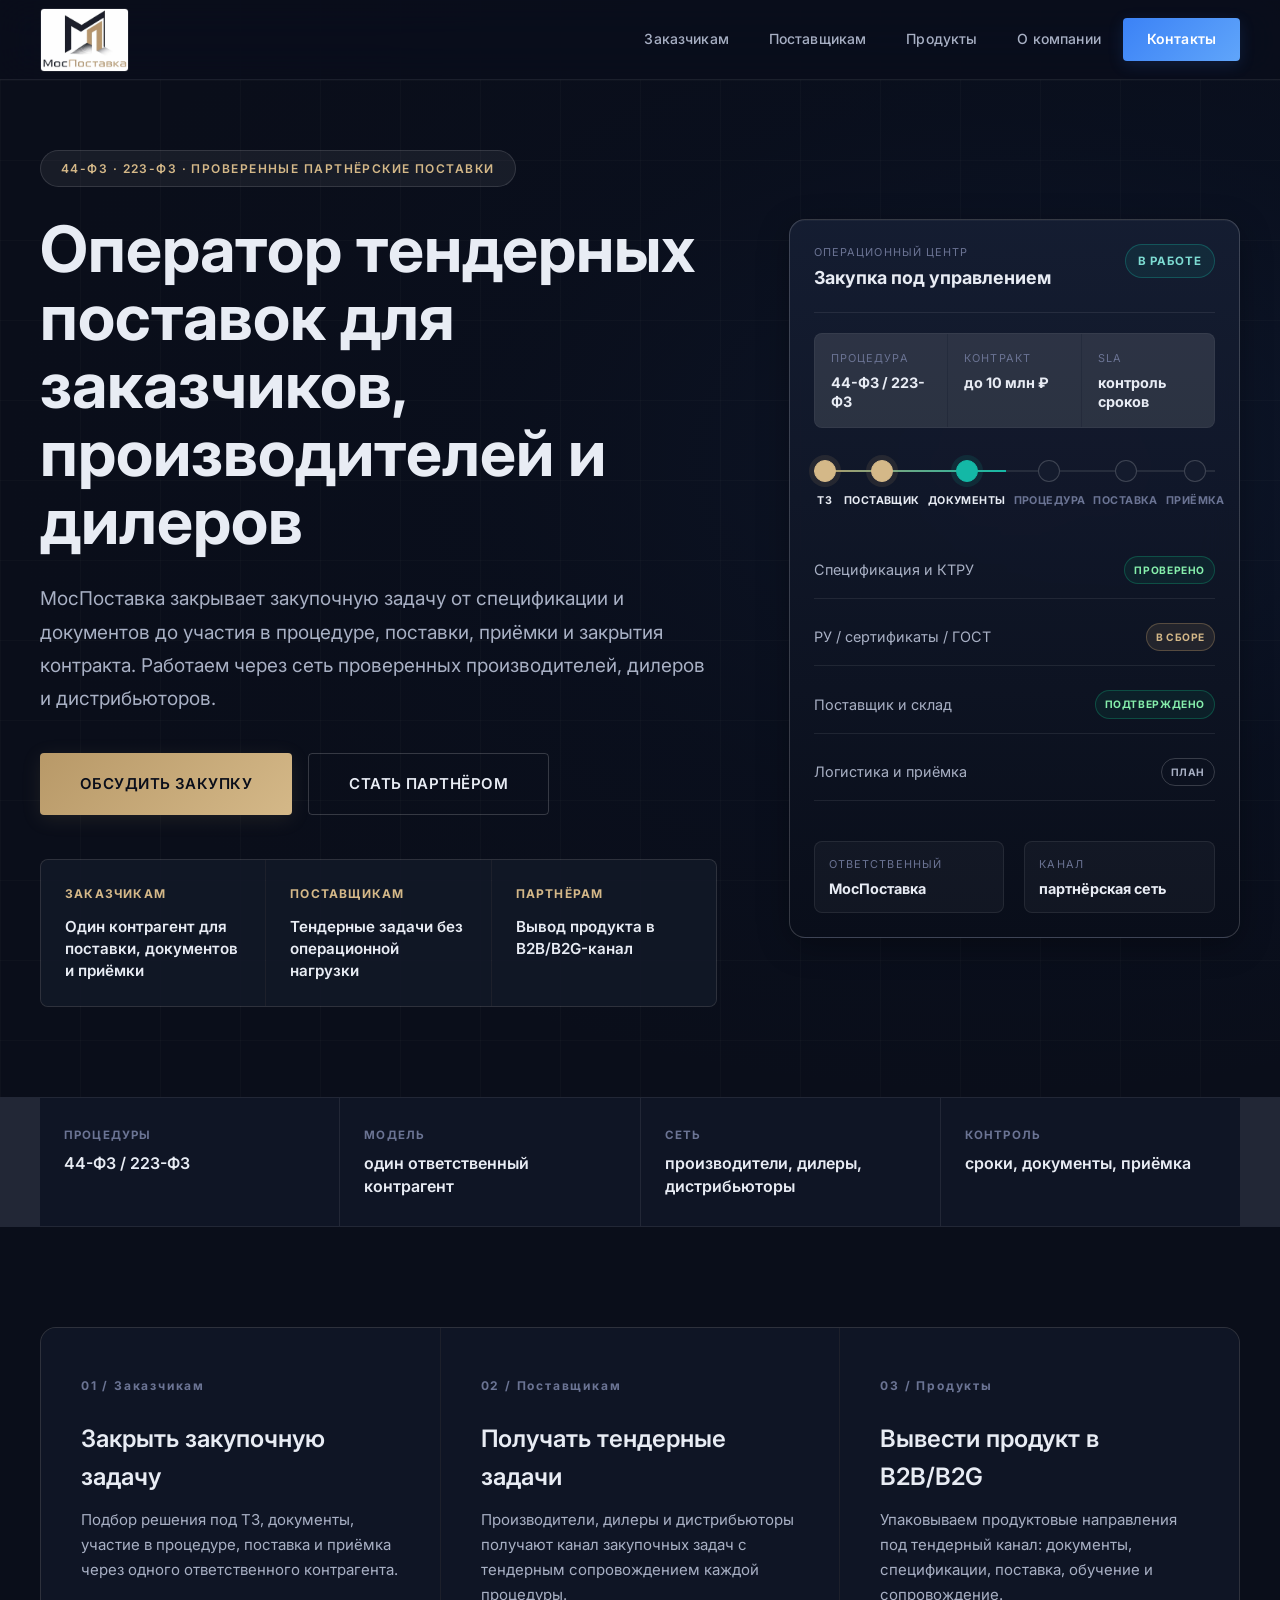
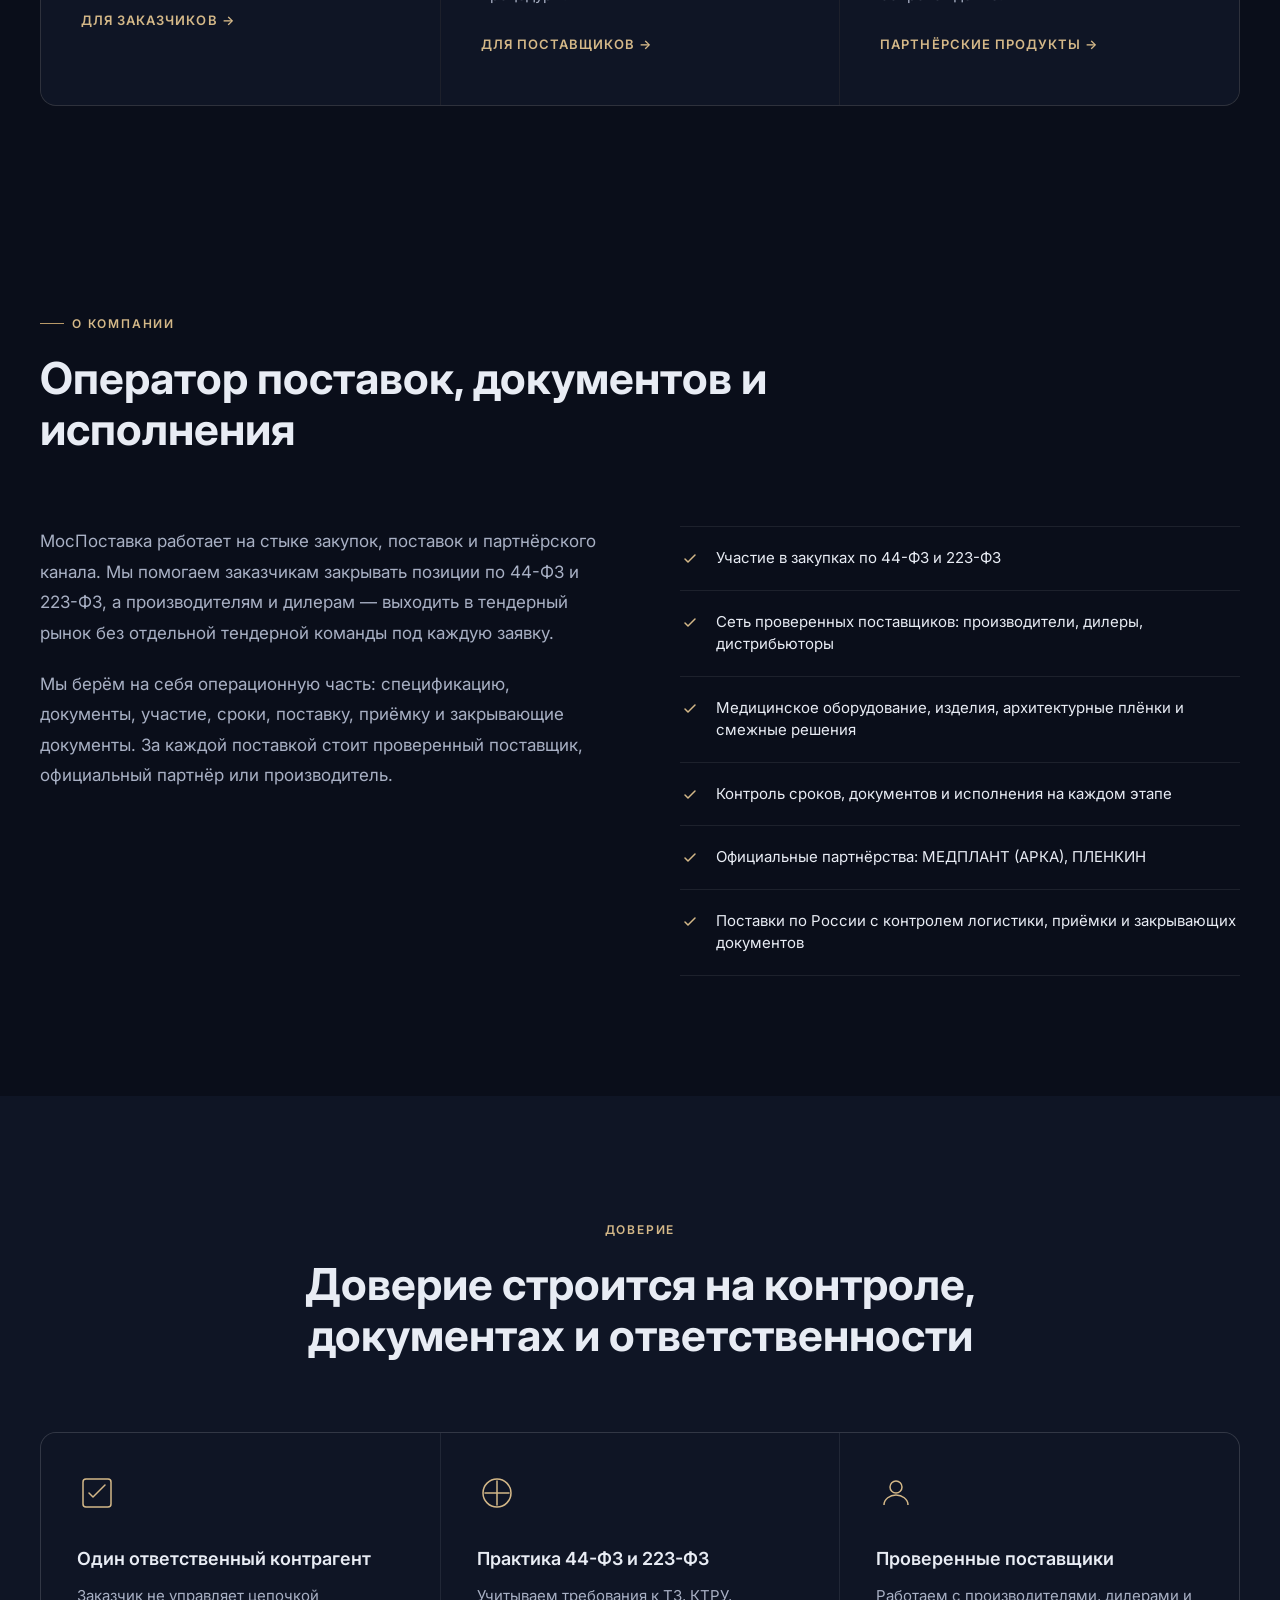
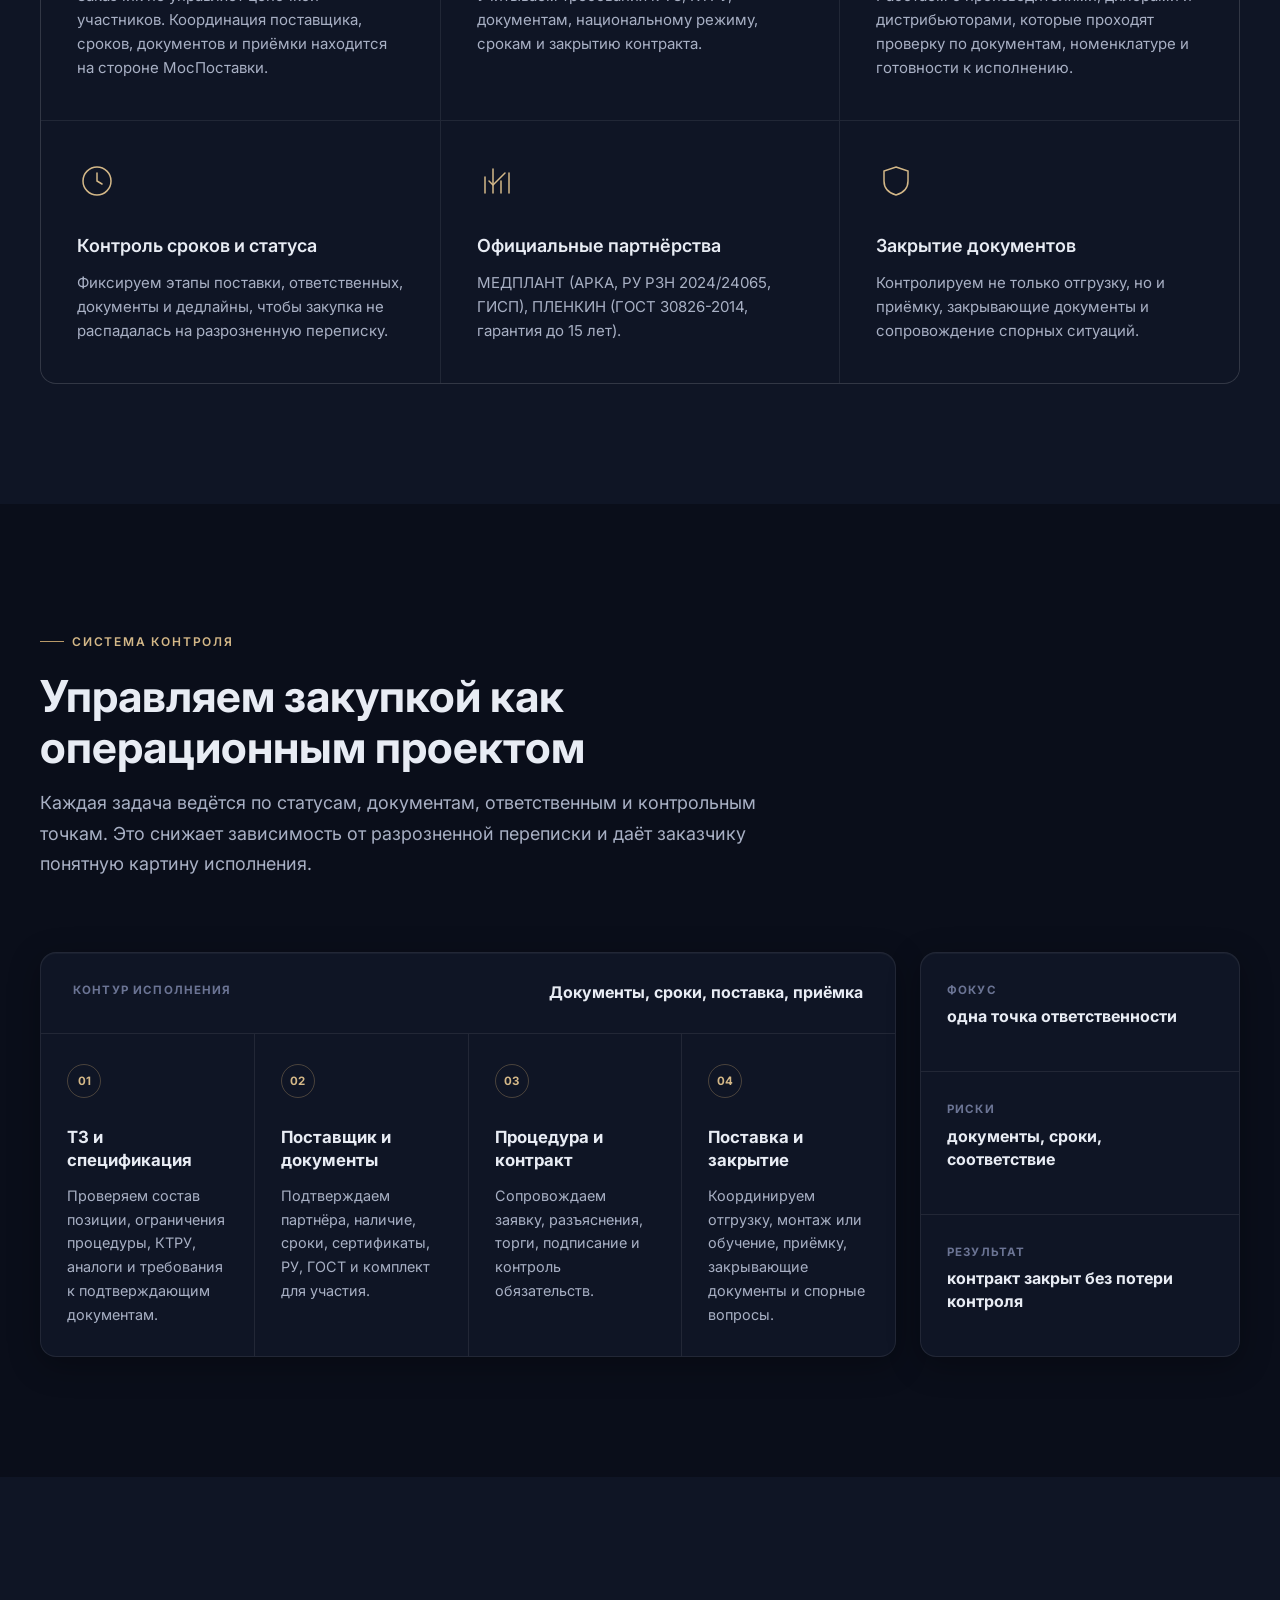
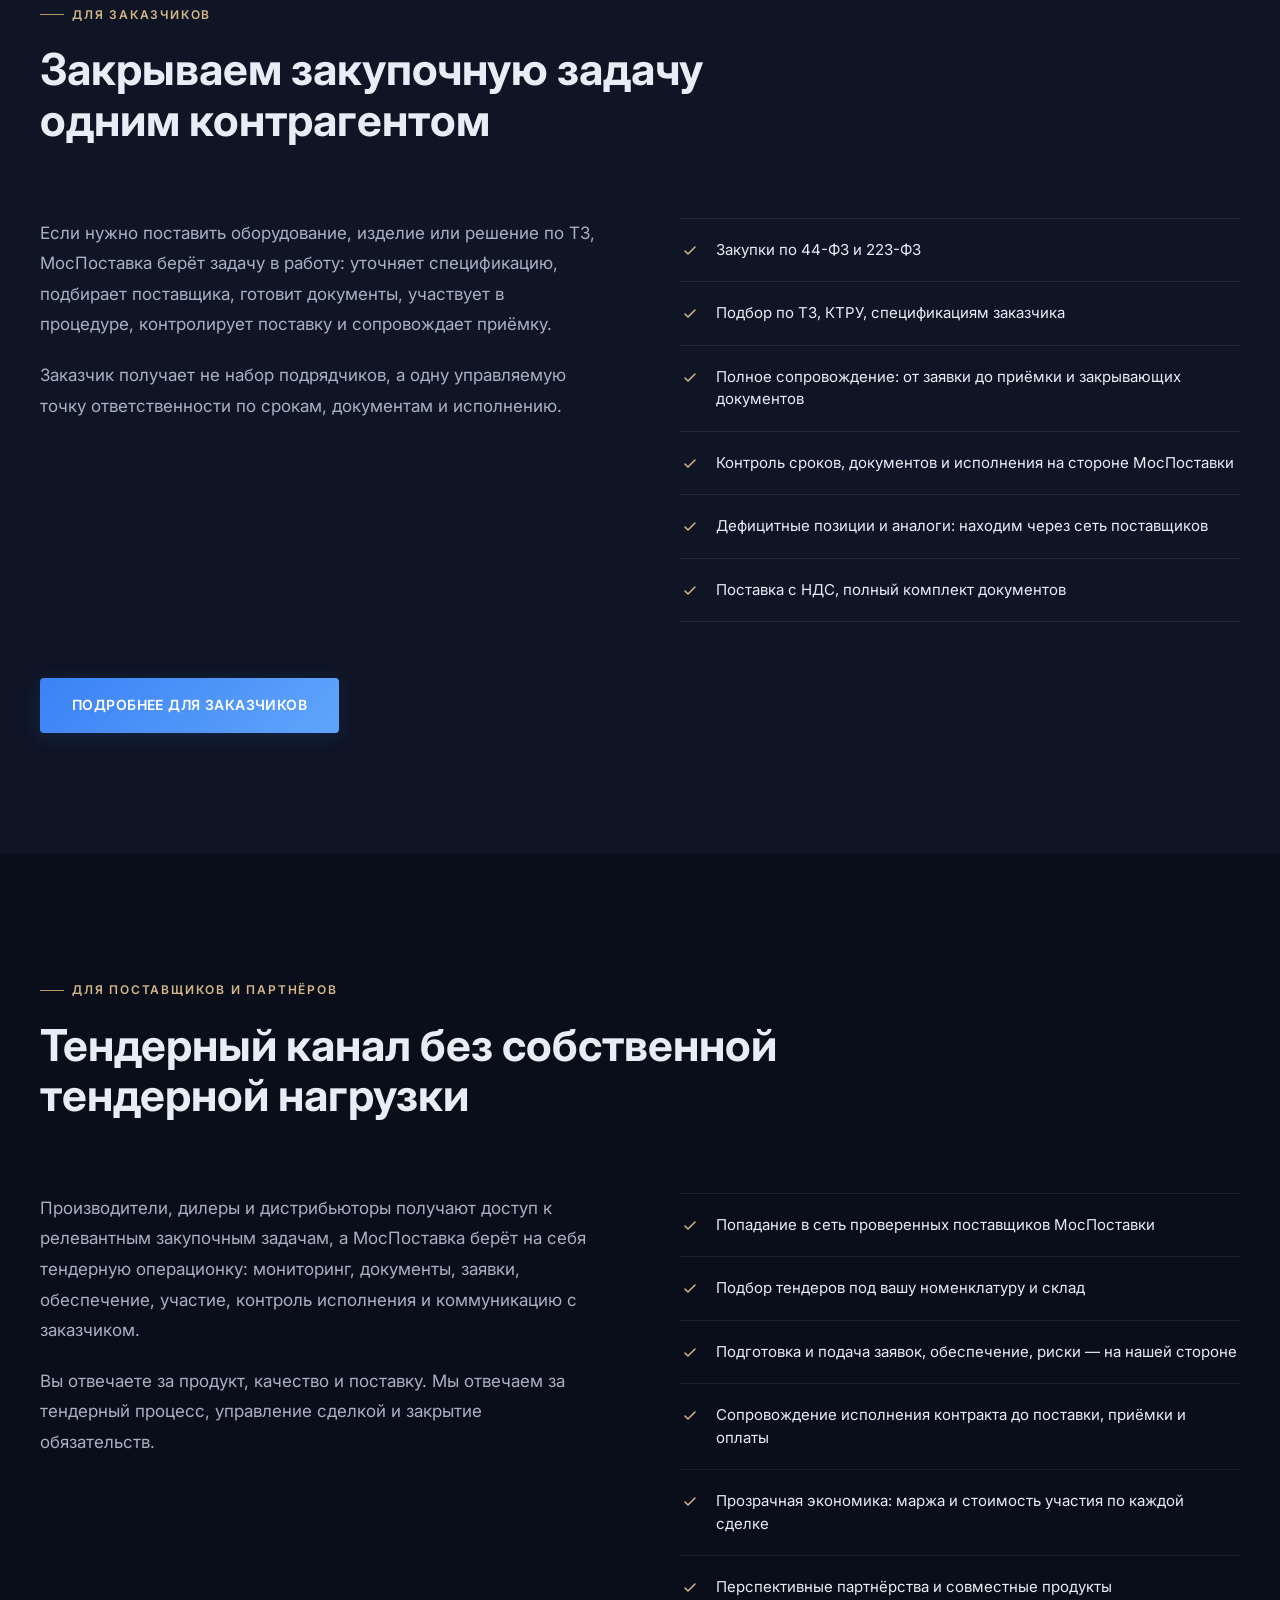
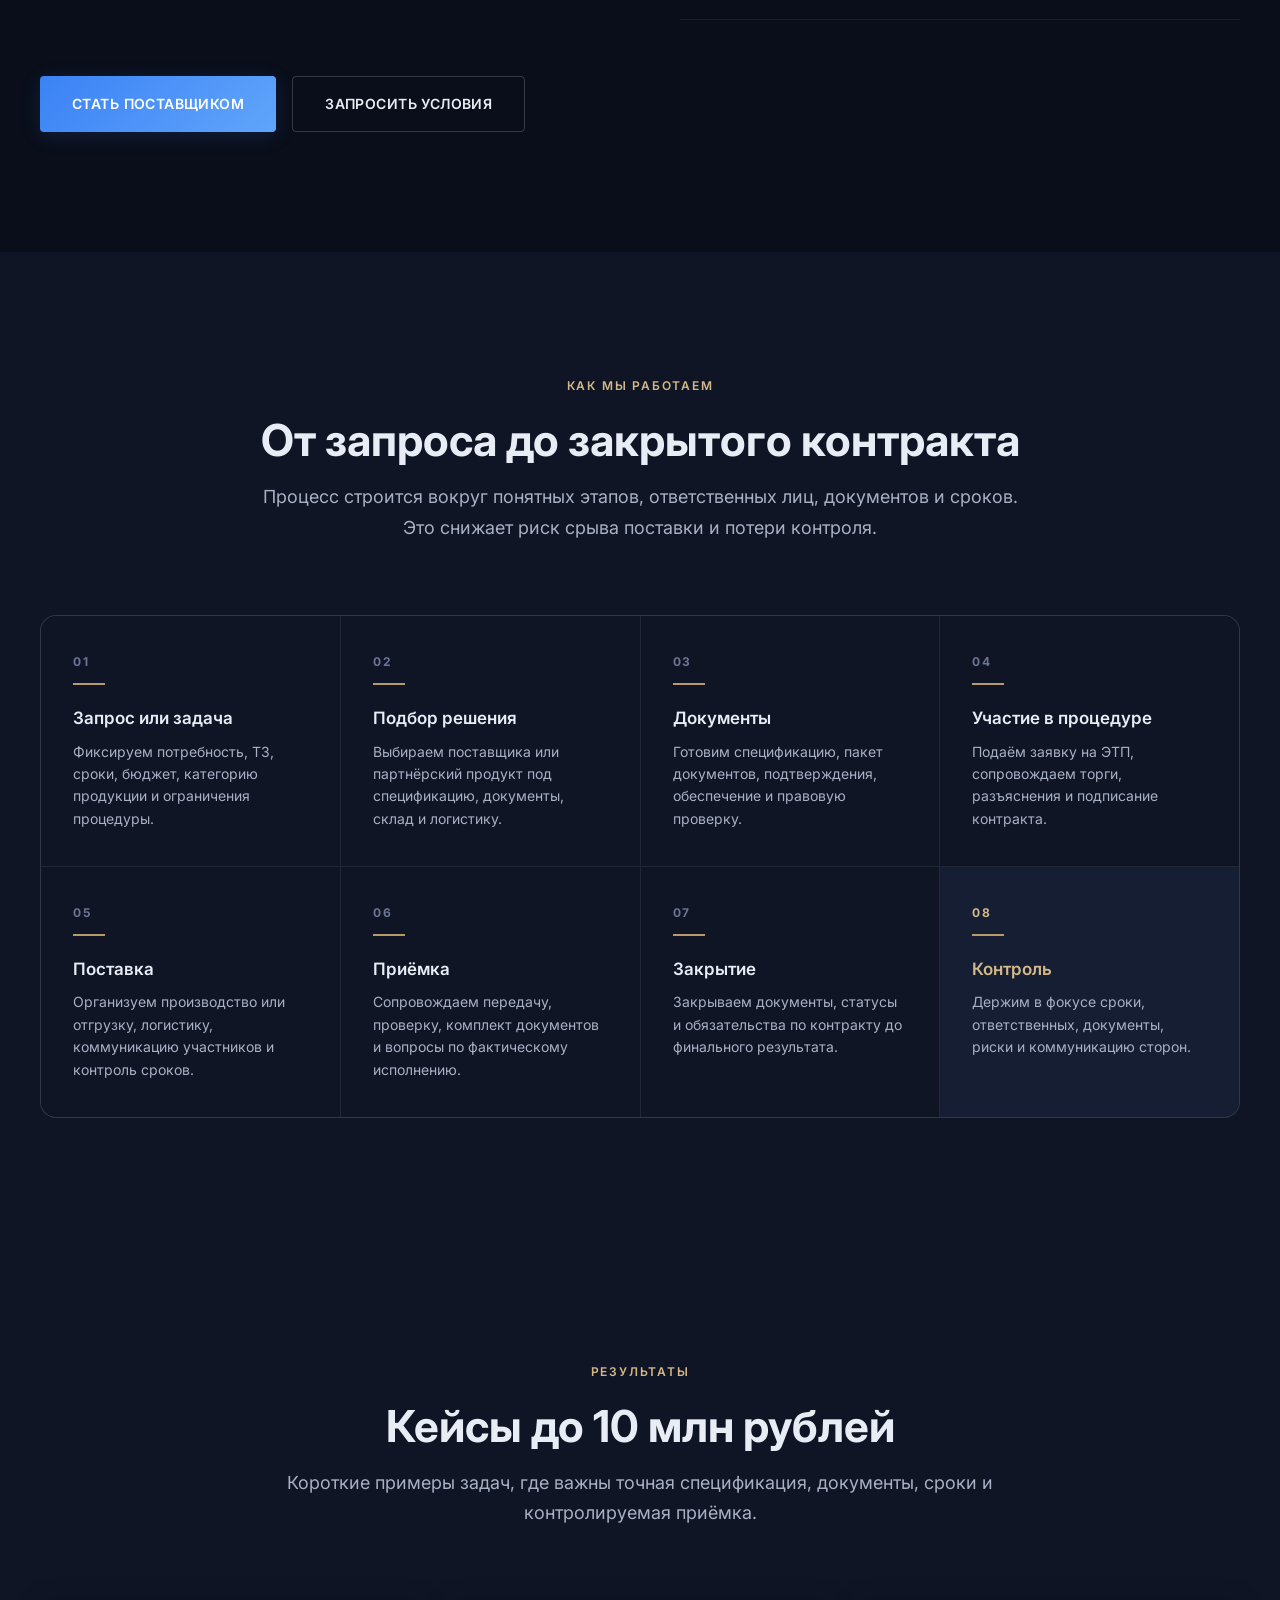
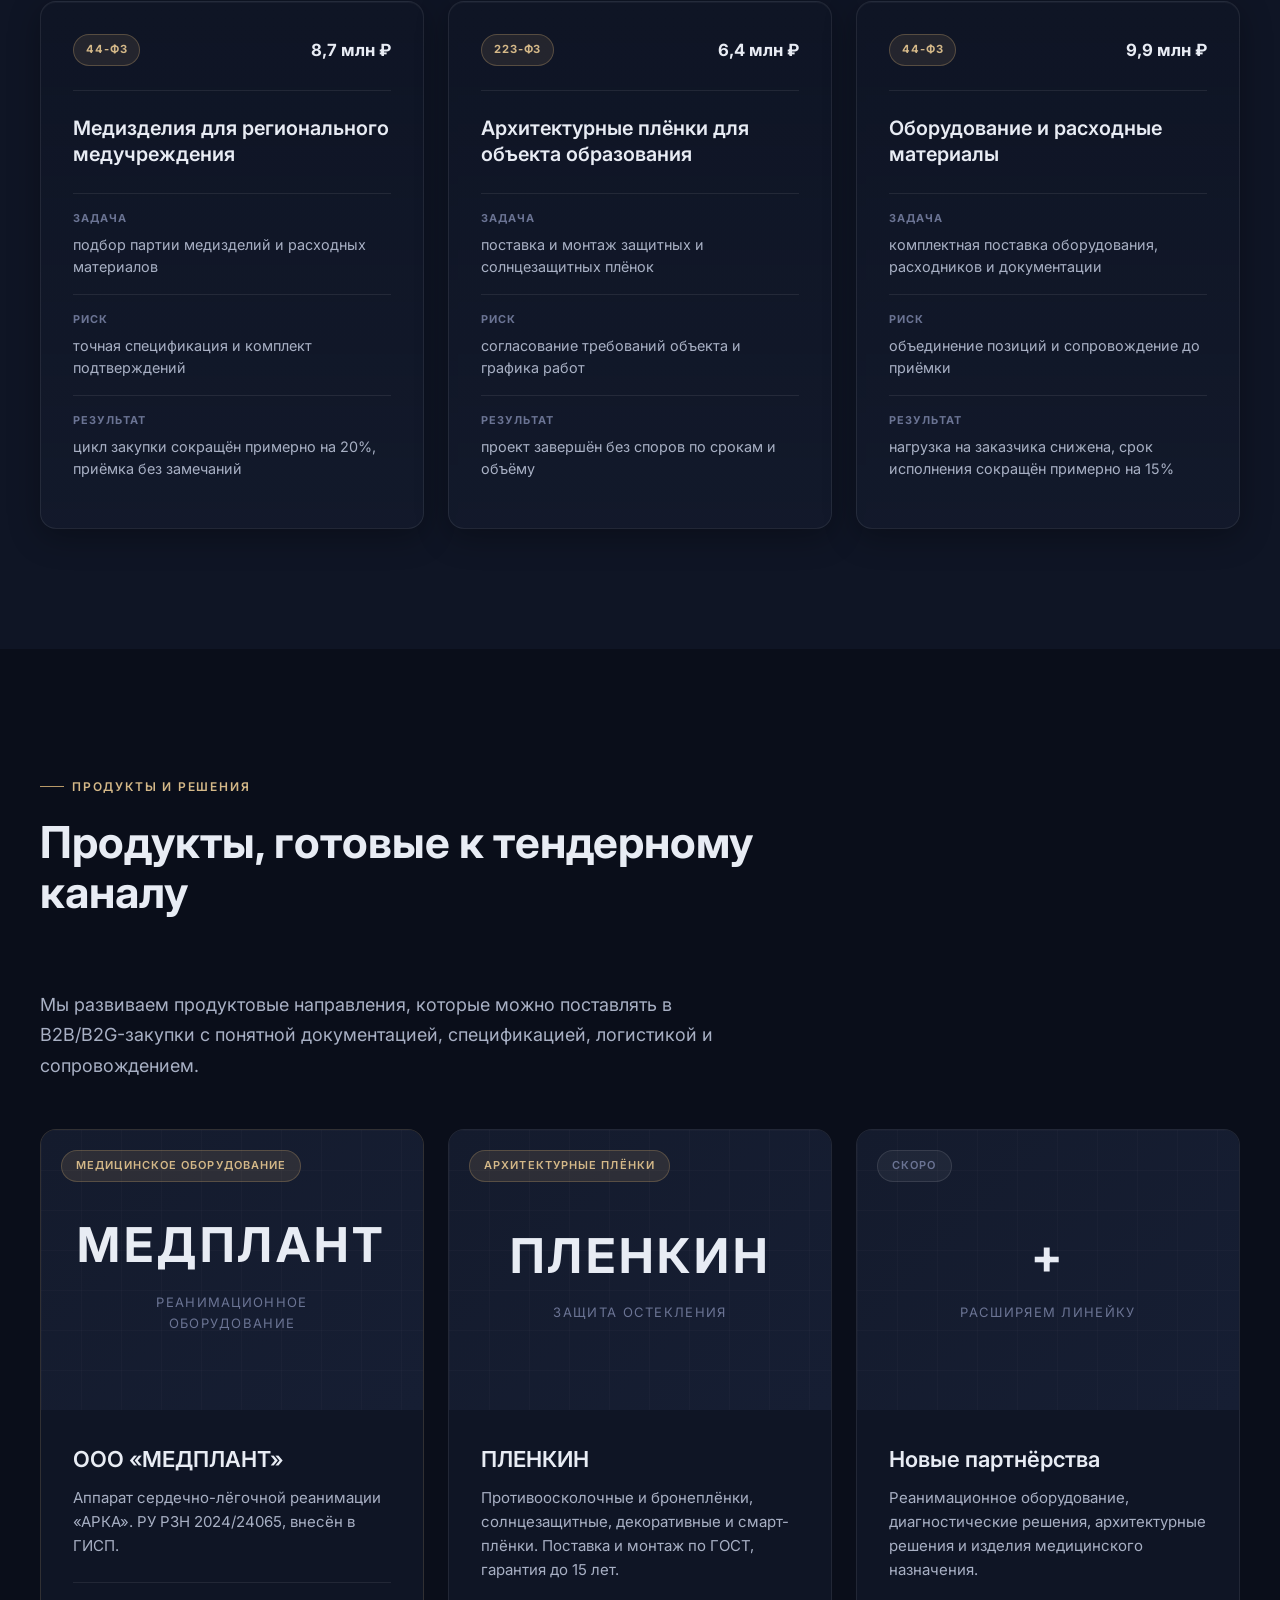
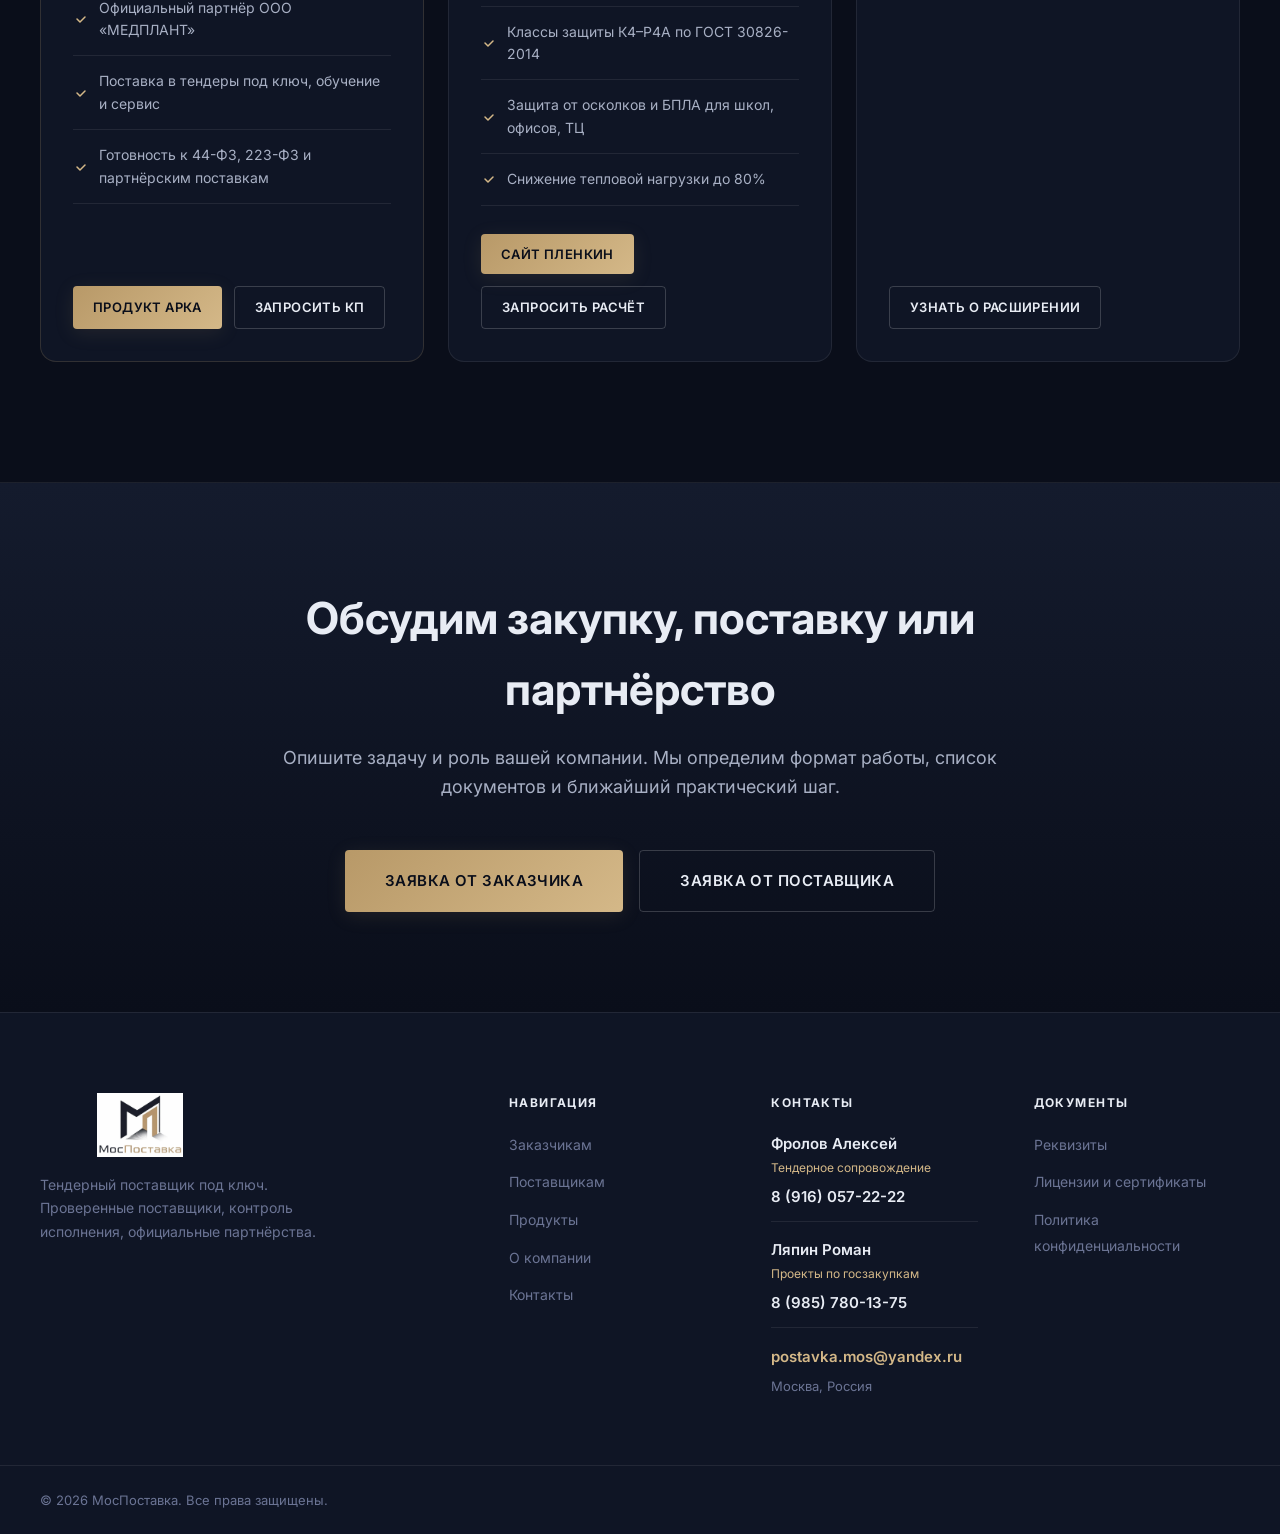
==== commit 7418a65e: "Fix contact forms and site polish" ====
--- a/index.html
+++ b/index.html
@@ -510,7 +510,7 @@
             <li><svg viewBox="0 0 16 16" fill="none"><path d="M4 8l3 3 5-5" stroke="currentColor" stroke-width="1.5" stroke-linecap="round" stroke-linejoin="round"/></svg>Снижение тепловой нагрузки до 80%</li>
           </ul>
           <div class="product-card__cta">
-            <a href="https://plenkin.vercel.app" target="_blank" class="btn btn--gold btn--small">Сайт ПЛЕНКИН</a>
+            <a href="https://plenkin.vercel.app" target="_blank" rel="noopener noreferrer" class="btn btn--gold btn--small">Сайт ПЛЕНКИН</a>
             <a href="pages/contacts.html#customer-form" class="btn btn--ghost btn--small">Запросить расчёт</a>
           </div>
         </div>
--- a/css/styles.css
+++ b/css/styles.css
@@ -12,6 +12,7 @@
   --color-text: #E8ECF4;
   --color-text-2: #A8B0C4;
   --color-text-3: #6B7494;
+  --color-white: #FFFFFF;
   --color-accent: #3B82F6;
   --color-accent-2: #60A5FA;
   --color-accent-glow: rgba(59, 130, 246, 0.15);
@@ -1852,6 +1853,12 @@
 }
 
 .form__success.active { display: block; }
+
+.form__success--error {
+  color: #FCA5A5;
+  background: rgba(239, 68, 68, 0.1);
+  border-color: rgba(239, 68, 68, 0.24);
+}
 
 /* ============================
    АДАПТИВНОСТЬ
